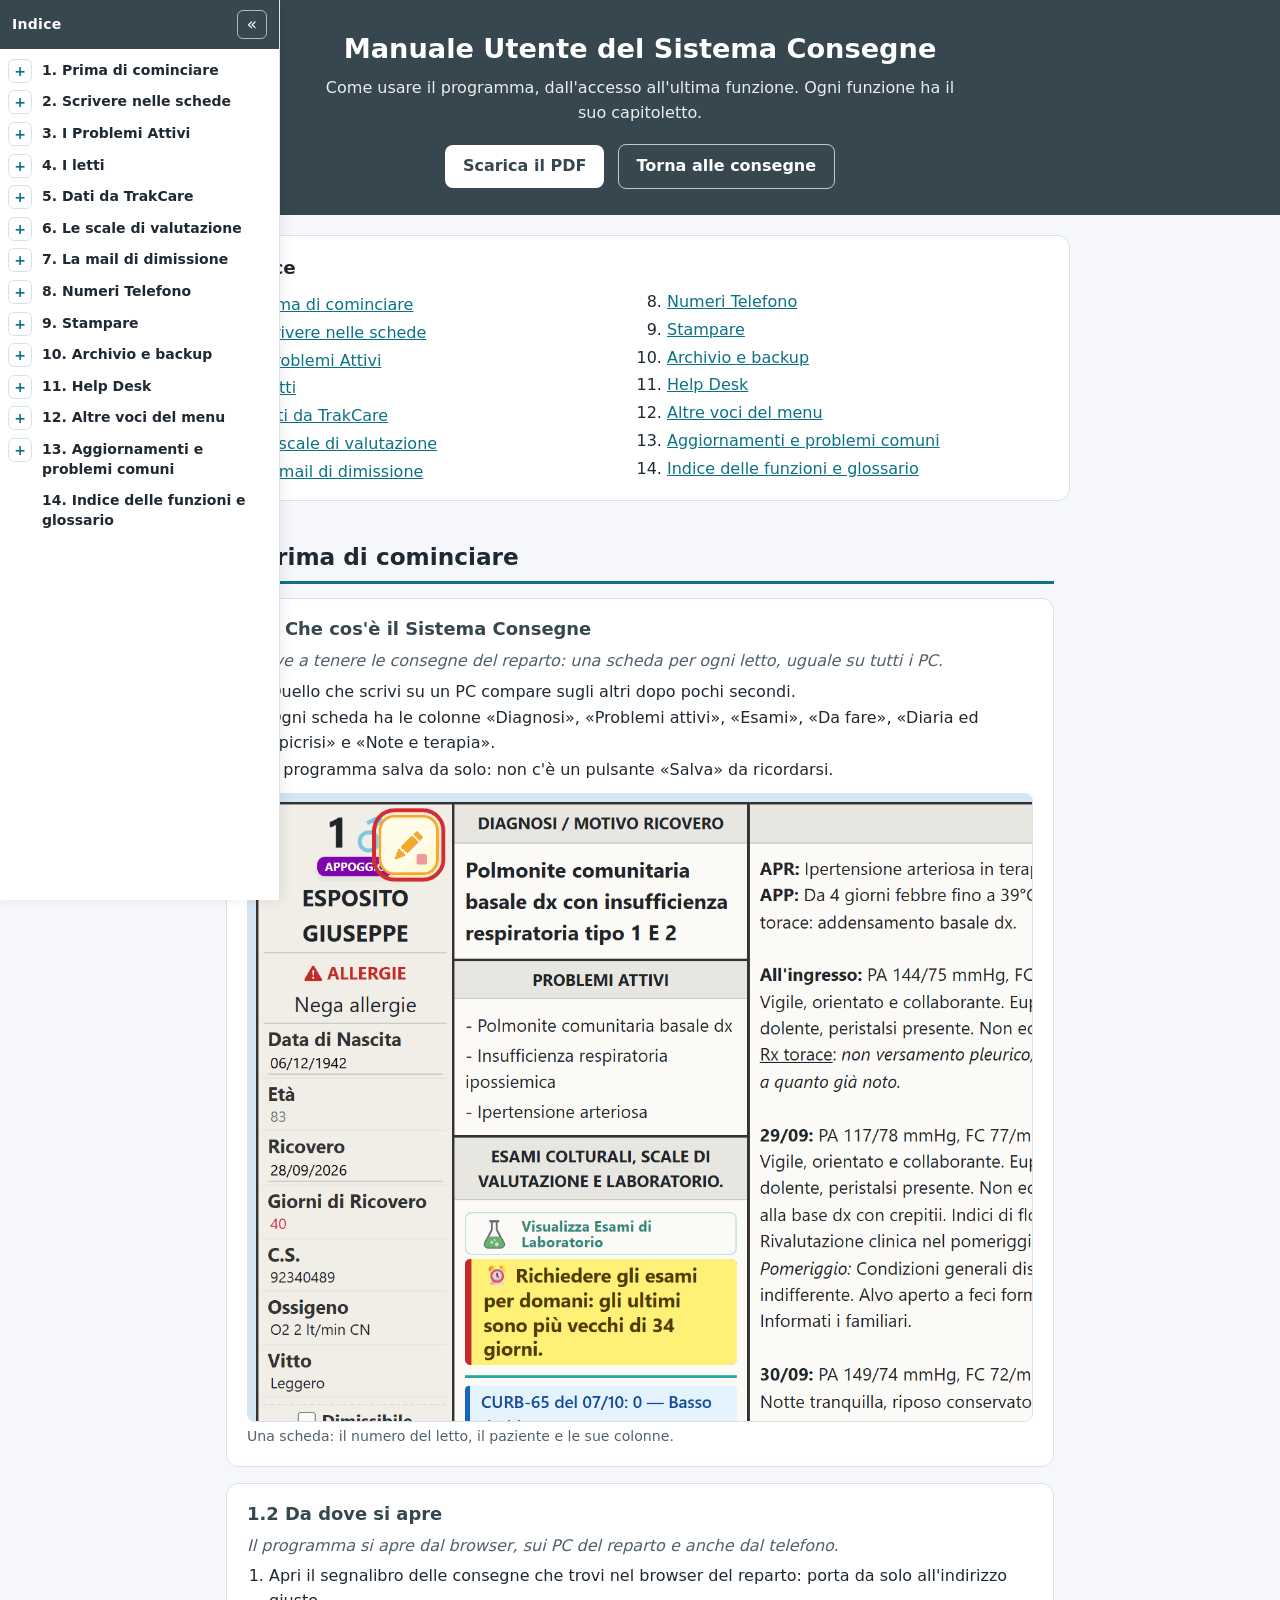
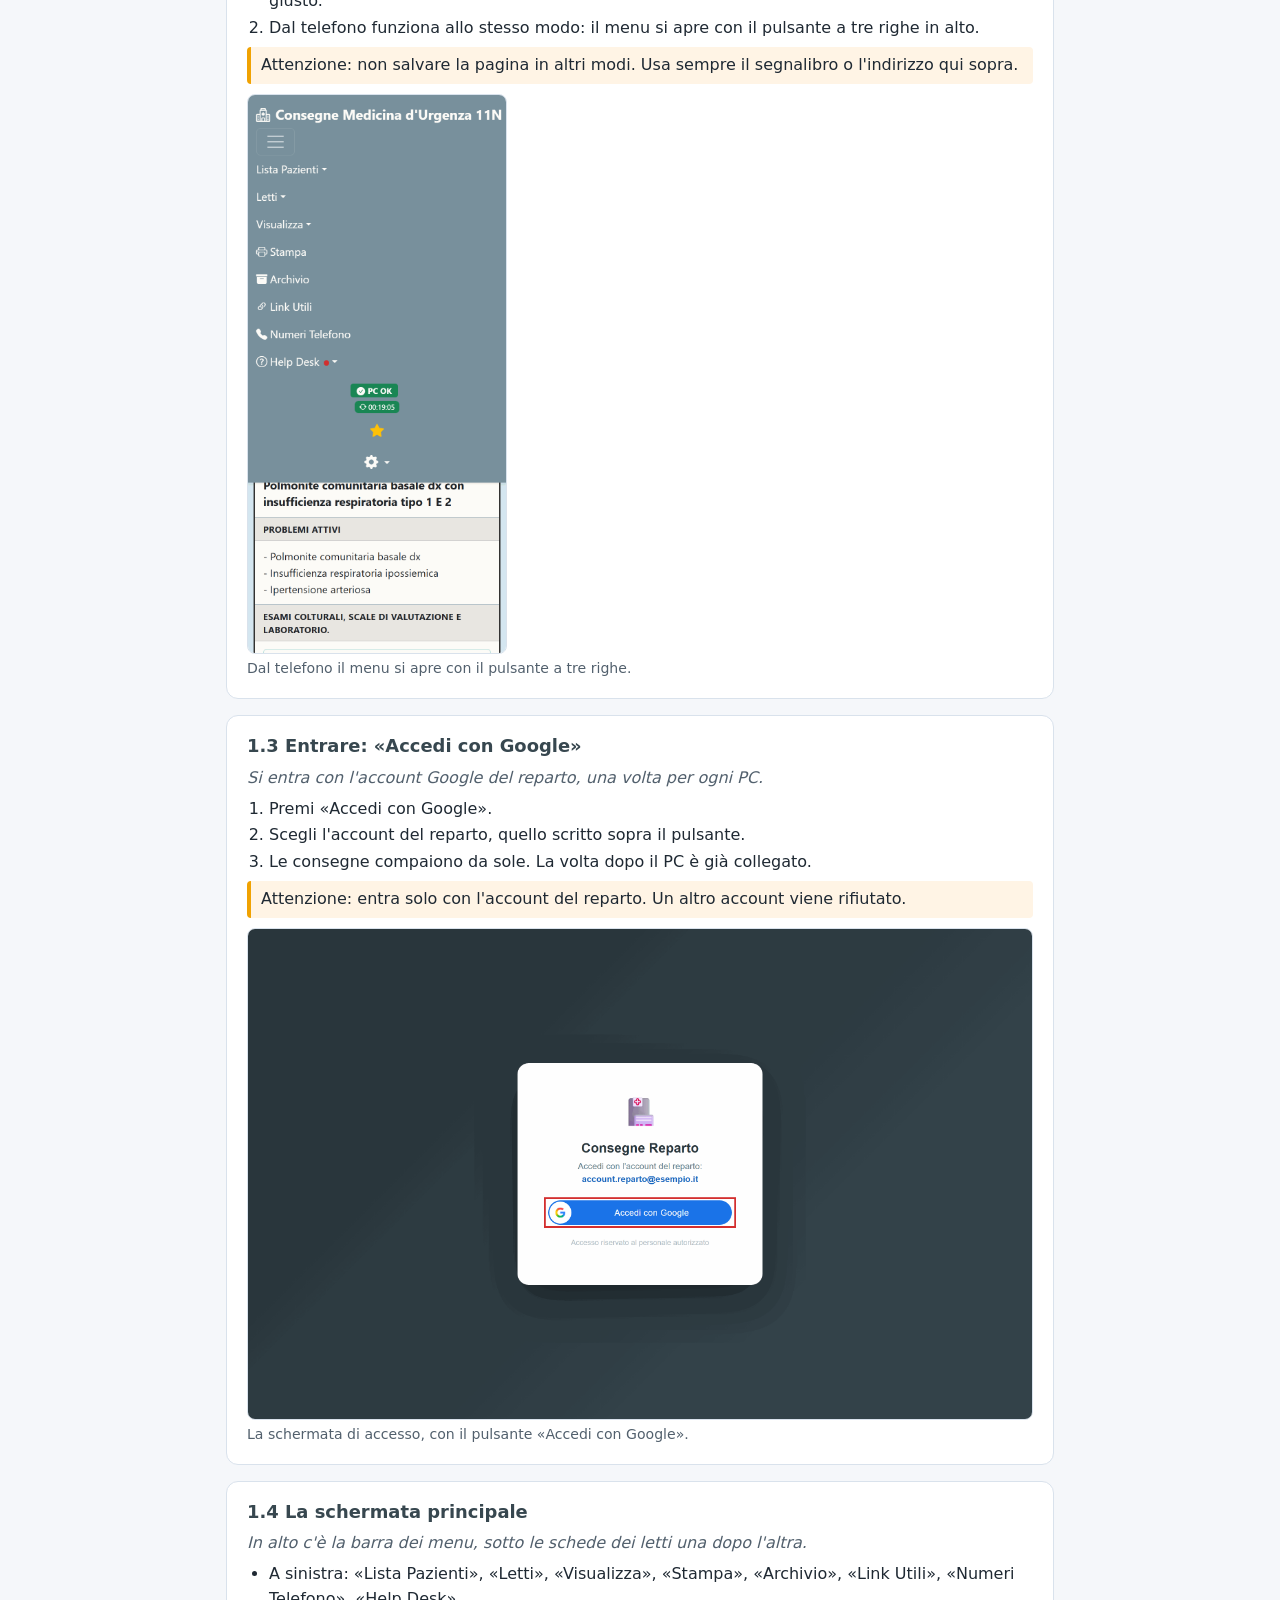
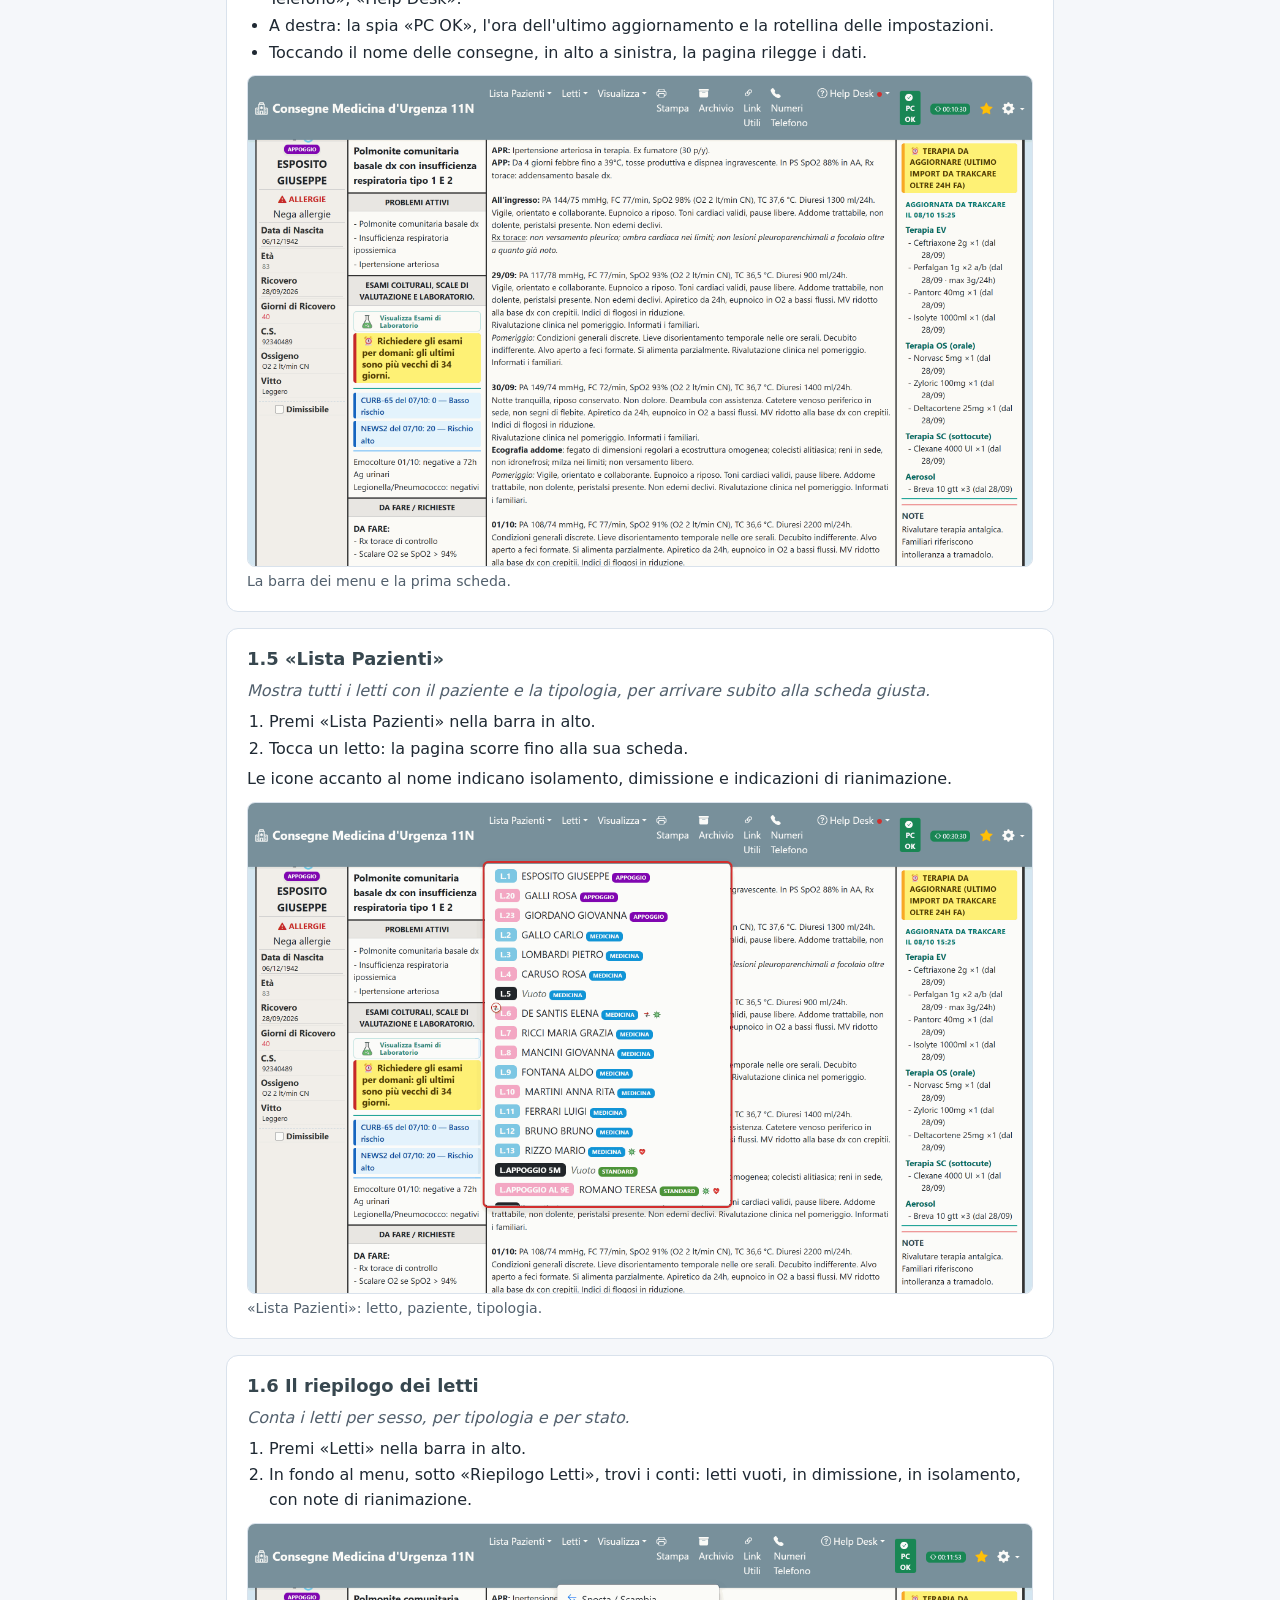
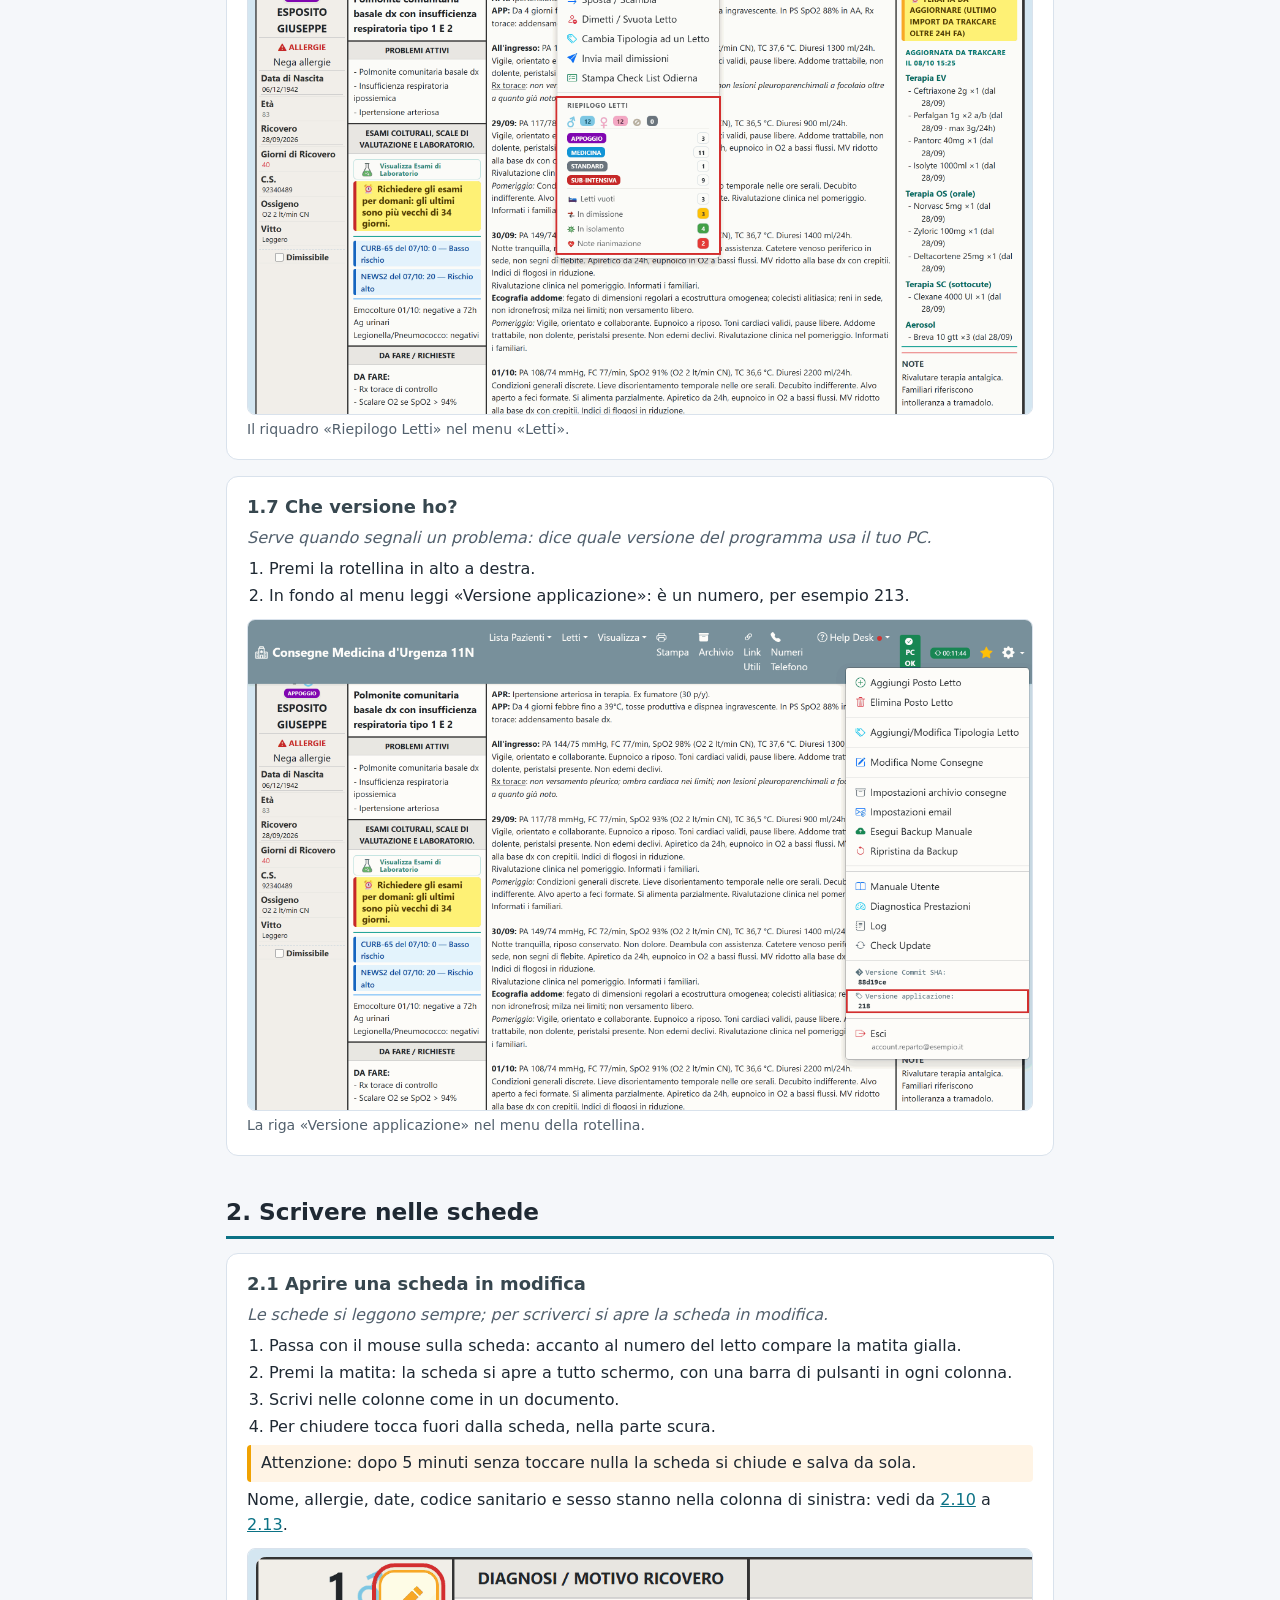
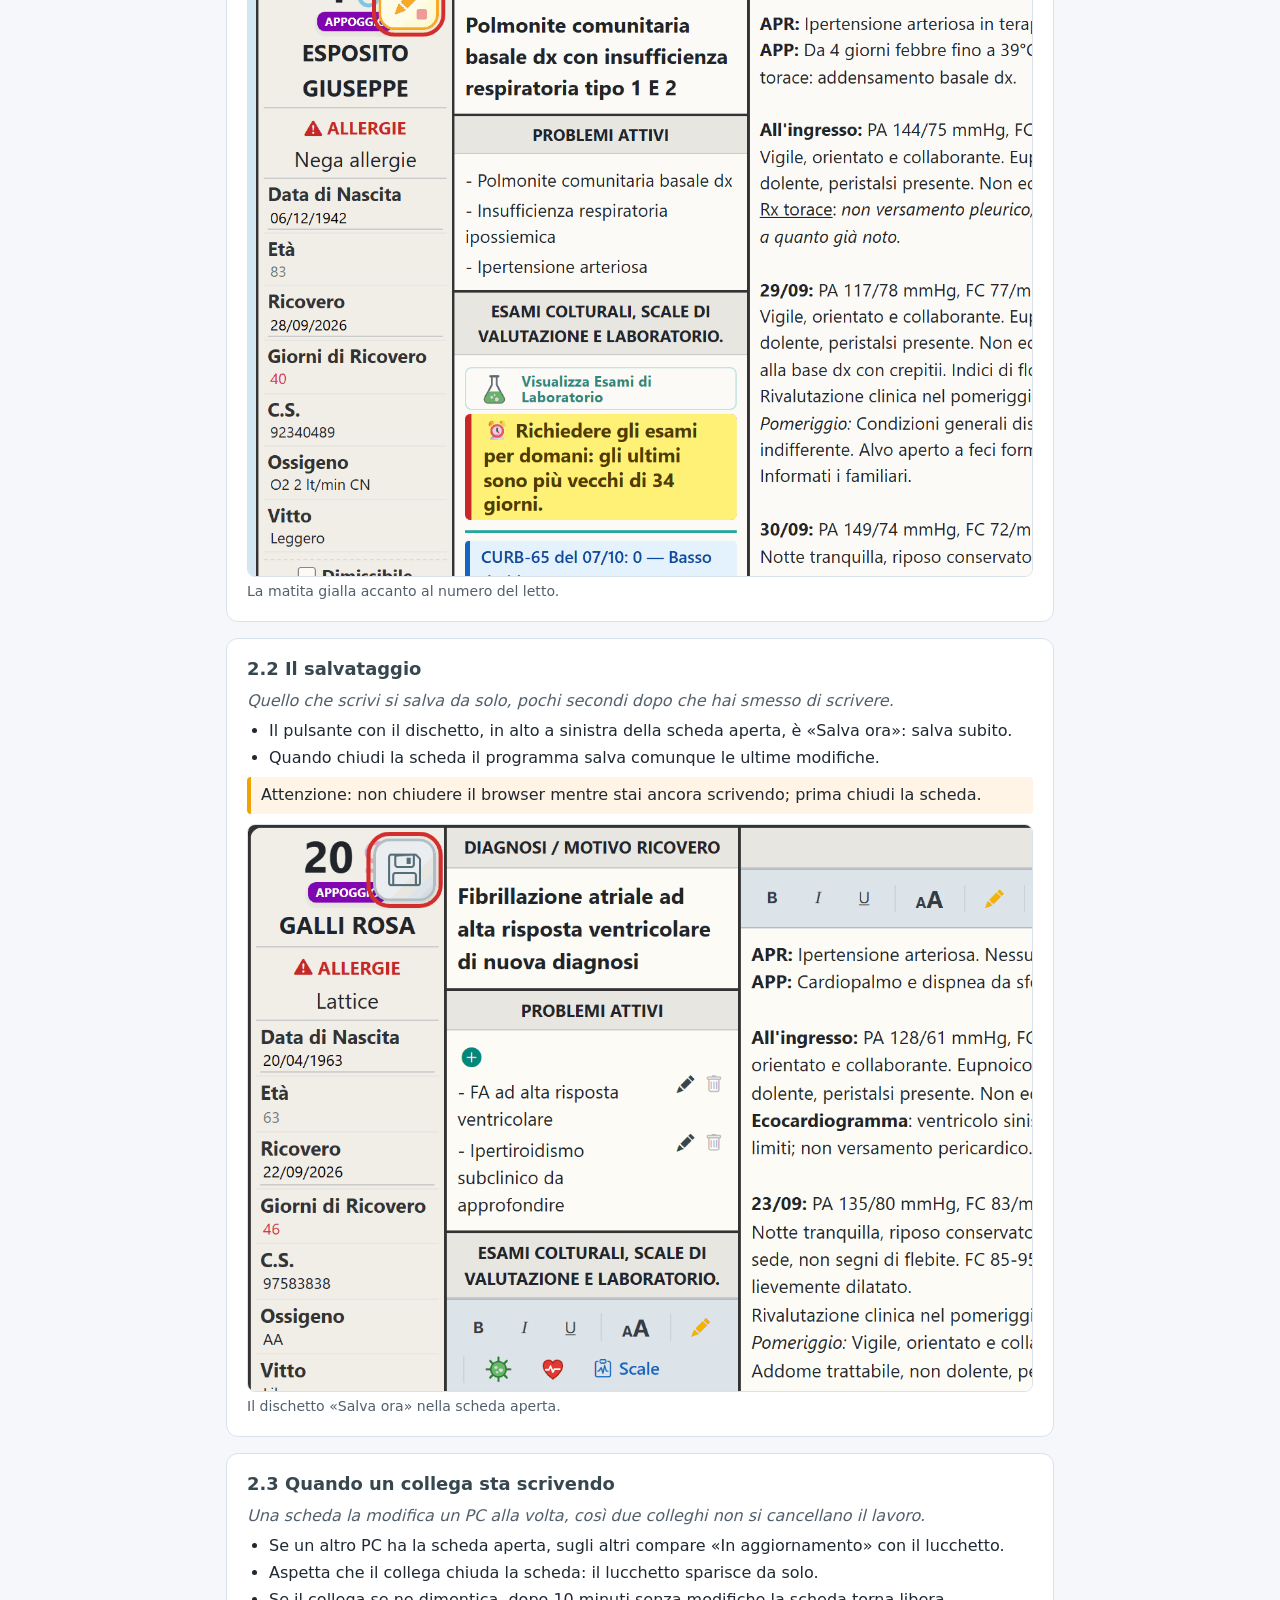
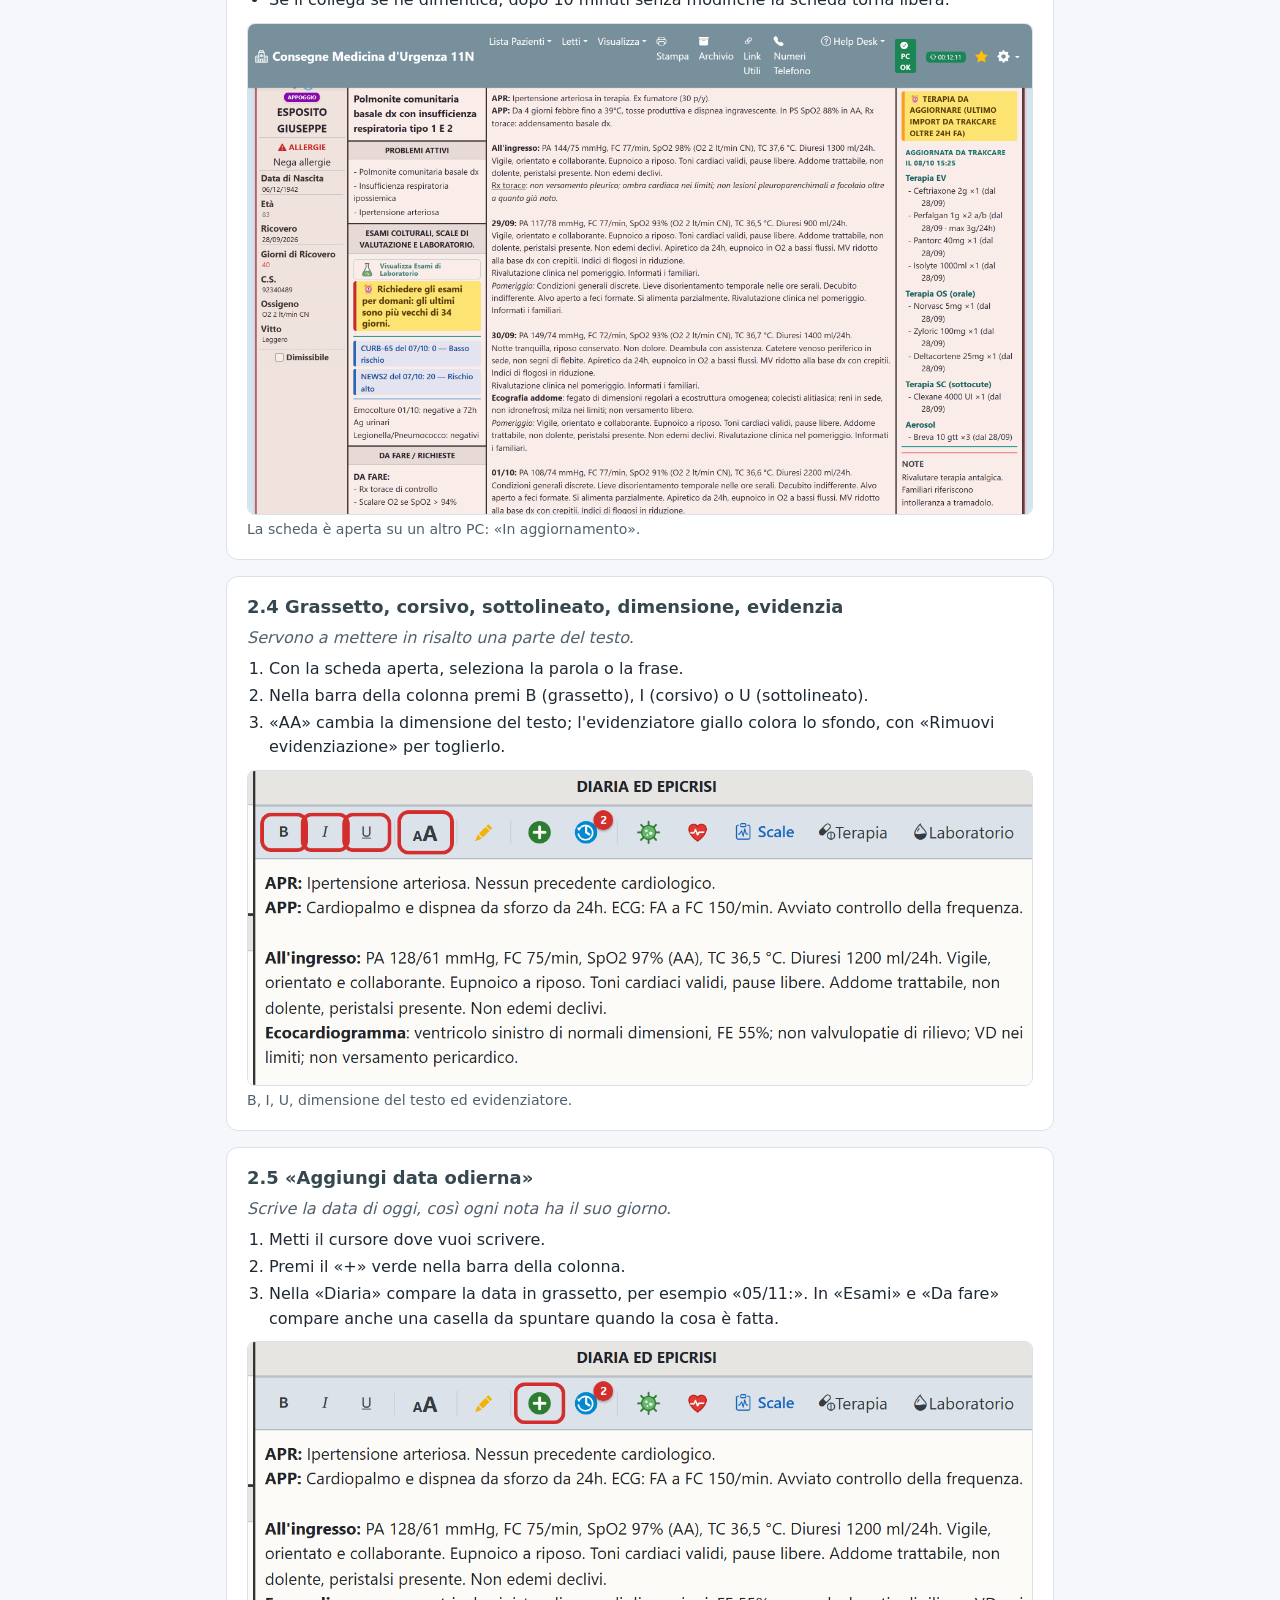
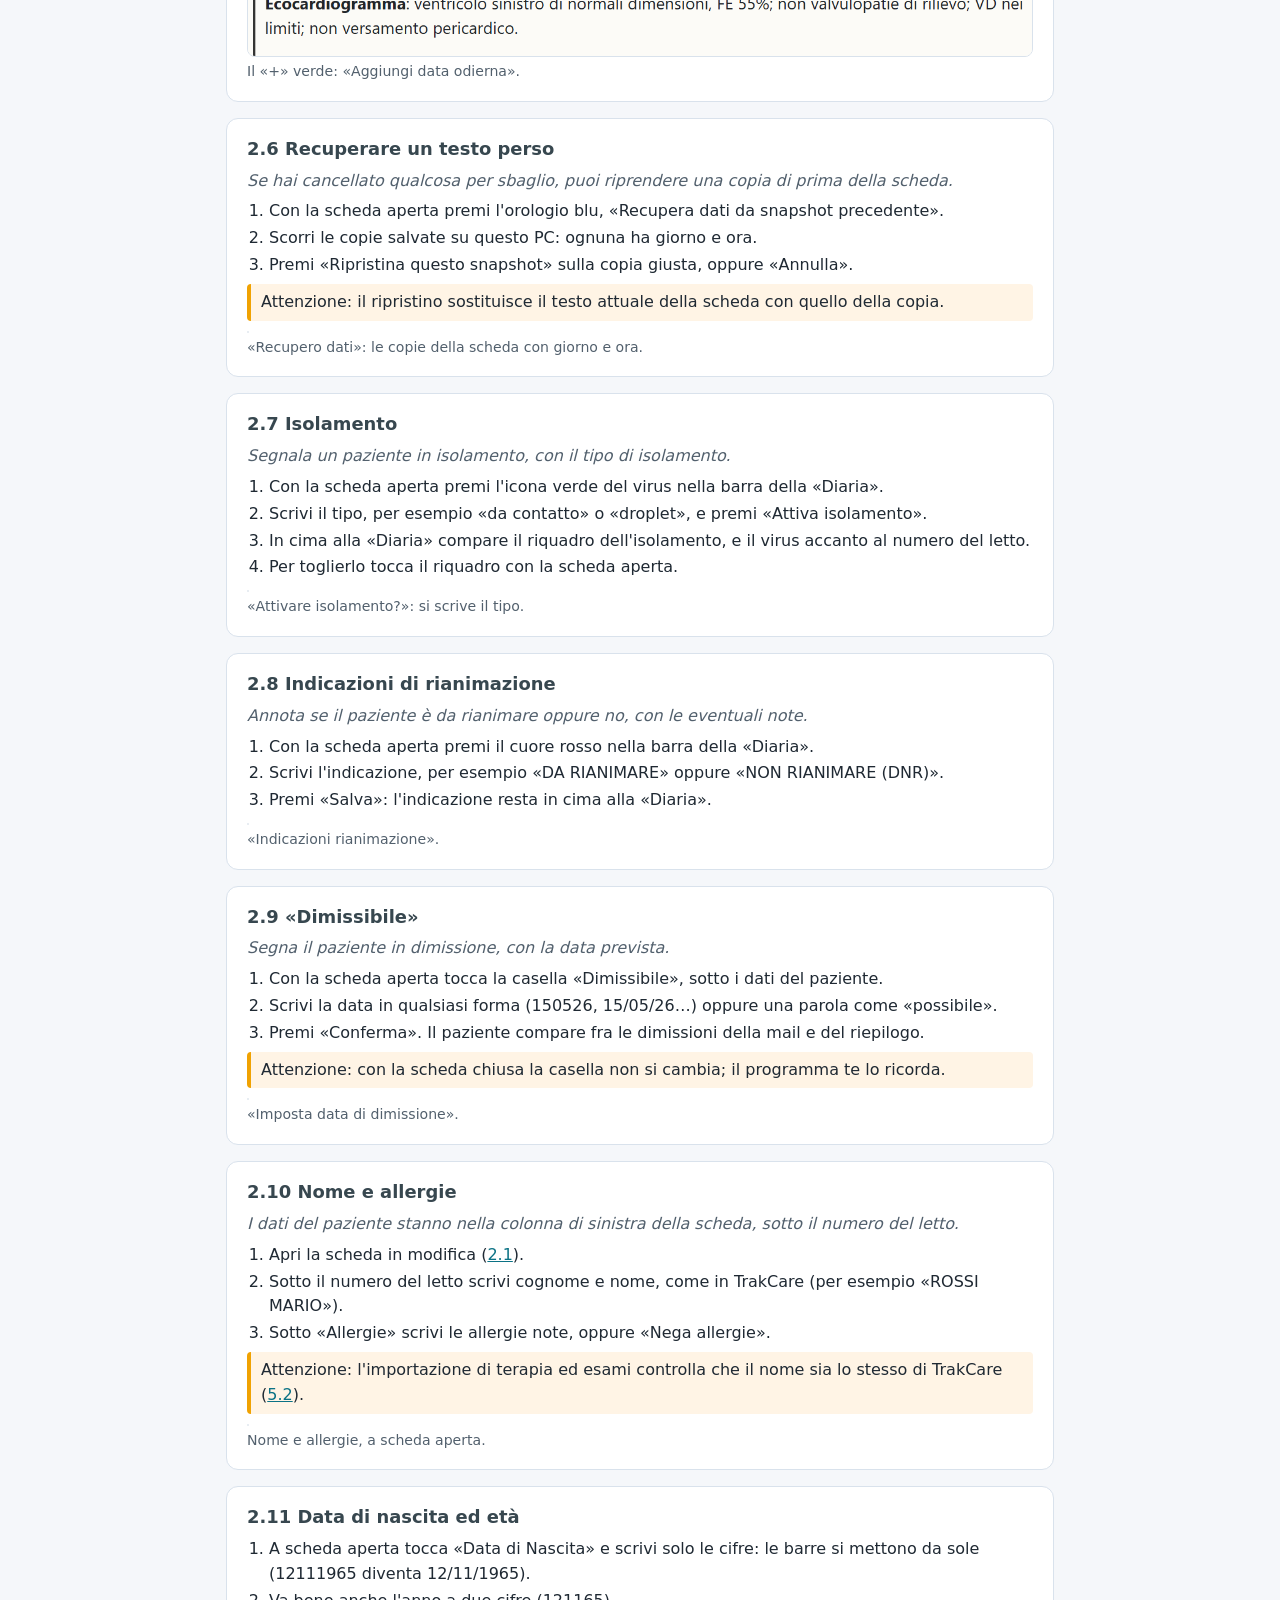
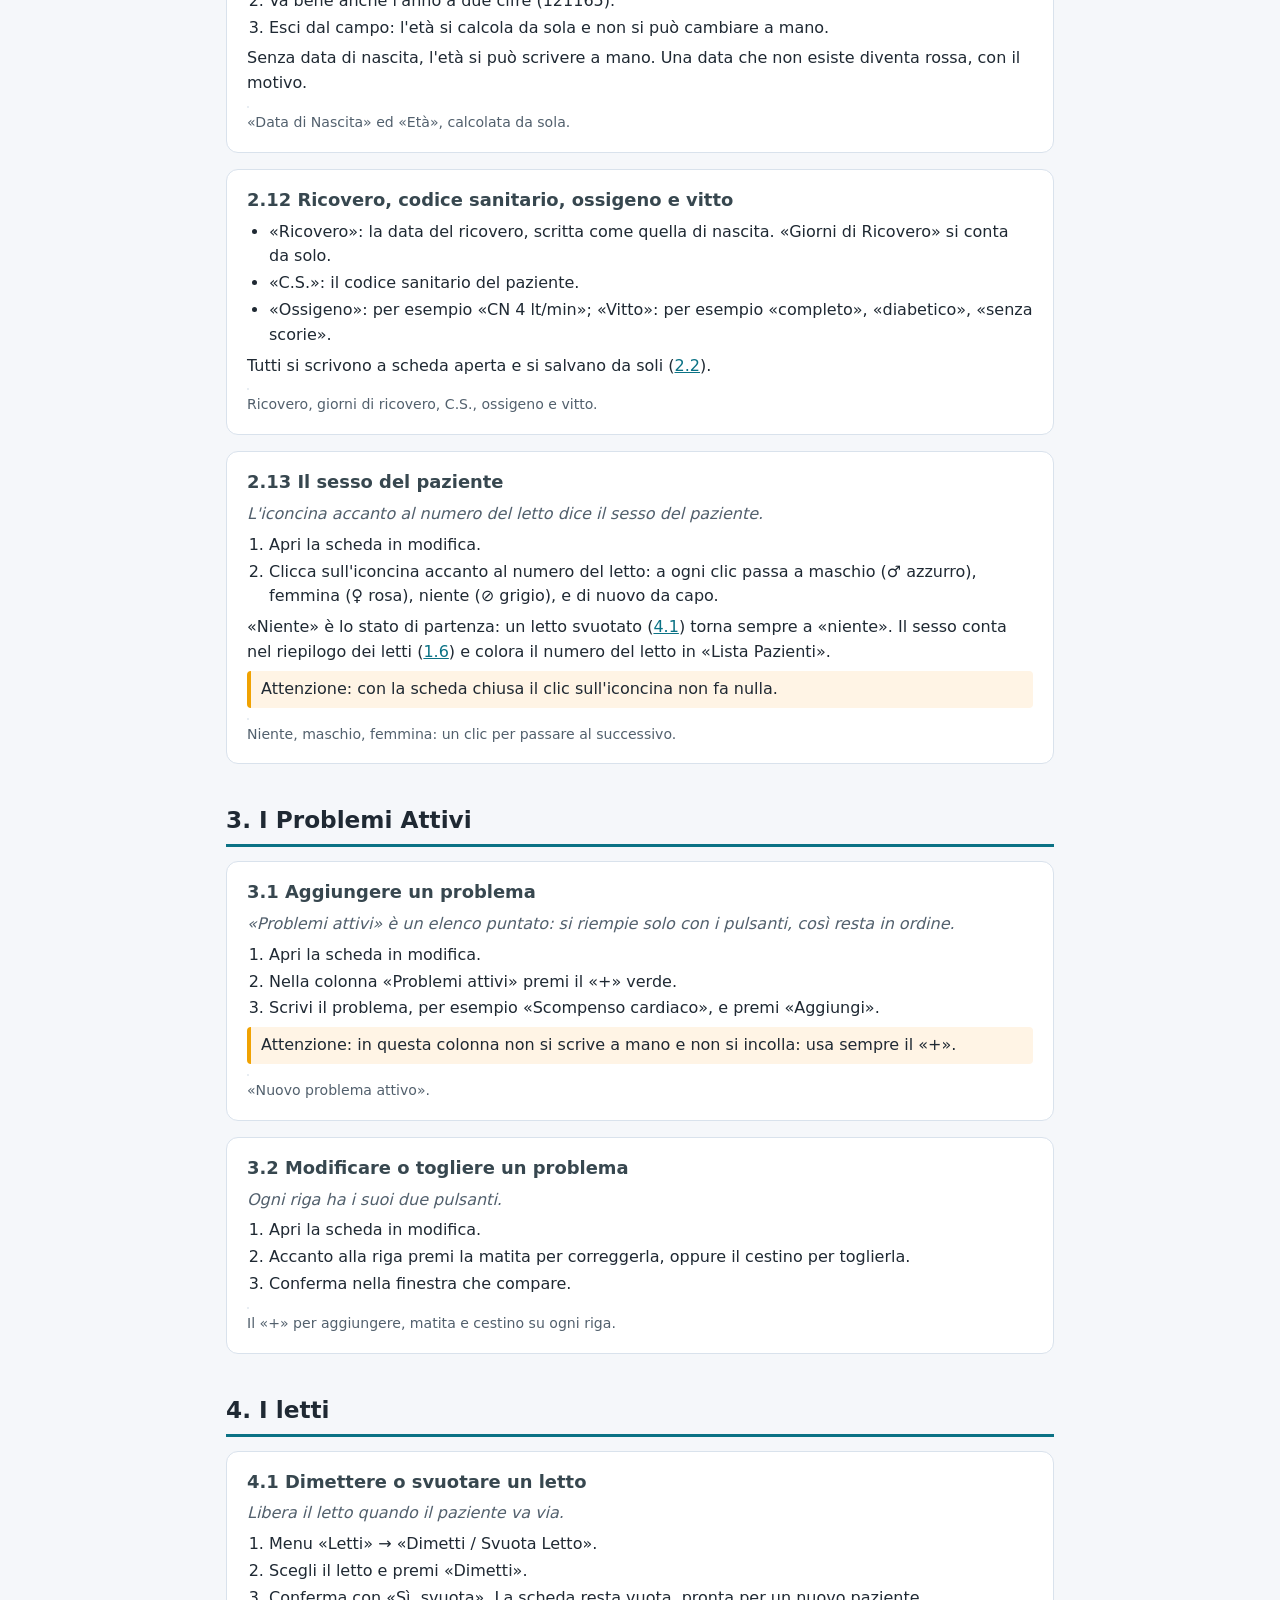
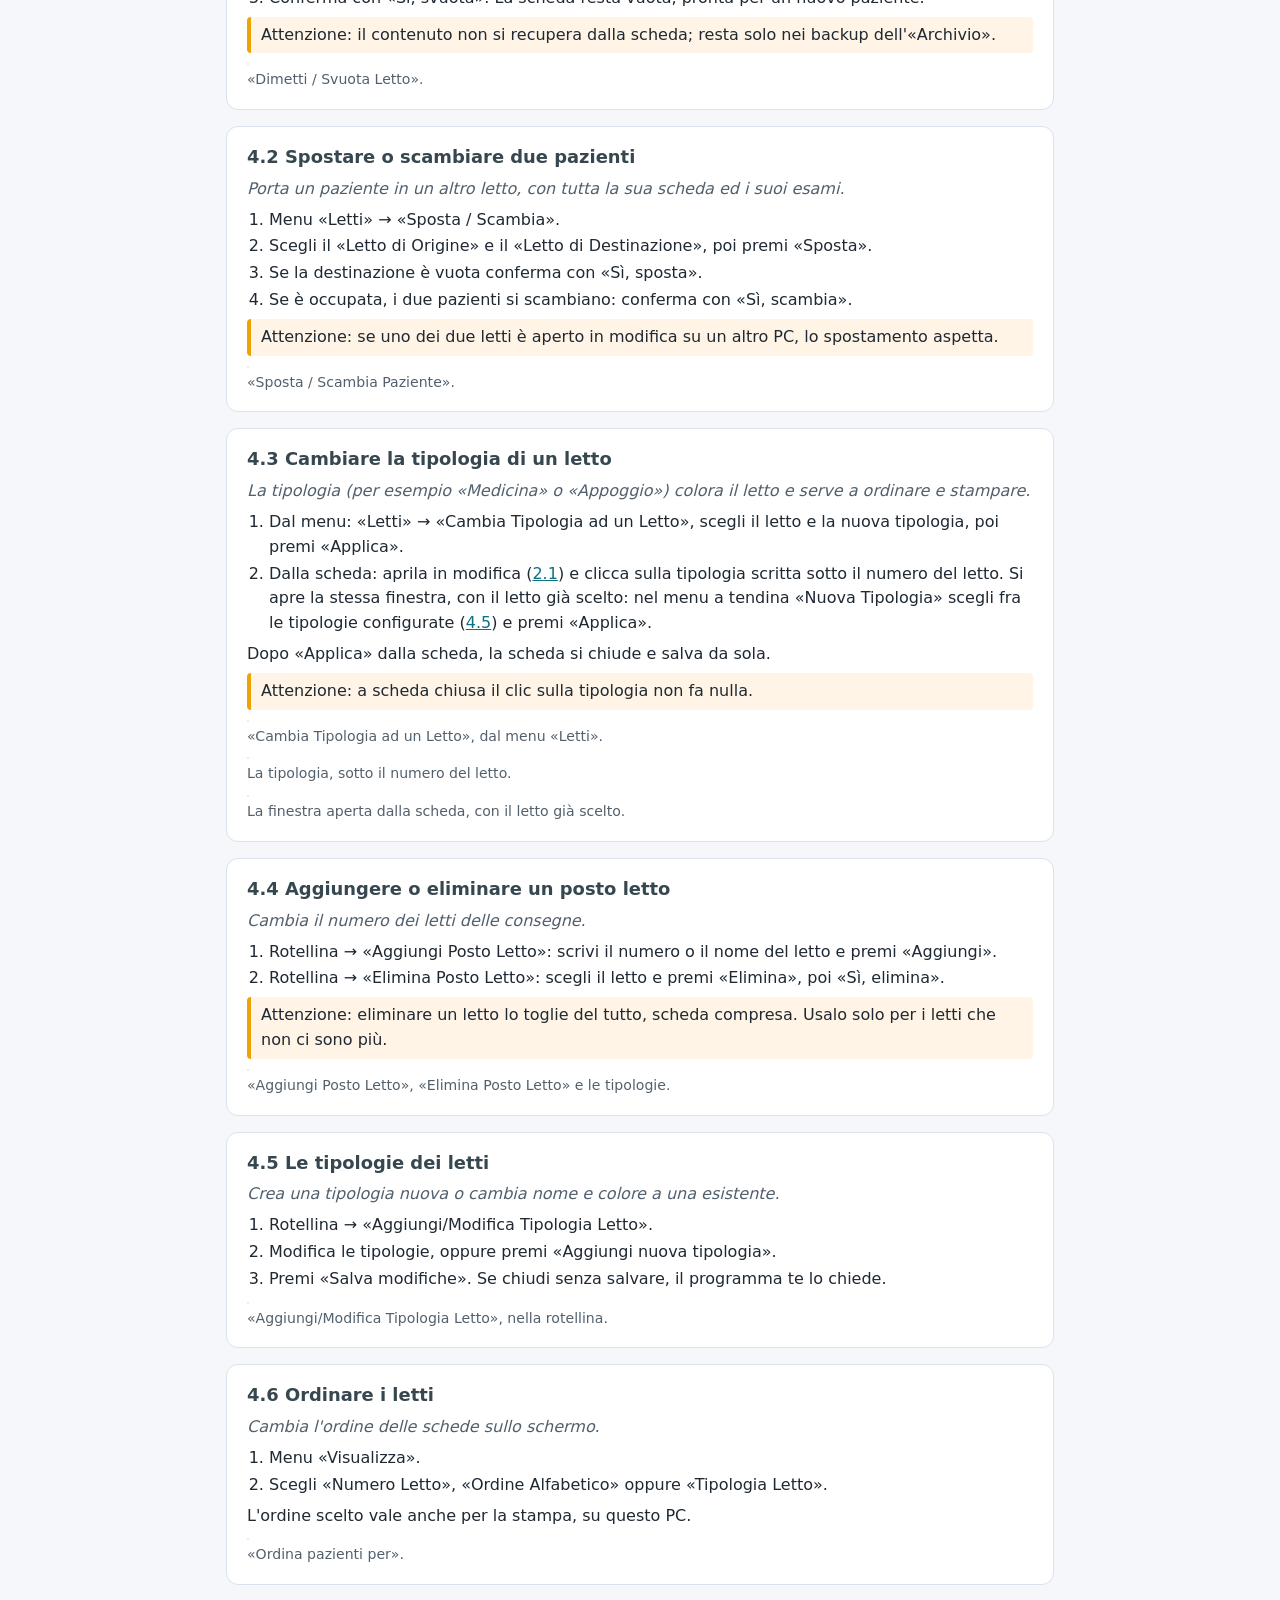
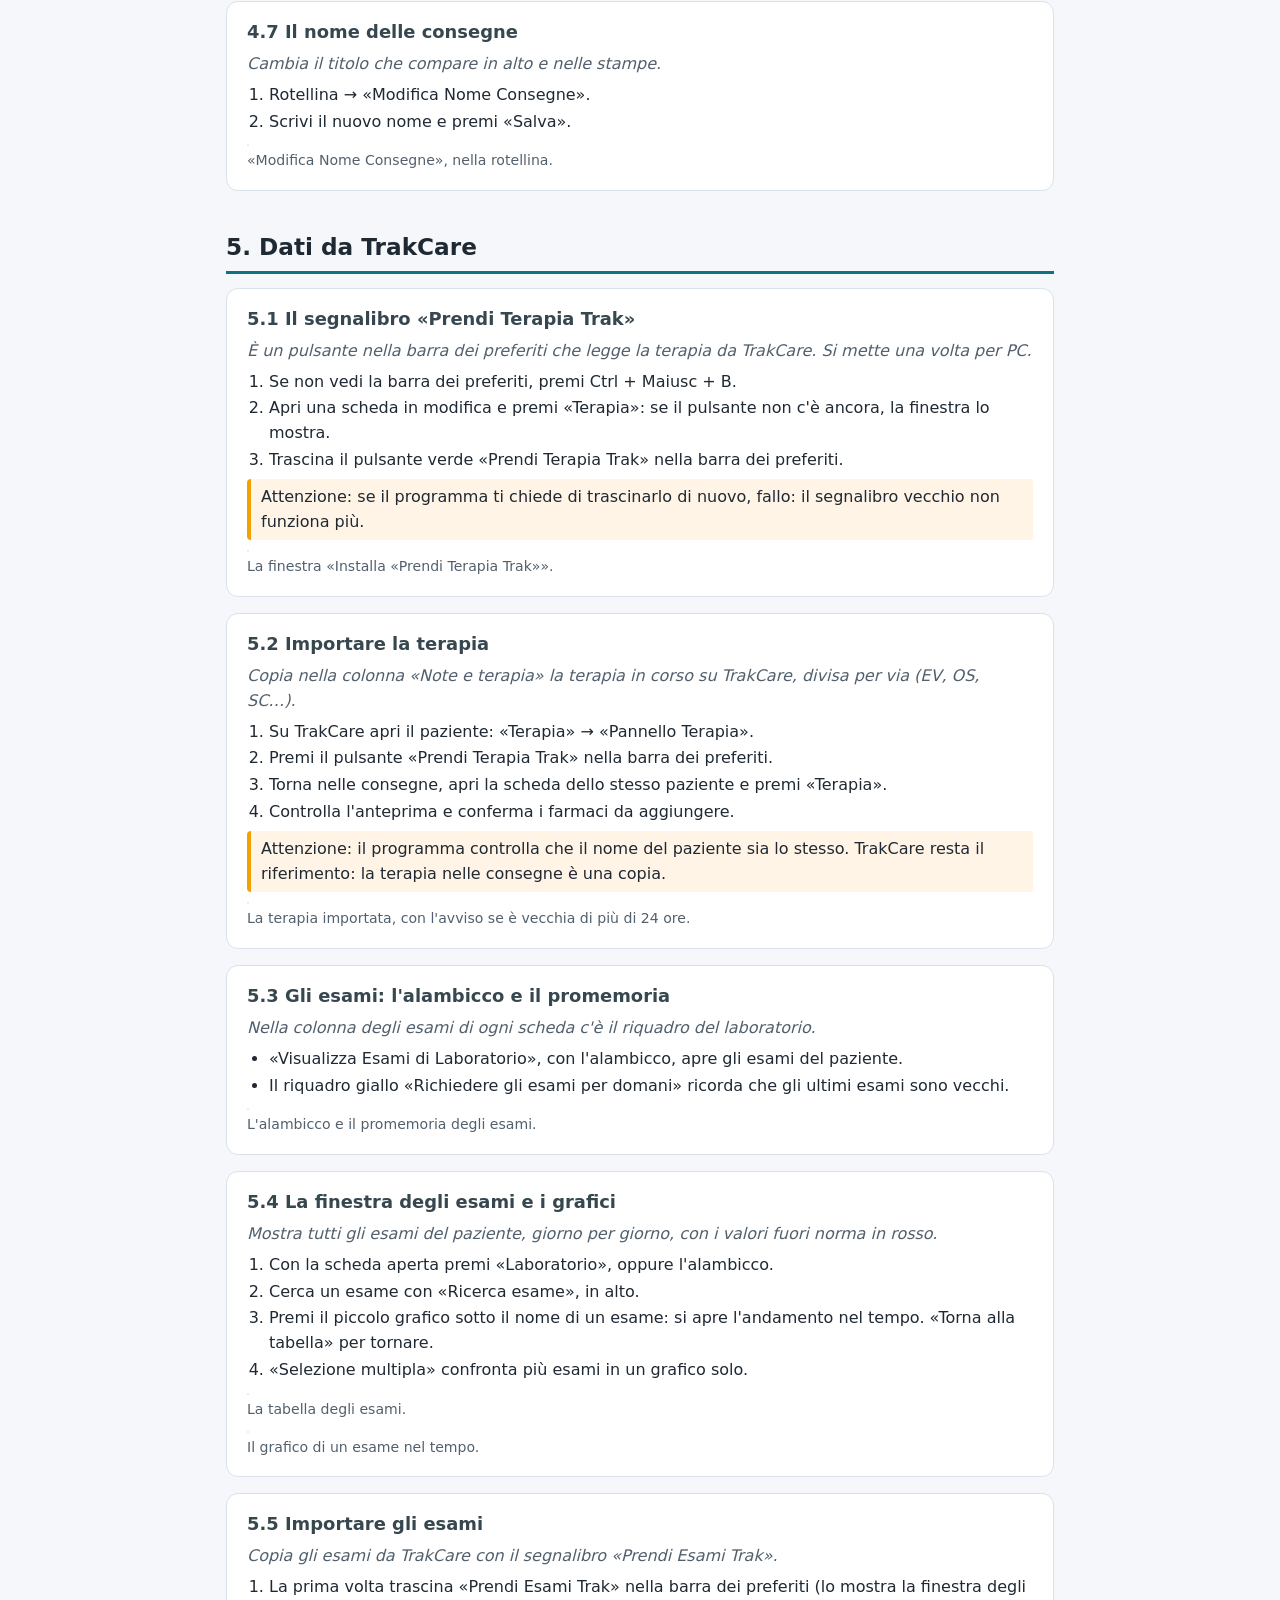
==== manuale/index.html @ 9f5b7590 "Sito del reparto collaudo, versione 220 (sorgente 709f1f8)" ====
<!DOCTYPE html>
<html lang="it">
<head>
<meta charset="UTF-8">
<meta name="viewport" content="width=device-width, initial-scale=1">
<meta name="robots" content="noindex">
<!---->
<meta http-equiv="Content-Security-Policy" content="default-src 'none'; script-src 'self'; style-src 'self'; img-src 'self'; base-uri 'none'; form-action 'none'">
<title>Manuale Utente delle Consegne</title>
<link rel="stylesheet" href="manuale.css">
<link rel="stylesheet" href="indice-laterale.css">
<script src="indice-laterale.js" defer></script>
<link rel="stylesheet" href="ingrandisci.css">
<script src="ingrandisci.js" defer></script>
</head>
<body>
<header class="testata">
  <h1>Manuale Utente del Sistema Consegne</h1>
  <p class="sotto">Come usare il programma, dall'accesso all'ultima funzione. Ogni funzione ha il suo capitoletto.</p>
  <p class="azioni"><a class="btn" href="manuale-consegne.pdf" download>Scarica il PDF</a> <a class="btn chiaro solo-fuori-cornice" href="../">Torna alle consegne</a></p>
</header>

<nav class="indice" aria-label="Indice">
  <h2>Indice</h2>
  <ol>
    <li><a href="#c1">Prima di cominciare</a></li>
    <li><a href="#c2">Scrivere nelle schede</a></li>
    <li><a href="#c3">I Problemi Attivi</a></li>
    <li><a href="#c4">I letti</a></li>
    <li><a href="#c5">Dati da TrakCare</a></li>
    <li><a href="#c6">Le scale di valutazione</a></li>
    <li><a href="#c7">La mail di dimissione</a></li>
    <li><a href="#c8">Numeri Telefono</a></li>
    <li><a href="#c9">Stampare</a></li>
    <li><a href="#c10">Archivio e backup</a></li>
    <li><a href="#c11">Help Desk</a></li>
    <li><a href="#c12">Altre voci del menu</a></li>
    <li><a href="#c13">Aggiornamenti e problemi comuni</a></li>
    <li><a href="#c14">Indice delle funzioni e glossario</a></li>
  </ol>
</nav>

<main>

<!---->
<h2 class="capitolo" id="c1">1. Prima di cominciare</h2>

<section class="cap" id="c1-1">
  <h3>1.1 Che cos'è il Sistema Consegne</h3>
  <p class="serve">Serve a tenere le consegne del reparto: una scheda per ogni letto, uguale su tutti i PC.</p>
  <ul>
    <li>Quello che scrivi su un PC compare sugli altri dopo pochi secondi.</li>
    <li>Ogni scheda ha le colonne «Diagnosi», «Problemi attivi», «Esami», «Da fare», «Diaria ed epicrisi» e «Note e terapia».</li>
    <li>Il programma salva da solo: non c'è un pulsante «Salva» da ricordarsi.</li>
  </ul>
  <figure><img src="img/06-matita.webp" alt="La scheda di un letto" loading="lazy"><figcaption>Una scheda: il numero del letto, il paziente e le sue colonne.</figcaption></figure>
</section>

<section class="cap" id="c1-2">
  <h3>1.2 Da dove si apre</h3>
  <p class="serve">Il programma si apre dal browser, sui PC del reparto e anche dal telefono.</p>
  <ol>
    <li>Apri il segnalibro delle consegne che trovi nel browser del reparto: porta da solo all'indirizzo giusto.</li>
    <li>Dal telefono funziona allo stesso modo: il menu si apre con il pulsante a tre righe in alto.</li>
  </ol>
  <p class="att">Attenzione: non salvare la pagina in altri modi. Usa sempre il segnalibro o l'indirizzo qui sopra.</p>
  <figure class="telefono"><img src="img/50-menu-telefono.webp" alt="Il menu dal telefono" loading="lazy"><figcaption>Dal telefono il menu si apre con il pulsante a tre righe.</figcaption></figure>
</section>

<section class="cap" id="c1-3">
  <h3>1.3 Entrare: «Accedi con Google»</h3>
  <p class="serve">Si entra con l'account Google del reparto, una volta per ogni PC.</p>
  <ol>
    <li>Premi «Accedi con Google».</li>
    <li>Scegli l'account del reparto, quello scritto sopra il pulsante.</li>
    <li>Le consegne compaiono da sole. La volta dopo il PC è già collegato.</li>
  </ol>
  <p class="att">Attenzione: entra solo con l'account del reparto. Un altro account viene rifiutato.</p>
  <figure><img src="img/01-accesso.webp" alt="La schermata di accesso" loading="lazy"><figcaption>La schermata di accesso, con il pulsante «Accedi con Google».</figcaption></figure>
</section>

<section class="cap" id="c1-4">
  <h3>1.4 La schermata principale</h3>
  <p class="serve">In alto c'è la barra dei menu, sotto le schede dei letti una dopo l'altra.</p>
  <ul>
    <li>A sinistra: «Lista Pazienti», «Letti», «Visualizza», «Stampa», «Archivio», «Link Utili», «Numeri Telefono», «Help Desk».</li>
    <li>A destra: la spia «PC OK», l'ora dell'ultimo aggiornamento e la rotellina delle impostazioni.</li>
    <li>Toccando il nome delle consegne, in alto a sinistra, la pagina rilegge i dati.</li>
  </ul>
  <figure><img src="img/02-schermata.webp" alt="La schermata principale" loading="lazy"><figcaption>La barra dei menu e la prima scheda.</figcaption></figure>
</section>

<section class="cap" id="c1-5">
  <h3>1.5 «Lista Pazienti»</h3>
  <p class="serve">Mostra tutti i letti con il paziente e la tipologia, per arrivare subito alla scheda giusta.</p>
  <ol>
    <li>Premi «Lista Pazienti» nella barra in alto.</li>
    <li>Tocca un letto: la pagina scorre fino alla sua scheda.</li>
  </ol>
  <p>Le icone accanto al nome indicano isolamento, dimissione e indicazioni di rianimazione.</p>
  <figure><img src="img/03-lista-pazienti.webp" alt="Il menu Lista Pazienti" loading="lazy"><figcaption>«Lista Pazienti»: letto, paziente, tipologia.</figcaption></figure>
</section>

<section class="cap" id="c1-6">
  <h3>1.6 Il riepilogo dei letti</h3>
  <p class="serve">Conta i letti per sesso, per tipologia e per stato.</p>
  <ol>
    <li>Premi «Letti» nella barra in alto.</li>
    <li>In fondo al menu, sotto «Riepilogo Letti», trovi i conti: letti vuoti, in dimissione, in isolamento, con note di rianimazione.</li>
  </ol>
  <figure><img src="img/05-riepilogo-letti.webp" alt="Il riepilogo dei letti" loading="lazy"><figcaption>Il riquadro «Riepilogo Letti» nel menu «Letti».</figcaption></figure>
</section>

<section class="cap" id="c1-7">
  <h3>1.7 Che versione ho?</h3>
  <p class="serve">Serve quando segnali un problema: dice quale versione del programma usa il tuo PC.</p>
  <ol>
    <li>Premi la rotellina in alto a destra.</li>
    <li>In fondo al menu leggi «Versione applicazione»: è un numero, per esempio 213.</li>
  </ol>
  <figure><img src="img/04-versione.webp" alt="La versione nel menu della rotellina" loading="lazy"><figcaption>La riga «Versione applicazione» nel menu della rotellina.</figcaption></figure>
</section>

<!---->
<h2 class="capitolo" id="c2">2. Scrivere nelle schede</h2>

<section class="cap" id="c2-1">
  <h3>2.1 Aprire una scheda in modifica</h3>
  <p class="serve">Le schede si leggono sempre; per scriverci si apre la scheda in modifica.</p>
  <ol>
    <li>Passa con il mouse sulla scheda: accanto al numero del letto compare la matita gialla.</li>
    <li>Premi la matita: la scheda si apre a tutto schermo, con una barra di pulsanti in ogni colonna.</li>
    <li>Scrivi nelle colonne come in un documento.</li>
    <li>Per chiudere tocca fuori dalla scheda, nella parte scura.</li>
  </ol>
  <p class="att">Attenzione: dopo 5 minuti senza toccare nulla la scheda si chiude e salva da sola.</p>
  <p>Nome, allergie, date, codice sanitario e sesso stanno nella colonna di sinistra: vedi da <a href="#c2-10">2.10</a> a <a href="#c2-13">2.13</a>.</p>
  <figure><img src="img/06-matita.webp" alt="La matita per aprire la scheda" loading="lazy"><figcaption>La matita gialla accanto al numero del letto.</figcaption></figure>
</section>

<section class="cap" id="c2-2">
  <h3>2.2 Il salvataggio</h3>
  <p class="serve">Quello che scrivi si salva da solo, pochi secondi dopo che hai smesso di scrivere.</p>
  <ul>
    <li>Il pulsante con il dischetto, in alto a sinistra della scheda aperta, è «Salva ora»: salva subito.</li>
    <li>Quando chiudi la scheda il programma salva comunque le ultime modifiche.</li>
  </ul>
  <p class="att">Attenzione: non chiudere il browser mentre stai ancora scrivendo; prima chiudi la scheda.</p>
  <figure><img src="img/07-salva.webp" alt="Il pulsante Salva ora" loading="lazy"><figcaption>Il dischetto «Salva ora» nella scheda aperta.</figcaption></figure>
</section>

<section class="cap" id="c2-3">
  <h3>2.3 Quando un collega sta scrivendo</h3>
  <p class="serve">Una scheda la modifica un PC alla volta, così due colleghi non si cancellano il lavoro.</p>
  <ul>
    <li>Se un altro PC ha la scheda aperta, sugli altri compare «In aggiornamento» con il lucchetto.</li>
    <li>Aspetta che il collega chiuda la scheda: il lucchetto sparisce da solo.</li>
    <li>Se il collega se ne dimentica, dopo 10 minuti senza modifiche la scheda torna libera.</li>
  </ul>
  <figure><img src="img/08-bloccata.webp" alt="Una scheda in aggiornamento su un altro PC" loading="lazy"><figcaption>La scheda è aperta su un altro PC: «In aggiornamento».</figcaption></figure>
</section>

<section class="cap" id="c2-4">
  <h3>2.4 Grassetto, corsivo, sottolineato, dimensione, evidenzia</h3>
  <p class="serve">Servono a mettere in risalto una parte del testo.</p>
  <ol>
    <li>Con la scheda aperta, seleziona la parola o la frase.</li>
    <li>Nella barra della colonna premi B (grassetto), I (corsivo) o U (sottolineato).</li>
    <li>«AA» cambia la dimensione del testo; l'evidenziatore giallo colora lo sfondo, con «Rimuovi evidenziazione» per toglierlo.</li>
  </ol>
  <figure><img src="img/09-formattazione.webp" alt="I pulsanti di formattazione" loading="lazy"><figcaption>B, I, U, dimensione del testo ed evidenziatore.</figcaption></figure>
</section>

<section class="cap" id="c2-5">
  <h3>2.5 «Aggiungi data odierna»</h3>
  <p class="serve">Scrive la data di oggi, così ogni nota ha il suo giorno.</p>
  <ol>
    <li>Metti il cursore dove vuoi scrivere.</li>
    <li>Premi il «+» verde nella barra della colonna.</li>
    <li>Nella «Diaria» compare la data in grassetto, per esempio «05/11:». In «Esami» e «Da fare» compare anche una casella da spuntare quando la cosa è fatta.</li>
  </ol>
  <figure><img src="img/10-data.webp" alt="Il pulsante Aggiungi data odierna" loading="lazy"><figcaption>Il «+» verde: «Aggiungi data odierna».</figcaption></figure>
</section>

<section class="cap" id="c2-6">
  <h3>2.6 Recuperare un testo perso</h3>
  <p class="serve">Se hai cancellato qualcosa per sbaglio, puoi riprendere una copia di prima della scheda.</p>
  <ol>
    <li>Con la scheda aperta premi l'orologio blu, «Recupera dati da snapshot precedente».</li>
    <li>Scorri le copie salvate su questo PC: ognuna ha giorno e ora.</li>
    <li>Premi «Ripristina questo snapshot» sulla copia giusta, oppure «Annulla».</li>
  </ol>
  <p class="att">Attenzione: il ripristino sostituisce il testo attuale della scheda con quello della copia.</p>
  <figure><img src="img/11-snapshot.webp" alt="La finestra Recupero dati" loading="lazy"><figcaption>«Recupero dati»: le copie della scheda con giorno e ora.</figcaption></figure>
</section>

<section class="cap" id="c2-7">
  <h3>2.7 Isolamento</h3>
  <p class="serve">Segnala un paziente in isolamento, con il tipo di isolamento.</p>
  <ol>
    <li>Con la scheda aperta premi l'icona verde del virus nella barra della «Diaria».</li>
    <li>Scrivi il tipo, per esempio «da contatto» o «droplet», e premi «Attiva isolamento».</li>
    <li>In cima alla «Diaria» compare il riquadro dell'isolamento, e il virus accanto al numero del letto.</li>
    <li>Per toglierlo tocca il riquadro con la scheda aperta.</li>
  </ol>
  <figure><img src="img/12-isolamento.webp" alt="Attivare l'isolamento" loading="lazy"><figcaption>«Attivare isolamento?»: si scrive il tipo.</figcaption></figure>
</section>

<section class="cap" id="c2-8">
  <h3>2.8 Indicazioni di rianimazione</h3>
  <p class="serve">Annota se il paziente è da rianimare oppure no, con le eventuali note.</p>
  <ol>
    <li>Con la scheda aperta premi il cuore rosso nella barra della «Diaria».</li>
    <li>Scrivi l'indicazione, per esempio «DA RIANIMARE» oppure «NON RIANIMARE (DNR)».</li>
    <li>Premi «Salva»: l'indicazione resta in cima alla «Diaria».</li>
  </ol>
  <figure><img src="img/13-rianimazione.webp" alt="Indicazioni rianimazione" loading="lazy"><figcaption>«Indicazioni rianimazione».</figcaption></figure>
</section>

<section class="cap" id="c2-9">
  <h3>2.9 «Dimissibile»</h3>
  <p class="serve">Segna il paziente in dimissione, con la data prevista.</p>
  <ol>
    <li>Con la scheda aperta tocca la casella «Dimissibile», sotto i dati del paziente.</li>
    <li>Scrivi la data in qualsiasi forma (150526, 15/05/26…) oppure una parola come «possibile».</li>
    <li>Premi «Conferma». Il paziente compare fra le dimissioni della mail e del riepilogo.</li>
  </ol>
  <p class="att">Attenzione: con la scheda chiusa la casella non si cambia; il programma te lo ricorda.</p>
  <figure><img src="img/14-dimissibile.webp" alt="Imposta data di dimissione" loading="lazy"><figcaption>«Imposta data di dimissione».</figcaption></figure>
</section>

<section class="cap" id="c2-10">
  <h3>2.10 Nome e allergie</h3>
  <p class="serve">I dati del paziente stanno nella colonna di sinistra della scheda, sotto il numero del letto.</p>
  <ol>
    <li>Apri la scheda in modifica (<a href="#c2-1">2.1</a>).</li>
    <li>Sotto il numero del letto scrivi cognome e nome, come in TrakCare (per esempio «ROSSI MARIO»).</li>
    <li>Sotto «Allergie» scrivi le allergie note, oppure «Nega allergie».</li>
  </ol>
  <p class="att">Attenzione: l'importazione di terapia ed esami controlla che il nome sia lo stesso di TrakCare (<a href="#c5-2">5.2</a>).</p>
  <figure><img src="img/06b-nome-allergie.webp" alt="Nome e allergie nella scheda aperta" loading="lazy"><figcaption>Nome e allergie, a scheda aperta.</figcaption></figure>
</section>

<section class="cap" id="c2-11">
  <h3>2.11 Data di nascita ed età</h3>
  <ol>
    <li>A scheda aperta tocca «Data di Nascita» e scrivi solo le cifre: le barre si mettono da sole (12111965 diventa 12/11/1965).</li>
    <li>Va bene anche l'anno a due cifre (121165).</li>
    <li>Esci dal campo: l'età si calcola da sola e non si può cambiare a mano.</li>
  </ol>
  <p>Senza data di nascita, l'età si può scrivere a mano. Una data che non esiste diventa rossa, con il motivo.</p>
  <figure class="telefono"><img src="img/06c-data-nascita.webp" alt="Data di nascita ed età" loading="lazy"><figcaption>«Data di Nascita» ed «Età», calcolata da sola.</figcaption></figure>
</section>

<section class="cap" id="c2-12">
  <h3>2.12 Ricovero, codice sanitario, ossigeno e vitto</h3>
  <ul>
    <li>«Ricovero»: la data del ricovero, scritta come quella di nascita. «Giorni di Ricovero» si conta da solo.</li>
    <li>«C.S.»: il codice sanitario del paziente.</li>
    <li>«Ossigeno»: per esempio «CN 4 lt/min»; «Vitto»: per esempio «completo», «diabetico», «senza scorie».</li>
  </ul>
  <p>Tutti si scrivono a scheda aperta e si salvano da soli (<a href="#c2-2">2.2</a>).</p>
  <figure class="telefono"><img src="img/06d-ricovero-cs.webp" alt="Ricovero, codice sanitario, ossigeno e vitto" loading="lazy"><figcaption>Ricovero, giorni di ricovero, C.S., ossigeno e vitto.</figcaption></figure>
</section>

<section class="cap" id="c2-13">
  <h3>2.13 Il sesso del paziente</h3>
  <p class="serve">L'iconcina accanto al numero del letto dice il sesso del paziente.</p>
  <ol>
    <li>Apri la scheda in modifica.</li>
    <li>Clicca sull'iconcina accanto al numero del letto: a ogni clic passa a maschio (♂ azzurro), femmina (♀ rosa), niente (⊘ grigio), e di nuovo da capo.</li>
  </ol>
  <p>«Niente» è lo stato di partenza: un letto svuotato (<a href="#c4-1">4.1</a>) torna sempre a «niente». Il sesso conta nel riepilogo dei letti (<a href="#c1-6">1.6</a>) e colora il numero del letto in «Lista Pazienti».</p>
  <p class="att">Attenzione: con la scheda chiusa il clic sull'iconcina non fa nulla.</p>
  <figure><img src="img/06f-sesso-stati.webp" alt="I tre stati dell'icona del sesso" loading="lazy"><figcaption>Niente, maschio, femmina: un clic per passare al successivo.</figcaption></figure>
</section>

<!---->
<h2 class="capitolo" id="c3">3. I Problemi Attivi</h2>

<section class="cap" id="c3-1">
  <h3>3.1 Aggiungere un problema</h3>
  <p class="serve">«Problemi attivi» è un elenco puntato: si riempie solo con i pulsanti, così resta in ordine.</p>
  <ol>
    <li>Apri la scheda in modifica.</li>
    <li>Nella colonna «Problemi attivi» premi il «+» verde.</li>
    <li>Scrivi il problema, per esempio «Scompenso cardiaco», e premi «Aggiungi».</li>
  </ol>
  <p class="att">Attenzione: in questa colonna non si scrive a mano e non si incolla: usa sempre il «+».</p>
  <figure><img src="img/16-problema-nuovo.webp" alt="Nuovo problema attivo" loading="lazy"><figcaption>«Nuovo problema attivo».</figcaption></figure>
</section>

<section class="cap" id="c3-2">
  <h3>3.2 Modificare o togliere un problema</h3>
  <p class="serve">Ogni riga ha i suoi due pulsanti.</p>
  <ol>
    <li>Apri la scheda in modifica.</li>
    <li>Accanto alla riga premi la matita per correggerla, oppure il cestino per toglierla.</li>
    <li>Conferma nella finestra che compare.</li>
  </ol>
  <figure><img src="img/15-problemi.webp" alt="I pulsanti dei Problemi Attivi" loading="lazy"><figcaption>Il «+» per aggiungere, matita e cestino su ogni riga.</figcaption></figure>
</section>

<!---->
<h2 class="capitolo" id="c4">4. I letti</h2>

<section class="cap" id="c4-1">
  <h3>4.1 Dimettere o svuotare un letto</h3>
  <p class="serve">Libera il letto quando il paziente va via.</p>
  <ol>
    <li>Menu «Letti» → «Dimetti / Svuota Letto».</li>
    <li>Scegli il letto e premi «Dimetti».</li>
    <li>Conferma con «Sì, svuota». La scheda resta vuota, pronta per un nuovo paziente.</li>
  </ol>
  <p class="att">Attenzione: il contenuto non si recupera dalla scheda; resta solo nei backup dell'«Archivio».</p>
  <figure><img src="img/17-dimetti.webp" alt="Dimetti o svuota letto" loading="lazy"><figcaption>«Dimetti / Svuota Letto».</figcaption></figure>
</section>

<section class="cap" id="c4-2">
  <h3>4.2 Spostare o scambiare due pazienti</h3>
  <p class="serve">Porta un paziente in un altro letto, con tutta la sua scheda ed i suoi esami.</p>
  <ol>
    <li>Menu «Letti» → «Sposta / Scambia».</li>
    <li>Scegli il «Letto di Origine» e il «Letto di Destinazione», poi premi «Sposta».</li>
    <li>Se la destinazione è vuota conferma con «Sì, sposta».</li>
    <li>Se è occupata, i due pazienti si scambiano: conferma con «Sì, scambia».</li>
  </ol>
  <p class="att">Attenzione: se uno dei due letti è aperto in modifica su un altro PC, lo spostamento aspetta.</p>
  <figure><img src="img/18-sposta.webp" alt="Sposta o scambia paziente" loading="lazy"><figcaption>«Sposta / Scambia Paziente».</figcaption></figure>
</section>

<section class="cap" id="c4-3">
  <h3>4.3 Cambiare la tipologia di un letto</h3>
  <p class="serve">La tipologia (per esempio «Medicina» o «Appoggio») colora il letto e serve a ordinare e stampare.</p>
  <ol>
    <li>Dal menu: «Letti» → «Cambia Tipologia ad un Letto», scegli il letto e la nuova tipologia, poi premi «Applica».</li>
    <li>Dalla scheda: aprila in modifica (<a href="#c2-1">2.1</a>) e clicca sulla tipologia scritta sotto il numero del letto. Si apre la stessa finestra, con il letto già scelto: nel menu a tendina «Nuova Tipologia» scegli fra le tipologie configurate (<a href="#c4-5">4.5</a>) e premi «Applica».</li>
  </ol>
  <p>Dopo «Applica» dalla scheda, la scheda si chiude e salva da sola.</p>
  <p class="att">Attenzione: a scheda chiusa il clic sulla tipologia non fa nulla.</p>
  <figure><img src="img/19-tipologia.webp" alt="Cambia tipologia" loading="lazy"><figcaption>«Cambia Tipologia ad un Letto», dal menu «Letti».</figcaption></figure>
  <figure class="telefono"><img src="img/19b-tipologia-etichetta.webp" alt="La tipologia sotto il numero del letto" loading="lazy"><figcaption>La tipologia, sotto il numero del letto.</figcaption></figure>
  <figure><img src="img/19c-tipologia-dalla-scheda.webp" alt="La finestra aperta dalla scheda" loading="lazy"><figcaption>La finestra aperta dalla scheda, con il letto già scelto.</figcaption></figure>
</section>

<section class="cap" id="c4-4">
  <h3>4.4 Aggiungere o eliminare un posto letto</h3>
  <p class="serve">Cambia il numero dei letti delle consegne.</p>
  <ol>
    <li>Rotellina → «Aggiungi Posto Letto»: scrivi il numero o il nome del letto e premi «Aggiungi».</li>
    <li>Rotellina → «Elimina Posto Letto»: scegli il letto e premi «Elimina», poi «Sì, elimina».</li>
  </ol>
  <p class="att">Attenzione: eliminare un letto lo toglie del tutto, scheda compresa. Usalo solo per i letti che non ci sono più.</p>
  <figure><img src="img/20-letti-rotellina.webp" alt="Le voci dei letti nella rotellina" loading="lazy"><figcaption>«Aggiungi Posto Letto», «Elimina Posto Letto» e le tipologie.</figcaption></figure>
</section>

<section class="cap" id="c4-5">
  <h3>4.5 Le tipologie dei letti</h3>
  <p class="serve">Crea una tipologia nuova o cambia nome e colore a una esistente.</p>
  <ol>
    <li>Rotellina → «Aggiungi/Modifica Tipologia Letto».</li>
    <li>Modifica le tipologie, oppure premi «Aggiungi nuova tipologia».</li>
    <li>Premi «Salva modifiche». Se chiudi senza salvare, il programma te lo chiede.</li>
  </ol>
  <figure><img src="img/20-letti-rotellina.webp" alt="La voce delle tipologie" loading="lazy"><figcaption>«Aggiungi/Modifica Tipologia Letto», nella rotellina.</figcaption></figure>
</section>

<section class="cap" id="c4-6">
  <h3>4.6 Ordinare i letti</h3>
  <p class="serve">Cambia l'ordine delle schede sullo schermo.</p>
  <ol>
    <li>Menu «Visualizza».</li>
    <li>Scegli «Numero Letto», «Ordine Alfabetico» oppure «Tipologia Letto».</li>
  </ol>
  <p>L'ordine scelto vale anche per la stampa, su questo PC.</p>
  <figure><img src="img/21-ordina.webp" alt="Il menu Visualizza" loading="lazy"><figcaption>«Ordina pazienti per».</figcaption></figure>
</section>

<section class="cap" id="c4-7">
  <h3>4.7 Il nome delle consegne</h3>
  <p class="serve">Cambia il titolo che compare in alto e nelle stampe.</p>
  <ol>
    <li>Rotellina → «Modifica Nome Consegne».</li>
    <li>Scrivi il nuovo nome e premi «Salva».</li>
  </ol>
  <figure><img src="img/22-nome-archivio-impostazioni.webp" alt="Modifica nome consegne" loading="lazy"><figcaption>«Modifica Nome Consegne», nella rotellina.</figcaption></figure>
</section>

<!---->
<h2 class="capitolo" id="c5">5. Dati da TrakCare</h2>

<section class="cap" id="c5-1">
  <h3>5.1 Il segnalibro «Prendi Terapia Trak»</h3>
  <p class="serve">È un pulsante nella barra dei preferiti che legge la terapia da TrakCare. Si mette una volta per PC.</p>
  <ol>
    <li>Se non vedi la barra dei preferiti, premi Ctrl + Maiusc + B.</li>
    <li>Apri una scheda in modifica e premi «Terapia»: se il pulsante non c'è ancora, la finestra lo mostra.</li>
    <li>Trascina il pulsante verde «Prendi Terapia Trak» nella barra dei preferiti.</li>
  </ol>
  <p class="att">Attenzione: se il programma ti chiede di trascinarlo di nuovo, fallo: il segnalibro vecchio non funziona più.</p>
  <figure><img src="img/25-terapia-segnalibro.webp" alt="Installa Prendi Terapia Trak" loading="lazy"><figcaption>La finestra «Installa «Prendi Terapia Trak»».</figcaption></figure>
</section>

<section class="cap" id="c5-2">
  <h3>5.2 Importare la terapia</h3>
  <p class="serve">Copia nella colonna «Note e terapia» la terapia in corso su TrakCare, divisa per via (EV, OS, SC…).</p>
  <ol>
    <li>Su TrakCare apri il paziente: «Terapia» → «Pannello Terapia».</li>
    <li>Premi il pulsante «Prendi Terapia Trak» nella barra dei preferiti.</li>
    <li>Torna nelle consegne, apri la scheda dello stesso paziente e premi «Terapia».</li>
    <li>Controlla l'anteprima e conferma i farmaci da aggiungere.</li>
  </ol>
  <p class="att">Attenzione: il programma controlla che il nome del paziente sia lo stesso. TrakCare resta il riferimento: la terapia nelle consegne è una copia.</p>
  <figure><img src="img/25b-terapia-colonna.webp" alt="La terapia nella colonna Note e terapia" loading="lazy"><figcaption>La terapia importata, con l'avviso se è vecchia di più di 24 ore.</figcaption></figure>
</section>

<section class="cap" id="c5-3">
  <h3>5.3 Gli esami: l'alambicco e il promemoria</h3>
  <p class="serve">Nella colonna degli esami di ogni scheda c'è il riquadro del laboratorio.</p>
  <ul>
    <li>«Visualizza Esami di Laboratorio», con l'alambicco, apre gli esami del paziente.</li>
    <li>Il riquadro giallo «Richiedere gli esami per domani» ricorda che gli ultimi esami sono vecchi.</li>
  </ul>
  <figure><img src="img/26b-lab-alambicco.webp" alt="Il riquadro del laboratorio" loading="lazy"><figcaption>L'alambicco e il promemoria degli esami.</figcaption></figure>
</section>

<section class="cap" id="c5-4">
  <h3>5.4 La finestra degli esami e i grafici</h3>
  <p class="serve">Mostra tutti gli esami del paziente, giorno per giorno, con i valori fuori norma in rosso.</p>
  <ol>
    <li>Con la scheda aperta premi «Laboratorio», oppure l'alambicco.</li>
    <li>Cerca un esame con «Ricerca esame», in alto.</li>
    <li>Premi il piccolo grafico sotto il nome di un esame: si apre l'andamento nel tempo. «Torna alla tabella» per tornare.</li>
    <li>«Selezione multipla» confronta più esami in un grafico solo.</li>
  </ol>
  <figure><img src="img/27-lab-tabella.webp" alt="La tabella degli esami" loading="lazy"><figcaption>La tabella degli esami.</figcaption></figure>
  <figure><img src="img/28-lab-grafico.webp" alt="Il grafico di un esame" loading="lazy"><figcaption>Il grafico di un esame nel tempo.</figcaption></figure>
</section>

<section class="cap" id="c5-5">
  <h3>5.5 Importare gli esami</h3>
  <p class="serve">Copia gli esami da TrakCare con il segnalibro «Prendi Esami Trak».</p>
  <ol>
    <li>La prima volta trascina «Prendi Esami Trak» nella barra dei preferiti (lo mostra la finestra degli esami).</li>
    <li>Su TrakCare apri il paziente e vai in «Laboratorio».</li>
    <li>Premi il pulsante nella barra dei preferiti e aspetta «Esami copiati».</li>
    <li>Torna nelle consegne e premi «Aggiorna Esami».</li>
  </ol>
  <figure><img src="img/26-lab-segnalibro.webp" alt="Come importare gli esami" loading="lazy"><figcaption>Le istruzioni nella finestra degli esami.</figcaption></figure>
</section>

<section class="cap" id="c5-6">
  <h3>5.6 «Imposta allarmi»</h3>
  <p class="serve">Decide dopo quanti giorni compare il promemoria per richiedere gli esami.</p>
  <ol>
    <li>Nella finestra degli esami premi «Imposta allarmi».</li>
    <li>Scegli i giorni (1, 2, 3, 5, 7 o un altro numero) e premi «Salva».</li>
    <li>«Usa predefinito» torna al valore della tipologia del letto.</li>
  </ol>
  <figure><img src="img/29-lab-allarmi.webp" alt="Imposta allarmi" loading="lazy"><figcaption>«Ogni quanto richiedere gli esami».</figcaption></figure>
</section>

<!---->
<h2 class="capitolo" id="c6">6. Le scale di valutazione</h2>

<section class="cap" id="c6-1">
  <h3>6.1 Aprire una scala</h3>
  <p class="serve">Una calcolatrice di scale cliniche (CHA₂DS₂-VASc, HAS-BLED, Wells, qSOFA…).</p>
  <ol>
    <li>Apri la scheda in modifica e premi «Scale».</li>
    <li>Cerca la scala per nome, oppure scorri l'elenco diviso per argomento.</li>
    <li>Tocca la scala che ti serve.</li>
  </ol>
  <figure><img src="img/23-scale.webp" alt="L'elenco delle scale" loading="lazy"><figcaption>«Scale di valutazione».</figcaption></figure>
</section>

<section class="cap" id="c6-2">
  <h3>6.2 Compilare e mettere il punteggio nella scheda</h3>
  <p class="serve">Il punteggio si calcola mentre scegli le risposte.</p>
  <ol>
    <li>Rispondi a ogni voce con i pulsanti («No», «Sì +1»…).</li>
    <li>Leggi il punteggio e il suo significato in fondo.</li>
    <li>Premi «Inserisci in consegna»: nella scheda compare un riquadro azzurro con scala, data e risultato.</li>
  </ol>
  <p>«Quando usare», «Perché usare» e «Insidie e note» spiegano la scala.</p>
  <figure><img src="img/24-scala-compila.webp" alt="Compilare una scala" loading="lazy"><figcaption>Una scala compilata, con «Inserisci in consegna».</figcaption></figure>
</section>

<!---->
<h2 class="capitolo" id="c7">7. La mail di dimissione</h2>

<section class="cap" id="c7-1">
  <h3>7.1 Inviare la mail delle dimissioni</h3>
  <p class="serve">Manda a chi organizza i letti l'elenco delle dimissioni previste per domani.</p>
  <ol>
    <li>Menu «Letti» → «Invia mail dimissioni».</li>
    <li>Controlla i destinatari e l'oggetto.</li>
    <li>Spunta i pazienti da includere: quelli con la data gialla sono segnati «Dimissibile».</li>
    <li>Rileggi l'anteprima: quello che vedi è quello che parte. Premi «Invia» e conferma.</li>
  </ol>
  <p class="att">Attenzione: la mail contiene nomi di pazienti. Controlla bene i destinatari prima di inviare.</p>
  <figure><img src="img/30-mail.webp" alt="Invia mail dimissioni" loading="lazy"><figcaption>«Invia mail dimissioni».</figcaption></figure>
</section>

<section class="cap" id="c7-2">
  <h3>7.2 «Impostazioni email» e «Autorizza Google»</h3>
  <p class="serve">Decide da quale casella parte la mail. Si fa una volta e vale per tutti i PC.</p>
  <ol>
    <li>Rotellina → «Impostazioni email».</li>
    <li>Scrivi l'indirizzo della casella Google del reparto e premi «Salva».</li>
    <li>Se in alto compare il pulsante giallo «Autorizza Google», premilo ed entra con quella casella: serve una volta sola.</li>
  </ol>
  <p class="att">Attenzione: usa solo una casella del reparto: una copia di ogni mail resta nella sua posta inviata.</p>
  <figure><img src="img/31-impostazioni-email.webp" alt="Impostazioni email" loading="lazy"><figcaption>«Impostazioni email».</figcaption></figure>
</section>

<!---->
<h2 class="capitolo" id="c8">8. Numeri Telefono</h2>

<section class="cap" id="c8-1">
  <h3>8.1 Cercare un numero e chiamare</h3>
  <p class="serve">La rubrica dei numeri dell'ospedale, dentro le consegne.</p>
  <ol>
    <li>Premi «Numeri Telefono» nella barra in alto: la rubrica si apre a destra.</li>
    <li>Scrivi nella ricerca un nome o un numero, oppure tocca una categoria.</li>
    <li>«A – Z» mostra le iniziali; «Mostra Tutti» torna all'elenco intero.</li>
    <li>Dal telefono tocca il numero per chiamare.</li>
  </ol>
  <figure><img src="img/45-rubrica.webp" alt="La rubrica Numeri Telefono" loading="lazy"><figcaption>La rubrica (i nomi e i numeri della figura sono di esempio).</figcaption></figure>
</section>

<section class="cap" id="c8-2">
  <h3>8.2 Aggiungere, modificare, eliminare un contatto</h3>
  <p class="serve">La rubrica è di tutto il reparto: un contatto aggiunto lo vedono tutti.</p>
  <ol>
    <li>Premi «Nuovo Contatto», oppure la matita accanto a un contatto.</li>
    <li>Scrivi nome, categoria e numeri; «+ Aggiungi numero» per averne più di uno, con una nota.</li>
    <li>Premi «Salva». Per eliminare apri il contatto e premi «Elimina».</li>
  </ol>
  <p class="att">Attenzione: se un collega ha cambiato lo stesso contatto nel frattempo, il programma te lo dice e non salva.</p>
  <figure><img src="img/46-rubrica-nuovo.webp" alt="Nuovo contatto" loading="lazy"><figcaption>«Nuovo Contatto».</figcaption></figure>
</section>

<section class="cap" id="c8-3">
  <h3>8.3 Le categorie e l'esportazione</h3>
  <p class="serve">Le categorie raggruppano i contatti; l'esportazione ne fa una copia in un file.</p>
  <ol>
    <li>Premi la rotellina della rubrica, «Gestione categorie».</li>
    <li>Cambia nome, trascina per riordinare, oppure aggiungine una in «Nuova categoria».</li>
    <li>Premi «Salva modifiche». «Esporta tutto in CSV» scarica l'elenco in un file per Excel.</li>
  </ol>
  <figure><img src="img/47-rubrica-categorie.webp" alt="Gestione categorie" loading="lazy"><figcaption>«Gestione Categorie».</figcaption></figure>
</section>

<section class="cap" id="c8-4">
  <h3>8.4 Il tema chiaro o scuro</h3>
  <p class="serve">Cambia i colori della rubrica, per esempio di notte sul telefono.</p>
  <ol>
    <li>Nella rubrica premi il sole (o la luna), in alto a destra.</li>
    <li>La scelta resta su quel dispositivo.</li>
  </ol>
  <figure class="telefono"><img src="img/48-rubrica-telefono.webp" alt="La rubrica dal telefono" loading="lazy"><figcaption>In alto: categorie, tema e uscita.</figcaption></figure>
</section>

<section class="cap" id="c8-5">
  <h3>8.5 La rubrica dal telefono</h3>
  <p class="serve">Dal telefono si può aprire solo la rubrica, senza le consegne.</p>
  <ol>
    <li>Apri l'icona «Numeri Telefono» sul telefono (vedi 8.6).</li>
    <li>La prima volta premi «Accedi con Google» con l'account del reparto.</li>
    <li>Per uscire premi l'icona con la freccia, in alto a destra.</li>
  </ol>
  <p class="att">Attenzione: uscendo dalla rubrica esci anche dalle consegne su quel telefono.</p>
  <figure class="telefono"><img src="img/49-accesso-telefono.webp" alt="Accesso alla rubrica dal telefono" loading="lazy"><figcaption>L'accesso alla rubrica dal telefono.</figcaption></figure>
</section>

<section class="cap" id="c8-6">
  <h3>8.6 Installare l'icona «Numeri Telefono»</h3>
  <p class="serve">Mette sul telefono un'icona che apre subito la rubrica.</p>
  <ol>
    <li>Apri con il telefono l'indirizzo delle consegne seguito da <b>?rubrica=1</b>, ed entra.</li>
    <li>iPhone (Safari): premi Condividi, poi «Aggiungi alla schermata Home».</li>
    <li>Android (Chrome): premi i tre puntini, poi «Installa app» o «Aggiungi a schermata Home».</li>
    <li>Sulla schermata del telefono compare l'icona «Numeri Telefono».</li>
  </ol>
  <figure class="telefono"><img src="img/48-rubrica-telefono.webp" alt="La rubrica aperta dall'icona" loading="lazy"><figcaption>La rubrica aperta dall'icona.</figcaption></figure>
</section>

<!---->
<h2 class="capitolo" id="c9">9. Stampare</h2>

<section class="cap" id="c9-1">
  <h3>9.1 «Stampa»: le consegne su carta</h3>
  <p class="serve">Stampa le schede di tutti i letti, o solo di alcune tipologie.</p>
  <ol>
    <li>Premi «Stampa» nella barra in alto.</li>
    <li>Scegli la dimensione (100%, 90%, 80%…) e le tipologie da stampare.</li>
    <li>Lascia spuntato «Non stampare letti vuoti»; «Includi scheda NOTE» aggiunge la colonna delle note.</li>
    <li>Premi «Stampa»: si apre una pagina nuova con l'anteprima.</li>
  </ol>
  <figure><img src="img/32-stampa.webp" alt="Le scelte della stampa" loading="lazy"><figcaption>«Stampa Consegne».</figcaption></figure>
</section>

<section class="cap" id="c9-2">
  <h3>9.2 L'anteprima e il PDF</h3>
  <p class="serve">Nell'anteprima vedi le schede come verranno sulla carta.</p>
  <ol>
    <li>Premi «Stampa / Salva PDF», in alto a destra.</li>
    <li>Scegli la stampante, oppure «Salva come PDF».</li>
    <li>«Torna all'app» chiude l'anteprima.</li>
  </ol>
  <p class="att">Attenzione: un foglio stampato contiene dati dei pazienti: non lasciarlo in giro.</p>
  <figure><img src="img/33-anteprima-stampa.webp" alt="L'anteprima di stampa" loading="lazy"><figcaption>L'anteprima, con «Stampa / Salva PDF».</figcaption></figure>
</section>

<section class="cap" id="c9-3">
  <h3>9.3 «Stampa Check List Odierna»</h3>
  <p class="serve">Stampa la lista delle cose da fare di oggi, letto per letto.</p>
  <ol>
    <li>Menu «Letti» → «Stampa Check List Odierna».</li>
    <li>Scegli «Verticale» o «Orizzontale».</li>
    <li>Scegli «Tutti», una tipologia, oppure i singoli letti, e premi «Stampa».</li>
  </ol>
  <p class="att">Attenzione: se compare «Popup bloccato», consenti le finestre a comparsa per questo sito nel browser e riprova.</p>
  <figure><img src="img/34b-checklist-scelte.webp" alt="Stampa check list odierna" loading="lazy"><figcaption>«Stampa Check List Odierna».</figcaption></figure>
</section>

<!---->
<h2 class="capitolo" id="c10">10. Archivio e backup</h2>

<section class="cap" id="c10-1">
  <h3>10.1 «Archivio»: le consegne dei giorni passati</h3>
  <p class="serve">Il programma copia da solo tutte le consegne una volta all'ora. Le copie si rileggono e si stampano.</p>
  <ol>
    <li>Premi «Archivio» nella barra in alto.</li>
    <li>Nel calendario i giorni verdi hanno delle copie: tocca il giorno.</li>
    <li>Scegli l'ora della copia: si apre la stampa delle consegne di quel momento.</li>
  </ol>
  <figure><img src="img/35-archivio.webp" alt="Il calendario dell'archivio" loading="lazy"><figcaption>«Archivio Storico Consegne».</figcaption></figure>
  <figure><img src="img/35b-archivio-orari.webp" alt="Le ore delle copie" loading="lazy"><figcaption>Le copie di un giorno, una per ora.</figcaption></figure>
</section>

<section class="cap" id="c10-2">
  <h3>10.2 «Esegui Backup Manuale»</h3>
  <p class="serve">Fa subito una copia in più, per esempio prima di un grosso cambiamento.</p>
  <ol>
    <li>Rotellina → «Esegui Backup Manuale».</li>
    <li>Premi «Esegui Backup». La copia compare nell'«Archivio» con l'ora di adesso.</li>
  </ol>
  <figure><img src="img/36-backup.webp" alt="Backup e ripristino nella rotellina" loading="lazy"><figcaption>«Esegui Backup Manuale» e «Ripristina da Backup».</figcaption></figure>
</section>

<section class="cap" id="c10-3">
  <h3>10.3 «Ripristina da Backup»</h3>
  <p class="serve">Rimette le schede com'erano in una copia passata: tutte, o solo alcuni letti.</p>
  <ol>
    <li>Rotellina → «Ripristina da Backup».</li>
    <li>Scegli il giorno, poi l'ora della copia.</li>
    <li>Spunta i letti da rimettere, oppure «Ripristina tutto».</li>
    <li>Premi «Ripristina selezionati» e conferma.</li>
  </ol>
  <p class="att">Attenzione: i letti ripristinati perdono quello che è stato scritto dopo quella copia. Fai prima un backup manuale.</p>
  <figure><img src="img/36c-ripristina-letti.webp" alt="Scegliere i letti da ripristinare" loading="lazy"><figcaption>La scelta dei letti da ripristinare.</figcaption></figure>
</section>

<section class="cap" id="c10-4">
  <h3>10.4 «Impostazioni archivio consegne»</h3>
  <p class="serve">Decide per quanti giorni si conservano le copie dell'archivio.</p>
  <ol>
    <li>Rotellina → «Impostazioni archivio consegne».</li>
    <li>Scrivi i giorni di conservazione e premi «Salva».</li>
  </ol>
  <p class="att">Attenzione: le copie più vecchie di quei giorni si cancellano da sole e non si recuperano.</p>
  <figure><img src="img/22b-impostazioni-archivio.webp" alt="Impostazioni archivio" loading="lazy"><figcaption>«Giorni di conservazione».</figcaption></figure>
</section>

<!---->
<h2 class="capitolo" id="c11">11. Help Desk</h2>

<section class="cap" id="c11-1">
  <h3>11.1 «Apri un ticket»</h3>
  <p class="serve">Serve a segnalare un problema, chiedere una funzione o fare una domanda a chi cura il programma.</p>
  <ol>
    <li>Premi «Help Desk» nella barra in alto, poi «Apri un ticket».</li>
    <li>Scegli «Segnala un problema», «Chiedi una funzione» oppure «Fai una domanda».</li>
  </ol>
  <p>Il pallino rosso su «Help Desk» vuol dire che l'assistenza ti ha risposto. «Leggi la guida», in fondo alla finestra, apre questo manuale (<a href="#c12-5">12.5</a>).</p>
  <figure><img src="img/37-helpdesk-menu.webp" alt="Il menu Help Desk" loading="lazy"><figcaption>«Help Desk»: «Apri un ticket», «Le mie segnalazioni» e «Manuale Utente».</figcaption></figure>
  <figure><img src="img/38-ticket-scelte.webp" alt="Le tre scelte" loading="lazy"><figcaption>Le tre scelte e, in fondo, «Leggi la guida».</figcaption></figure>
</section>

<section class="cap" id="c11-2">
  <h3>11.2 Descrivere la segnalazione</h3>
  <p class="avviso">Non scrivere nomi, cognomi, date di nascita, codici fiscali o altri dati di pazienti.</p>
  <ol>
    <li>In «In poche parole» scrivi il titolo.</li>
    <li>Rispondi alle domande, almeno a quella obbligatoria: per un problema «Che cosa è successo invece?», per una funzione «Che problema vuoi risolvere?», per una domanda la domanda stessa.</li>
    <li>Premi «Avanti».</li>
  </ol>
  <p>Se il testo somiglia a un dato personale il modulo te lo segnala. Se chiudi a metà, la bozza resta su questo PC per 24 ore.</p>
  <figure><img src="img/39-ticket-descrizione.webp" alt="Descrivere il problema" loading="lazy"><figcaption>«Segnala un problema», con l'avviso sui dati dei pazienti.</figcaption></figure>
</section>

<section class="cap" id="c11-3">
  <h3>11.3 Chi può vederla e l'invio</h3>
  <ol>
    <li>Scegli «Solo chi l'ha aperta» oppure «Tutti gli utenti di Consegne, …», con il nome del reparto.</li>
    <li>Se vuoi essere richiamato, lascia nome e telefono o mail (facoltativo). Premi «Avanti».</li>
    <li>In «Rivedi e invia» controlla tutto e premi «Invia».</li>
  </ol>
  <p class="att">Attenzione: l'account è del reparto, quindi «solo chi l'ha aperta» vuol dire chiunque entri con quell'account. Con la segnalazione partono anche alcuni dati tecnici (versione, browser, schermo, ultimi errori dell'app: solo tipo e riga): li vedi elencati prima di inviare.</p>
  <figure><img src="img/39b-ticket-visibilita.webp" alt="Chi può vederla" loading="lazy"><figcaption>«Chi può vederla».</figcaption></figure>
  <figure><img src="img/39c-ticket-rivedi.webp" alt="Rivedi e invia" loading="lazy"><figcaption>«Rivedi e invia».</figcaption></figure>
</section>

<section class="cap" id="c11-4">
  <h3>11.4 «Le mie segnalazioni»</h3>
  <p class="serve">Mostra le tue segnalazioni e quelle condivise dai colleghi, con il loro stato.</p>
  <ul>
    <li>Stati: «Ricevuta», «In lavorazione», «Serve una tua risposta», «Risolta: confermi?», «Chiusa».</li>
    <li>Apri una segnalazione per leggere e rispondere. «Serve una tua risposta»: rispondi entro 14 giorni, poi si chiude «senza risposta».</li>
    <li>Su una risolta premi «Sì, è risolta» o «No, non è risolta»; dopo 7 giorni si chiude da sola.</li>
    <li>«Ritira» c'è finché è «Ricevuta». Una chiusa si riapre scrivendo entro 30 giorni; se è chiusa come doppione o non valida, aprine una nuova.</li>
    <li>Su una tua condivisa: «Rendila privata». Su quelle dei colleghi: «Serve anche a me».</li>
  </ul>
  <figure><img src="img/39d-ticket-elenco.webp" alt="Le mie segnalazioni" loading="lazy"><figcaption>«Le mie segnalazioni» (titoli di esempio).</figcaption></figure>
</section>

<section class="cap" id="c11-5">
  <h3>11.5 Senza rete, o con il servizio spento</h3>
  <ul>
    <li>Senza rete la segnalazione resta in coda e «parte appena torna la rete»; «Riprova adesso» la manda subito.</li>
    <li>Una segnalazione in coda che non parte entro 24 ore si cancella.</li>
    <li>Dopo troppe segnalazioni in un giorno compare «riprova più tardi»: la coda riprova il giorno dopo.</li>
    <li>Se compare «Il servizio di assistenza non è attivo per questa installazione», per ora l'Help Desk è spento.</li>
    <li>«Esci» si ferma se c'è una segnalazione non inviata: inviala o eliminala da Help Desk.</li>
  </ul>
  <figure><img src="img/39e-ticket-spento.webp" alt="Servizio non attivo" loading="lazy"><figcaption>Il messaggio del servizio spento.</figcaption></figure>
  <figure class="telefono"><img src="img/51-helpdesk-telefono.webp" alt="Help Desk dal telefono" loading="lazy"><figcaption>L'Help Desk dal telefono.</figcaption></figure>
</section>

<!---->
<h2 class="capitolo" id="c12">12. Altre voci del menu</h2>

<section class="cap" id="c12-1">
  <h3>12.1 «Link Utili»</h3>
  <p class="serve">I collegamenti che il reparto usa spesso (TrakCare, turni, tabelle…).</p>
  <ol>
    <li>Premi «Link Utili» nella barra in alto e tocca un collegamento: si apre in una pagina nuova.</li>
    <li>Per aggiungerne uno scrivi nome e indirizzo in «Aggiungi link» e premi «Aggiungi».</li>
    <li>La matita accanto a un collegamento lo modifica.</li>
  </ol>
  <figure><img src="img/41-link-utili.webp" alt="Link Utili" loading="lazy"><figcaption>«Link Utili».</figcaption></figure>
</section>

<section class="cap" id="c12-2">
  <h3>12.2 «Check Update»</h3>
  <p class="serve">Chiede subito le impostazioni del reparto, invece di aspettare il prossimo aggiornamento.</p>
  <ol>
    <li>Rotellina → «Check Update».</li>
    <li>Il programma dice se è cambiato qualcosa, per esempio una funzione accesa o spenta.</li>
  </ol>
  <figure><img src="img/40-check-update.webp" alt="Check Update nella rotellina" loading="lazy"><figcaption>«Check Update».</figcaption></figure>
  <figure><img src="img/40b-check-update-esito.webp" alt="Esito di Check Update" loading="lazy"><figcaption>«Impostazioni aggiornate».</figcaption></figure>
</section>

<section class="cap" id="c12-3">
  <h3>12.3 «PC OK», l'ora e «Diagnostica Prestazioni»</h3>
  <ul>
    <li>«PC OK» verde: il PC lavora normalmente. L'ora accanto è l'ultimo aggiornamento ricevuto.</li>
    <li>Se il PC è lento, la spia diventa «PC LENTO» o «Polling ON»: vedi 13.4.</li>
    <li>Rotellina → «Diagnostica Prestazioni» fa un controllo del PC. Prima prova a riavviare il browser.</li>
    <li>Rotellina → «Log» mostra l'elenco degli eventi, utile all'assistenza.</li>
  </ul>
  <figure><img src="img/52-update.webp" alt="Le spie in alto a destra" loading="lazy"><figcaption>Le spie in alto a destra.</figcaption></figure>
  <figure><img src="img/42-log-diagnostica.webp" alt="Diagnostica e Log nella rotellina" loading="lazy"><figcaption>«Diagnostica Prestazioni» e «Log».</figcaption></figure>
</section>

<section class="cap" id="c12-4">
  <h3>12.4 «Esci»</h3>
  <p class="serve">Scollega il programma da questo dispositivo. Gli altri PC restano collegati.</p>
  <ol>
    <li>Chiudi le schede aperte in modifica.</li>
    <li>Rotellina → «Esci», poi conferma con «Esci».</li>
  </ol>
  <p class="att">Attenzione: per rientrare serve di nuovo «Accedi con Google». Sui PC del reparto, di solito, non si esce mai.</p>
  <figure><img src="img/43-esci.webp" alt="Esci" loading="lazy"><figcaption>«Esci», in fondo alla rotellina.</figcaption></figure>
</section>

<section class="cap" id="c12-5">
  <h3>12.5 «Manuale Utente»</h3>
  <p class="serve">Apre questo manuale senza lasciare le consegne.</p>
  <ol>
    <li>«Help Desk» → «Manuale Utente», oppure rotellina → «Manuale Utente» (o «Leggi la guida» dentro l'Help Desk).</li>
    <li>Dal computer si apre in una finestra: la sposti trascinando la barra in alto e la allarghi dall'angolo in basso a destra. Intanto la pagina sotto resta usabile; «×» la chiude.</li>
    <li>A sinistra c'è il menu dei capitoli: «+» mostra i capitoletti e un clic porta alla sezione. La freccia « in alto lo chiude, «☰ Indice» lo riapre.</li>
    <li>Ogni immagine si ingrandisce con un clic (sul telefono con un tocco, e lì si allarga con due dita); la chiudono Esc, la × o un clic fuori.</li>
  </ol>
  <p>Dal telefono il manuale si apre in una nuova scheda del browser. In alto, «Scarica il PDF» lo salva per leggerlo o stamparlo.</p>
  <figure><img src="img/43c-manuale-finestra.webp" alt="Il Manuale Utente nella sua finestra" loading="lazy"><figcaption>La finestra del manuale, con il menu dei capitoli a sinistra.</figcaption></figure>
  <figure><img src="img/43b-guida-rotellina.webp" alt="Manuale Utente nella rotellina" loading="lazy"><figcaption>«Manuale Utente», nella rotellina.</figcaption></figure>
  <figure class="telefono"><img src="img/43d-manuale-telefono.webp" alt="Il menu del manuale dal telefono" loading="lazy"><figcaption>Dal telefono: il menu dei capitoli, aperto con «☰ Indice».</figcaption></figure>
</section>

<!---->
<h2 class="capitolo" id="c13">13. Aggiornamenti e problemi comuni</h2>

<section class="cap" id="c13-1">
  <h3>13.1 Il pulsante «Update»</h3>
  <p class="serve">Compare in alto quando c'è una versione nuova del programma.</p>
  <ol>
    <li>Chiudi le schede aperte in modifica.</li>
    <li>Premi «Update»: la pagina si ricarica con la versione nuova.</li>
  </ol>
  <p>Ogni notte alle 04:00 i PC si ricaricano da soli. Se dopo un aggiornamento qualcosa sembra strano, premi F5.</p>
  <figure><img src="img/52-update.webp" alt="Il pulsante Update" loading="lazy"><figcaption>Il pulsante rosso «Update».</figcaption></figure>
</section>

<section class="cap" id="c13-2">
  <h3>13.2 «L'applicazione non ha ricevuto la sua configurazione»</h3>
  <ul>
    <li>Capita nei minuti di un aggiornamento: premi «Ricarica».</li>
    <li>Se ricompare, aspetta qualche minuto e riprova.</li>
    <li>«Indirizzo non riconosciuto» vuol dire che hai aperto un indirizzo sbagliato: usa il segnalibro delle consegne.</li>
    <li>Se il messaggio resta, apri un ticket (capitolo 11) o avvisa chi gestisce il programma.</li>
  </ul>
  <figure><img src="img/53-configurazione.webp" alt="Configurazione non ricevuta" loading="lazy"><figcaption>Il messaggio, con il pulsante «Ricarica».</figcaption></figure>
</section>

<section class="cap" id="c13-3">
  <h3>13.3 «Funzione non attiva per questo reparto»</h3>
  <p class="serve">Alcune funzioni si accendono o si spengono per reparto.</p>
  <ul>
    <li>Se una funzione è spenta, il suo pulsante sparisce; se ci arrivi lo stesso, compare questo avviso.</li>
    <li>Le schede e i dati non si toccano: tornano come prima quando la funzione si riaccende.</li>
    <li>Dopo un cambio, «Check Update» (12.2) aggiorna subito il PC.</li>
  </ul>
  <figure><img src="img/54-non-attiva.webp" alt="Funzione non attiva" loading="lazy"><figcaption>«Funzione non attiva».</figcaption></figure>
</section>

<section class="cap" id="c13-4">
  <h3>13.4 «PC LENTO» e la modalità emergenza</h3>
  <p class="serve">Se la rete del PC va a scatti, il programma passa da solo a un modo più prudente.</p>
  <ul>
    <li>Il tuo lavoro si salva normalmente e tutto funziona: stampa, archivio, letti, backup.</li>
    <li>Le modifiche degli altri PC possono arrivare con qualche secondo di ritardo (fino a 30).</li>
    <li>Quando la rete torna normale, la modalità si spegne da sola.</li>
    <li>Se dura a lungo, riavvia il browser e poi il PC.</li>
  </ul>
  <figure><img src="img/44-diagnostica.webp" alt="Problemi con questo PC" loading="lazy"><figcaption>«Problemi con questo PC?»: prima riavvia il browser.</figcaption></figure>
</section>

<section class="cap" id="c13-5">
  <h3>13.5 Di nuovo la schermata di accesso</h3>
  <ul>
    <li>Se compare «Accedi con Google» su un PC che era collegato, il collegamento è scaduto.</li>
    <li>Succede su ogni dispositivo non usato da 30 giorni (un telefono, un PC rimasto spento): per sicurezza il collegamento scade da solo. I PC del reparto sempre accesi restano collegati.</li>
    <li>Premi «Accedi con Google» con l'account del reparto: le consegne tornano come prima.</li>
    <li>Nulla di quello che era salvato si perde.</li>
  </ul>
  <figure><img src="img/01-accesso.webp" alt="Schermata di accesso" loading="lazy"><figcaption>La schermata di accesso.</figcaption></figure>
</section>

<section class="cap" id="c13-6">
  <h3>13.6 «Esci» non parte</h3>
  <ul>
    <li>«Salvataggio in corso»: c'è una scheda aperta o un salvataggio non finito. Chiudi la scheda, aspetta qualche secondo e riprova.</li>
    <li>«Rubrica: lavoro non salvato»: in «Numeri Telefono» c'è un contatto non salvato.</li>
    <li>«Segnalazione non inviata»: in Help Desk c'è una bozza o una segnalazione in coda.</li>
  </ul>
  <figure><img src="img/43-esci.webp" alt="Esci" loading="lazy"><figcaption>«Esci», nella rotellina.</figcaption></figure>
</section>

<!---->
<h2 class="capitolo" id="c14">14. Indice delle funzioni e glossario</h2>

<section class="cap indice-funzioni">
  <h3>Indice delle funzioni</h3>
  <ul class="colonne">
    <li><a href="#c1-3">Accedi con Google</a></li>
    <li><a href="#c4-4">Aggiungi Posto Letto</a></li>
    <li><a href="#c2-10">Allergie</a></li>
    <li><a href="#c2-5">Aggiungi data odierna</a></li>
    <li><a href="#c10-1">Archivio</a></li>
    <li><a href="#c7-2">Autorizza Google</a></li>
    <li><a href="#c10-2">Backup manuale</a></li>
    <li><a href="#c4-3">Cambia Tipologia</a></li>
    <li><a href="#c12-2">Check Update</a></li>
    <li><a href="#c9-3">Check List Odierna</a></li>
    <li><a href="#c2-12">Codice sanitario (C.S.)</a></li>
    <li><a href="#c2-11">Data di nascita ed età</a></li>
    <li><a href="#c2-12">Data di ricovero</a></li>
    <li><a href="#c12-3">Diagnostica Prestazioni</a></li>
    <li><a href="#c4-1">Dimetti / Svuota Letto</a></li>
    <li><a href="#c2-9">Dimissibile</a></li>
    <li><a href="#c4-4">Elimina Posto Letto</a></li>
    <li><a href="#c12-4">Esci</a></li>
    <li><a href="#c5-3">Esami di laboratorio</a></li>
    <li><a href="#c2-4">Formattazione del testo</a></li>
    <li><a href="#c11-1">Help Desk</a></li>
    <li><a href="#c5-6">Imposta allarmi</a></li>
    <li><a href="#c7-2">Impostazioni email</a></li>
    <li><a href="#c10-4">Impostazioni archivio</a></li>
    <li><a href="#c5-2">Importa terapia</a></li>
    <li><a href="#c2-7">Isolamento</a></li>
    <li><a href="#c12-1">Link Utili</a></li>
    <li><a href="#c1-5">Lista Pazienti</a></li>
    <li><a href="#c12-3">Log</a></li>
    <li><a href="#c7-1">Mail di dimissione</a></li>
    <li><a href="#c12-5">Manuale Utente</a></li>
    <li><a href="#c4-7">Modifica Nome Consegne</a></li>
    <li><a href="#c2-10">Nome del paziente</a></li>
    <li><a href="#c8-1">Numeri Telefono</a></li>
    <li><a href="#c4-6">Ordina i letti</a></li>
    <li><a href="#c2-12">Ossigeno</a></li>
    <li><a href="#c3-1">Problemi Attivi</a></li>
    <li><a href="#c2-6">Recupera dati</a></li>
    <li><a href="#c2-8">Rianimazione</a></li>
    <li><a href="#c10-3">Ripristina da Backup</a></li>
    <li><a href="#c2-2">Salva ora</a></li>
    <li><a href="#c6-1">Scale di valutazione</a></li>
    <li><a href="#c2-13">Sesso del paziente</a></li>
    <li><a href="#c4-2">Sposta / Scambia</a></li>
    <li><a href="#c9-1">Stampa</a></li>
    <li><a href="#c4-5">Tipologie dei letti</a></li>
    <li><a href="#c13-1">Update</a></li>
    <li><a href="#c1-7">Versione applicazione</a></li>
    <li><a href="#c2-12">Vitto</a></li>
  </ul>
</section>

<section class="cap">
  <h3>Glossario</h3>
  <dl>
    <dt>Scheda in modifica</dt><dd>La scheda aperta a tutto schermo con la matita, l'unico modo per scriverci.</dd>
    <dt>Tipologia</dt><dd>Il tipo di letto (per esempio Medicina, Appoggio, Sub-intensiva), con il suo colore.</dd>
    <dt>Segnalibro (TrakCare)</dt><dd>Il pulsante nella barra dei preferiti del browser che legge terapia o esami da TrakCare.</dd>
    <dt>Backup</dt><dd>Una copia di tutte le consegne in un certo momento; ne viene fatta una ogni ora.</dd>
    <dt>Ticket</dt><dd>Una segnalazione all'assistenza, aperta da Help Desk.</dd>
  </dl>
</section>

<section class="cap problema">
  <h3>Hai un problema?</h3>
  <p>Help Desk → «Apri un ticket» → «Segnala un problema». Scrivi che cosa stavi facendo e che cosa è successo, e indica la versione (1.7).</p>
</section>

</main>
<footer class="piede">Sistema Consegne — guida per gli utenti. Le schermate vengono dall'ambiente di prova, con pazienti e numeri inventati.</footer>
</body>
</html>
---- manuale/manuale.css ----
/**/
:root {
  --testo: #1f2933;
  --tenue: #52606d;
  --sfondo: #f5f7fa;
  --carta: #ffffff;
  --bordo: #d9e2ec;
  --primario: #37474f;
  --accento: #0b7285;
  --att-sfondo: #fff4e5;
  --att-bordo: #f0a202;
  --avviso-sfondo: #fdecea;
  --avviso-bordo: #c62828;
}
* { box-sizing: border-box; }
html { -webkit-text-size-adjust: 100%; }
body {
  margin: 0;
  background: var(--sfondo);
  color: var(--testo);
  font: 16px/1.55 system-ui, -apple-system, "Segoe UI", Roboto, Arial, sans-serif;
}
a { color: var(--accento); }
.testata {
  background: var(--primario);
  color: #fff;
  padding: 28px 16px 22px;
  text-align: center;
}
.testata h1 { margin: 0 0 6px; font-size: 1.7rem; }
.testata .sotto { margin: 0 auto 14px; max-width: 640px; opacity: .9; }
.azioni { margin: 0; }
.btn {
  display: inline-block;
  margin: 4px;
  padding: 9px 18px;
  border-radius: 8px;
  background: #fff;
  color: var(--primario);
  font-weight: 600;
  text-decoration: none;
}
.btn.chiaro { background: transparent; color: #fff; border: 1px solid rgba(255,255,255,.7); }
.indice, main, .piede { max-width: 860px; margin: 0 auto; padding: 0 16px; }
.indice {
  background: var(--carta);
  border: 1px solid var(--bordo);
  border-radius: 12px;
  margin-top: 20px;
  padding: 14px 22px;
}
.indice h2 { margin: 4px 0 8px; font-size: 1.15rem; }
.indice ol { margin: 0; padding-left: 22px; columns: 2; column-gap: 32px; }
.indice li { margin: 3px 0; break-inside: avoid; }
.capitolo {
  margin: 38px 0 14px;
  padding-bottom: 6px;
  border-bottom: 3px solid var(--accento);
  font-size: 1.45rem;
}
.cap {
  background: var(--carta);
  border: 1px solid var(--bordo);
  border-radius: 12px;
  padding: 16px 20px 14px;
  margin: 0 0 16px;
  break-inside: avoid;
  page-break-inside: avoid;
}
.cap h3 { margin: 0 0 6px; font-size: 1.12rem; color: var(--primario); }
.cap p, .cap ul, .cap ol, .cap dl { margin: 6px 0; }
.cap ol, .cap ul { padding-left: 22px; }
.cap li { margin: 2px 0; }
.serve { color: var(--tenue); font-style: italic; }
.att {
  background: var(--att-sfondo);
  border-left: 4px solid var(--att-bordo);
  padding: 6px 10px;
  border-radius: 4px;
}
.avviso {
  background: var(--avviso-sfondo);
  border-left: 4px solid var(--avviso-bordo);
  padding: 6px 10px;
  border-radius: 4px;
  font-weight: 600;
}
figure { margin: 10px 0 4px; }
figure img {
  display: block;
  max-width: 100%;
  height: auto;
  border: 1px solid var(--bordo);
  border-radius: 8px;
}
figure.telefono img { max-width: 260px; }
figcaption { color: var(--tenue); font-size: .88rem; margin-top: 4px; }
.colonne { columns: 3; column-gap: 24px; padding-left: 18px; }
.colonne li { break-inside: avoid; }
dt { font-weight: 700; margin-top: 6px; }
dd { margin: 0 0 4px 0; color: var(--tenue); }
.problema { border-color: var(--accento); border-width: 2px; }
.piede { color: var(--tenue); font-size: .85rem; text-align: center; padding: 18px 16px 40px; }

@media (max-width: 600px) {
  body { font-size: 15.5px; }
  .testata h1 { font-size: 1.4rem; }
  .indice ol { columns: 1; }
  .colonne { columns: 2; }
  .cap { padding: 14px 14px 12px; }
  figure.telefono img { max-width: 100%; }
}

@media print {
  @page { size: A4; margin: 14mm 12mm; }
  body { background: #fff; font-size: 10pt; line-height: 1.4; }
  .testata { background: #fff; color: var(--testo); padding: 0 0 8px; border-bottom: 2px solid var(--primario); }
  .testata .sotto { opacity: 1; }
  .azioni { display: none; }
  .indice { border: 0; padding: 0; margin-top: 10px; }
  .capitolo { break-before: page; page-break-before: always; margin-top: 0; }
  #c1 { break-before: auto; page-break-before: auto; }
  .cap { border: 1px solid #ccc; }
  a { color: inherit; text-decoration: none; }
  .cap { padding: 8px 12px; margin-bottom: 8px; }
  figure { margin: 6px 0 2px; }
  figure img { max-height: 62mm; width: auto; }
  figure.telefono img { max-height: 80mm; }
  figcaption { font-size: 8.5pt; }
}
---- manuale/indice-laterale.css ----
/**/
:root {
  --il-larghezza: 280px;
  --il-sfondo: #ffffff;
  --il-bordo: #d9e2ec;
  --il-testo: #1f2933;
  --il-tenue: #52606d;
  --il-accento: #0b7285;
  --il-testa: #37474f;
  --il-attiva: #e3f4f6;
}
.il-pannello {
  position: fixed;
  top: 0;
  left: 0;
  bottom: 0;
  z-index: 50;
  width: var(--il-larghezza);
  max-width: 86vw;
  display: flex;
  flex-direction: column;
  background: var(--il-sfondo);
  border-right: 1px solid var(--il-bordo);
  box-shadow: 2px 0 12px rgba(0, 0, 0, .08);
  transform: translateX(-102%);
  transition: transform .2s ease;
  font: 14px/1.4 system-ui, -apple-system, "Segoe UI", Roboto, Arial, sans-serif;
  color: var(--il-testo);
}
html.il-aperto .il-pannello { transform: none; }
.il-testa {
  display: flex;
  align-items: center;
  justify-content: space-between;
  padding: 10px 12px;
  background: var(--il-testa);
  color: #fff;
  flex-shrink: 0;
}
.il-titolo { font-weight: 700; letter-spacing: .3px; }
.il-chiudi, .il-apri, .il-piu {
  font: inherit;
  cursor: pointer;
  border-radius: 6px;
}
.il-chiudi {
  background: transparent;
  border: 1px solid rgba(255, 255, 255, .6);
  color: #fff;
  padding: 0 9px;
  font-size: 1.05rem;
  line-height: 1.6;
}
.il-elenco, .il-sotto { list-style: none; margin: 0; padding: 0; }
.il-elenco { overflow-y: auto; padding: 6px 0 24px; flex: 1; }
.il-riga { display: flex; align-items: flex-start; gap: 4px; padding: 2px 8px; }
.il-piu {
  flex-shrink: 0;
  width: 24px;
  height: 24px;
  margin-top: 2px;
  padding: 0;
  border: 1px solid var(--il-bordo);
  background: #fff;
  color: var(--il-accento);
  font-weight: 700;
  line-height: 20px;
}
.il-piu.il-vuoto { visibility: hidden; }
.il-voce {
  display: block;
  flex: 1;
  padding: 4px 6px;
  border-radius: 6px;
  color: var(--il-testo);
  text-decoration: none;
}
.il-voce:hover, .il-voce:focus-visible { background: #f0f4f8; }
.il-voce-capitolo { font-weight: 600; }
.il-sotto { padding: 0 8px 6px 36px; }
.il-sotto .il-voce { color: var(--il-tenue); font-size: .93em; }
.il-voce.il-attiva { background: var(--il-attiva); color: var(--il-accento); }
.il-apri {
  position: fixed;
  top: 10px;
  left: 10px;
  z-index: 49;
  padding: 6px 12px;
  border: 1px solid var(--il-bordo);
  background: #fff;
  color: var(--il-testa);
  font-weight: 600;
  box-shadow: 0 2px 8px rgba(0, 0, 0, .15);
}
html.il-aperto .il-apri { display: none; }
.il-velo { display: none; }
/**/
html.il-pronto:not(.il-aperto) body { padding-top: 52px; }

/**/
@media (min-width: 900px) {
  html.il-pronto body { transition: padding-left .2s ease; }
  html.il-aperto body { padding-left: var(--il-larghezza); }
}
/**/
@media (max-width: 899.98px) {
  html.il-pronto body { padding-top: 52px; }
  html.il-aperto .il-velo {
    display: block;
    position: fixed;
    inset: 0;
    z-index: 48;
    background: rgba(0, 0, 0, .3);
  }
}
/**/
html.in-cornice .solo-fuori-cornice { display: none !important; }

/**/
@media print {
  .il-pannello, .il-apri, .il-velo { display: none !important; }
  html.il-aperto body, html.il-pronto body { padding-left: 0 !important; padding-top: 0 !important; }
}
---- manuale/ingrandisci.css ----
/**/
.ing-cliccabile { cursor: zoom-in; }
.ing-cliccabile:focus-visible { outline: 3px solid #0b7285; outline-offset: 2px; }

.ing-velo {
  position: fixed;
  inset: 0;
  z-index: 1000;
  display: flex;
  align-items: center;
  justify-content: center;
  background: rgba(10, 14, 18, .82);
  cursor: zoom-out;
}
.ing-velo[hidden] { display: none; }
html.ing-aperto, html.ing-aperto body { overflow: hidden; }

.ing-cornice { margin: 0; display: flex; flex-direction: column; align-items: center; cursor: default; }
/**/
.ing-immagine {
  display: block;
  width: 80vw;
  height: 80vh;
  max-width: none;              /**/
  max-height: none;
  border: 0;
  border-radius: 0;
  object-fit: contain;          /**/
  filter: drop-shadow(0 10px 30px rgba(0, 0, 0, .55));
}
.ing-didascalia {
  max-width: 80vw;
  margin-top: 8px;
  color: #f0f4f8;
  font: 14px/1.4 system-ui, -apple-system, "Segoe UI", Roboto, Arial, sans-serif;
  text-align: center;
}
.ing-chiudi {
  position: fixed;
  top: 12px;
  right: 14px;
  width: 44px;
  height: 44px;
  border: 1px solid rgba(255, 255, 255, .6);
  border-radius: 50%;
  background: rgba(0, 0, 0, .35);
  color: #fff;
  font: 28px/40px system-ui, Arial, sans-serif;
  cursor: pointer;
}
.ing-chiudi:focus-visible { outline: 3px solid #fff; outline-offset: 2px; }

@media print {
  .ing-velo { display: none !important; }
  .ing-cliccabile { cursor: auto; }
}
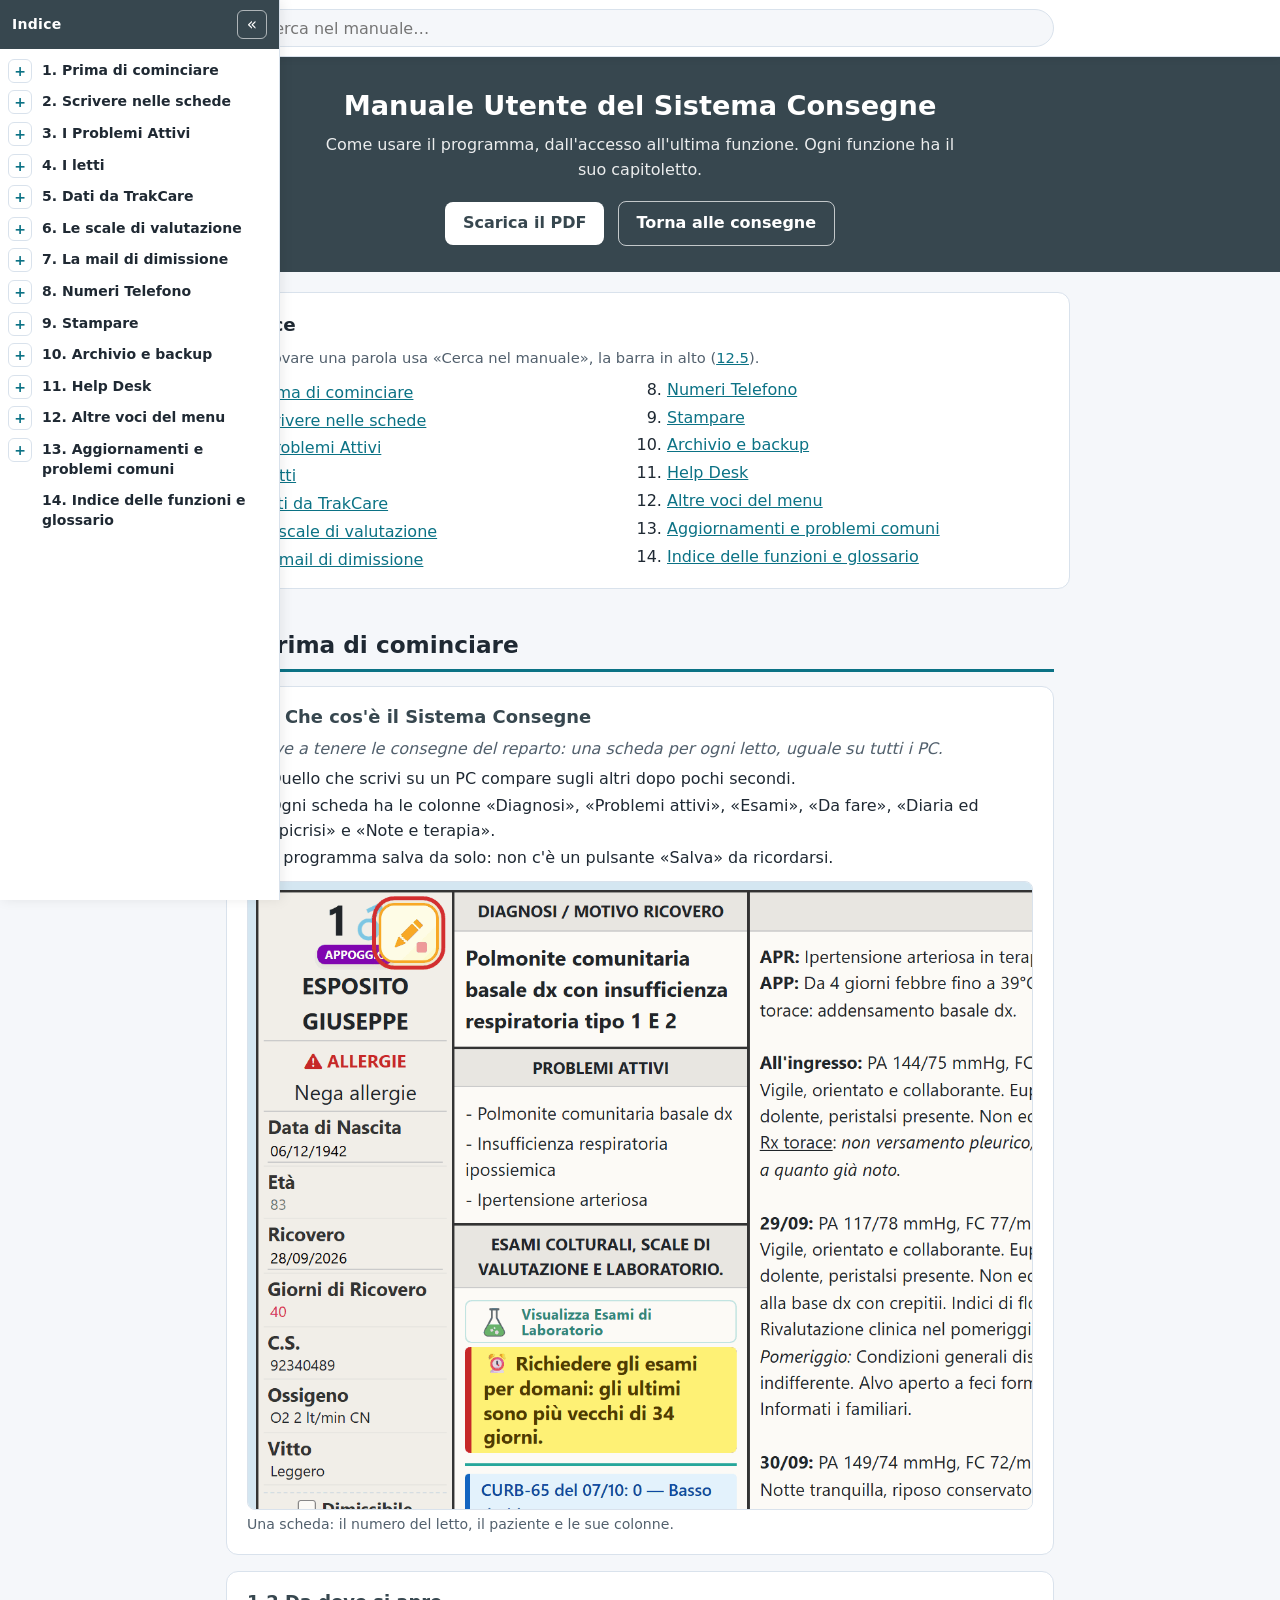
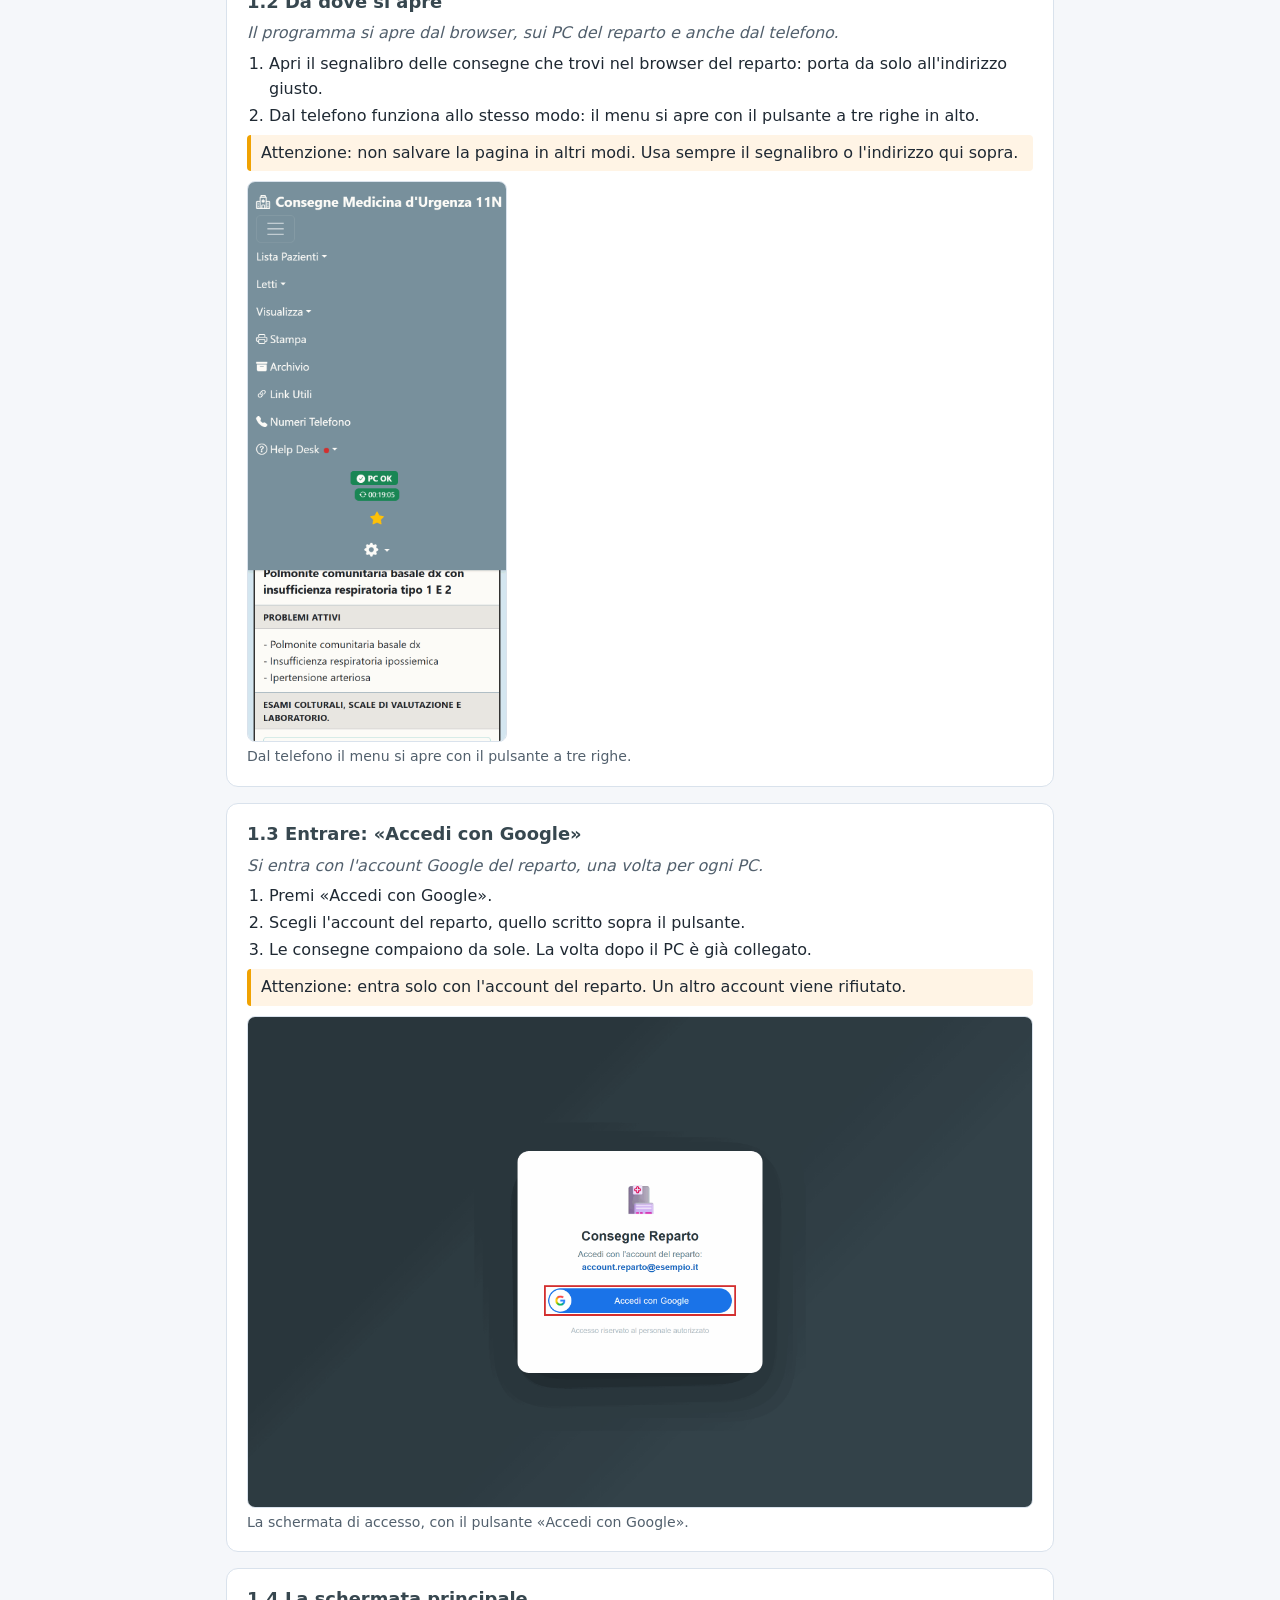
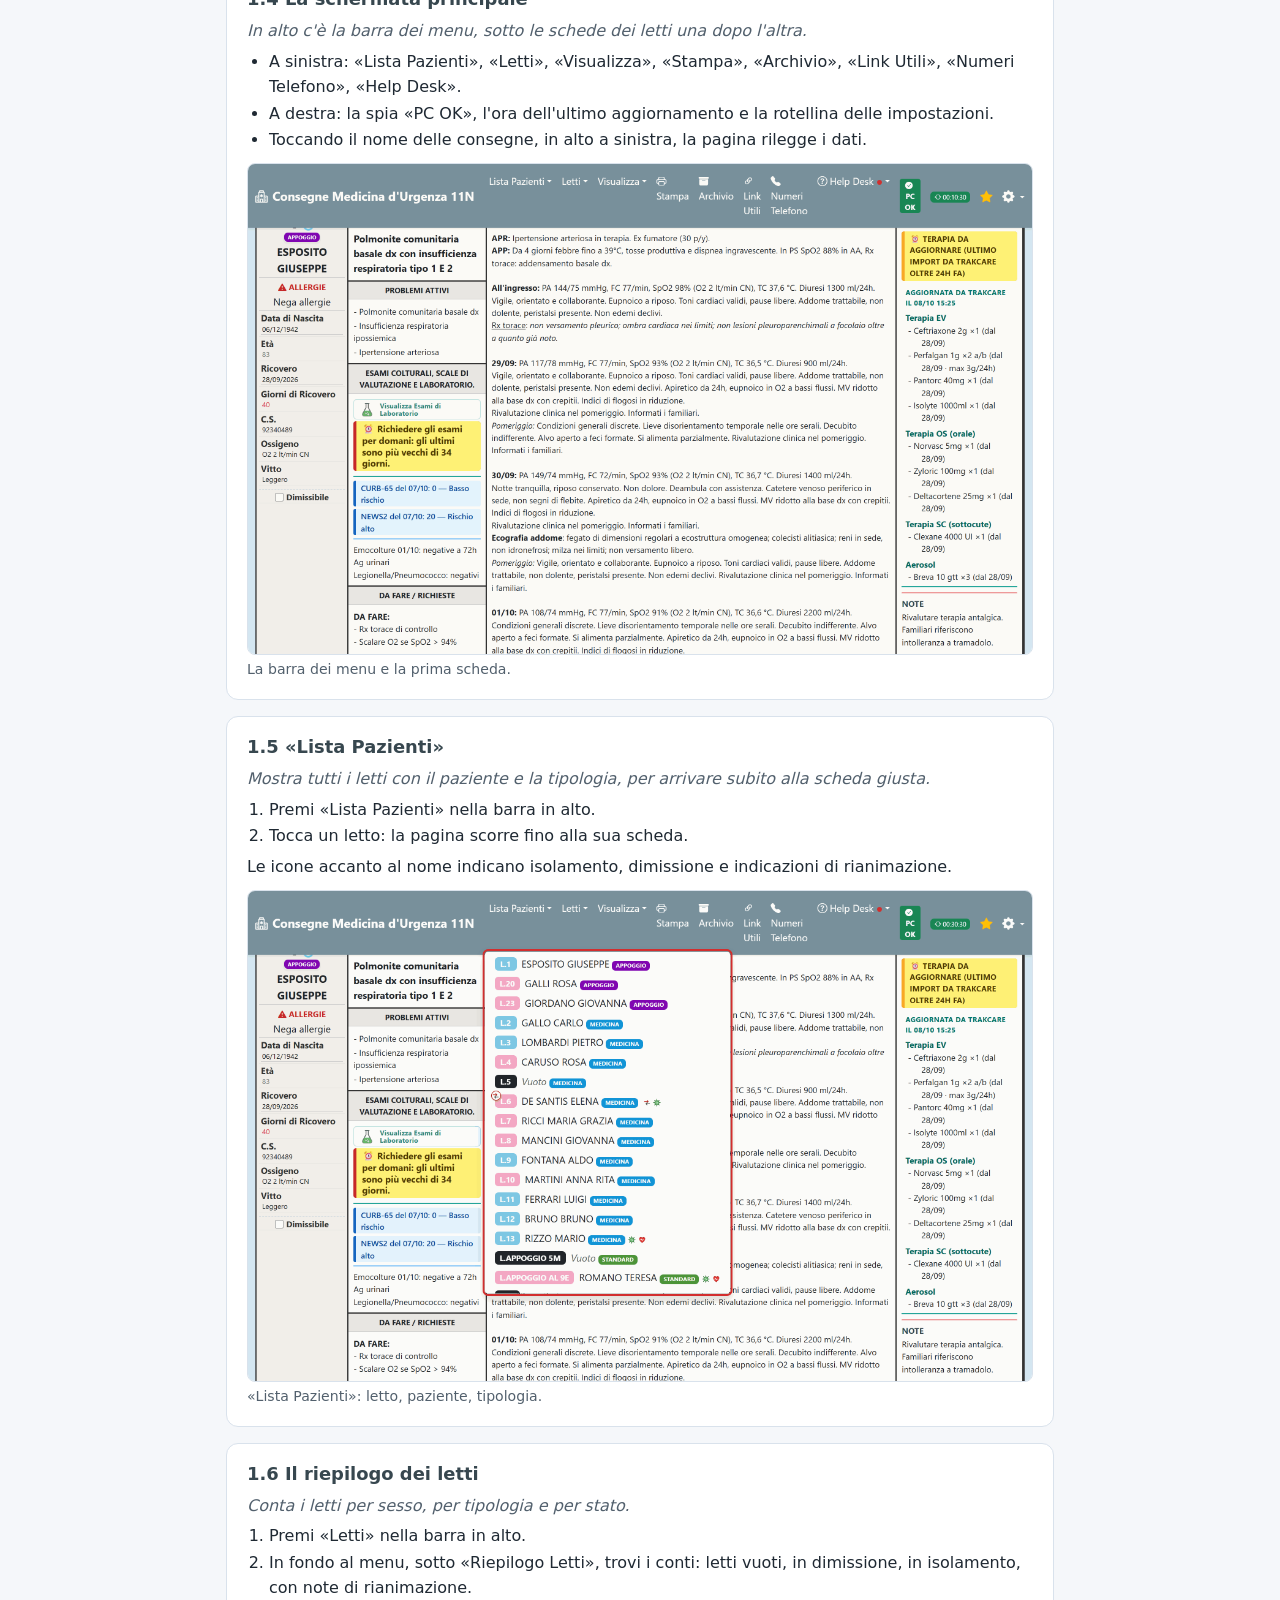
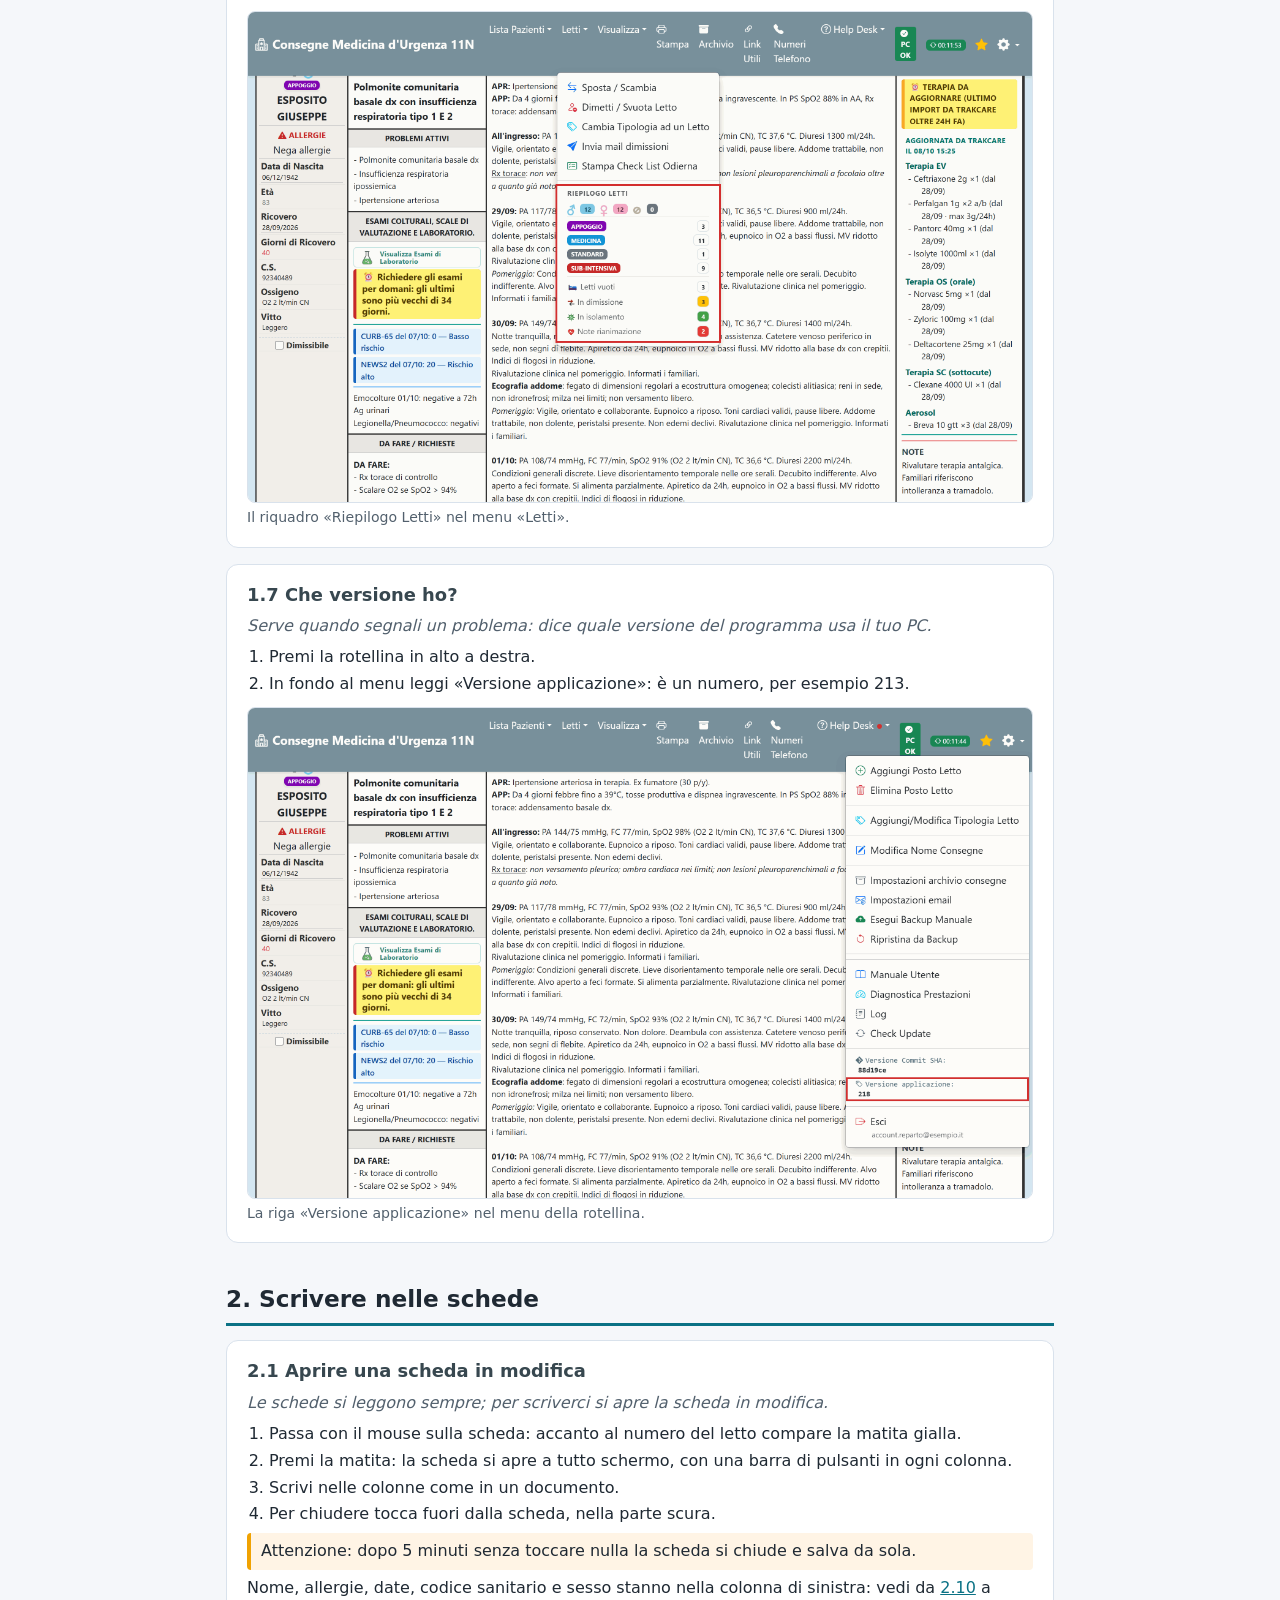
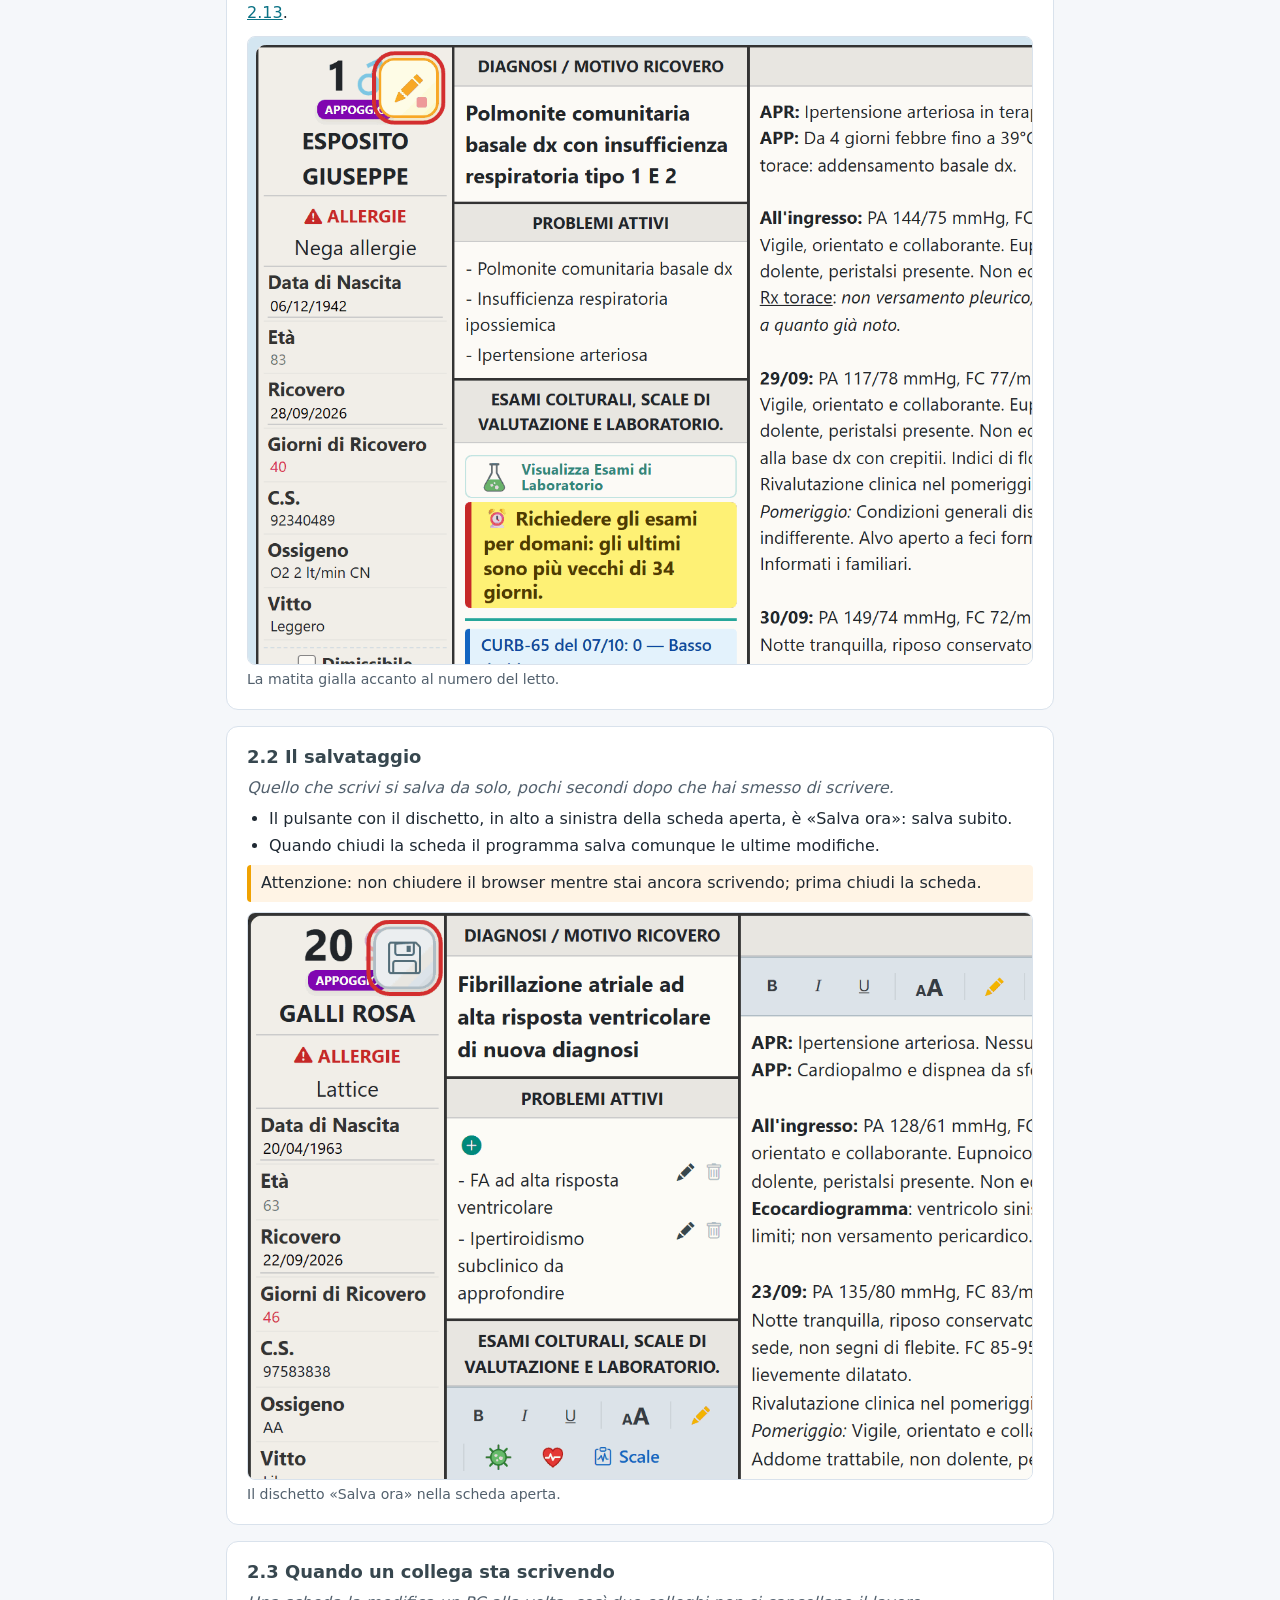
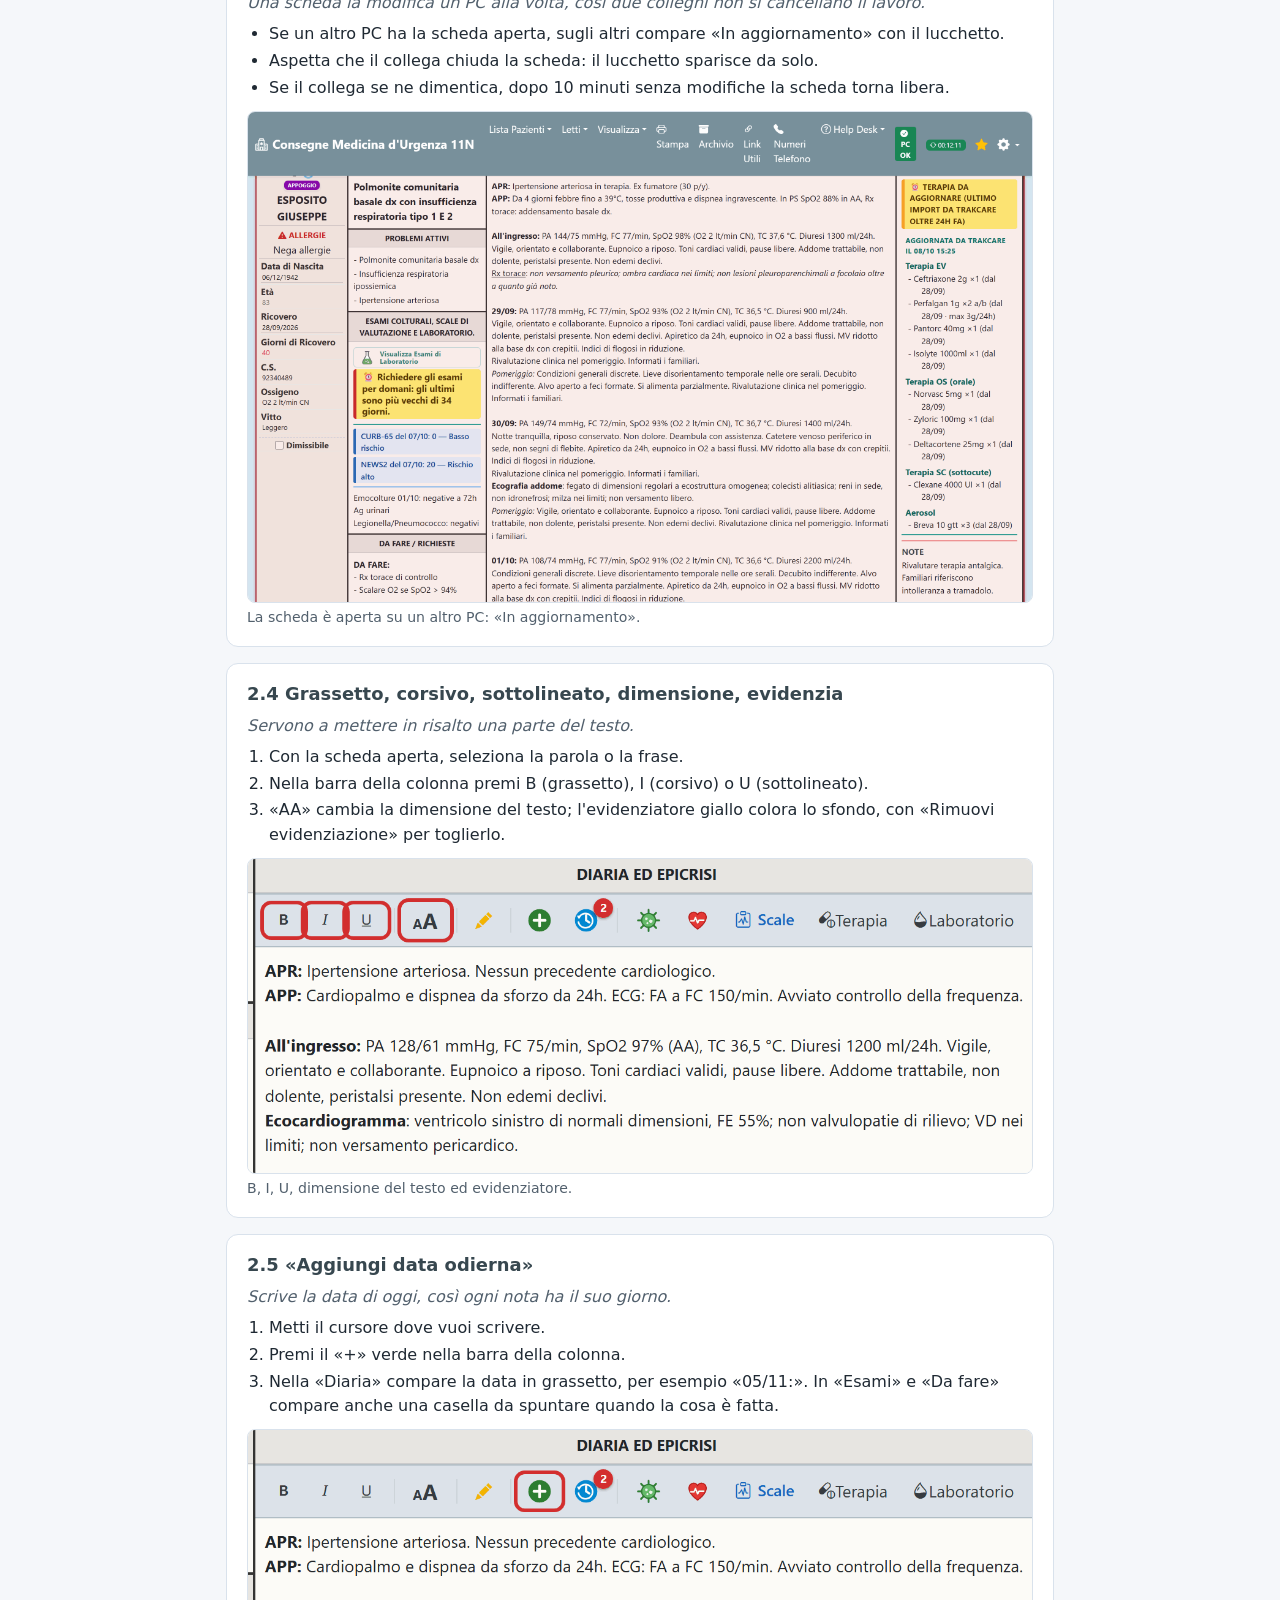
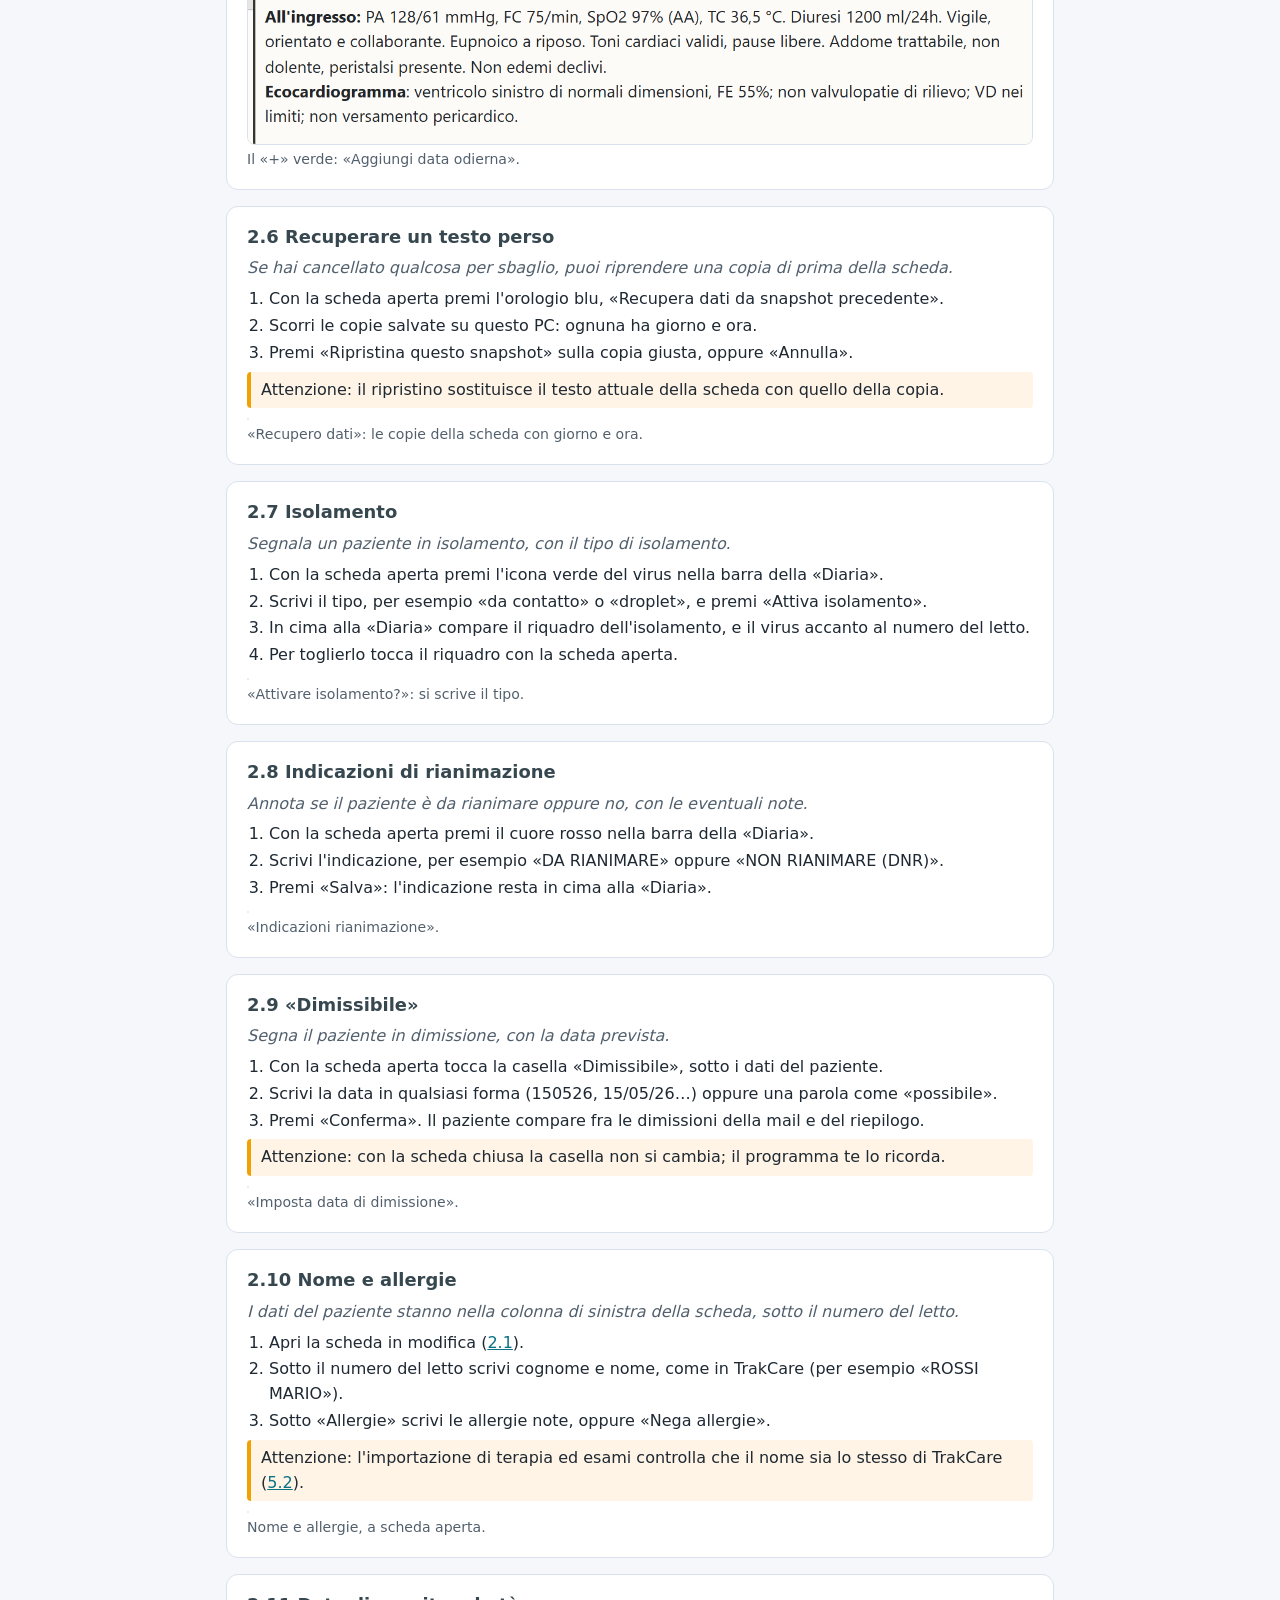
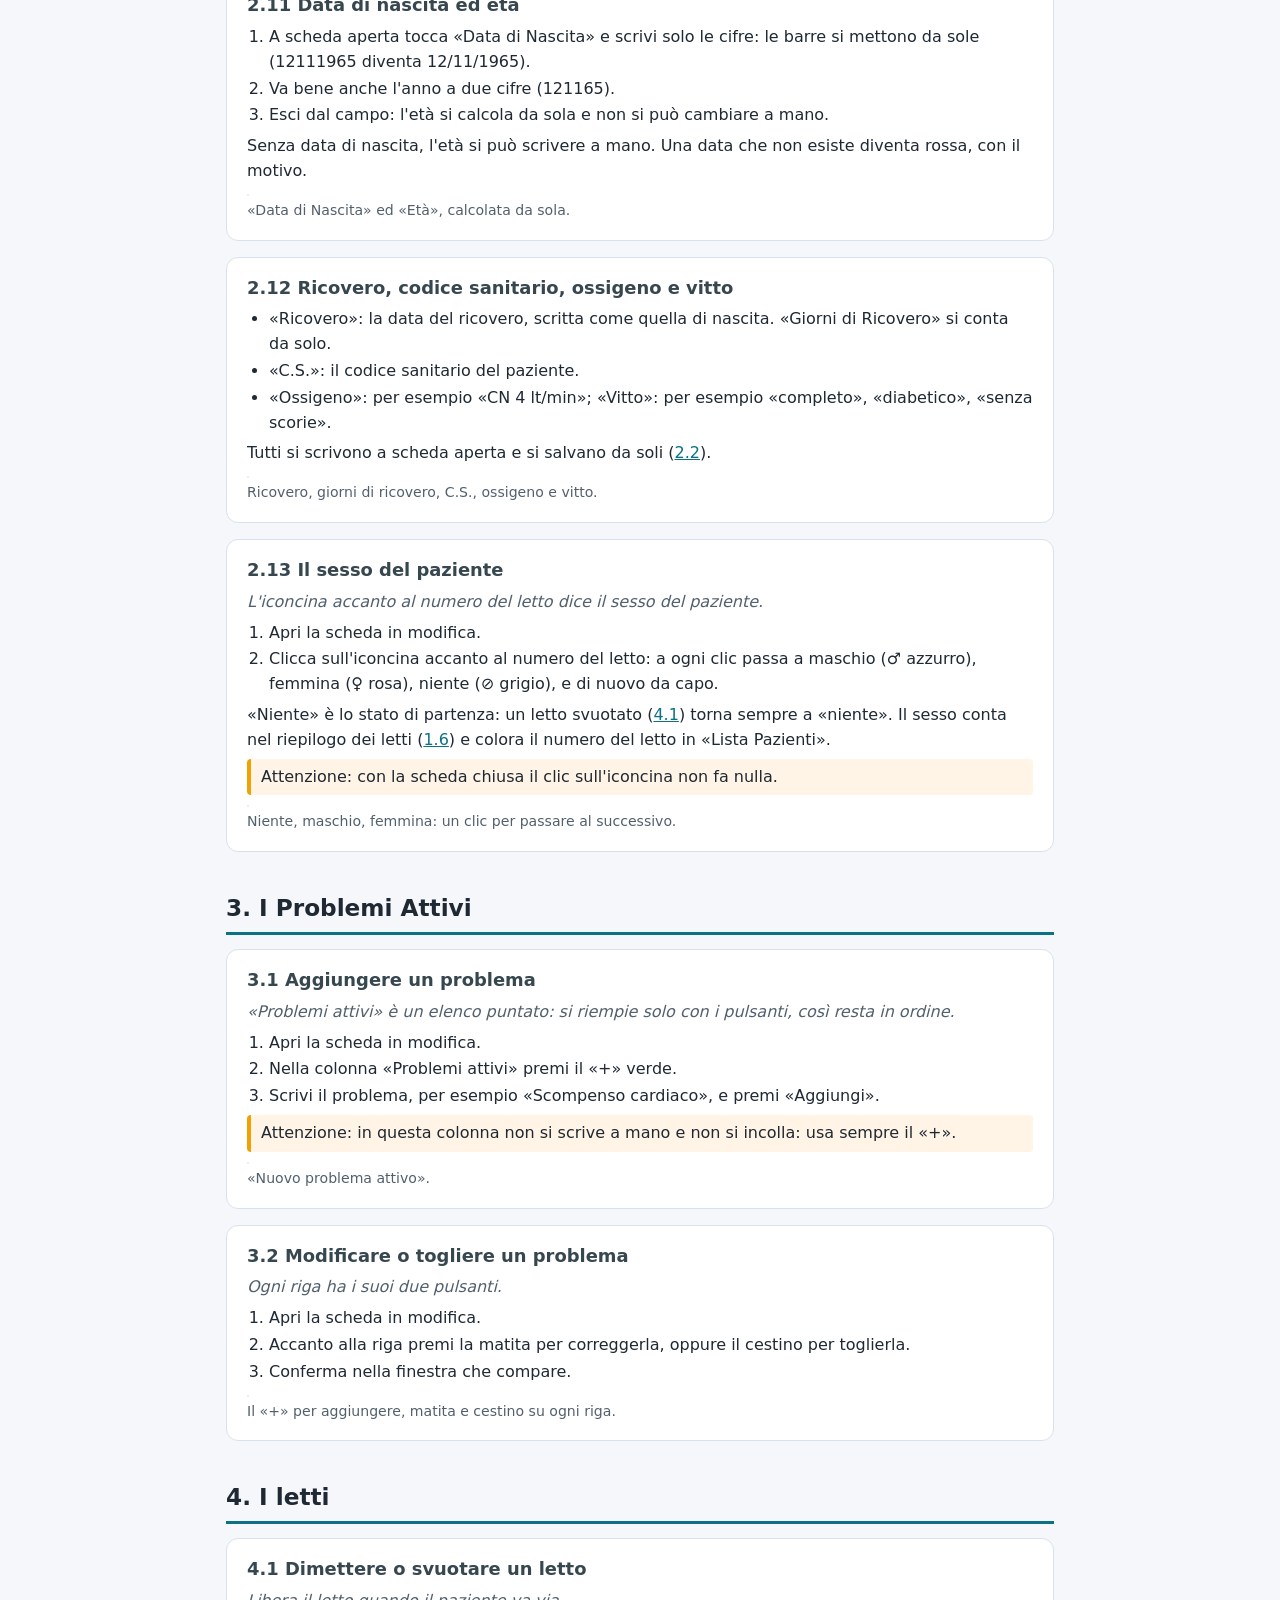
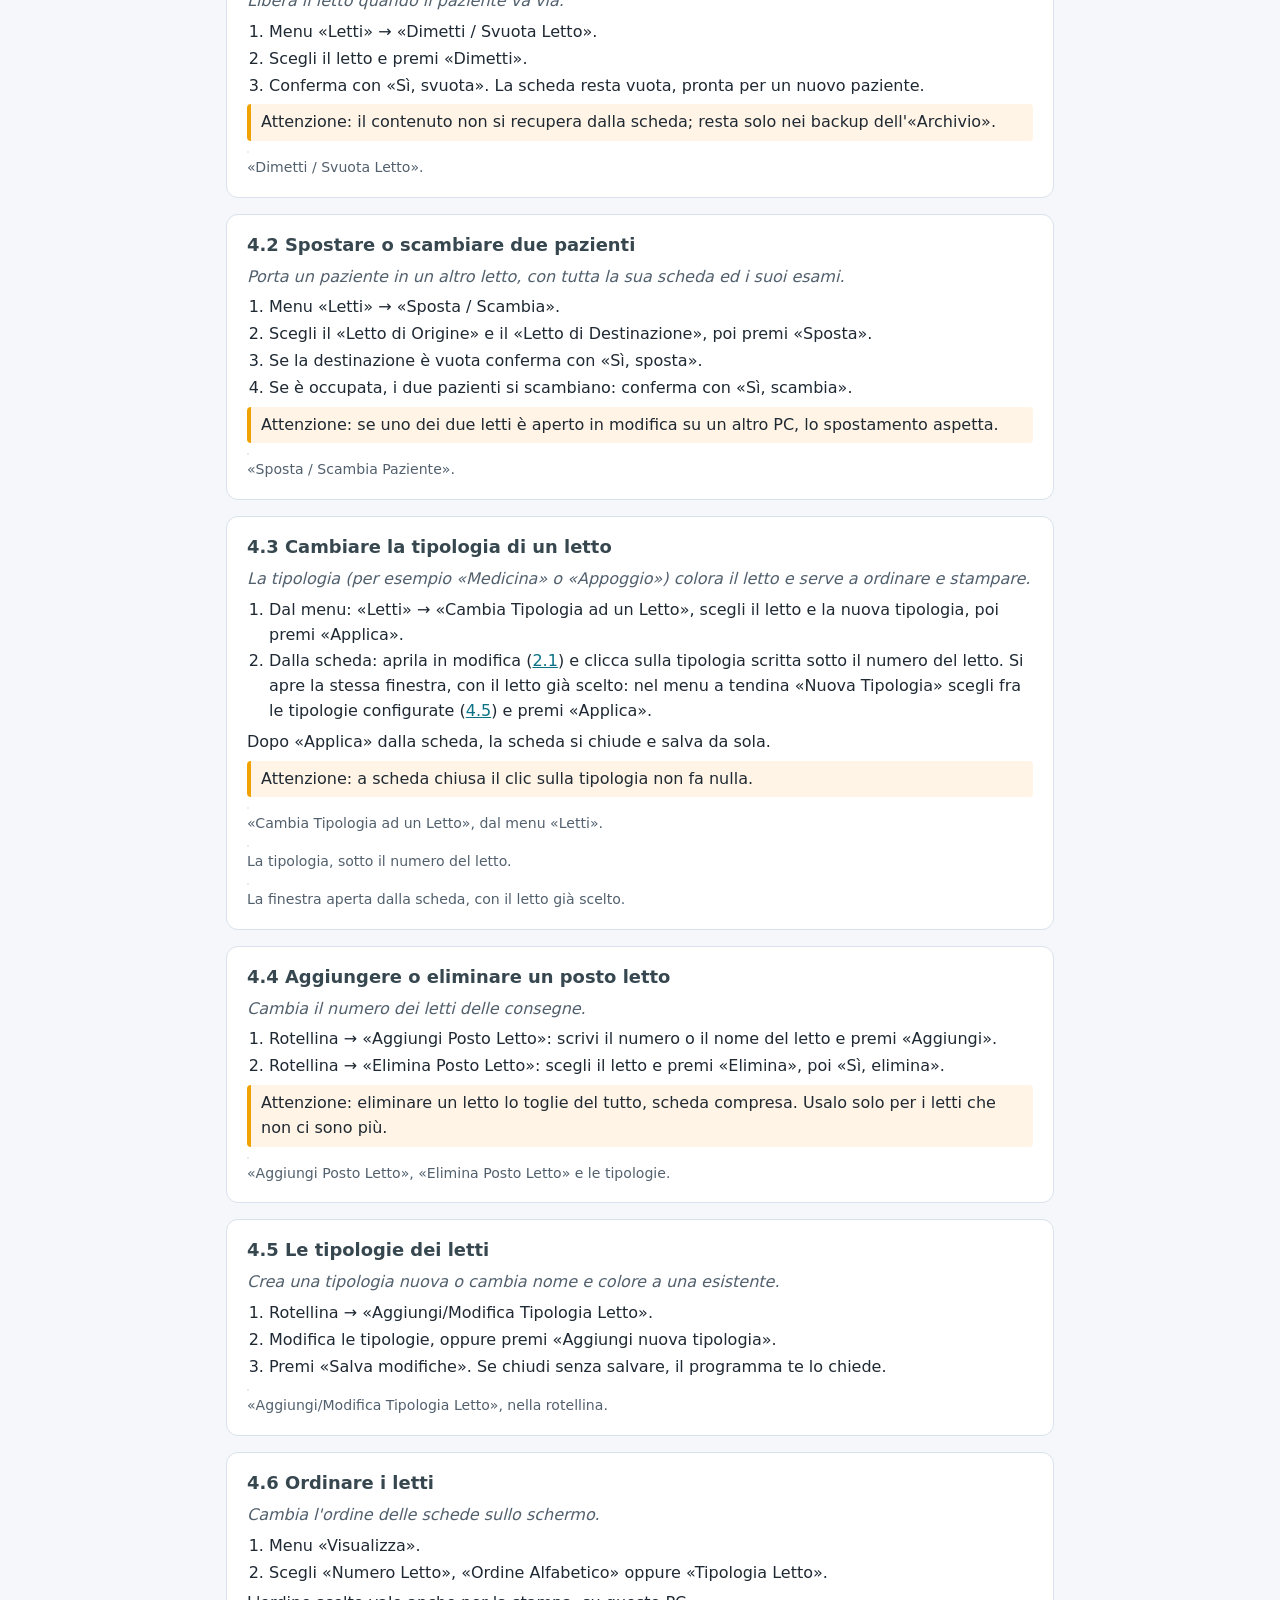
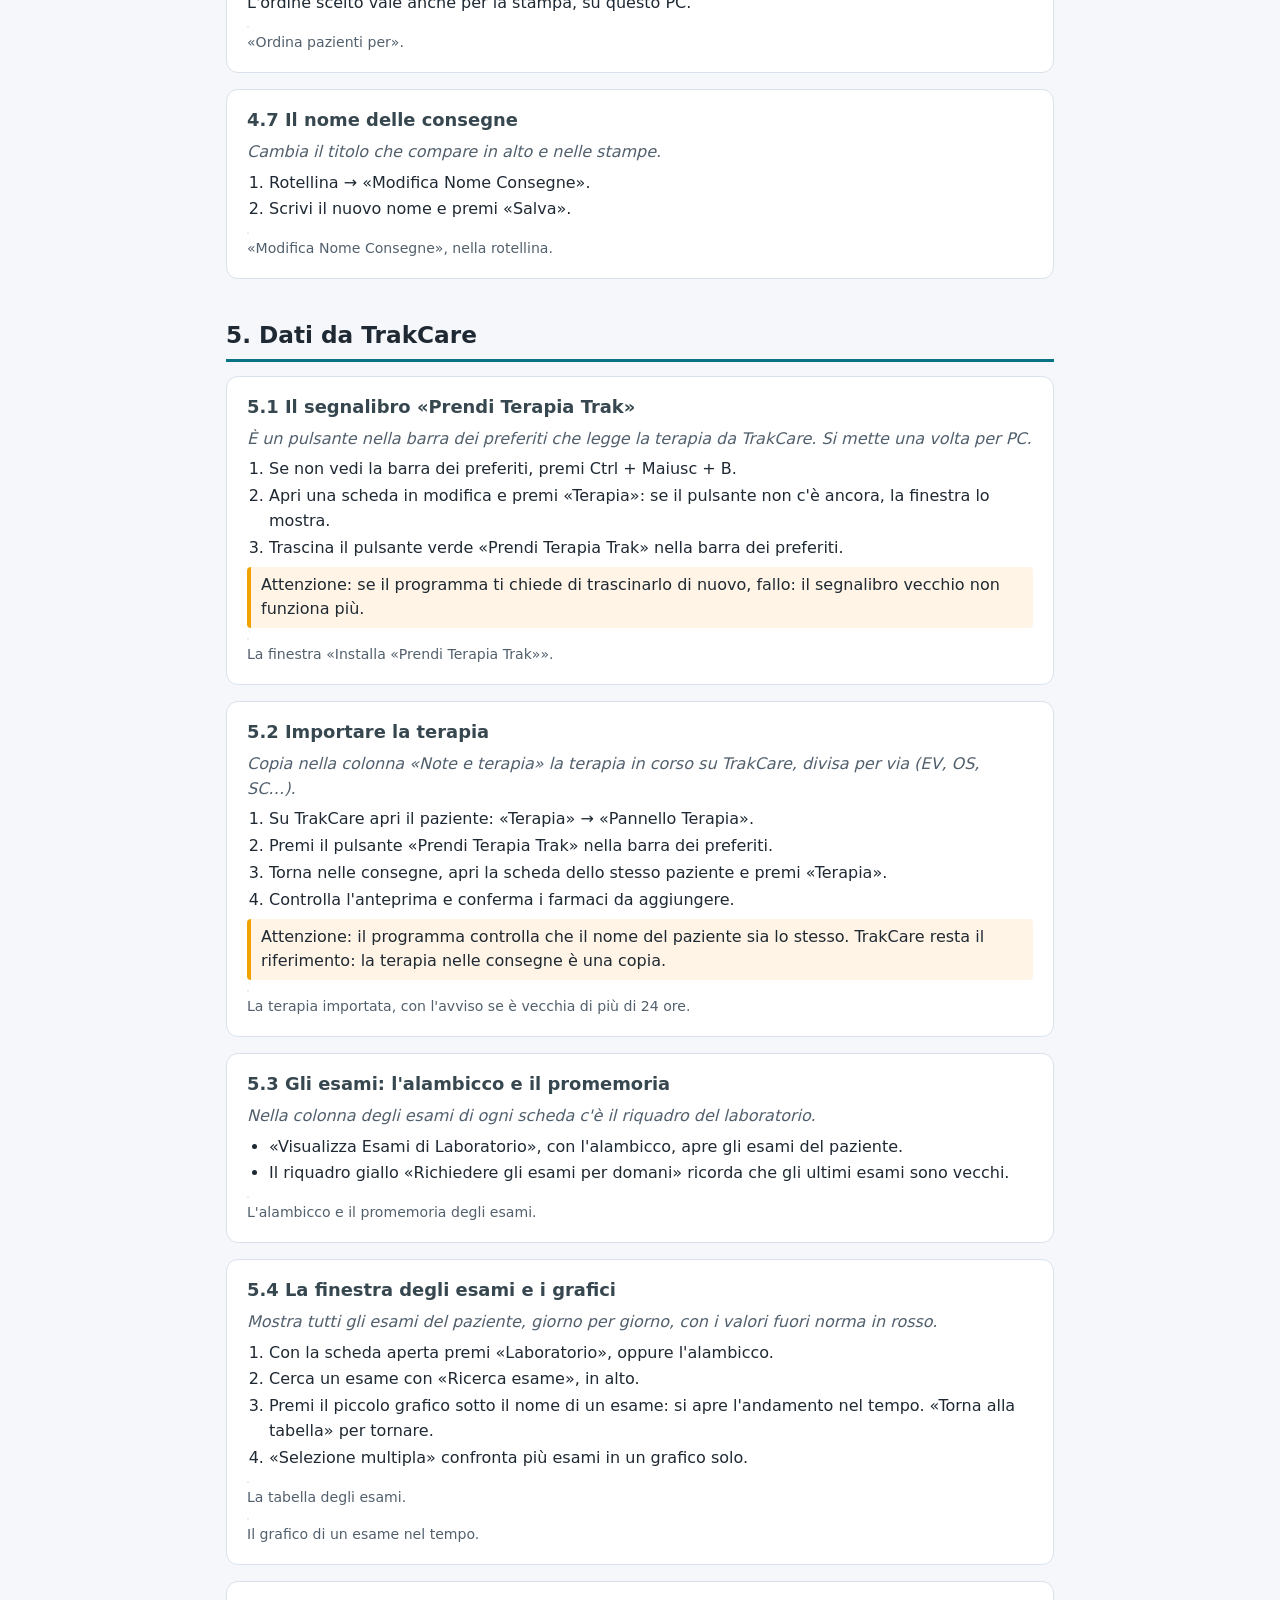
==== commit f49be196: "Sito del reparto collaudo, versione 224 (sorgente edb82a1)" ====
--- a/manuale/index.html
+++ b/manuale/index.html
@@ -12,6 +12,8 @@
 <script src="indice-laterale.js" defer></script>
 <link rel="stylesheet" href="ingrandisci.css">
 <script src="ingrandisci.js" defer></script>
+<link rel="stylesheet" href="cerca.css">
+<script src="cerca.js" defer></script>
 </head>
 <body>
 <header class="testata">
@@ -22,6 +24,7 @@
 
 <nav class="indice" aria-label="Indice">
   <h2>Indice</h2>
+  <p class="indice-cerca">Per trovare una parola usa «Cerca nel manuale», la barra in alto (<a href="#c12-5">12.5</a>).</p>
   <ol>
     <li><a href="#c1">Prima di cominciare</a></li>
     <li><a href="#c2">Scrivere nelle schede</a></li>
@@ -679,14 +682,14 @@
 
 <section class="cap" id="c11-1">
   <h3>11.1 «Apri un ticket»</h3>
-  <p class="serve">Serve a segnalare un problema, chiedere una funzione o fare una domanda a chi cura il programma.</p>
+  <p class="serve">Serve a segnalare un problema o a chiedere una funzione a chi cura il programma.</p>
   <ol>
     <li>Premi «Help Desk» nella barra in alto, poi «Apri un ticket».</li>
-    <li>Scegli «Segnala un problema», «Chiedi una funzione» oppure «Fai una domanda».</li>
-  </ol>
-  <p>Il pallino rosso su «Help Desk» vuol dire che l'assistenza ti ha risposto. «Leggi la guida», in fondo alla finestra, apre questo manuale (<a href="#c12-5">12.5</a>).</p>
+    <li>Scegli «Segnala un problema» oppure «Chiedi una funzione».</li>
+  </ol>
+  <p>Per una domanda su come si usa l'app c'è «Leggi la guida», che apre questo manuale (<a href="#c12-5">12.5</a>). Il pallino rosso su «Help Desk» vuol dire che l'assistenza ti ha risposto.</p>
   <figure><img src="img/37-helpdesk-menu.webp" alt="Il menu Help Desk" loading="lazy"><figcaption>«Help Desk»: «Apri un ticket», «Le mie segnalazioni» e «Manuale Utente».</figcaption></figure>
-  <figure><img src="img/38-ticket-scelte.webp" alt="Le tre scelte" loading="lazy"><figcaption>Le tre scelte e, in fondo, «Leggi la guida».</figcaption></figure>
+  <figure><img src="img/38-ticket-scelte.webp" alt="Le scelte di «Apri un ticket»" loading="lazy"><figcaption>«Segnala un problema», «Chiedi una funzione» e «Leggi la guida».</figcaption></figure>
 </section>
 
 <section class="cap" id="c11-2">
@@ -694,7 +697,7 @@
   <p class="avviso">Non scrivere nomi, cognomi, date di nascita, codici fiscali o altri dati di pazienti.</p>
   <ol>
     <li>In «In poche parole» scrivi il titolo.</li>
-    <li>Rispondi alle domande, almeno a quella obbligatoria: per un problema «Che cosa è successo invece?», per una funzione «Che problema vuoi risolvere?», per una domanda la domanda stessa.</li>
+    <li>Rispondi alle domande, almeno a quella obbligatoria: per un problema «Che cosa è successo invece?» e per una funzione «Che problema vuoi risolvere?».</li>
     <li>Premi «Avanti».</li>
   </ol>
   <p>Se il testo somiglia a un dato personale il modulo te lo segnala. Se chiudi a metà, la bozza resta su questo PC per 24 ore.</p>
@@ -794,6 +797,7 @@
     <li>«Help Desk» → «Manuale Utente», oppure rotellina → «Manuale Utente» (o «Leggi la guida» dentro l'Help Desk).</li>
     <li>Dal computer si apre in una finestra: la sposti trascinando la barra in alto e la allarghi dall'angolo in basso a destra. Intanto la pagina sotto resta usabile; «×» la chiude.</li>
     <li>A sinistra c'è il menu dei capitoli: «+» mostra i capitoletti e un clic porta alla sezione. La freccia « in alto lo chiude, «☰ Indice» lo riapre.</li>
+    <li>«Cerca nel manuale», la barra in alto: scrivi una o più parole (maiuscole e accenti non contano) e scegli il capitoletto dall'elenco, col mouse o con le frecce e Invio. «/» o Ctrl+F portano nella barra, Esc o la × la svuotano.</li>
     <li>Ogni immagine si ingrandisce con un clic (sul telefono con un tocco, e lì si allarga con due dita); la chiudono Esc, la × o un clic fuori.</li>
   </ol>
   <p>Dal telefono il manuale si apre in una nuova scheda del browser. In alto, «Scarica il PDF» lo salva per leggerlo o stamparlo.</p>
--- a/manuale/manuale.css
+++ b/manuale/manuale.css
@@ -13,7 +13,8 @@
   --avviso-bordo: #c62828;
 }
 * { box-sizing: border-box; }
-html { -webkit-text-size-adjust: 100%; }
+html { -webkit-text-size-adjust: 100%; overscroll-behavior: contain; }
+body { overscroll-behavior: contain; }
 body {
   margin: 0;
   background: var(--sfondo);
@@ -50,6 +51,7 @@
   padding: 14px 22px;
 }
 .indice h2 { margin: 4px 0 8px; font-size: 1.15rem; }
+.indice-cerca { margin: 0 0 8px; color: var(--tenue); font-size: .92em; }
 .indice ol { margin: 0; padding-left: 22px; columns: 2; column-gap: 32px; }
 .indice li { margin: 3px 0; break-inside: avoid; }
 .capitolo {
@@ -116,7 +118,7 @@
   body { background: #fff; font-size: 10pt; line-height: 1.4; }
   .testata { background: #fff; color: var(--testo); padding: 0 0 8px; border-bottom: 2px solid var(--primario); }
   .testata .sotto { opacity: 1; }
-  .azioni { display: none; }
+  .azioni, .indice-cerca { display: none; }
   .indice { border: 0; padding: 0; margin-top: 10px; }
   .capitolo { break-before: page; page-break-before: always; margin-top: 0; }
   #c1 { break-before: auto; page-break-before: auto; }
--- a/manuale/ingrandisci.css
+++ b/manuale/ingrandisci.css
@@ -5,11 +5,11 @@
 .ing-velo {
   position: fixed;
   inset: 0;
-  z-index: 1000;
+  z-index: 2000;               /**/
   display: flex;
   align-items: center;
   justify-content: center;
-  background: rgba(10, 14, 18, .82);
+  background: rgba(10, 14, 18, .9);   /**/
   cursor: zoom-out;
 }
 .ing-velo[hidden] { display: none; }
--- a/manuale/cerca.css
+++ b/manuale/cerca.css
@@ -0,0 +1,116 @@
+/**/
+:root {
+  --cerca-sfondo: #ffffff;
+  --cerca-bordo: #d9e2ec;
+  --cerca-testo: #1f2933;
+  --cerca-tenue: #52606d;
+  --cerca-accento: #0b7285;
+  --cerca-attiva: #e3f4f6;
+  --cerca-segno: #fff1a8;
+  --cerca-altezza: 56px;
+}
+@media screen {
+  /**/
+  .cerca-barra {
+    position: sticky;
+    top: 0;
+    z-index: 45;                     /**/
+    box-sizing: border-box;
+    min-height: var(--cerca-altezza);
+    padding: 9px 16px;
+    background: var(--cerca-sfondo);
+    border-bottom: 1px solid var(--cerca-bordo);
+    box-shadow: 0 2px 8px rgba(0, 0, 0, .06);
+    font: 15px/1.4 system-ui, -apple-system, "Segoe UI", Roboto, Arial, sans-serif;
+    color: var(--cerca-testo);
+  }
+  .cerca-dentro { position: relative; max-width: 828px; margin: 0 auto; }
+  .cerca-campo {
+    box-sizing: border-box;
+    width: 100%;
+    height: 38px;
+    padding: 6px 40px 6px 36px;
+    border: 1px solid var(--cerca-bordo);
+    border-radius: 19px;
+    background: #f5f7fa;
+    color: var(--cerca-testo);
+    font: 16px/1.3 system-ui, -apple-system, "Segoe UI", Roboto, Arial, sans-serif;   /**/
+    -webkit-appearance: none;
+    appearance: none;
+  }
+  /**/
+  .cerca-lente { position: absolute; top: 11px; left: 13px; width: 16px; height: 16px; pointer-events: none; }
+  .cerca-lente::before { content: ""; position: absolute; top: 0; left: 0; width: 9px; height: 9px; border: 2px solid var(--cerca-tenue); border-radius: 50%; }
+  .cerca-lente::after { content: ""; position: absolute; top: 11px; left: 9px; width: 6px; height: 2px; background: var(--cerca-tenue); border-radius: 1px; transform: rotate(45deg); transform-origin: 0 50%; }
+  .cerca-campo::-webkit-search-cancel-button { -webkit-appearance: none; display: none; }
+  .cerca-campo:focus { outline: none; border-color: var(--cerca-accento); background-color: #fff; box-shadow: 0 0 0 3px rgba(11, 114, 133, .18); }
+  .cerca-svuota {
+    position: absolute;
+    top: 4px;
+    right: 5px;
+    width: 30px;
+    height: 30px;
+    padding: 0;
+    border: 0;
+    border-radius: 50%;
+    background: transparent;
+    color: var(--cerca-tenue);
+    font: 22px/30px system-ui, Arial, sans-serif;
+    cursor: pointer;
+  }
+  .cerca-svuota:hover, .cerca-svuota:focus-visible { background: #e9eef3; outline: none; }
+  .cerca-svuota[hidden] { display: none; }
+
+  /**/
+  .cerca-pannello {
+    position: absolute;
+    top: calc(100% + 6px);
+    left: 0;
+    right: 0;
+    max-height: min(65vh, 520px);
+    overflow-y: auto;
+    overscroll-behavior: contain;
+    background: var(--cerca-sfondo);
+    border: 1px solid var(--cerca-bordo);
+    border-radius: 12px;
+    box-shadow: 0 10px 28px rgba(0, 0, 0, .16);
+  }
+  .cerca-pannello[hidden] { display: none; }
+  .cerca-stato { margin: 0; padding: 8px 14px 6px; color: var(--cerca-tenue); font-size: .86em; }
+  .cerca-stato:empty { display: none; }
+  .cerca-voce {
+    display: block;
+    padding: 8px 14px 9px;
+    border-top: 1px solid #edf1f5;
+    color: var(--cerca-testo);
+    text-decoration: none;
+  }
+  .cerca-voce.cerca-attiva { background: var(--cerca-attiva); }
+  .cerca-voce-titolo { display: block; font-weight: 650; color: var(--cerca-accento); }
+  .cerca-voce-capitolo { display: block; color: var(--cerca-tenue); font-size: .8em; }
+  .cerca-voce-testo { display: block; margin-top: 2px; color: var(--cerca-tenue); font-size: .9em; }
+  .cerca-segno { background: var(--cerca-segno); color: inherit; border-radius: 3px; padding: 0 1px; }
+
+  /**/
+  html.cerca-pronto main [id] { scroll-margin-top: calc(var(--cerca-altezza) + 12px); }
+  .cerca-arrivo { animation: cerca-arrivo 2s ease-out; }
+  @keyframes cerca-arrivo { 0%, 35% { box-shadow: 0 0 0 3px var(--cerca-accento); } 100% { box-shadow: 0 0 0 3px transparent; } }
+
+  /**/
+  html.cerca-pronto.il-pronto body,
+  html.cerca-pronto.il-pronto:not(.il-aperto) body { padding-top: 0; }
+  html.cerca-pronto.il-pronto:not(.il-aperto) .cerca-barra { padding-left: 132px; }
+}
+@media screen and (max-width: 899.98px) {
+  html.cerca-pronto.il-pronto .cerca-barra { padding-left: 132px; }
+}
+@media screen and (max-width: 420px) {
+  .cerca-barra { padding-right: 10px; }
+  html.cerca-pronto.il-pronto .cerca-barra, html.cerca-pronto.il-pronto:not(.il-aperto) .cerca-barra { padding-left: 122px; }
+  .cerca-pannello { left: -112px; right: -2px; max-height: 70vh; }
+}
+
+/**/
+@media print {
+  .cerca-barra { display: none !important; }
+}
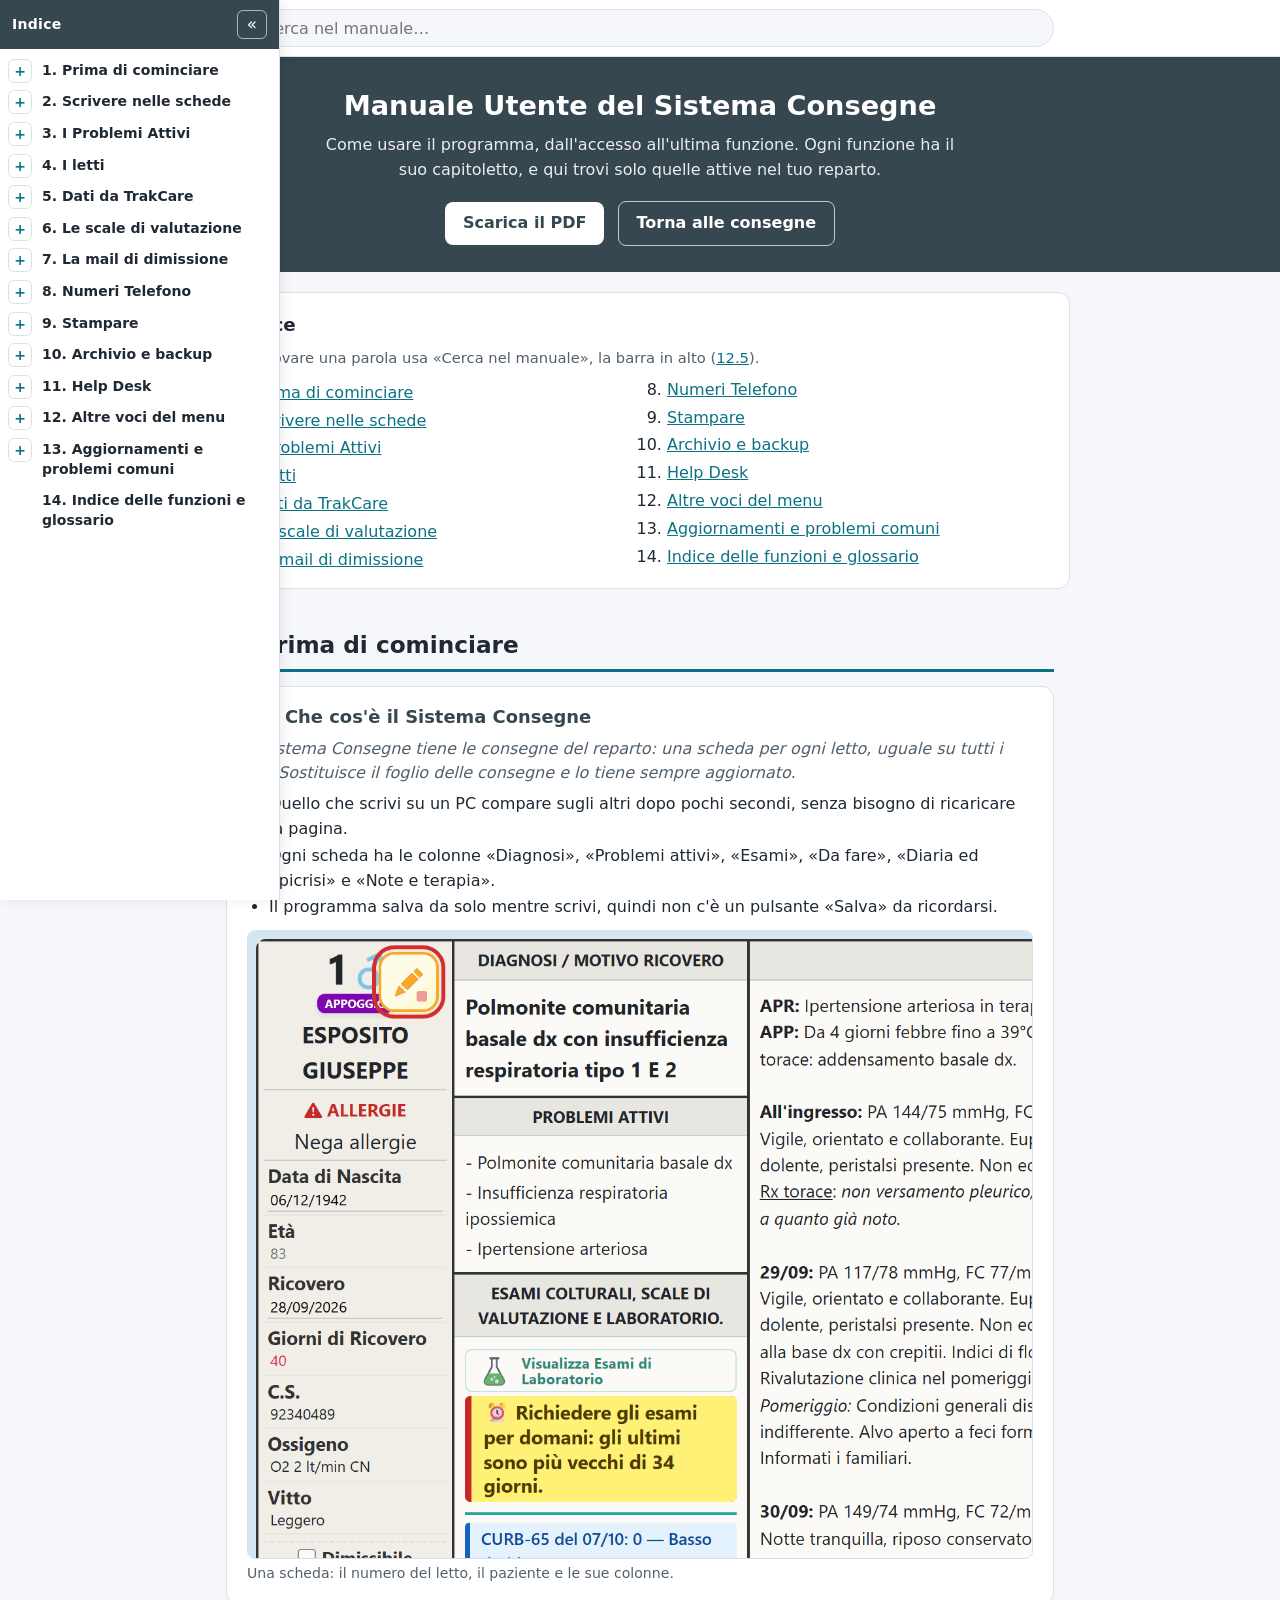
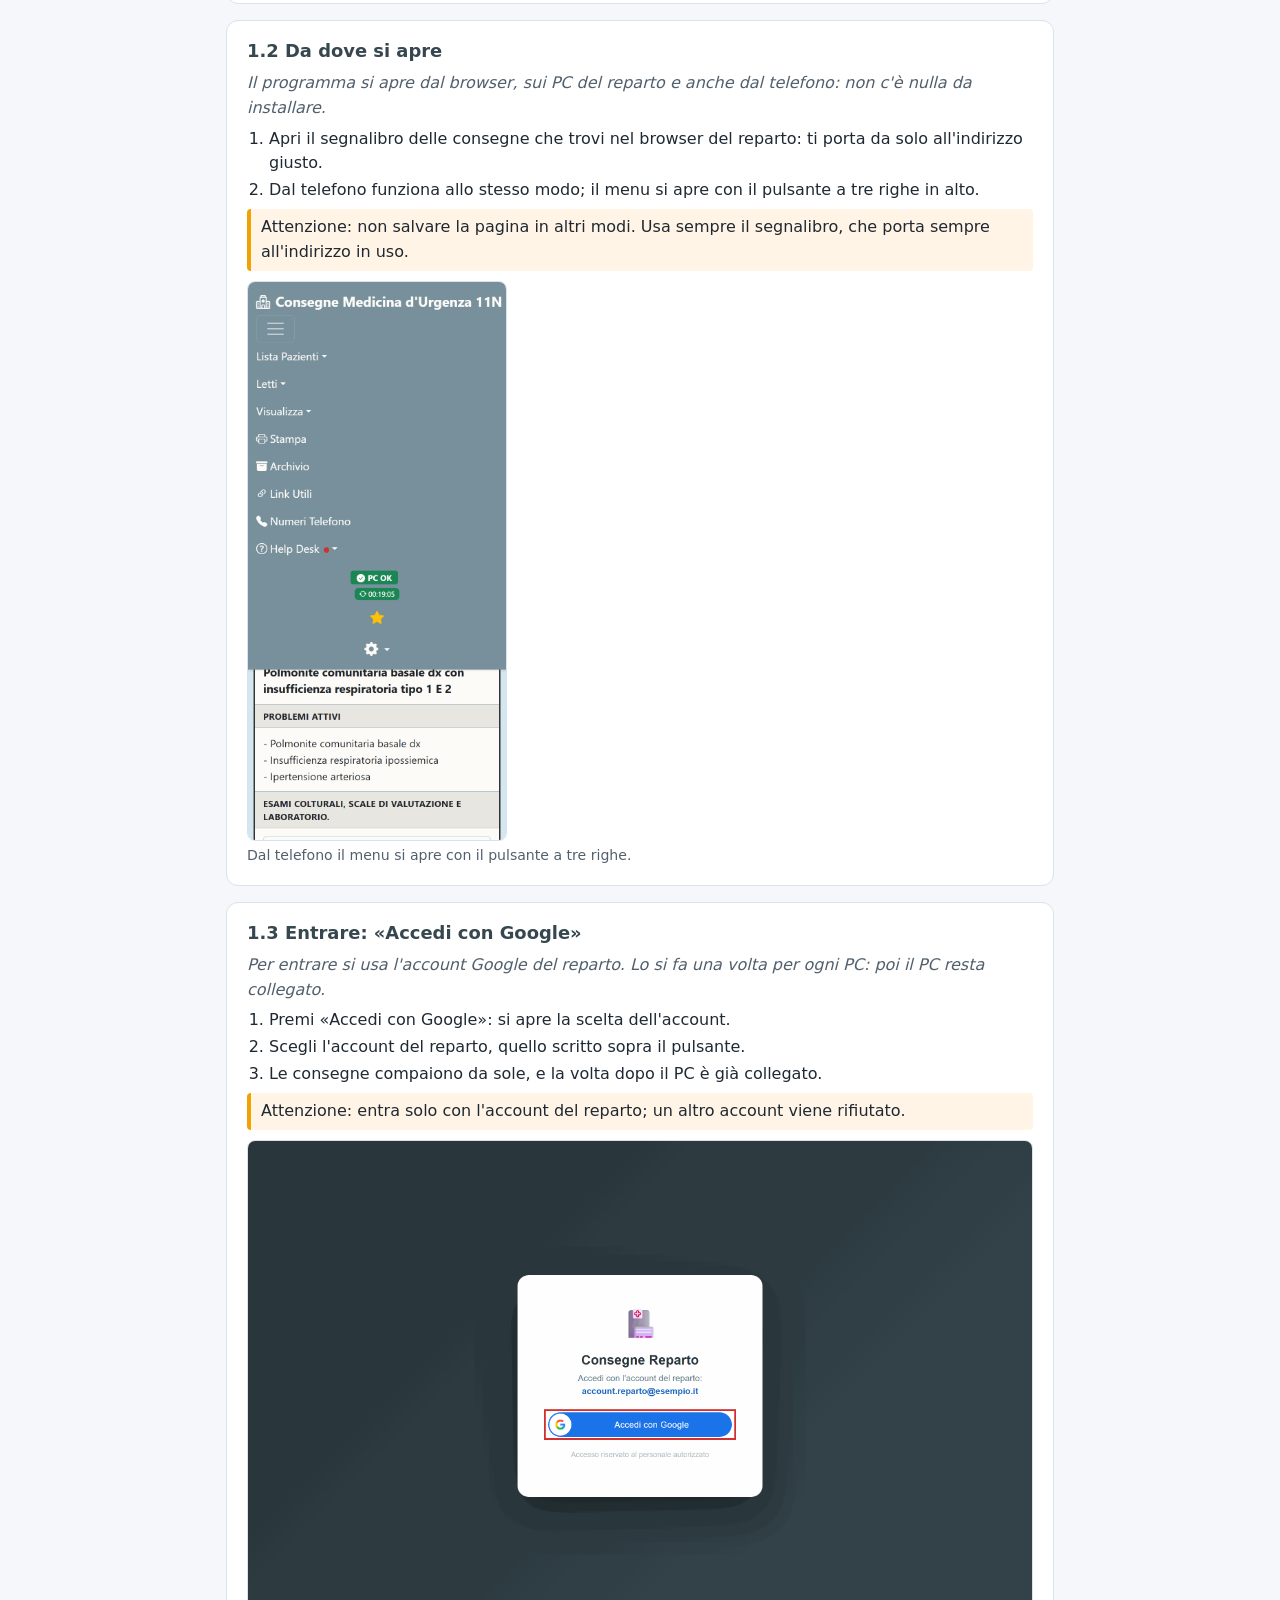
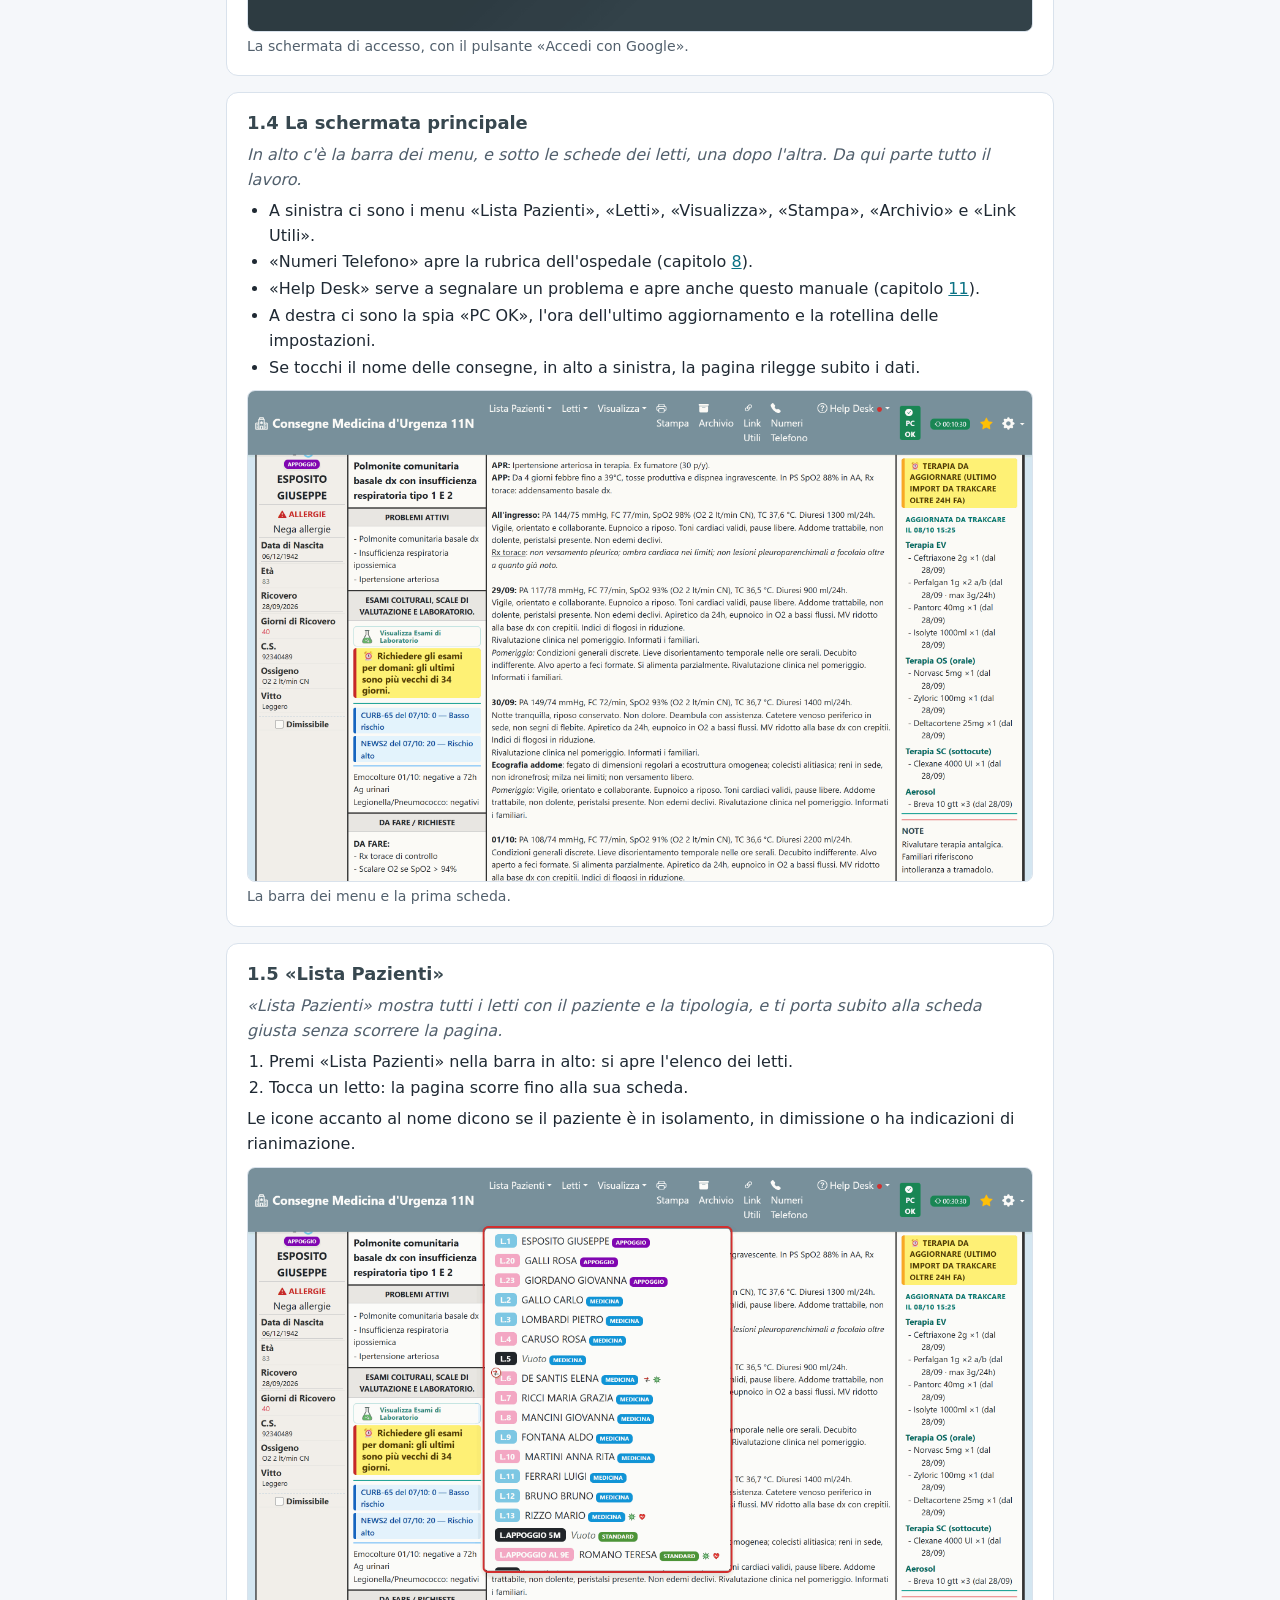
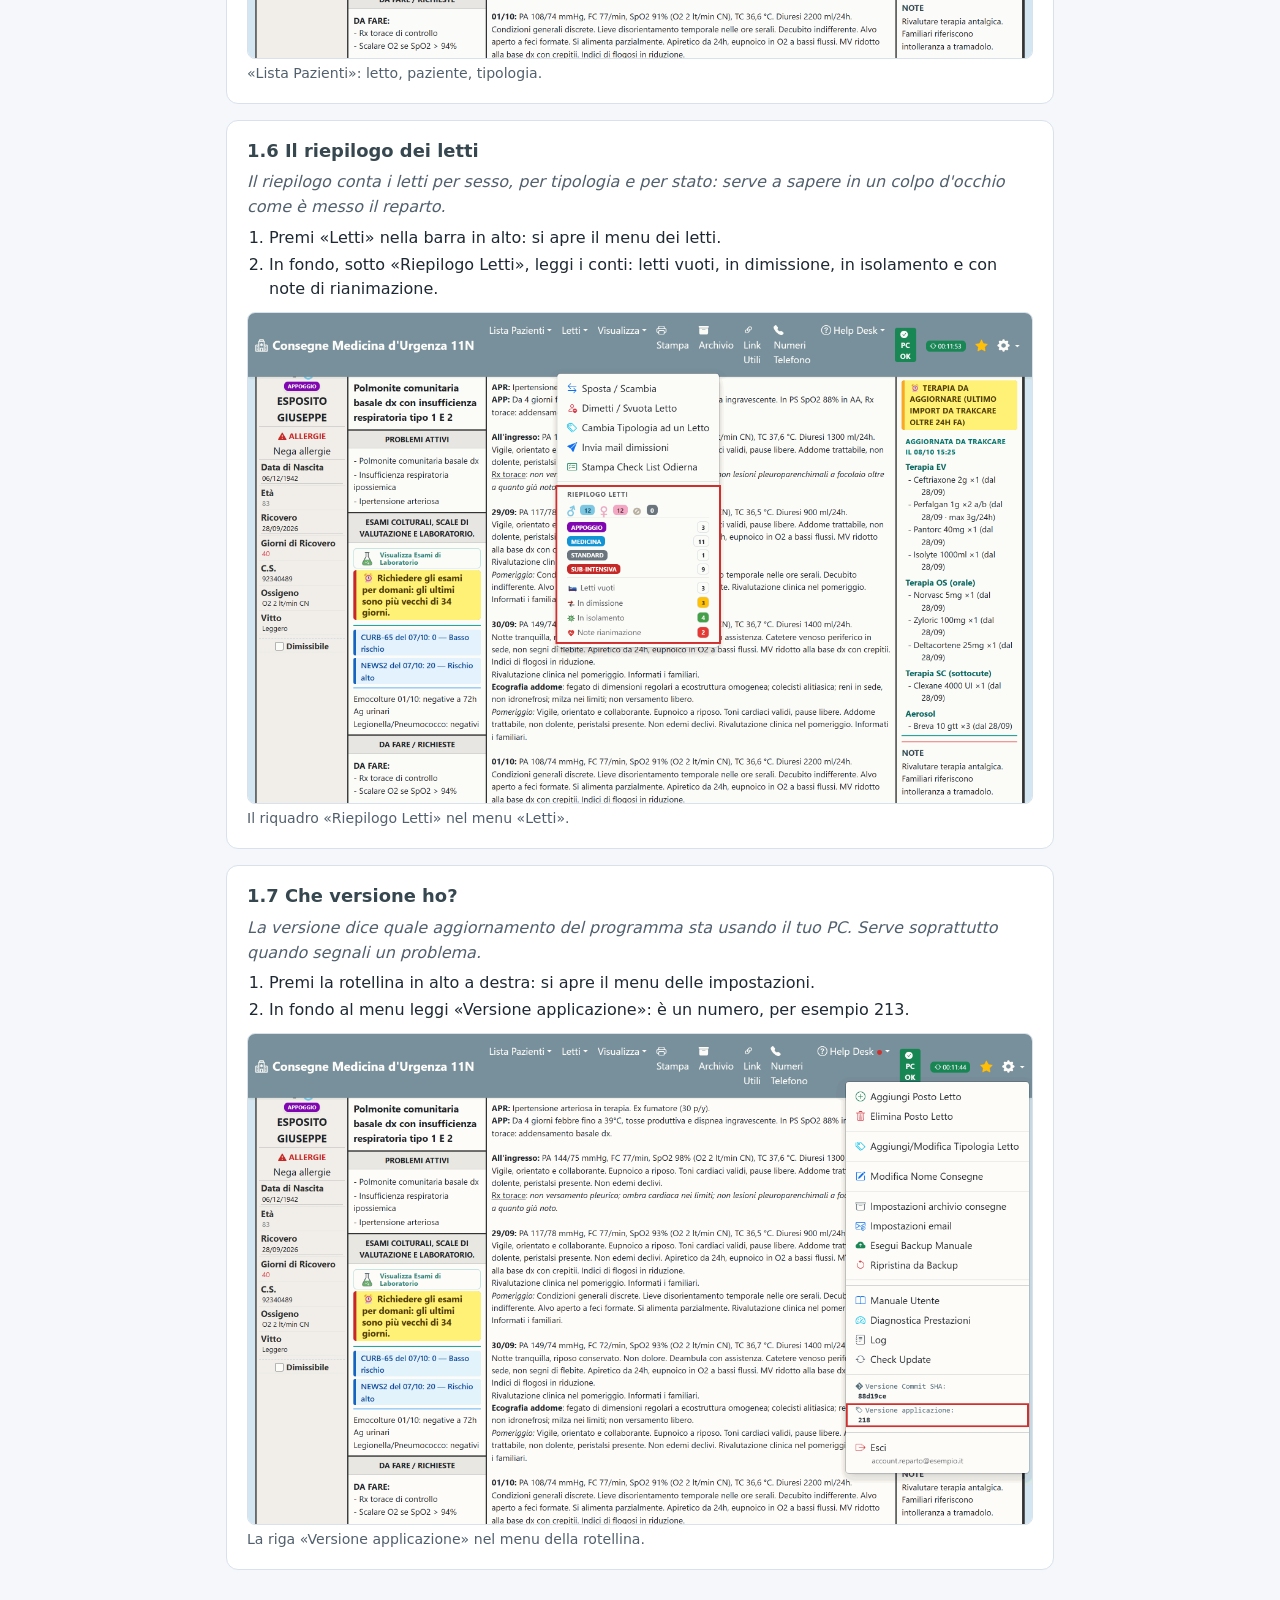
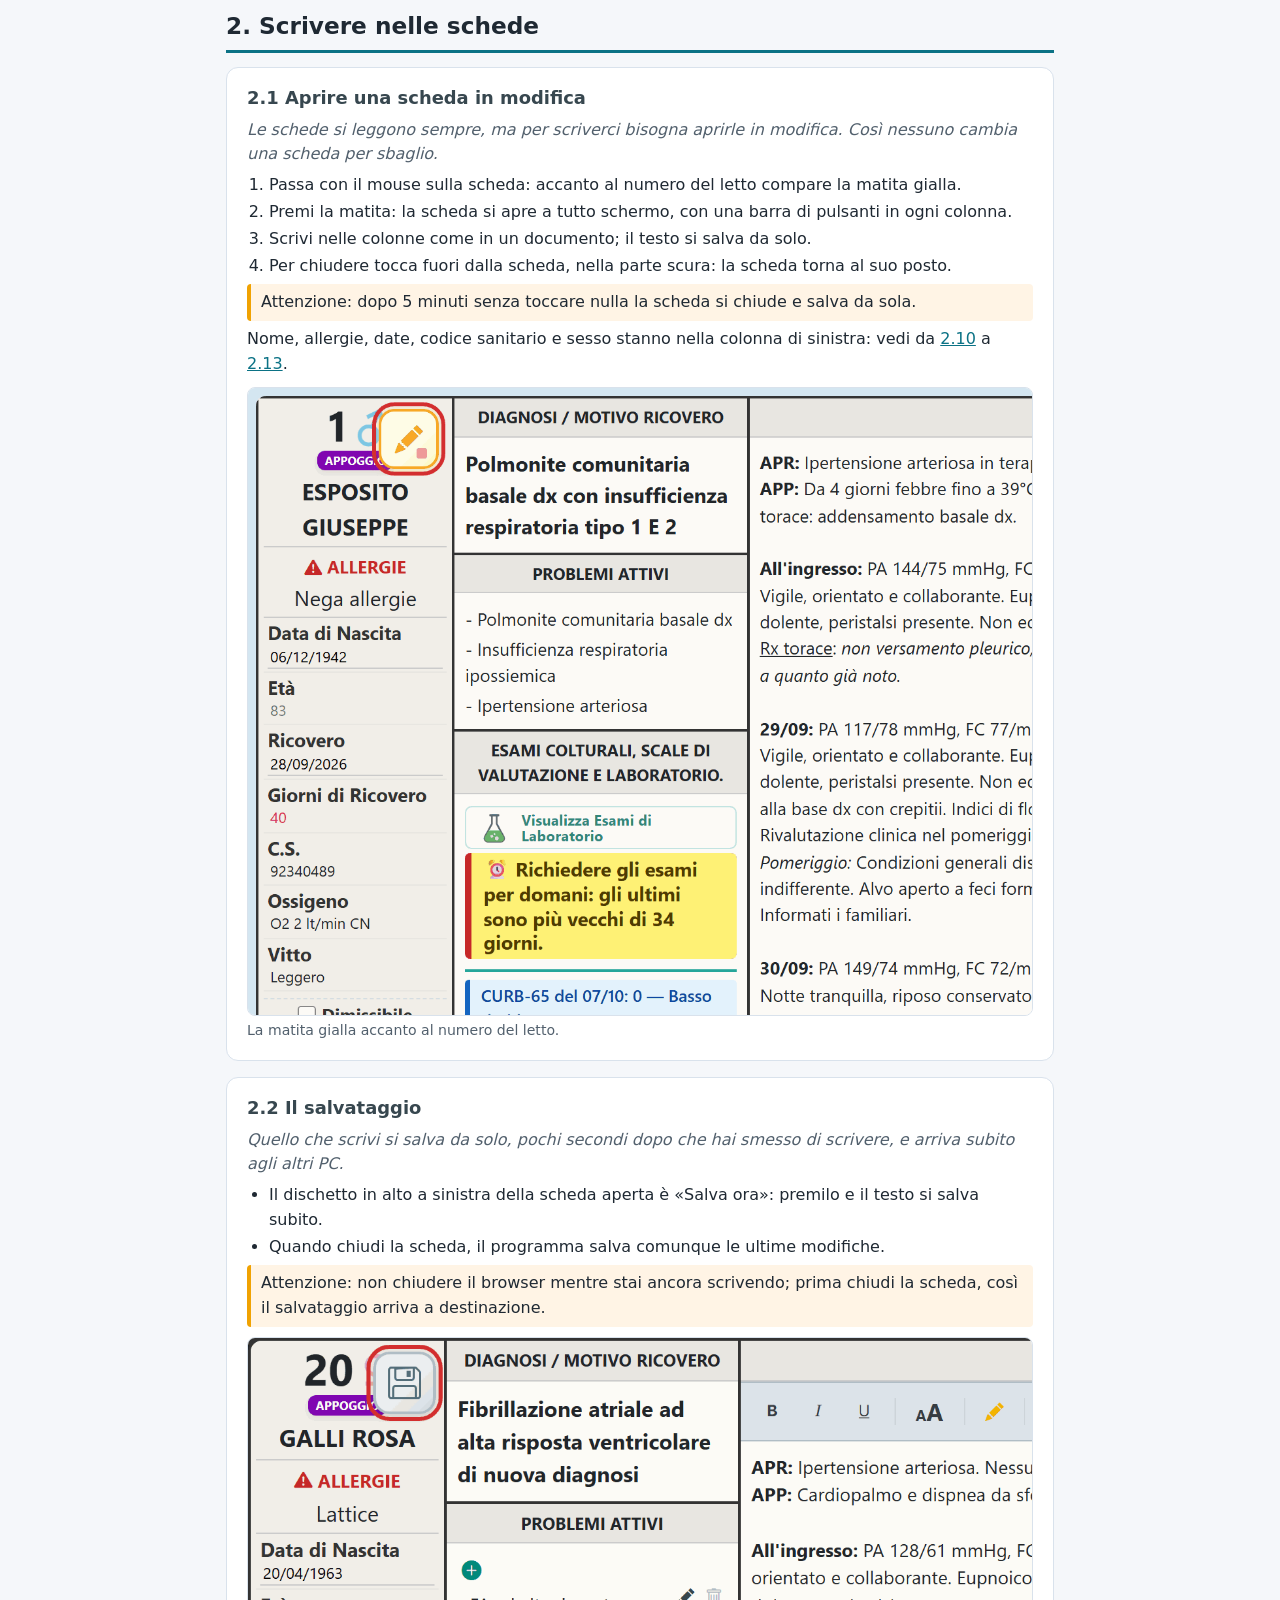
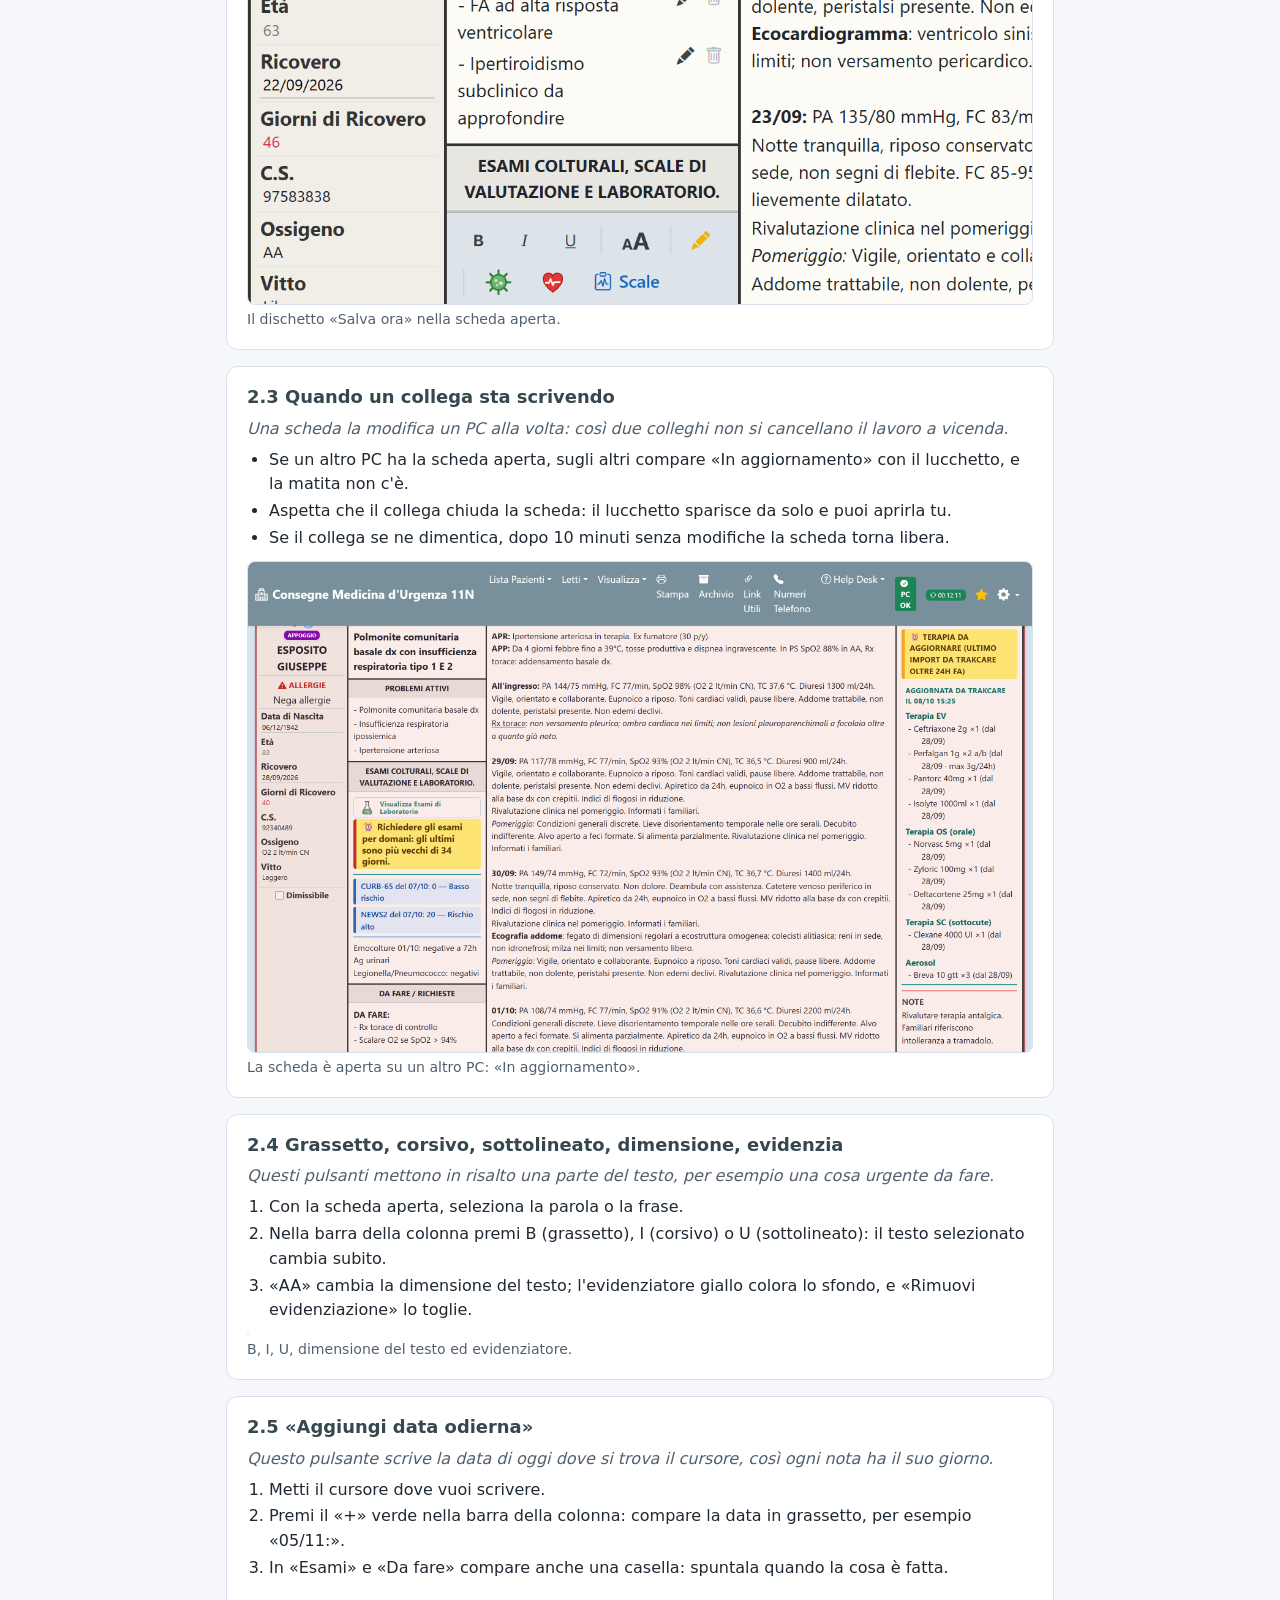
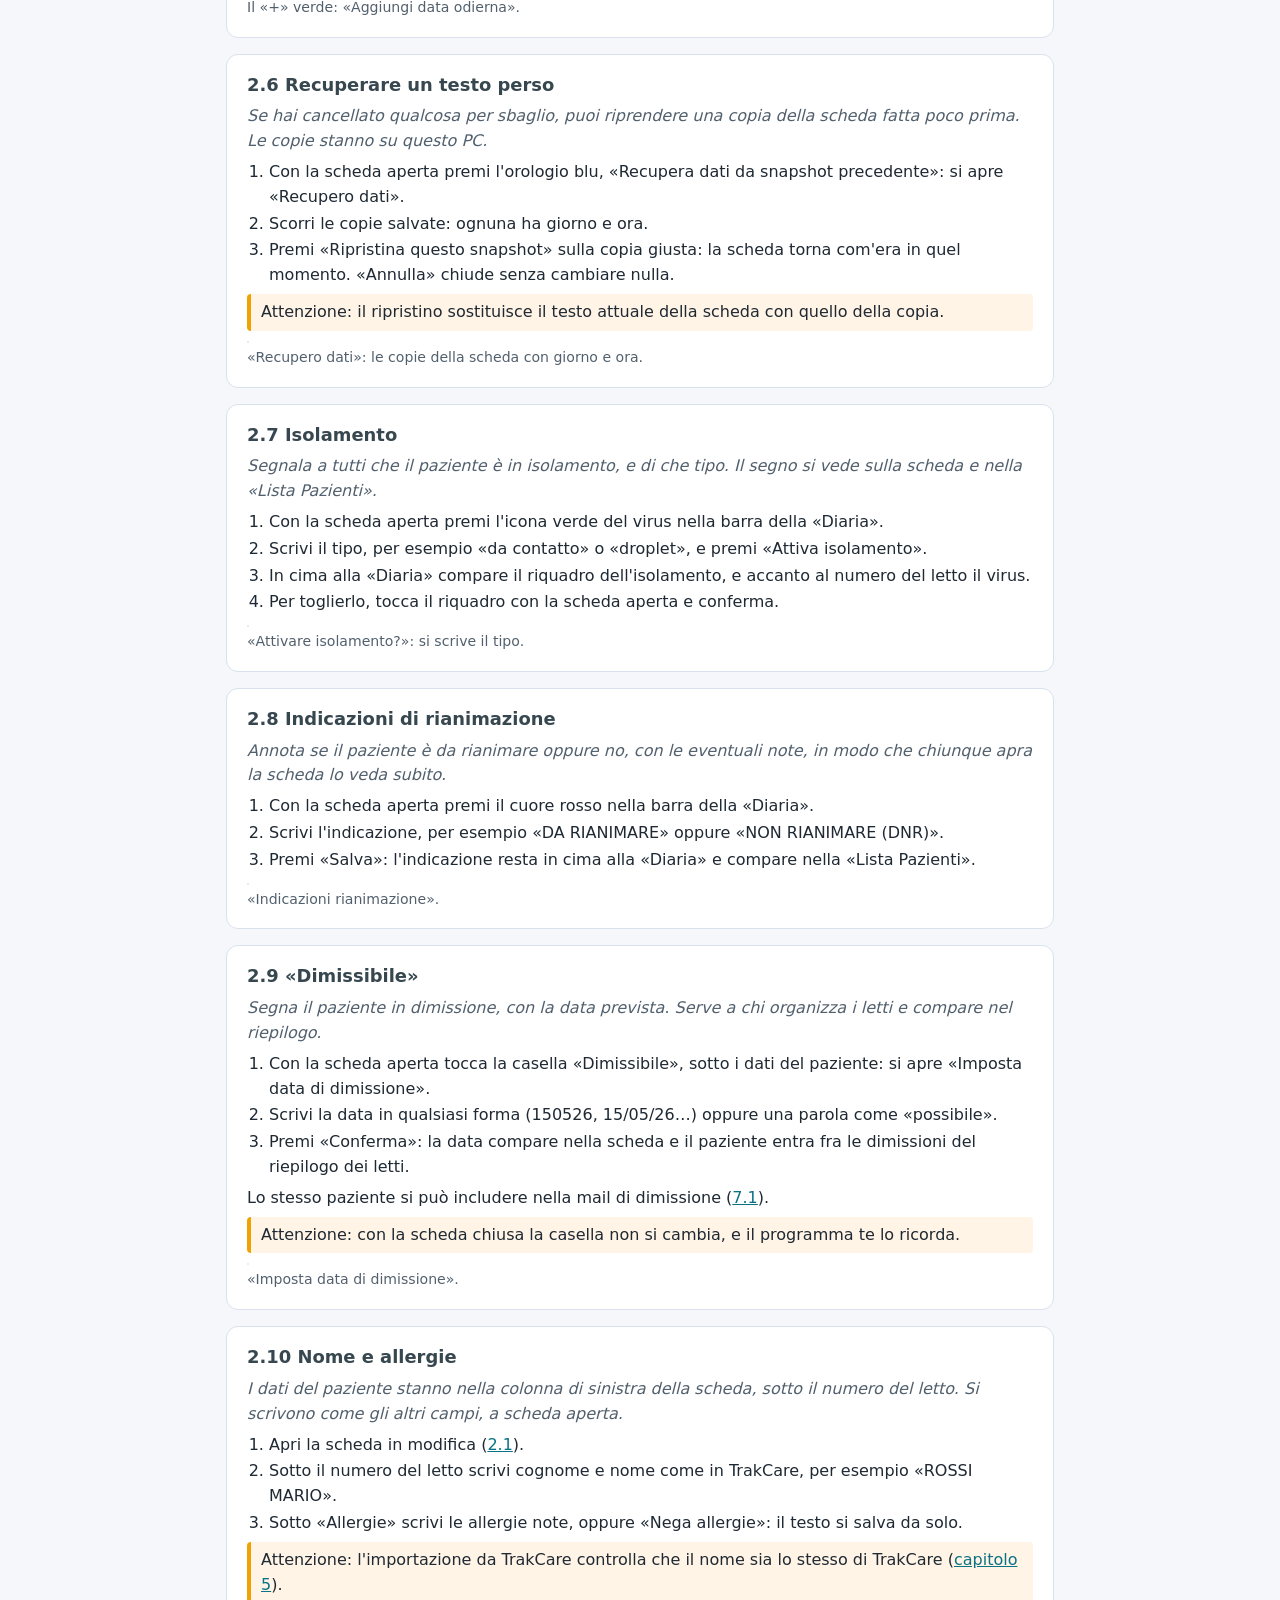
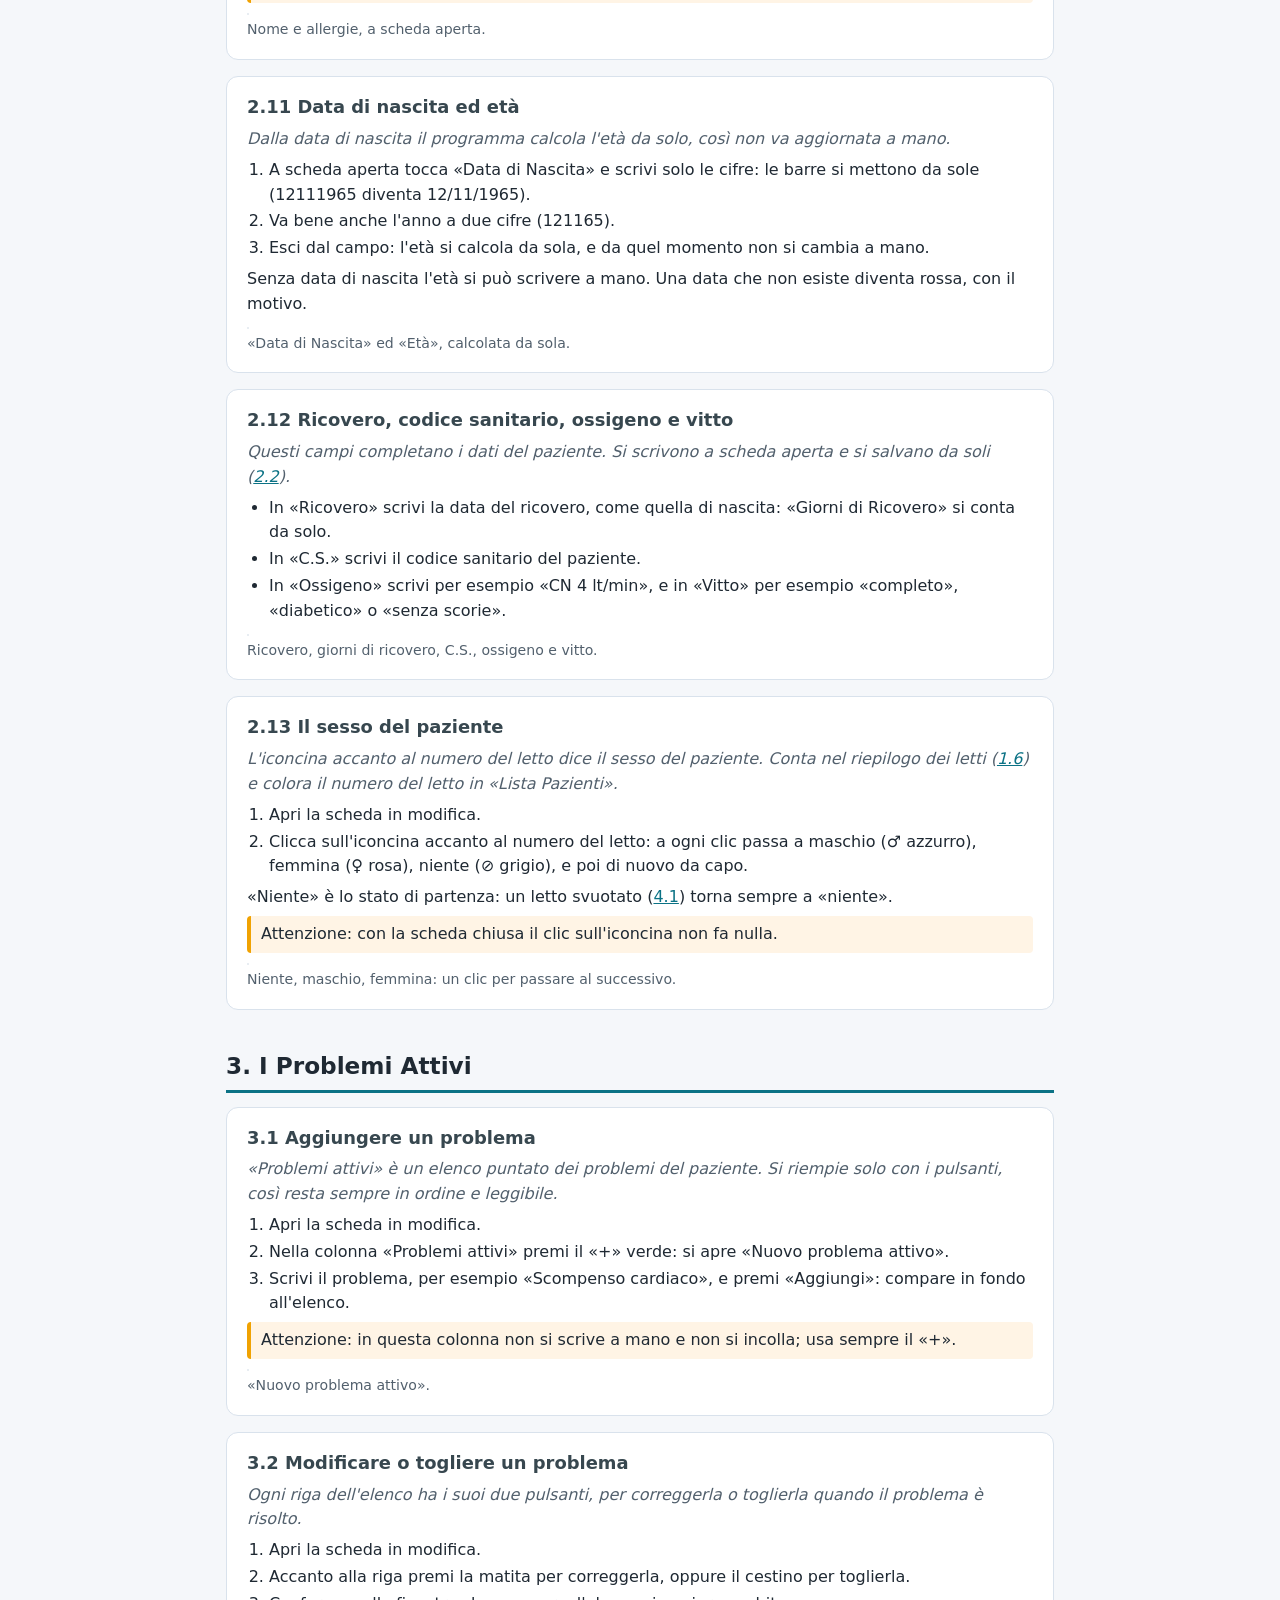
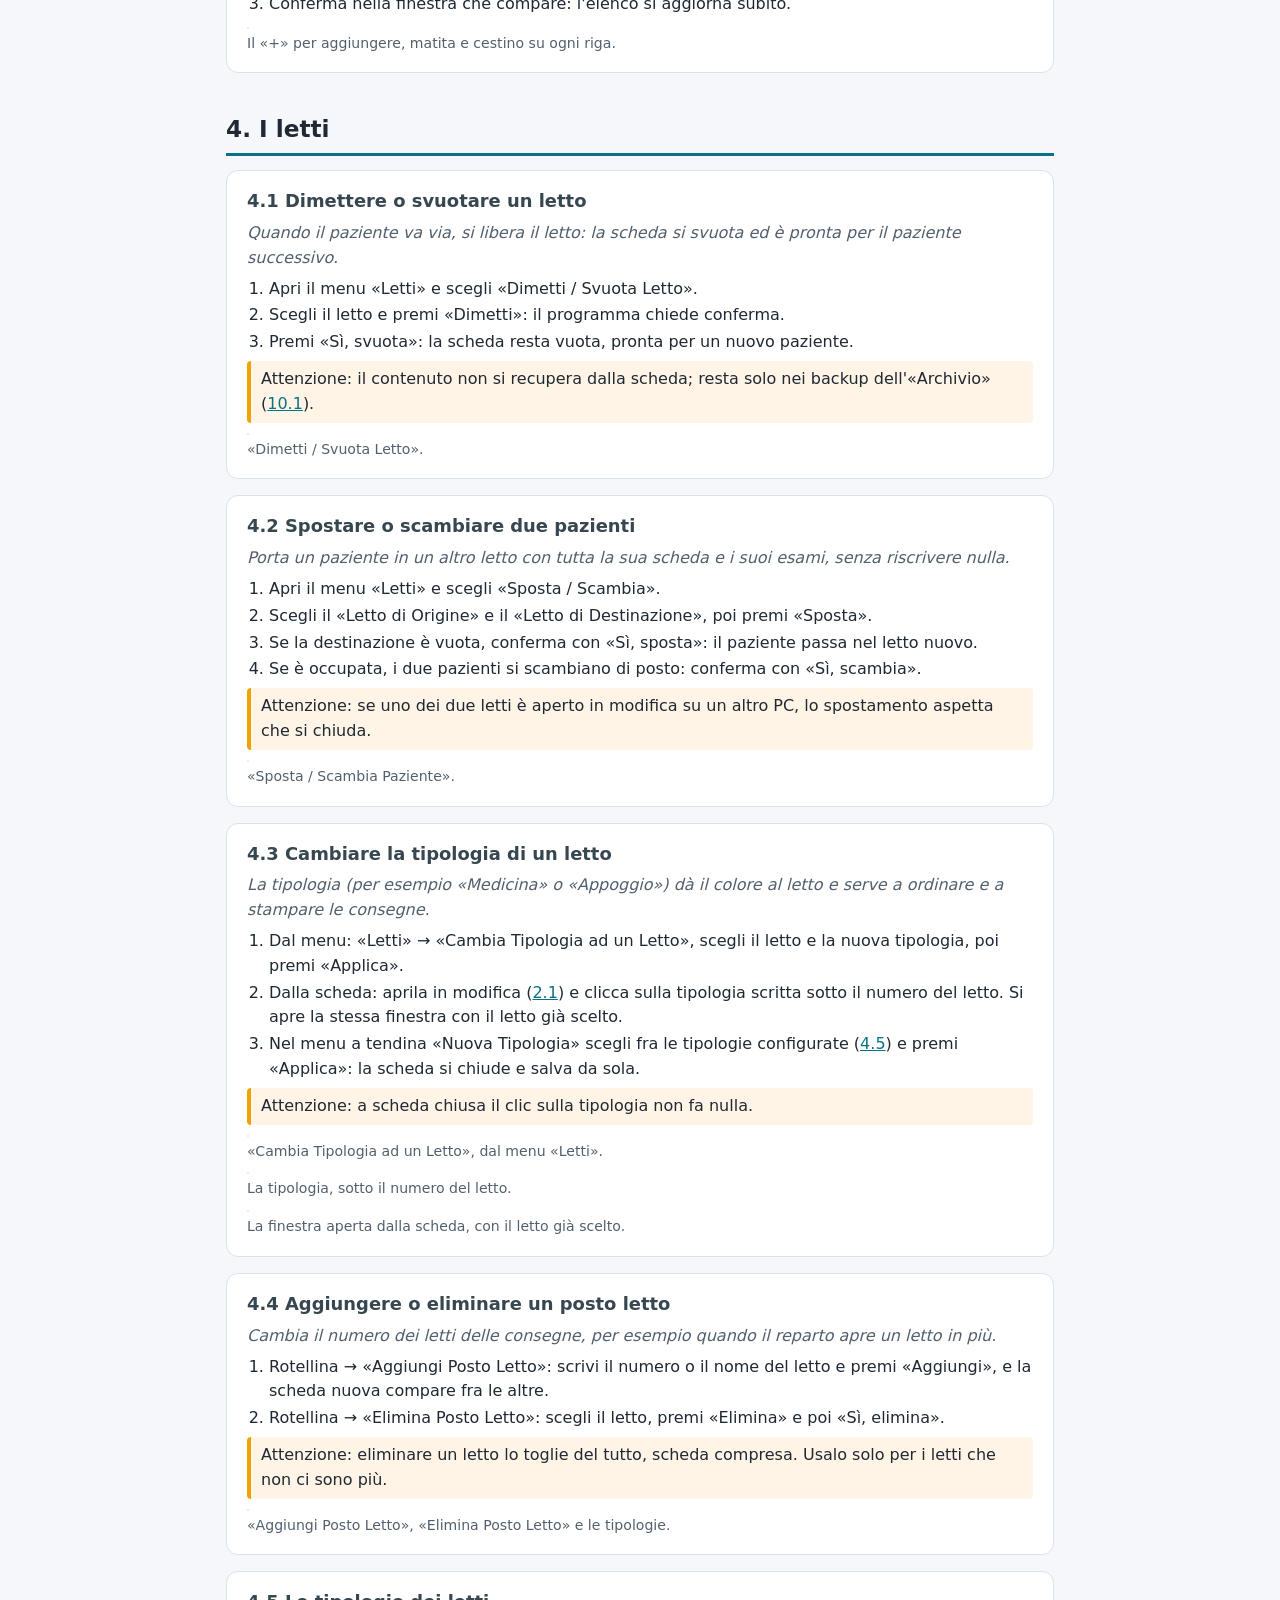
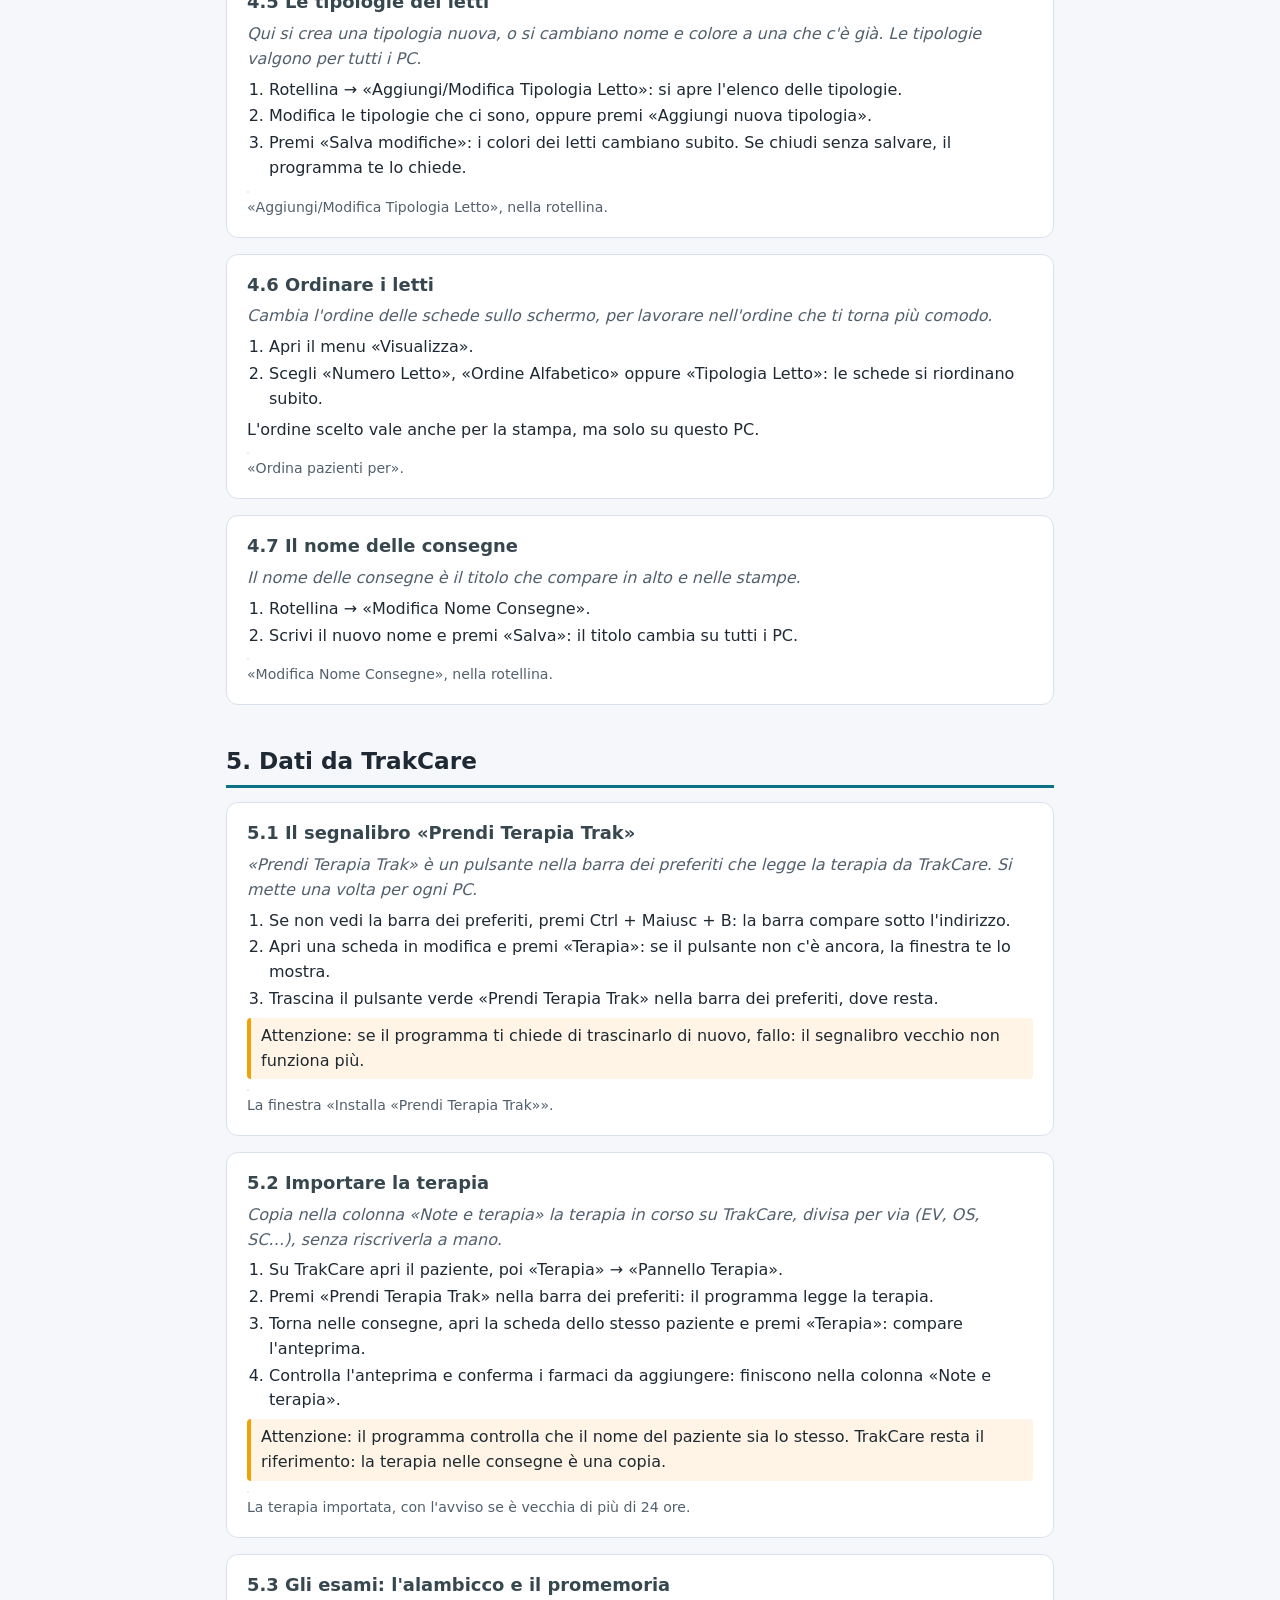
==== commit 47946271: "Sito del reparto collaudo, versione 226 (sorgente eaa3a7c)" ====
--- a/manuale/index.html
+++ b/manuale/index.html
@@ -8,6 +8,8 @@
 <meta http-equiv="Content-Security-Policy" content="default-src 'none'; script-src 'self'; style-src 'self'; img-src 'self'; base-uri 'none'; form-action 'none'">
 <title>Manuale Utente delle Consegne</title>
 <link rel="stylesheet" href="manuale.css">
+<!---->
+<script src="moduli.js" data-spenti-se-mancano="aiuto" defer></script>
 <link rel="stylesheet" href="indice-laterale.css">
 <script src="indice-laterale.js" defer></script>
 <link rel="stylesheet" href="ingrandisci.css">
@@ -18,8 +20,8 @@
 <body>
 <header class="testata">
   <h1>Manuale Utente del Sistema Consegne</h1>
-  <p class="sotto">Come usare il programma, dall'accesso all'ultima funzione. Ogni funzione ha il suo capitoletto.</p>
-  <p class="azioni"><a class="btn" href="manuale-consegne.pdf" download>Scarica il PDF</a> <a class="btn chiaro solo-fuori-cornice" href="../">Torna alle consegne</a></p>
+  <p class="sotto">Come usare il programma, dall'accesso all'ultima funzione. Ogni funzione ha il suo capitoletto, e qui trovi solo quelle attive nel tuo reparto.</p>
+  <p class="azioni"><a class="btn" href="manuale-consegne.pdf" download data-pdf-completo>Scarica il PDF</a> <a class="btn chiaro solo-fuori-cornice" href="../">Torna alle consegne</a></p>
 </header>
 
 <nav class="indice" aria-label="Indice">
@@ -30,16 +32,16 @@
     <li><a href="#c2">Scrivere nelle schede</a></li>
     <li><a href="#c3">I Problemi Attivi</a></li>
     <li><a href="#c4">I letti</a></li>
-    <li><a href="#c5">Dati da TrakCare</a></li>
-    <li><a href="#c6">Le scale di valutazione</a></li>
-    <li><a href="#c7">La mail di dimissione</a></li>
-    <li><a href="#c8">Numeri Telefono</a></li>
-    <li><a href="#c9">Stampare</a></li>
-    <li><a href="#c10">Archivio e backup</a></li>
-    <li><a href="#c11">Help Desk</a></li>
-    <li><a href="#c12">Altre voci del menu</a></li>
-    <li><a href="#c13">Aggiornamenti e problemi comuni</a></li>
-    <li><a href="#c14">Indice delle funzioni e glossario</a></li>
+    <li value="5" data-modulo="terapia laboratorio"><a href="#c5">Dati da TrakCare</a></li>
+    <li value="6" data-modulo="scale"><a href="#c6">Le scale di valutazione</a></li>
+    <li value="7" data-modulo="dimissioni"><a href="#c7">La mail di dimissione</a></li>
+    <li value="8" data-modulo="rubrica"><a href="#c8">Numeri Telefono</a></li>
+    <li value="9"><a href="#c9">Stampare</a></li>
+    <li value="10"><a href="#c10">Archivio e backup</a></li>
+    <li value="11" data-modulo="aiuto"><a href="#c11">Help Desk</a></li>
+    <li value="12"><a href="#c12">Altre voci del menu</a></li>
+    <li value="13"><a href="#c13">Aggiornamenti e problemi comuni</a></li>
+    <li value="14"><a href="#c14">Indice delle funzioni e glossario</a></li>
   </ol>
 </nav>
 
@@ -50,75 +52,77 @@
 
 <section class="cap" id="c1-1">
   <h3>1.1 Che cos'è il Sistema Consegne</h3>
-  <p class="serve">Serve a tenere le consegne del reparto: una scheda per ogni letto, uguale su tutti i PC.</p>
-  <ul>
-    <li>Quello che scrivi su un PC compare sugli altri dopo pochi secondi.</li>
+  <p class="serve">Il Sistema Consegne tiene le consegne del reparto: una scheda per ogni letto, uguale su tutti i PC. Sostituisce il foglio delle consegne e lo tiene sempre aggiornato.</p>
+  <ul>
+    <li>Quello che scrivi su un PC compare sugli altri dopo pochi secondi, senza bisogno di ricaricare la pagina.</li>
     <li>Ogni scheda ha le colonne «Diagnosi», «Problemi attivi», «Esami», «Da fare», «Diaria ed epicrisi» e «Note e terapia».</li>
-    <li>Il programma salva da solo: non c'è un pulsante «Salva» da ricordarsi.</li>
+    <li>Il programma salva da solo mentre scrivi, quindi non c'è un pulsante «Salva» da ricordarsi.</li>
   </ul>
   <figure><img src="img/06-matita.webp" alt="La scheda di un letto" loading="lazy"><figcaption>Una scheda: il numero del letto, il paziente e le sue colonne.</figcaption></figure>
 </section>
 
 <section class="cap" id="c1-2">
   <h3>1.2 Da dove si apre</h3>
-  <p class="serve">Il programma si apre dal browser, sui PC del reparto e anche dal telefono.</p>
-  <ol>
-    <li>Apri il segnalibro delle consegne che trovi nel browser del reparto: porta da solo all'indirizzo giusto.</li>
-    <li>Dal telefono funziona allo stesso modo: il menu si apre con il pulsante a tre righe in alto.</li>
-  </ol>
-  <p class="att">Attenzione: non salvare la pagina in altri modi. Usa sempre il segnalibro o l'indirizzo qui sopra.</p>
+  <p class="serve">Il programma si apre dal browser, sui PC del reparto e anche dal telefono: non c'è nulla da installare.</p>
+  <ol>
+    <li>Apri il segnalibro delle consegne che trovi nel browser del reparto: ti porta da solo all'indirizzo giusto.</li>
+    <li>Dal telefono funziona allo stesso modo; il menu si apre con il pulsante a tre righe in alto.</li>
+  </ol>
+  <p class="att">Attenzione: non salvare la pagina in altri modi. Usa sempre il segnalibro, che porta sempre all'indirizzo in uso.</p>
   <figure class="telefono"><img src="img/50-menu-telefono.webp" alt="Il menu dal telefono" loading="lazy"><figcaption>Dal telefono il menu si apre con il pulsante a tre righe.</figcaption></figure>
 </section>
 
 <section class="cap" id="c1-3">
   <h3>1.3 Entrare: «Accedi con Google»</h3>
-  <p class="serve">Si entra con l'account Google del reparto, una volta per ogni PC.</p>
-  <ol>
-    <li>Premi «Accedi con Google».</li>
+  <p class="serve">Per entrare si usa l'account Google del reparto. Lo si fa una volta per ogni PC: poi il PC resta collegato.</p>
+  <ol>
+    <li>Premi «Accedi con Google»: si apre la scelta dell'account.</li>
     <li>Scegli l'account del reparto, quello scritto sopra il pulsante.</li>
-    <li>Le consegne compaiono da sole. La volta dopo il PC è già collegato.</li>
-  </ol>
-  <p class="att">Attenzione: entra solo con l'account del reparto. Un altro account viene rifiutato.</p>
+    <li>Le consegne compaiono da sole, e la volta dopo il PC è già collegato.</li>
+  </ol>
+  <p class="att">Attenzione: entra solo con l'account del reparto; un altro account viene rifiutato.</p>
   <figure><img src="img/01-accesso.webp" alt="La schermata di accesso" loading="lazy"><figcaption>La schermata di accesso, con il pulsante «Accedi con Google».</figcaption></figure>
 </section>
 
 <section class="cap" id="c1-4">
   <h3>1.4 La schermata principale</h3>
-  <p class="serve">In alto c'è la barra dei menu, sotto le schede dei letti una dopo l'altra.</p>
-  <ul>
-    <li>A sinistra: «Lista Pazienti», «Letti», «Visualizza», «Stampa», «Archivio», «Link Utili», «Numeri Telefono», «Help Desk».</li>
-    <li>A destra: la spia «PC OK», l'ora dell'ultimo aggiornamento e la rotellina delle impostazioni.</li>
-    <li>Toccando il nome delle consegne, in alto a sinistra, la pagina rilegge i dati.</li>
+  <p class="serve">In alto c'è la barra dei menu, e sotto le schede dei letti, una dopo l'altra. Da qui parte tutto il lavoro.</p>
+  <ul>
+    <li>A sinistra ci sono i menu «Lista Pazienti», «Letti», «Visualizza», «Stampa», «Archivio» e «Link Utili».</li>
+    <li data-modulo="rubrica">«Numeri Telefono» apre la rubrica dell'ospedale (capitolo <a href="#c8">8</a>).</li>
+    <li data-modulo="aiuto">«Help Desk» serve a segnalare un problema e apre anche questo manuale (capitolo <a href="#c11">11</a>).</li>
+    <li>A destra ci sono la spia «PC OK», l'ora dell'ultimo aggiornamento e la rotellina delle impostazioni.</li>
+    <li>Se tocchi il nome delle consegne, in alto a sinistra, la pagina rilegge subito i dati.</li>
   </ul>
   <figure><img src="img/02-schermata.webp" alt="La schermata principale" loading="lazy"><figcaption>La barra dei menu e la prima scheda.</figcaption></figure>
 </section>
 
 <section class="cap" id="c1-5">
   <h3>1.5 «Lista Pazienti»</h3>
-  <p class="serve">Mostra tutti i letti con il paziente e la tipologia, per arrivare subito alla scheda giusta.</p>
-  <ol>
-    <li>Premi «Lista Pazienti» nella barra in alto.</li>
+  <p class="serve">«Lista Pazienti» mostra tutti i letti con il paziente e la tipologia, e ti porta subito alla scheda giusta senza scorrere la pagina.</p>
+  <ol>
+    <li>Premi «Lista Pazienti» nella barra in alto: si apre l'elenco dei letti.</li>
     <li>Tocca un letto: la pagina scorre fino alla sua scheda.</li>
   </ol>
-  <p>Le icone accanto al nome indicano isolamento, dimissione e indicazioni di rianimazione.</p>
+  <p>Le icone accanto al nome dicono se il paziente è in isolamento, in dimissione o ha indicazioni di rianimazione.</p>
   <figure><img src="img/03-lista-pazienti.webp" alt="Il menu Lista Pazienti" loading="lazy"><figcaption>«Lista Pazienti»: letto, paziente, tipologia.</figcaption></figure>
 </section>
 
 <section class="cap" id="c1-6">
   <h3>1.6 Il riepilogo dei letti</h3>
-  <p class="serve">Conta i letti per sesso, per tipologia e per stato.</p>
-  <ol>
-    <li>Premi «Letti» nella barra in alto.</li>
-    <li>In fondo al menu, sotto «Riepilogo Letti», trovi i conti: letti vuoti, in dimissione, in isolamento, con note di rianimazione.</li>
+  <p class="serve">Il riepilogo conta i letti per sesso, per tipologia e per stato: serve a sapere in un colpo d'occhio come è messo il reparto.</p>
+  <ol>
+    <li>Premi «Letti» nella barra in alto: si apre il menu dei letti.</li>
+    <li>In fondo, sotto «Riepilogo Letti», leggi i conti: letti vuoti, in dimissione, in isolamento e con note di rianimazione.</li>
   </ol>
   <figure><img src="img/05-riepilogo-letti.webp" alt="Il riepilogo dei letti" loading="lazy"><figcaption>Il riquadro «Riepilogo Letti» nel menu «Letti».</figcaption></figure>
 </section>
 
 <section class="cap" id="c1-7">
   <h3>1.7 Che versione ho?</h3>
-  <p class="serve">Serve quando segnali un problema: dice quale versione del programma usa il tuo PC.</p>
-  <ol>
-    <li>Premi la rotellina in alto a destra.</li>
+  <p class="serve">La versione dice quale aggiornamento del programma sta usando il tuo PC. Serve soprattutto quando segnali un problema.</p>
+  <ol>
+    <li>Premi la rotellina in alto a destra: si apre il menu delle impostazioni.</li>
     <li>In fondo al menu leggi «Versione applicazione»: è un numero, per esempio 213.</li>
   </ol>
   <figure><img src="img/04-versione.webp" alt="La versione nel menu della rotellina" loading="lazy"><figcaption>La riga «Versione applicazione» nel menu della rotellina.</figcaption></figure>
@@ -129,12 +133,12 @@
 
 <section class="cap" id="c2-1">
   <h3>2.1 Aprire una scheda in modifica</h3>
-  <p class="serve">Le schede si leggono sempre; per scriverci si apre la scheda in modifica.</p>
+  <p class="serve">Le schede si leggono sempre, ma per scriverci bisogna aprirle in modifica. Così nessuno cambia una scheda per sbaglio.</p>
   <ol>
     <li>Passa con il mouse sulla scheda: accanto al numero del letto compare la matita gialla.</li>
     <li>Premi la matita: la scheda si apre a tutto schermo, con una barra di pulsanti in ogni colonna.</li>
-    <li>Scrivi nelle colonne come in un documento.</li>
-    <li>Per chiudere tocca fuori dalla scheda, nella parte scura.</li>
+    <li>Scrivi nelle colonne come in un documento; il testo si salva da solo.</li>
+    <li>Per chiudere tocca fuori dalla scheda, nella parte scura: la scheda torna al suo posto.</li>
   </ol>
   <p class="att">Attenzione: dopo 5 minuti senza toccare nulla la scheda si chiude e salva da sola.</p>
   <p>Nome, allergie, date, codice sanitario e sesso stanno nella colonna di sinistra: vedi da <a href="#c2-10">2.10</a> a <a href="#c2-13">2.13</a>.</p>
@@ -143,21 +147,21 @@
 
 <section class="cap" id="c2-2">
   <h3>2.2 Il salvataggio</h3>
-  <p class="serve">Quello che scrivi si salva da solo, pochi secondi dopo che hai smesso di scrivere.</p>
-  <ul>
-    <li>Il pulsante con il dischetto, in alto a sinistra della scheda aperta, è «Salva ora»: salva subito.</li>
-    <li>Quando chiudi la scheda il programma salva comunque le ultime modifiche.</li>
-  </ul>
-  <p class="att">Attenzione: non chiudere il browser mentre stai ancora scrivendo; prima chiudi la scheda.</p>
+  <p class="serve">Quello che scrivi si salva da solo, pochi secondi dopo che hai smesso di scrivere, e arriva subito agli altri PC.</p>
+  <ul>
+    <li>Il dischetto in alto a sinistra della scheda aperta è «Salva ora»: premilo e il testo si salva subito.</li>
+    <li>Quando chiudi la scheda, il programma salva comunque le ultime modifiche.</li>
+  </ul>
+  <p class="att">Attenzione: non chiudere il browser mentre stai ancora scrivendo; prima chiudi la scheda, così il salvataggio arriva a destinazione.</p>
   <figure><img src="img/07-salva.webp" alt="Il pulsante Salva ora" loading="lazy"><figcaption>Il dischetto «Salva ora» nella scheda aperta.</figcaption></figure>
 </section>
 
 <section class="cap" id="c2-3">
   <h3>2.3 Quando un collega sta scrivendo</h3>
-  <p class="serve">Una scheda la modifica un PC alla volta, così due colleghi non si cancellano il lavoro.</p>
-  <ul>
-    <li>Se un altro PC ha la scheda aperta, sugli altri compare «In aggiornamento» con il lucchetto.</li>
-    <li>Aspetta che il collega chiuda la scheda: il lucchetto sparisce da solo.</li>
+  <p class="serve">Una scheda la modifica un PC alla volta: così due colleghi non si cancellano il lavoro a vicenda.</p>
+  <ul>
+    <li>Se un altro PC ha la scheda aperta, sugli altri compare «In aggiornamento» con il lucchetto, e la matita non c'è.</li>
+    <li>Aspetta che il collega chiuda la scheda: il lucchetto sparisce da solo e puoi aprirla tu.</li>
     <li>Se il collega se ne dimentica, dopo 10 minuti senza modifiche la scheda torna libera.</li>
   </ul>
   <figure><img src="img/08-bloccata.webp" alt="Una scheda in aggiornamento su un altro PC" loading="lazy"><figcaption>La scheda è aperta su un altro PC: «In aggiornamento».</figcaption></figure>
@@ -165,33 +169,33 @@
 
 <section class="cap" id="c2-4">
   <h3>2.4 Grassetto, corsivo, sottolineato, dimensione, evidenzia</h3>
-  <p class="serve">Servono a mettere in risalto una parte del testo.</p>
+  <p class="serve">Questi pulsanti mettono in risalto una parte del testo, per esempio una cosa urgente da fare.</p>
   <ol>
     <li>Con la scheda aperta, seleziona la parola o la frase.</li>
-    <li>Nella barra della colonna premi B (grassetto), I (corsivo) o U (sottolineato).</li>
-    <li>«AA» cambia la dimensione del testo; l'evidenziatore giallo colora lo sfondo, con «Rimuovi evidenziazione» per toglierlo.</li>
+    <li>Nella barra della colonna premi B (grassetto), I (corsivo) o U (sottolineato): il testo selezionato cambia subito.</li>
+    <li>«AA» cambia la dimensione del testo; l'evidenziatore giallo colora lo sfondo, e «Rimuovi evidenziazione» lo toglie.</li>
   </ol>
   <figure><img src="img/09-formattazione.webp" alt="I pulsanti di formattazione" loading="lazy"><figcaption>B, I, U, dimensione del testo ed evidenziatore.</figcaption></figure>
 </section>
 
 <section class="cap" id="c2-5">
   <h3>2.5 «Aggiungi data odierna»</h3>
-  <p class="serve">Scrive la data di oggi, così ogni nota ha il suo giorno.</p>
+  <p class="serve">Questo pulsante scrive la data di oggi dove si trova il cursore, così ogni nota ha il suo giorno.</p>
   <ol>
     <li>Metti il cursore dove vuoi scrivere.</li>
-    <li>Premi il «+» verde nella barra della colonna.</li>
-    <li>Nella «Diaria» compare la data in grassetto, per esempio «05/11:». In «Esami» e «Da fare» compare anche una casella da spuntare quando la cosa è fatta.</li>
+    <li>Premi il «+» verde nella barra della colonna: compare la data in grassetto, per esempio «05/11:».</li>
+    <li>In «Esami» e «Da fare» compare anche una casella: spuntala quando la cosa è fatta.</li>
   </ol>
   <figure><img src="img/10-data.webp" alt="Il pulsante Aggiungi data odierna" loading="lazy"><figcaption>Il «+» verde: «Aggiungi data odierna».</figcaption></figure>
 </section>
 
 <section class="cap" id="c2-6">
   <h3>2.6 Recuperare un testo perso</h3>
-  <p class="serve">Se hai cancellato qualcosa per sbaglio, puoi riprendere una copia di prima della scheda.</p>
-  <ol>
-    <li>Con la scheda aperta premi l'orologio blu, «Recupera dati da snapshot precedente».</li>
-    <li>Scorri le copie salvate su questo PC: ognuna ha giorno e ora.</li>
-    <li>Premi «Ripristina questo snapshot» sulla copia giusta, oppure «Annulla».</li>
+  <p class="serve">Se hai cancellato qualcosa per sbaglio, puoi riprendere una copia della scheda fatta poco prima. Le copie stanno su questo PC.</p>
+  <ol>
+    <li>Con la scheda aperta premi l'orologio blu, «Recupera dati da snapshot precedente»: si apre «Recupero dati».</li>
+    <li>Scorri le copie salvate: ognuna ha giorno e ora.</li>
+    <li>Premi «Ripristina questo snapshot» sulla copia giusta: la scheda torna com'era in quel momento. «Annulla» chiude senza cambiare nulla.</li>
   </ol>
   <p class="att">Attenzione: il ripristino sostituisce il testo attuale della scheda con quello della copia.</p>
   <figure><img src="img/11-snapshot.webp" alt="La finestra Recupero dati" loading="lazy"><figcaption>«Recupero dati»: le copie della scheda con giorno e ora.</figcaption></figure>
@@ -199,81 +203,83 @@
 
 <section class="cap" id="c2-7">
   <h3>2.7 Isolamento</h3>
-  <p class="serve">Segnala un paziente in isolamento, con il tipo di isolamento.</p>
+  <p class="serve">Segnala a tutti che il paziente è in isolamento, e di che tipo. Il segno si vede sulla scheda e nella «Lista Pazienti».</p>
   <ol>
     <li>Con la scheda aperta premi l'icona verde del virus nella barra della «Diaria».</li>
     <li>Scrivi il tipo, per esempio «da contatto» o «droplet», e premi «Attiva isolamento».</li>
-    <li>In cima alla «Diaria» compare il riquadro dell'isolamento, e il virus accanto al numero del letto.</li>
-    <li>Per toglierlo tocca il riquadro con la scheda aperta.</li>
+    <li>In cima alla «Diaria» compare il riquadro dell'isolamento, e accanto al numero del letto il virus.</li>
+    <li>Per toglierlo, tocca il riquadro con la scheda aperta e conferma.</li>
   </ol>
   <figure><img src="img/12-isolamento.webp" alt="Attivare l'isolamento" loading="lazy"><figcaption>«Attivare isolamento?»: si scrive il tipo.</figcaption></figure>
 </section>
 
 <section class="cap" id="c2-8">
   <h3>2.8 Indicazioni di rianimazione</h3>
-  <p class="serve">Annota se il paziente è da rianimare oppure no, con le eventuali note.</p>
+  <p class="serve">Annota se il paziente è da rianimare oppure no, con le eventuali note, in modo che chiunque apra la scheda lo veda subito.</p>
   <ol>
     <li>Con la scheda aperta premi il cuore rosso nella barra della «Diaria».</li>
     <li>Scrivi l'indicazione, per esempio «DA RIANIMARE» oppure «NON RIANIMARE (DNR)».</li>
-    <li>Premi «Salva»: l'indicazione resta in cima alla «Diaria».</li>
+    <li>Premi «Salva»: l'indicazione resta in cima alla «Diaria» e compare nella «Lista Pazienti».</li>
   </ol>
   <figure><img src="img/13-rianimazione.webp" alt="Indicazioni rianimazione" loading="lazy"><figcaption>«Indicazioni rianimazione».</figcaption></figure>
 </section>
 
 <section class="cap" id="c2-9">
   <h3>2.9 «Dimissibile»</h3>
-  <p class="serve">Segna il paziente in dimissione, con la data prevista.</p>
-  <ol>
-    <li>Con la scheda aperta tocca la casella «Dimissibile», sotto i dati del paziente.</li>
+  <p class="serve">Segna il paziente in dimissione, con la data prevista. Serve a chi organizza i letti e compare nel riepilogo.</p>
+  <ol>
+    <li>Con la scheda aperta tocca la casella «Dimissibile», sotto i dati del paziente: si apre «Imposta data di dimissione».</li>
     <li>Scrivi la data in qualsiasi forma (150526, 15/05/26…) oppure una parola come «possibile».</li>
-    <li>Premi «Conferma». Il paziente compare fra le dimissioni della mail e del riepilogo.</li>
-  </ol>
-  <p class="att">Attenzione: con la scheda chiusa la casella non si cambia; il programma te lo ricorda.</p>
+    <li>Premi «Conferma»: la data compare nella scheda e il paziente entra fra le dimissioni del riepilogo dei letti.</li>
+  </ol>
+  <p data-modulo="dimissioni">Lo stesso paziente si può includere nella mail di dimissione (<a href="#c7-1">7.1</a>).</p>
+  <p class="att">Attenzione: con la scheda chiusa la casella non si cambia, e il programma te lo ricorda.</p>
   <figure><img src="img/14-dimissibile.webp" alt="Imposta data di dimissione" loading="lazy"><figcaption>«Imposta data di dimissione».</figcaption></figure>
 </section>
 
 <section class="cap" id="c2-10">
   <h3>2.10 Nome e allergie</h3>
-  <p class="serve">I dati del paziente stanno nella colonna di sinistra della scheda, sotto il numero del letto.</p>
+  <p class="serve">I dati del paziente stanno nella colonna di sinistra della scheda, sotto il numero del letto. Si scrivono come gli altri campi, a scheda aperta.</p>
   <ol>
     <li>Apri la scheda in modifica (<a href="#c2-1">2.1</a>).</li>
-    <li>Sotto il numero del letto scrivi cognome e nome, come in TrakCare (per esempio «ROSSI MARIO»).</li>
-    <li>Sotto «Allergie» scrivi le allergie note, oppure «Nega allergie».</li>
-  </ol>
-  <p class="att">Attenzione: l'importazione di terapia ed esami controlla che il nome sia lo stesso di TrakCare (<a href="#c5-2">5.2</a>).</p>
+    <li>Sotto il numero del letto scrivi cognome e nome come in TrakCare, per esempio «ROSSI MARIO».</li>
+    <li>Sotto «Allergie» scrivi le allergie note, oppure «Nega allergie»: il testo si salva da solo.</li>
+  </ol>
+  <p class="att" data-modulo="terapia laboratorio">Attenzione: l'importazione da TrakCare controlla che il nome sia lo stesso di TrakCare (<a href="#c5">capitolo 5</a>).</p>
   <figure><img src="img/06b-nome-allergie.webp" alt="Nome e allergie nella scheda aperta" loading="lazy"><figcaption>Nome e allergie, a scheda aperta.</figcaption></figure>
 </section>
 
 <section class="cap" id="c2-11">
   <h3>2.11 Data di nascita ed età</h3>
+  <p class="serve">Dalla data di nascita il programma calcola l'età da solo, così non va aggiornata a mano.</p>
   <ol>
     <li>A scheda aperta tocca «Data di Nascita» e scrivi solo le cifre: le barre si mettono da sole (12111965 diventa 12/11/1965).</li>
     <li>Va bene anche l'anno a due cifre (121165).</li>
-    <li>Esci dal campo: l'età si calcola da sola e non si può cambiare a mano.</li>
-  </ol>
-  <p>Senza data di nascita, l'età si può scrivere a mano. Una data che non esiste diventa rossa, con il motivo.</p>
+    <li>Esci dal campo: l'età si calcola da sola, e da quel momento non si cambia a mano.</li>
+  </ol>
+  <p>Senza data di nascita l'età si può scrivere a mano. Una data che non esiste diventa rossa, con il motivo.</p>
   <figure class="telefono"><img src="img/06c-data-nascita.webp" alt="Data di nascita ed età" loading="lazy"><figcaption>«Data di Nascita» ed «Età», calcolata da sola.</figcaption></figure>
 </section>
 
 <section class="cap" id="c2-12">
   <h3>2.12 Ricovero, codice sanitario, ossigeno e vitto</h3>
-  <ul>
-    <li>«Ricovero»: la data del ricovero, scritta come quella di nascita. «Giorni di Ricovero» si conta da solo.</li>
-    <li>«C.S.»: il codice sanitario del paziente.</li>
-    <li>«Ossigeno»: per esempio «CN 4 lt/min»; «Vitto»: per esempio «completo», «diabetico», «senza scorie».</li>
-  </ul>
-  <p>Tutti si scrivono a scheda aperta e si salvano da soli (<a href="#c2-2">2.2</a>).</p>
+  <p class="serve">Questi campi completano i dati del paziente. Si scrivono a scheda aperta e si salvano da soli (<a href="#c2-2">2.2</a>).</p>
+  <ul>
+    <li>In «Ricovero» scrivi la data del ricovero, come quella di nascita: «Giorni di Ricovero» si conta da solo.</li>
+    <li>In «C.S.» scrivi il codice sanitario del paziente.</li>
+    <li>In «Ossigeno» scrivi per esempio «CN 4 lt/min», e in «Vitto» per esempio «completo», «diabetico» o «senza scorie».</li>
+  </ul>
   <figure class="telefono"><img src="img/06d-ricovero-cs.webp" alt="Ricovero, codice sanitario, ossigeno e vitto" loading="lazy"><figcaption>Ricovero, giorni di ricovero, C.S., ossigeno e vitto.</figcaption></figure>
 </section>
 
 <section class="cap" id="c2-13">
   <h3>2.13 Il sesso del paziente</h3>
-  <p class="serve">L'iconcina accanto al numero del letto dice il sesso del paziente.</p>
+  <p class="serve">L'iconcina accanto al numero del letto dice il sesso del paziente. Conta nel riepilogo dei letti (<a href="#c1-6">1.6</a>) e colora il numero del letto in «Lista Pazienti».</p>
   <ol>
     <li>Apri la scheda in modifica.</li>
-    <li>Clicca sull'iconcina accanto al numero del letto: a ogni clic passa a maschio (♂ azzurro), femmina (♀ rosa), niente (⊘ grigio), e di nuovo da capo.</li>
-  </ol>
-  <p>«Niente» è lo stato di partenza: un letto svuotato (<a href="#c4-1">4.1</a>) torna sempre a «niente». Il sesso conta nel riepilogo dei letti (<a href="#c1-6">1.6</a>) e colora il numero del letto in «Lista Pazienti».</p>
+    <li>Clicca sull'iconcina accanto al numero del letto: a ogni clic passa a maschio (♂ azzurro), femmina (♀ rosa), niente (⊘ grigio), e poi di nuovo da capo.</li>
+  </ol>
+  <p>«Niente» è lo stato di partenza: un letto svuotato (<a href="#c4-1">4.1</a>) torna sempre a «niente».</p>
   <p class="att">Attenzione: con la scheda chiusa il clic sull'iconcina non fa nulla.</p>
   <figure><img src="img/06f-sesso-stati.webp" alt="I tre stati dell'icona del sesso" loading="lazy"><figcaption>Niente, maschio, femmina: un clic per passare al successivo.</figcaption></figure>
 </section>
@@ -283,23 +289,23 @@
 
 <section class="cap" id="c3-1">
   <h3>3.1 Aggiungere un problema</h3>
-  <p class="serve">«Problemi attivi» è un elenco puntato: si riempie solo con i pulsanti, così resta in ordine.</p>
+  <p class="serve">«Problemi attivi» è un elenco puntato dei problemi del paziente. Si riempie solo con i pulsanti, così resta sempre in ordine e leggibile.</p>
   <ol>
     <li>Apri la scheda in modifica.</li>
-    <li>Nella colonna «Problemi attivi» premi il «+» verde.</li>
-    <li>Scrivi il problema, per esempio «Scompenso cardiaco», e premi «Aggiungi».</li>
-  </ol>
-  <p class="att">Attenzione: in questa colonna non si scrive a mano e non si incolla: usa sempre il «+».</p>
+    <li>Nella colonna «Problemi attivi» premi il «+» verde: si apre «Nuovo problema attivo».</li>
+    <li>Scrivi il problema, per esempio «Scompenso cardiaco», e premi «Aggiungi»: compare in fondo all'elenco.</li>
+  </ol>
+  <p class="att">Attenzione: in questa colonna non si scrive a mano e non si incolla; usa sempre il «+».</p>
   <figure><img src="img/16-problema-nuovo.webp" alt="Nuovo problema attivo" loading="lazy"><figcaption>«Nuovo problema attivo».</figcaption></figure>
 </section>
 
 <section class="cap" id="c3-2">
   <h3>3.2 Modificare o togliere un problema</h3>
-  <p class="serve">Ogni riga ha i suoi due pulsanti.</p>
+  <p class="serve">Ogni riga dell'elenco ha i suoi due pulsanti, per correggerla o toglierla quando il problema è risolto.</p>
   <ol>
     <li>Apri la scheda in modifica.</li>
     <li>Accanto alla riga premi la matita per correggerla, oppure il cestino per toglierla.</li>
-    <li>Conferma nella finestra che compare.</li>
+    <li>Conferma nella finestra che compare: l'elenco si aggiorna subito.</li>
   </ol>
   <figure><img src="img/15-problemi.webp" alt="I pulsanti dei Problemi Attivi" loading="lazy"><figcaption>Il «+» per aggiungere, matita e cestino su ogni riga.</figcaption></figure>
 </section>
@@ -309,37 +315,37 @@
 
 <section class="cap" id="c4-1">
   <h3>4.1 Dimettere o svuotare un letto</h3>
-  <p class="serve">Libera il letto quando il paziente va via.</p>
-  <ol>
-    <li>Menu «Letti» → «Dimetti / Svuota Letto».</li>
-    <li>Scegli il letto e premi «Dimetti».</li>
-    <li>Conferma con «Sì, svuota». La scheda resta vuota, pronta per un nuovo paziente.</li>
-  </ol>
-  <p class="att">Attenzione: il contenuto non si recupera dalla scheda; resta solo nei backup dell'«Archivio».</p>
+  <p class="serve">Quando il paziente va via, si libera il letto: la scheda si svuota ed è pronta per il paziente successivo.</p>
+  <ol>
+    <li>Apri il menu «Letti» e scegli «Dimetti / Svuota Letto».</li>
+    <li>Scegli il letto e premi «Dimetti»: il programma chiede conferma.</li>
+    <li>Premi «Sì, svuota»: la scheda resta vuota, pronta per un nuovo paziente.</li>
+  </ol>
+  <p class="att">Attenzione: il contenuto non si recupera dalla scheda; resta solo nei backup dell'«Archivio» (<a href="#c10-1">10.1</a>).</p>
   <figure><img src="img/17-dimetti.webp" alt="Dimetti o svuota letto" loading="lazy"><figcaption>«Dimetti / Svuota Letto».</figcaption></figure>
 </section>
 
 <section class="cap" id="c4-2">
   <h3>4.2 Spostare o scambiare due pazienti</h3>
-  <p class="serve">Porta un paziente in un altro letto, con tutta la sua scheda ed i suoi esami.</p>
-  <ol>
-    <li>Menu «Letti» → «Sposta / Scambia».</li>
+  <p class="serve">Porta un paziente in un altro letto con tutta la sua scheda<span data-modulo="laboratorio"> e i suoi esami</span>, senza riscrivere nulla.</p>
+  <ol>
+    <li>Apri il menu «Letti» e scegli «Sposta / Scambia».</li>
     <li>Scegli il «Letto di Origine» e il «Letto di Destinazione», poi premi «Sposta».</li>
-    <li>Se la destinazione è vuota conferma con «Sì, sposta».</li>
-    <li>Se è occupata, i due pazienti si scambiano: conferma con «Sì, scambia».</li>
-  </ol>
-  <p class="att">Attenzione: se uno dei due letti è aperto in modifica su un altro PC, lo spostamento aspetta.</p>
+    <li>Se la destinazione è vuota, conferma con «Sì, sposta»: il paziente passa nel letto nuovo.</li>
+    <li>Se è occupata, i due pazienti si scambiano di posto: conferma con «Sì, scambia».</li>
+  </ol>
+  <p class="att">Attenzione: se uno dei due letti è aperto in modifica su un altro PC, lo spostamento aspetta che si chiuda.</p>
   <figure><img src="img/18-sposta.webp" alt="Sposta o scambia paziente" loading="lazy"><figcaption>«Sposta / Scambia Paziente».</figcaption></figure>
 </section>
 
 <section class="cap" id="c4-3">
   <h3>4.3 Cambiare la tipologia di un letto</h3>
-  <p class="serve">La tipologia (per esempio «Medicina» o «Appoggio») colora il letto e serve a ordinare e stampare.</p>
+  <p class="serve">La tipologia (per esempio «Medicina» o «Appoggio») dà il colore al letto e serve a ordinare e a stampare le consegne.</p>
   <ol>
     <li>Dal menu: «Letti» → «Cambia Tipologia ad un Letto», scegli il letto e la nuova tipologia, poi premi «Applica».</li>
-    <li>Dalla scheda: aprila in modifica (<a href="#c2-1">2.1</a>) e clicca sulla tipologia scritta sotto il numero del letto. Si apre la stessa finestra, con il letto già scelto: nel menu a tendina «Nuova Tipologia» scegli fra le tipologie configurate (<a href="#c4-5">4.5</a>) e premi «Applica».</li>
-  </ol>
-  <p>Dopo «Applica» dalla scheda, la scheda si chiude e salva da sola.</p>
+    <li>Dalla scheda: aprila in modifica (<a href="#c2-1">2.1</a>) e clicca sulla tipologia scritta sotto il numero del letto. Si apre la stessa finestra con il letto già scelto.</li>
+    <li>Nel menu a tendina «Nuova Tipologia» scegli fra le tipologie configurate (<a href="#c4-5">4.5</a>) e premi «Applica»: la scheda si chiude e salva da sola.</li>
+  </ol>
   <p class="att">Attenzione: a scheda chiusa il clic sulla tipologia non fa nulla.</p>
   <figure><img src="img/19-tipologia.webp" alt="Cambia tipologia" loading="lazy"><figcaption>«Cambia Tipologia ad un Letto», dal menu «Letti».</figcaption></figure>
   <figure class="telefono"><img src="img/19b-tipologia-etichetta.webp" alt="La tipologia sotto il numero del letto" loading="lazy"><figcaption>La tipologia, sotto il numero del letto.</figcaption></figure>
@@ -348,10 +354,10 @@
 
 <section class="cap" id="c4-4">
   <h3>4.4 Aggiungere o eliminare un posto letto</h3>
-  <p class="serve">Cambia il numero dei letti delle consegne.</p>
-  <ol>
-    <li>Rotellina → «Aggiungi Posto Letto»: scrivi il numero o il nome del letto e premi «Aggiungi».</li>
-    <li>Rotellina → «Elimina Posto Letto»: scegli il letto e premi «Elimina», poi «Sì, elimina».</li>
+  <p class="serve">Cambia il numero dei letti delle consegne, per esempio quando il reparto apre un letto in più.</p>
+  <ol>
+    <li>Rotellina → «Aggiungi Posto Letto»: scrivi il numero o il nome del letto e premi «Aggiungi», e la scheda nuova compare fra le altre.</li>
+    <li>Rotellina → «Elimina Posto Letto»: scegli il letto, premi «Elimina» e poi «Sì, elimina».</li>
   </ol>
   <p class="att">Attenzione: eliminare un letto lo toglie del tutto, scheda compresa. Usalo solo per i letti che non ci sono più.</p>
   <figure><img src="img/20-letti-rotellina.webp" alt="Le voci dei letti nella rotellina" loading="lazy"><figcaption>«Aggiungi Posto Letto», «Elimina Posto Letto» e le tipologie.</figcaption></figure>
@@ -359,232 +365,233 @@
 
 <section class="cap" id="c4-5">
   <h3>4.5 Le tipologie dei letti</h3>
-  <p class="serve">Crea una tipologia nuova o cambia nome e colore a una esistente.</p>
-  <ol>
-    <li>Rotellina → «Aggiungi/Modifica Tipologia Letto».</li>
-    <li>Modifica le tipologie, oppure premi «Aggiungi nuova tipologia».</li>
-    <li>Premi «Salva modifiche». Se chiudi senza salvare, il programma te lo chiede.</li>
+  <p class="serve">Qui si crea una tipologia nuova, o si cambiano nome e colore a una che c'è già. Le tipologie valgono per tutti i PC.</p>
+  <ol>
+    <li>Rotellina → «Aggiungi/Modifica Tipologia Letto»: si apre l'elenco delle tipologie.</li>
+    <li>Modifica le tipologie che ci sono, oppure premi «Aggiungi nuova tipologia».</li>
+    <li>Premi «Salva modifiche»: i colori dei letti cambiano subito. Se chiudi senza salvare, il programma te lo chiede.</li>
   </ol>
   <figure><img src="img/20-letti-rotellina.webp" alt="La voce delle tipologie" loading="lazy"><figcaption>«Aggiungi/Modifica Tipologia Letto», nella rotellina.</figcaption></figure>
 </section>
 
 <section class="cap" id="c4-6">
   <h3>4.6 Ordinare i letti</h3>
-  <p class="serve">Cambia l'ordine delle schede sullo schermo.</p>
-  <ol>
-    <li>Menu «Visualizza».</li>
-    <li>Scegli «Numero Letto», «Ordine Alfabetico» oppure «Tipologia Letto».</li>
-  </ol>
-  <p>L'ordine scelto vale anche per la stampa, su questo PC.</p>
+  <p class="serve">Cambia l'ordine delle schede sullo schermo, per lavorare nell'ordine che ti torna più comodo.</p>
+  <ol>
+    <li>Apri il menu «Visualizza».</li>
+    <li>Scegli «Numero Letto», «Ordine Alfabetico» oppure «Tipologia Letto»: le schede si riordinano subito.</li>
+  </ol>
+  <p>L'ordine scelto vale anche per la stampa, ma solo su questo PC.</p>
   <figure><img src="img/21-ordina.webp" alt="Il menu Visualizza" loading="lazy"><figcaption>«Ordina pazienti per».</figcaption></figure>
 </section>
 
 <section class="cap" id="c4-7">
   <h3>4.7 Il nome delle consegne</h3>
-  <p class="serve">Cambia il titolo che compare in alto e nelle stampe.</p>
+  <p class="serve">Il nome delle consegne è il titolo che compare in alto e nelle stampe.</p>
   <ol>
     <li>Rotellina → «Modifica Nome Consegne».</li>
-    <li>Scrivi il nuovo nome e premi «Salva».</li>
+    <li>Scrivi il nuovo nome e premi «Salva»: il titolo cambia su tutti i PC.</li>
   </ol>
   <figure><img src="img/22-nome-archivio-impostazioni.webp" alt="Modifica nome consegne" loading="lazy"><figcaption>«Modifica Nome Consegne», nella rotellina.</figcaption></figure>
 </section>
 
 <!---->
-<h2 class="capitolo" id="c5">5. Dati da TrakCare</h2>
-
-<section class="cap" id="c5-1">
+<h2 class="capitolo" id="c5" data-modulo="terapia laboratorio">5. Dati da TrakCare</h2>
+
+<section class="cap" id="c5-1" data-modulo="terapia">
   <h3>5.1 Il segnalibro «Prendi Terapia Trak»</h3>
-  <p class="serve">È un pulsante nella barra dei preferiti che legge la terapia da TrakCare. Si mette una volta per PC.</p>
-  <ol>
-    <li>Se non vedi la barra dei preferiti, premi Ctrl + Maiusc + B.</li>
-    <li>Apri una scheda in modifica e premi «Terapia»: se il pulsante non c'è ancora, la finestra lo mostra.</li>
-    <li>Trascina il pulsante verde «Prendi Terapia Trak» nella barra dei preferiti.</li>
+  <p class="serve">«Prendi Terapia Trak» è un pulsante nella barra dei preferiti che legge la terapia da TrakCare. Si mette una volta per ogni PC.</p>
+  <ol>
+    <li>Se non vedi la barra dei preferiti, premi Ctrl + Maiusc + B: la barra compare sotto l'indirizzo.</li>
+    <li>Apri una scheda in modifica e premi «Terapia»: se il pulsante non c'è ancora, la finestra te lo mostra.</li>
+    <li>Trascina il pulsante verde «Prendi Terapia Trak» nella barra dei preferiti, dove resta.</li>
   </ol>
   <p class="att">Attenzione: se il programma ti chiede di trascinarlo di nuovo, fallo: il segnalibro vecchio non funziona più.</p>
   <figure><img src="img/25-terapia-segnalibro.webp" alt="Installa Prendi Terapia Trak" loading="lazy"><figcaption>La finestra «Installa «Prendi Terapia Trak»».</figcaption></figure>
 </section>
 
-<section class="cap" id="c5-2">
+<section class="cap" id="c5-2" data-modulo="terapia">
   <h3>5.2 Importare la terapia</h3>
-  <p class="serve">Copia nella colonna «Note e terapia» la terapia in corso su TrakCare, divisa per via (EV, OS, SC…).</p>
-  <ol>
-    <li>Su TrakCare apri il paziente: «Terapia» → «Pannello Terapia».</li>
-    <li>Premi il pulsante «Prendi Terapia Trak» nella barra dei preferiti.</li>
-    <li>Torna nelle consegne, apri la scheda dello stesso paziente e premi «Terapia».</li>
-    <li>Controlla l'anteprima e conferma i farmaci da aggiungere.</li>
+  <p class="serve">Copia nella colonna «Note e terapia» la terapia in corso su TrakCare, divisa per via (EV, OS, SC…), senza riscriverla a mano.</p>
+  <ol>
+    <li>Su TrakCare apri il paziente, poi «Terapia» → «Pannello Terapia».</li>
+    <li>Premi «Prendi Terapia Trak» nella barra dei preferiti: il programma legge la terapia.</li>
+    <li>Torna nelle consegne, apri la scheda dello stesso paziente e premi «Terapia»: compare l'anteprima.</li>
+    <li>Controlla l'anteprima e conferma i farmaci da aggiungere: finiscono nella colonna «Note e terapia».</li>
   </ol>
   <p class="att">Attenzione: il programma controlla che il nome del paziente sia lo stesso. TrakCare resta il riferimento: la terapia nelle consegne è una copia.</p>
   <figure><img src="img/25b-terapia-colonna.webp" alt="La terapia nella colonna Note e terapia" loading="lazy"><figcaption>La terapia importata, con l'avviso se è vecchia di più di 24 ore.</figcaption></figure>
 </section>
 
-<section class="cap" id="c5-3">
+<section class="cap" id="c5-3" data-modulo="laboratorio">
   <h3>5.3 Gli esami: l'alambicco e il promemoria</h3>
-  <p class="serve">Nella colonna degli esami di ogni scheda c'è il riquadro del laboratorio.</p>
-  <ul>
-    <li>«Visualizza Esami di Laboratorio», con l'alambicco, apre gli esami del paziente.</li>
-    <li>Il riquadro giallo «Richiedere gli esami per domani» ricorda che gli ultimi esami sono vecchi.</li>
+  <p class="serve">Nella colonna degli esami di ogni scheda c'è il riquadro del laboratorio, che porta agli esami del paziente e ricorda quando richiederli.</p>
+  <ul>
+    <li>«Visualizza Esami di Laboratorio», con l'alambicco, apre la finestra degli esami del paziente.</li>
+    <li>Il riquadro giallo «Richiedere gli esami per domani» compare quando gli ultimi esami sono vecchi: ricorda di richiederli.</li>
   </ul>
   <figure><img src="img/26b-lab-alambicco.webp" alt="Il riquadro del laboratorio" loading="lazy"><figcaption>L'alambicco e il promemoria degli esami.</figcaption></figure>
 </section>
 
-<section class="cap" id="c5-4">
+<section class="cap" id="c5-4" data-modulo="laboratorio">
   <h3>5.4 La finestra degli esami e i grafici</h3>
-  <p class="serve">Mostra tutti gli esami del paziente, giorno per giorno, con i valori fuori norma in rosso.</p>
-  <ol>
-    <li>Con la scheda aperta premi «Laboratorio», oppure l'alambicco.</li>
-    <li>Cerca un esame con «Ricerca esame», in alto.</li>
-    <li>Premi il piccolo grafico sotto il nome di un esame: si apre l'andamento nel tempo. «Torna alla tabella» per tornare.</li>
-    <li>«Selezione multipla» confronta più esami in un grafico solo.</li>
+  <p class="serve">La finestra mostra tutti gli esami del paziente, giorno per giorno, con i valori fuori norma in rosso.</p>
+  <ol>
+    <li>Con la scheda aperta premi «Laboratorio», oppure l'alambicco: si apre la tabella degli esami.</li>
+    <li>Cerca un esame con «Ricerca esame», in alto: la tabella mostra solo quello.</li>
+    <li>Premi il piccolo grafico sotto il nome di un esame: si apre l'andamento nel tempo, e «Torna alla tabella» ti riporta indietro.</li>
+    <li>«Selezione multipla» mette più esami a confronto in un grafico solo.</li>
   </ol>
   <figure><img src="img/27-lab-tabella.webp" alt="La tabella degli esami" loading="lazy"><figcaption>La tabella degli esami.</figcaption></figure>
   <figure><img src="img/28-lab-grafico.webp" alt="Il grafico di un esame" loading="lazy"><figcaption>Il grafico di un esame nel tempo.</figcaption></figure>
 </section>
 
-<section class="cap" id="c5-5">
+<section class="cap" id="c5-5" data-modulo="laboratorio">
   <h3>5.5 Importare gli esami</h3>
-  <p class="serve">Copia gli esami da TrakCare con il segnalibro «Prendi Esami Trak».</p>
-  <ol>
-    <li>La prima volta trascina «Prendi Esami Trak» nella barra dei preferiti (lo mostra la finestra degli esami).</li>
+  <p class="serve">Copia gli esami da TrakCare con il segnalibro «Prendi Esami Trak», così la tabella è completa senza ricopiare i valori.</p>
+  <ol>
+    <li>La prima volta trascina «Prendi Esami Trak» nella barra dei preferiti: lo mostra la finestra degli esami.</li>
     <li>Su TrakCare apri il paziente e vai in «Laboratorio».</li>
-    <li>Premi il pulsante nella barra dei preferiti e aspetta «Esami copiati».</li>
-    <li>Torna nelle consegne e premi «Aggiorna Esami».</li>
+    <li>Premi il pulsante nella barra dei preferiti e aspetta il messaggio «Esami copiati».</li>
+    <li>Torna nelle consegne e premi «Aggiorna Esami»: gli esami nuovi entrano nella tabella.</li>
   </ol>
   <figure><img src="img/26-lab-segnalibro.webp" alt="Come importare gli esami" loading="lazy"><figcaption>Le istruzioni nella finestra degli esami.</figcaption></figure>
 </section>
 
-<section class="cap" id="c5-6">
+<section class="cap" id="c5-6" data-modulo="laboratorio">
   <h3>5.6 «Imposta allarmi»</h3>
-  <p class="serve">Decide dopo quanti giorni compare il promemoria per richiedere gli esami.</p>
+  <p class="serve">Decide dopo quanti giorni senza esami compare il promemoria per richiederli, letto per letto.</p>
   <ol>
     <li>Nella finestra degli esami premi «Imposta allarmi».</li>
-    <li>Scegli i giorni (1, 2, 3, 5, 7 o un altro numero) e premi «Salva».</li>
+    <li>Scegli i giorni (1, 2, 3, 5, 7 o un altro numero) e premi «Salva»: il promemoria segue la scelta nuova.</li>
     <li>«Usa predefinito» torna al valore della tipologia del letto.</li>
   </ol>
   <figure><img src="img/29-lab-allarmi.webp" alt="Imposta allarmi" loading="lazy"><figcaption>«Ogni quanto richiedere gli esami».</figcaption></figure>
 </section>
 
 <!---->
-<h2 class="capitolo" id="c6">6. Le scale di valutazione</h2>
-
-<section class="cap" id="c6-1">
+<h2 class="capitolo" id="c6" data-modulo="scale">6. Le scale di valutazione</h2>
+
+<section class="cap" id="c6-1" data-modulo="scale">
   <h3>6.1 Aprire una scala</h3>
-  <p class="serve">Una calcolatrice di scale cliniche (CHA₂DS₂-VASc, HAS-BLED, Wells, qSOFA…).</p>
-  <ol>
-    <li>Apri la scheda in modifica e premi «Scale».</li>
+  <p class="serve">Le scale sono una calcolatrice di punteggi clinici (CHA₂DS₂-VASc, HAS-BLED, Wells, qSOFA…), con il risultato che si può mettere nella scheda.</p>
+  <ol>
+    <li>Apri la scheda in modifica e premi «Scale»: si apre l'elenco delle scale.</li>
     <li>Cerca la scala per nome, oppure scorri l'elenco diviso per argomento.</li>
-    <li>Tocca la scala che ti serve.</li>
+    <li>Tocca la scala che ti serve: si apre con le sue domande.</li>
   </ol>
   <figure><img src="img/23-scale.webp" alt="L'elenco delle scale" loading="lazy"><figcaption>«Scale di valutazione».</figcaption></figure>
 </section>
 
-<section class="cap" id="c6-2">
+<section class="cap" id="c6-2" data-modulo="scale">
   <h3>6.2 Compilare e mettere il punteggio nella scheda</h3>
-  <p class="serve">Il punteggio si calcola mentre scegli le risposte.</p>
-  <ol>
-    <li>Rispondi a ogni voce con i pulsanti («No», «Sì +1»…).</li>
-    <li>Leggi il punteggio e il suo significato in fondo.</li>
+  <p class="serve">Il punteggio si calcola mentre scegli le risposte, e con un pulsante finisce nella scheda del paziente.</p>
+  <ol>
+    <li>Rispondi a ogni voce con i pulsanti («No», «Sì +1»…): il punteggio cambia a ogni risposta.</li>
+    <li>Leggi in fondo il punteggio e il suo significato.</li>
     <li>Premi «Inserisci in consegna»: nella scheda compare un riquadro azzurro con scala, data e risultato.</li>
   </ol>
-  <p>«Quando usare», «Perché usare» e «Insidie e note» spiegano la scala.</p>
+  <p>«Quando usare», «Perché usare» e «Insidie e note» spiegano a cosa serve la scala e dove può sbagliare.</p>
   <figure><img src="img/24-scala-compila.webp" alt="Compilare una scala" loading="lazy"><figcaption>Una scala compilata, con «Inserisci in consegna».</figcaption></figure>
 </section>
 
 <!---->
-<h2 class="capitolo" id="c7">7. La mail di dimissione</h2>
-
-<section class="cap" id="c7-1">
+<h2 class="capitolo" id="c7" data-modulo="dimissioni">7. La mail di dimissione</h2>
+
+<section class="cap" id="c7-1" data-modulo="dimissioni">
   <h3>7.1 Inviare la mail delle dimissioni</h3>
-  <p class="serve">Manda a chi organizza i letti l'elenco delle dimissioni previste per domani.</p>
-  <ol>
-    <li>Menu «Letti» → «Invia mail dimissioni».</li>
+  <p class="serve">La mail manda a chi organizza i letti l'elenco delle dimissioni previste per domani, preparato dalle schede.</p>
+  <ol>
+    <li>Apri il menu «Letti» e scegli «Invia mail dimissioni».</li>
     <li>Controlla i destinatari e l'oggetto.</li>
-    <li>Spunta i pazienti da includere: quelli con la data gialla sono segnati «Dimissibile».</li>
-    <li>Rileggi l'anteprima: quello che vedi è quello che parte. Premi «Invia» e conferma.</li>
+    <li>Spunta i pazienti da includere: quelli con la data gialla sono segnati «Dimissibile» (<a href="#c2-9">2.9</a>).</li>
+    <li>Rileggi l'anteprima, perché quello che vedi è quello che parte. Premi «Invia» e conferma: la mail parte.</li>
   </ol>
   <p class="att">Attenzione: la mail contiene nomi di pazienti. Controlla bene i destinatari prima di inviare.</p>
   <figure><img src="img/30-mail.webp" alt="Invia mail dimissioni" loading="lazy"><figcaption>«Invia mail dimissioni».</figcaption></figure>
 </section>
 
-<section class="cap" id="c7-2">
+<section class="cap" id="c7-2" data-modulo="dimissioni">
   <h3>7.2 «Impostazioni email» e «Autorizza Google»</h3>
-  <p class="serve">Decide da quale casella parte la mail. Si fa una volta e vale per tutti i PC.</p>
+  <p class="serve">Qui si decide da quale casella parte la mail. Si fa una volta sola e vale per tutti i PC.</p>
   <ol>
     <li>Rotellina → «Impostazioni email».</li>
     <li>Scrivi l'indirizzo della casella Google del reparto e premi «Salva».</li>
-    <li>Se in alto compare il pulsante giallo «Autorizza Google», premilo ed entra con quella casella: serve una volta sola.</li>
-  </ol>
-  <p class="att">Attenzione: usa solo una casella del reparto: una copia di ogni mail resta nella sua posta inviata.</p>
+    <li>Se in alto compare il pulsante giallo «Autorizza Google», premilo ed entra con quella casella: da allora la mail parte da lì.</li>
+  </ol>
+  <p class="att">Attenzione: usa solo una casella del reparto, perché una copia di ogni mail resta nella sua posta inviata.</p>
   <figure><img src="img/31-impostazioni-email.webp" alt="Impostazioni email" loading="lazy"><figcaption>«Impostazioni email».</figcaption></figure>
 </section>
 
 <!---->
-<h2 class="capitolo" id="c8">8. Numeri Telefono</h2>
-
-<section class="cap" id="c8-1">
+<h2 class="capitolo" id="c8" data-modulo="rubrica">8. Numeri Telefono</h2>
+
+<section class="cap" id="c8-1" data-modulo="rubrica">
   <h3>8.1 Cercare un numero e chiamare</h3>
-  <p class="serve">La rubrica dei numeri dell'ospedale, dentro le consegne.</p>
+  <p class="serve">«Numeri Telefono» è la rubrica dei numeri dell'ospedale, dentro le consegne. È la stessa per tutto il reparto.</p>
   <ol>
     <li>Premi «Numeri Telefono» nella barra in alto: la rubrica si apre a destra.</li>
-    <li>Scrivi nella ricerca un nome o un numero, oppure tocca una categoria.</li>
-    <li>«A – Z» mostra le iniziali; «Mostra Tutti» torna all'elenco intero.</li>
-    <li>Dal telefono tocca il numero per chiamare.</li>
+    <li>Scrivi nella ricerca un nome o un numero, oppure tocca una categoria: l'elenco si restringe subito.</li>
+    <li>«A – Z» mostra le iniziali, e «Mostra Tutti» torna all'elenco intero.</li>
+    <li>Dal telefono tocca il numero: parte la chiamata.</li>
   </ol>
   <figure><img src="img/45-rubrica.webp" alt="La rubrica Numeri Telefono" loading="lazy"><figcaption>La rubrica (i nomi e i numeri della figura sono di esempio).</figcaption></figure>
 </section>
 
-<section class="cap" id="c8-2">
+<section class="cap" id="c8-2" data-modulo="rubrica">
   <h3>8.2 Aggiungere, modificare, eliminare un contatto</h3>
-  <p class="serve">La rubrica è di tutto il reparto: un contatto aggiunto lo vedono tutti.</p>
-  <ol>
-    <li>Premi «Nuovo Contatto», oppure la matita accanto a un contatto.</li>
-    <li>Scrivi nome, categoria e numeri; «+ Aggiungi numero» per averne più di uno, con una nota.</li>
-    <li>Premi «Salva». Per eliminare apri il contatto e premi «Elimina».</li>
+  <p class="serve">La rubrica è di tutto il reparto: un contatto che aggiungi o correggi lo vedono subito tutti.</p>
+  <ol>
+    <li>Premi «Nuovo Contatto», oppure la matita accanto a un contatto: si apre la sua scheda.</li>
+    <li>Scrivi nome, categoria e numeri; con «+ Aggiungi numero» ne metti più di uno, ognuno con una nota.</li>
+    <li>Premi «Salva»: il contatto entra nell'elenco. Per eliminarlo apri il contatto e premi «Elimina».</li>
   </ol>
   <p class="att">Attenzione: se un collega ha cambiato lo stesso contatto nel frattempo, il programma te lo dice e non salva.</p>
   <figure><img src="img/46-rubrica-nuovo.webp" alt="Nuovo contatto" loading="lazy"><figcaption>«Nuovo Contatto».</figcaption></figure>
 </section>
 
-<section class="cap" id="c8-3">
+<section class="cap" id="c8-3" data-modulo="rubrica">
   <h3>8.3 Le categorie e l'esportazione</h3>
-  <p class="serve">Le categorie raggruppano i contatti; l'esportazione ne fa una copia in un file.</p>
-  <ol>
-    <li>Premi la rotellina della rubrica, «Gestione categorie».</li>
-    <li>Cambia nome, trascina per riordinare, oppure aggiungine una in «Nuova categoria».</li>
-    <li>Premi «Salva modifiche». «Esporta tutto in CSV» scarica l'elenco in un file per Excel.</li>
+  <p class="serve">Le categorie raggruppano i contatti (reparti, servizi…); l'esportazione fa una copia dell'elenco in un file.</p>
+  <ol>
+    <li>Premi la rotellina della rubrica e scegli «Gestione categorie».</li>
+    <li>Cambia un nome, trascina per riordinare, oppure aggiungine una in «Nuova categoria».</li>
+    <li>Premi «Salva modifiche»: le categorie cambiano per tutti.</li>
+    <li>«Esporta tutto in CSV» scarica l'elenco in un file che si apre con Excel.</li>
   </ol>
   <figure><img src="img/47-rubrica-categorie.webp" alt="Gestione categorie" loading="lazy"><figcaption>«Gestione Categorie».</figcaption></figure>
 </section>
 
-<section class="cap" id="c8-4">
+<section class="cap" id="c8-4" data-modulo="rubrica">
   <h3>8.4 Il tema chiaro o scuro</h3>
-  <p class="serve">Cambia i colori della rubrica, per esempio di notte sul telefono.</p>
-  <ol>
-    <li>Nella rubrica premi il sole (o la luna), in alto a destra.</li>
-    <li>La scelta resta su quel dispositivo.</li>
+  <p class="serve">Cambia i colori della rubrica, per esempio per leggerla di notte sul telefono senza abbagliare.</p>
+  <ol>
+    <li>Nella rubrica premi il sole (o la luna), in alto a destra: i colori cambiano subito.</li>
+    <li>La scelta resta su quel dispositivo, e gli altri non cambiano.</li>
   </ol>
   <figure class="telefono"><img src="img/48-rubrica-telefono.webp" alt="La rubrica dal telefono" loading="lazy"><figcaption>In alto: categorie, tema e uscita.</figcaption></figure>
 </section>
 
-<section class="cap" id="c8-5">
+<section class="cap" id="c8-5" data-modulo="rubrica">
   <h3>8.5 La rubrica dal telefono</h3>
-  <p class="serve">Dal telefono si può aprire solo la rubrica, senza le consegne.</p>
-  <ol>
-    <li>Apri l'icona «Numeri Telefono» sul telefono (vedi 8.6).</li>
-    <li>La prima volta premi «Accedi con Google» con l'account del reparto.</li>
+  <p class="serve">Dal telefono si può aprire solo la rubrica, senza le consegne: è comoda per chiamare in giro per l'ospedale.</p>
+  <ol>
+    <li>Apri l'icona «Numeri Telefono» sul telefono (<a href="#c8-6">8.6</a>).</li>
+    <li>La prima volta premi «Accedi con Google» con l'account del reparto: la rubrica si apre a tutto schermo.</li>
     <li>Per uscire premi l'icona con la freccia, in alto a destra.</li>
   </ol>
   <p class="att">Attenzione: uscendo dalla rubrica esci anche dalle consegne su quel telefono.</p>
   <figure class="telefono"><img src="img/49-accesso-telefono.webp" alt="Accesso alla rubrica dal telefono" loading="lazy"><figcaption>L'accesso alla rubrica dal telefono.</figcaption></figure>
 </section>
 
-<section class="cap" id="c8-6">
+<section class="cap" id="c8-6" data-modulo="rubrica">
   <h3>8.6 Installare l'icona «Numeri Telefono»</h3>
-  <p class="serve">Mette sul telefono un'icona che apre subito la rubrica.</p>
+  <p class="serve">Mette sul telefono un'icona che apre subito la rubrica, come un'app.</p>
   <ol>
     <li>Apri con il telefono l'indirizzo delle consegne seguito da <b>?rubrica=1</b>, ed entra.</li>
-    <li>iPhone (Safari): premi Condividi, poi «Aggiungi alla schermata Home».</li>
-    <li>Android (Chrome): premi i tre puntini, poi «Installa app» o «Aggiungi a schermata Home».</li>
-    <li>Sulla schermata del telefono compare l'icona «Numeri Telefono».</li>
+    <li>Su iPhone (Safari) premi Condividi, poi «Aggiungi alla schermata Home».</li>
+    <li>Su Android (Chrome) premi i tre puntini, poi «Installa app» o «Aggiungi a schermata Home».</li>
+    <li>Sulla schermata del telefono compare l'icona «Numeri Telefono»: toccala per aprire la rubrica.</li>
   </ol>
   <figure class="telefono"><img src="img/48-rubrica-telefono.webp" alt="La rubrica aperta dall'icona" loading="lazy"><figcaption>La rubrica aperta dall'icona.</figcaption></figure>
 </section>
@@ -594,23 +601,23 @@
 
 <section class="cap" id="c9-1">
   <h3>9.1 «Stampa»: le consegne su carta</h3>
-  <p class="serve">Stampa le schede di tutti i letti, o solo di alcune tipologie.</p>
-  <ol>
-    <li>Premi «Stampa» nella barra in alto.</li>
+  <p class="serve">«Stampa» mette su carta le schede di tutti i letti, o solo di alcune tipologie, per esempio per il giro visita.</p>
+  <ol>
+    <li>Premi «Stampa» nella barra in alto: si aprono le scelte della stampa.</li>
     <li>Scegli la dimensione (100%, 90%, 80%…) e le tipologie da stampare.</li>
     <li>Lascia spuntato «Non stampare letti vuoti»; «Includi scheda NOTE» aggiunge la colonna delle note.</li>
-    <li>Premi «Stampa»: si apre una pagina nuova con l'anteprima.</li>
+    <li>Premi «Stampa»: si apre una pagina nuova con l'anteprima (<a href="#c9-2">9.2</a>).</li>
   </ol>
   <figure><img src="img/32-stampa.webp" alt="Le scelte della stampa" loading="lazy"><figcaption>«Stampa Consegne».</figcaption></figure>
 </section>
 
 <section class="cap" id="c9-2">
   <h3>9.2 L'anteprima e il PDF</h3>
-  <p class="serve">Nell'anteprima vedi le schede come verranno sulla carta.</p>
-  <ol>
-    <li>Premi «Stampa / Salva PDF», in alto a destra.</li>
-    <li>Scegli la stampante, oppure «Salva come PDF».</li>
-    <li>«Torna all'app» chiude l'anteprima.</li>
+  <p class="serve">Nell'anteprima vedi le schede come verranno sulla carta, prima di stampare o di salvare un PDF.</p>
+  <ol>
+    <li>Premi «Stampa / Salva PDF», in alto a destra: si apre la finestra di stampa del browser.</li>
+    <li>Scegli la stampante, oppure «Salva come PDF» per avere un file.</li>
+    <li>«Torna all'app» chiude l'anteprima e ti riporta alle consegne.</li>
   </ol>
   <p class="att">Attenzione: un foglio stampato contiene dati dei pazienti: non lasciarlo in giro.</p>
   <figure><img src="img/33-anteprima-stampa.webp" alt="L'anteprima di stampa" loading="lazy"><figcaption>L'anteprima, con «Stampa / Salva PDF».</figcaption></figure>
@@ -618,11 +625,11 @@
 
 <section class="cap" id="c9-3">
   <h3>9.3 «Stampa Check List Odierna»</h3>
-  <p class="serve">Stampa la lista delle cose da fare di oggi, letto per letto.</p>
-  <ol>
-    <li>Menu «Letti» → «Stampa Check List Odierna».</li>
+  <p class="serve">La check list è l'elenco delle cose da fare oggi, letto per letto, da tenere in tasca durante il turno.</p>
+  <ol>
+    <li>Apri il menu «Letti» e scegli «Stampa Check List Odierna».</li>
     <li>Scegli «Verticale» o «Orizzontale».</li>
-    <li>Scegli «Tutti», una tipologia, oppure i singoli letti, e premi «Stampa».</li>
+    <li>Scegli «Tutti», una tipologia oppure i singoli letti, e premi «Stampa»: si apre la pagina da stampare.</li>
   </ol>
   <p class="att">Attenzione: se compare «Popup bloccato», consenti le finestre a comparsa per questo sito nel browser e riprova.</p>
   <figure><img src="img/34b-checklist-scelte.webp" alt="Stampa check list odierna" loading="lazy"><figcaption>«Stampa Check List Odierna».</figcaption></figure>
@@ -633,10 +640,10 @@
 
 <section class="cap" id="c10-1">
   <h3>10.1 «Archivio»: le consegne dei giorni passati</h3>
-  <p class="serve">Il programma copia da solo tutte le consegne una volta all'ora. Le copie si rileggono e si stampano.</p>
-  <ol>
-    <li>Premi «Archivio» nella barra in alto.</li>
-    <li>Nel calendario i giorni verdi hanno delle copie: tocca il giorno.</li>
+  <p class="serve">Il programma copia da solo tutte le consegne una volta all'ora. Le copie si rileggono e si stampano dall'«Archivio».</p>
+  <ol>
+    <li>Premi «Archivio» nella barra in alto: si apre il calendario.</li>
+    <li>I giorni verdi hanno delle copie: tocca il giorno che ti serve.</li>
     <li>Scegli l'ora della copia: si apre la stampa delle consegne di quel momento.</li>
   </ol>
   <figure><img src="img/35-archivio.webp" alt="Il calendario dell'archivio" loading="lazy"><figcaption>«Archivio Storico Consegne».</figcaption></figure>
@@ -645,24 +652,24 @@
 
 <section class="cap" id="c10-2">
   <h3>10.2 «Esegui Backup Manuale»</h3>
-  <p class="serve">Fa subito una copia in più, per esempio prima di un grosso cambiamento.</p>
+  <p class="serve">Fa subito una copia in più di tutte le consegne, per esempio prima di un grosso cambiamento.</p>
   <ol>
     <li>Rotellina → «Esegui Backup Manuale».</li>
-    <li>Premi «Esegui Backup». La copia compare nell'«Archivio» con l'ora di adesso.</li>
+    <li>Premi «Esegui Backup»: la copia compare nell'«Archivio» con l'ora di adesso.</li>
   </ol>
   <figure><img src="img/36-backup.webp" alt="Backup e ripristino nella rotellina" loading="lazy"><figcaption>«Esegui Backup Manuale» e «Ripristina da Backup».</figcaption></figure>
 </section>
 
 <section class="cap" id="c10-3">
   <h3>10.3 «Ripristina da Backup»</h3>
-  <p class="serve">Rimette le schede com'erano in una copia passata: tutte, o solo alcuni letti.</p>
+  <p class="serve">Rimette le schede com'erano in una copia passata, tutte oppure solo alcuni letti. Serve dopo un errore grosso.</p>
   <ol>
     <li>Rotellina → «Ripristina da Backup».</li>
-    <li>Scegli il giorno, poi l'ora della copia.</li>
+    <li>Scegli il giorno, poi l'ora della copia: compare l'elenco dei letti.</li>
     <li>Spunta i letti da rimettere, oppure «Ripristina tutto».</li>
-    <li>Premi «Ripristina selezionati» e conferma.</li>
-  </ol>
-  <p class="att">Attenzione: i letti ripristinati perdono quello che è stato scritto dopo quella copia. Fai prima un backup manuale.</p>
+    <li>Premi «Ripristina selezionati» e conferma: le schede tornano com'erano nella copia.</li>
+  </ol>
+  <p class="att">Attenzione: i letti ripristinati perdono quello che è stato scritto dopo quella copia. Fai prima un backup manuale (<a href="#c10-2">10.2</a>).</p>
   <figure><img src="img/36c-ripristina-letti.webp" alt="Scegliere i letti da ripristinare" loading="lazy"><figcaption>La scelta dei letti da ripristinare.</figcaption></figure>
 </section>
 
@@ -671,72 +678,74 @@
   <p class="serve">Decide per quanti giorni si conservano le copie dell'archivio.</p>
   <ol>
     <li>Rotellina → «Impostazioni archivio consegne».</li>
-    <li>Scrivi i giorni di conservazione e premi «Salva».</li>
+    <li>Scrivi i giorni di conservazione e premi «Salva»: la regola vale da subito.</li>
   </ol>
   <p class="att">Attenzione: le copie più vecchie di quei giorni si cancellano da sole e non si recuperano.</p>
   <figure><img src="img/22b-impostazioni-archivio.webp" alt="Impostazioni archivio" loading="lazy"><figcaption>«Giorni di conservazione».</figcaption></figure>
 </section>
 
 <!---->
-<h2 class="capitolo" id="c11">11. Help Desk</h2>
-
-<section class="cap" id="c11-1">
+<h2 class="capitolo" id="c11" data-modulo="aiuto">11. Help Desk</h2>
+
+<section class="cap" id="c11-1" data-modulo="aiuto">
   <h3>11.1 «Apri un ticket»</h3>
-  <p class="serve">Serve a segnalare un problema o a chiedere una funzione a chi cura il programma.</p>
+  <p class="serve">L'Help Desk serve a segnalare un problema o a chiedere una funzione nuova a chi cura il programma. Le risposte arrivano qui.</p>
   <ol>
     <li>Premi «Help Desk» nella barra in alto, poi «Apri un ticket».</li>
-    <li>Scegli «Segnala un problema» oppure «Chiedi una funzione».</li>
+    <li>Scegli «Segnala un problema» oppure «Chiedi una funzione»: si apre il modulo da compilare (<a href="#c11-2">11.2</a>).</li>
   </ol>
   <p>Per una domanda su come si usa l'app c'è «Leggi la guida», che apre questo manuale (<a href="#c12-5">12.5</a>). Il pallino rosso su «Help Desk» vuol dire che l'assistenza ti ha risposto.</p>
   <figure><img src="img/37-helpdesk-menu.webp" alt="Il menu Help Desk" loading="lazy"><figcaption>«Help Desk»: «Apri un ticket», «Le mie segnalazioni» e «Manuale Utente».</figcaption></figure>
   <figure><img src="img/38-ticket-scelte.webp" alt="Le scelte di «Apri un ticket»" loading="lazy"><figcaption>«Segnala un problema», «Chiedi una funzione» e «Leggi la guida».</figcaption></figure>
 </section>
 
-<section class="cap" id="c11-2">
+<section class="cap" id="c11-2" data-modulo="aiuto">
   <h3>11.2 Descrivere la segnalazione</h3>
+  <p class="serve">Una descrizione chiara fa risolvere prima il problema: che cosa stavi facendo e che cosa è successo.</p>
   <p class="avviso">Non scrivere nomi, cognomi, date di nascita, codici fiscali o altri dati di pazienti.</p>
   <ol>
     <li>In «In poche parole» scrivi il titolo.</li>
-    <li>Rispondi alle domande, almeno a quella obbligatoria: per un problema «Che cosa è successo invece?» e per una funzione «Che problema vuoi risolvere?».</li>
-    <li>Premi «Avanti».</li>
+    <li>Rispondi alle domande, almeno a quella obbligatoria: per un problema «Che cosa è successo invece?», per una funzione «Che problema vuoi risolvere?».</li>
+    <li>Premi «Avanti»: si passa a chi può vederla (<a href="#c11-3">11.3</a>).</li>
   </ol>
   <p>Se il testo somiglia a un dato personale il modulo te lo segnala. Se chiudi a metà, la bozza resta su questo PC per 24 ore.</p>
   <figure><img src="img/39-ticket-descrizione.webp" alt="Descrivere il problema" loading="lazy"><figcaption>«Segnala un problema», con l'avviso sui dati dei pazienti.</figcaption></figure>
 </section>
 
-<section class="cap" id="c11-3">
+<section class="cap" id="c11-3" data-modulo="aiuto">
   <h3>11.3 Chi può vederla e l'invio</h3>
+  <p class="serve">Prima di inviare scegli chi vede la segnalazione e la rileggi tutta.</p>
   <ol>
     <li>Scegli «Solo chi l'ha aperta» oppure «Tutti gli utenti di Consegne, …», con il nome del reparto.</li>
-    <li>Se vuoi essere richiamato, lascia nome e telefono o mail (facoltativo). Premi «Avanti».</li>
-    <li>In «Rivedi e invia» controlla tutto e premi «Invia».</li>
-  </ol>
-  <p class="att">Attenzione: l'account è del reparto, quindi «solo chi l'ha aperta» vuol dire chiunque entri con quell'account. Con la segnalazione partono anche alcuni dati tecnici (versione, browser, schermo, ultimi errori dell'app: solo tipo e riga): li vedi elencati prima di inviare.</p>
+    <li>Se vuoi essere richiamato lascia nome e telefono o mail (facoltativo), poi premi «Avanti».</li>
+    <li>In «Rivedi e invia» controlla tutto e premi «Invia»: la segnalazione parte e la ritrovi in «Le mie segnalazioni».</li>
+  </ol>
+  <p class="att">Attenzione: l'account è del reparto, quindi «solo chi l'ha aperta» vuol dire chiunque entri con quell'account. Con la segnalazione partono anche alcuni dati tecnici (versione, browser, schermo, ultimi errori dell'app: solo tipo e riga), elencati prima dell'invio.</p>
   <figure><img src="img/39b-ticket-visibilita.webp" alt="Chi può vederla" loading="lazy"><figcaption>«Chi può vederla».</figcaption></figure>
   <figure><img src="img/39c-ticket-rivedi.webp" alt="Rivedi e invia" loading="lazy"><figcaption>«Rivedi e invia».</figcaption></figure>
 </section>
 
-<section class="cap" id="c11-4">
+<section class="cap" id="c11-4" data-modulo="aiuto">
   <h3>11.4 «Le mie segnalazioni»</h3>
-  <p class="serve">Mostra le tue segnalazioni e quelle condivise dai colleghi, con il loro stato.</p>
-  <ul>
-    <li>Stati: «Ricevuta», «In lavorazione», «Serve una tua risposta», «Risolta: confermi?», «Chiusa».</li>
-    <li>Apri una segnalazione per leggere e rispondere. «Serve una tua risposta»: rispondi entro 14 giorni, poi si chiude «senza risposta».</li>
-    <li>Su una risolta premi «Sì, è risolta» o «No, non è risolta»; dopo 7 giorni si chiude da sola.</li>
+  <p class="serve">Qui segui le tue segnalazioni e quelle condivise dai colleghi, con il loro stato: «Ricevuta», «In lavorazione», «Serve una tua risposta», «Risolta: confermi?», «Chiusa».</p>
+  <ul>
+    <li>Apri una segnalazione per leggerla e rispondere. Se è «Serve una tua risposta», rispondi entro 14 giorni, altrimenti si chiude «senza risposta».</li>
+    <li>Su una risolta premi «Sì, è risolta» o «No, non è risolta»; senza risposta, dopo 7 giorni si chiude da sola.</li>
     <li>«Ritira» c'è finché è «Ricevuta». Una chiusa si riapre scrivendo entro 30 giorni; se è chiusa come doppione o non valida, aprine una nuova.</li>
-    <li>Su una tua condivisa: «Rendila privata». Su quelle dei colleghi: «Serve anche a me».</li>
+    <li>Su una tua condivisa c'è «Rendila privata»; su quelle dei colleghi «Serve anche a me», che dice all'assistenza che il problema tocca anche te.</li>
   </ul>
   <figure><img src="img/39d-ticket-elenco.webp" alt="Le mie segnalazioni" loading="lazy"><figcaption>«Le mie segnalazioni» (titoli di esempio).</figcaption></figure>
 </section>
 
-<section class="cap" id="c11-5">
+<section class="cap" id="c11-5" data-modulo="aiuto">
   <h3>11.5 Senza rete, o con il servizio spento</h3>
+  <p class="serve">Una segnalazione non si perde se la rete manca: aspetta in coda e parte da sola.</p>
   <ul>
     <li>Senza rete la segnalazione resta in coda e «parte appena torna la rete»; «Riprova adesso» la manda subito.</li>
     <li>Una segnalazione in coda che non parte entro 24 ore si cancella.</li>
-    <li>Dopo troppe segnalazioni in un giorno compare «riprova più tardi»: la coda riprova il giorno dopo.</li>
+    <li>Dopo troppe segnalazioni in un giorno compare «riprova più tardi», e la coda riprova il giorno dopo.</li>
     <li>Se compare «Il servizio di assistenza non è attivo per questa installazione», per ora l'Help Desk è spento.</li>
-    <li>«Esci» si ferma se c'è una segnalazione non inviata: inviala o eliminala da Help Desk.</li>
+    <li>«Esci» si ferma se c'è una segnalazione non inviata: inviala o eliminala da Help Desk, poi esci.</li>
   </ul>
   <figure><img src="img/39e-ticket-spento.webp" alt="Servizio non attivo" loading="lazy"><figcaption>Il messaggio del servizio spento.</figcaption></figure>
   <figure class="telefono"><img src="img/51-helpdesk-telefono.webp" alt="Help Desk dal telefono" loading="lazy"><figcaption>L'Help Desk dal telefono.</figcaption></figure>
@@ -747,10 +756,10 @@
 
 <section class="cap" id="c12-1">
   <h3>12.1 «Link Utili»</h3>
-  <p class="serve">I collegamenti che il reparto usa spesso (TrakCare, turni, tabelle…).</p>
+  <p class="serve">«Link Utili» raccoglie i collegamenti che il reparto usa spesso (TrakCare, turni, tabelle…), uguali su tutti i PC.</p>
   <ol>
     <li>Premi «Link Utili» nella barra in alto e tocca un collegamento: si apre in una pagina nuova.</li>
-    <li>Per aggiungerne uno scrivi nome e indirizzo in «Aggiungi link» e premi «Aggiungi».</li>
+    <li>Per aggiungerne uno scrivi nome e indirizzo in «Aggiungi link» e premi «Aggiungi»: compare nell'elenco.</li>
     <li>La matita accanto a un collegamento lo modifica.</li>
   </ol>
   <figure><img src="img/41-link-utili.webp" alt="Link Utili" loading="lazy"><figcaption>«Link Utili».</figcaption></figure>
@@ -758,10 +767,10 @@
 
 <section class="cap" id="c12-2">
   <h3>12.2 «Check Update»</h3>
-  <p class="serve">Chiede subito le impostazioni del reparto, invece di aspettare il prossimo aggiornamento.</p>
+  <p class="serve">«Check Update» chiede subito le impostazioni del reparto, invece di aspettare il prossimo aggiornamento, che arriva entro un'ora.</p>
   <ol>
     <li>Rotellina → «Check Update».</li>
-    <li>Il programma dice se è cambiato qualcosa, per esempio una funzione accesa o spenta.</li>
+    <li>Il programma dice se è cambiato qualcosa, per esempio una funzione accesa o spenta, e la applica subito.</li>
   </ol>
   <figure><img src="img/40-check-update.webp" alt="Check Update nella rotellina" loading="lazy"><figcaption>«Check Update».</figcaption></figure>
   <figure><img src="img/40b-check-update-esito.webp" alt="Esito di Check Update" loading="lazy"><figcaption>«Impostazioni aggiornate».</figcaption></figure>
@@ -769,10 +778,11 @@
 
 <section class="cap" id="c12-3">
   <h3>12.3 «PC OK», l'ora e «Diagnostica Prestazioni»</h3>
-  <ul>
-    <li>«PC OK» verde: il PC lavora normalmente. L'ora accanto è l'ultimo aggiornamento ricevuto.</li>
-    <li>Se il PC è lento, la spia diventa «PC LENTO» o «Polling ON»: vedi 13.4.</li>
-    <li>Rotellina → «Diagnostica Prestazioni» fa un controllo del PC. Prima prova a riavviare il browser.</li>
+  <p class="serve">In alto a destra due spie dicono se il PC lavora bene e quando ha ricevuto l'ultimo aggiornamento.</p>
+  <ul>
+    <li>«PC OK» verde vuol dire che il PC lavora normalmente; l'ora accanto è l'ultimo aggiornamento ricevuto.</li>
+    <li>Se il PC è lento la spia diventa «PC LENTO» o «Polling ON» (<a href="#c13-4">13.4</a>).</li>
+    <li>Rotellina → «Diagnostica Prestazioni» fa un controllo del PC e dice che cosa fare; prima prova a riavviare il browser.</li>
     <li>Rotellina → «Log» mostra l'elenco degli eventi, utile all'assistenza.</li>
   </ul>
   <figure><img src="img/52-update.webp" alt="Le spie in alto a destra" loading="lazy"><figcaption>Le spie in alto a destra.</figcaption></figure>
@@ -781,10 +791,10 @@
 
 <section class="cap" id="c12-4">
   <h3>12.4 «Esci»</h3>
-  <p class="serve">Scollega il programma da questo dispositivo. Gli altri PC restano collegati.</p>
+  <p class="serve">«Esci» scollega il programma da questo dispositivo; gli altri PC restano collegati. Serve per esempio su un telefono personale.</p>
   <ol>
     <li>Chiudi le schede aperte in modifica.</li>
-    <li>Rotellina → «Esci», poi conferma con «Esci».</li>
+    <li>Rotellina → «Esci», poi conferma con «Esci»: compare la schermata di accesso.</li>
   </ol>
   <p class="att">Attenzione: per rientrare serve di nuovo «Accedi con Google». Sui PC del reparto, di solito, non si esce mai.</p>
   <figure><img src="img/43-esci.webp" alt="Esci" loading="lazy"><figcaption>«Esci», in fondo alla rotellina.</figcaption></figure>
@@ -792,15 +802,15 @@
 
 <section class="cap" id="c12-5">
   <h3>12.5 «Manuale Utente»</h3>
-  <p class="serve">Apre questo manuale senza lasciare le consegne.</p>
-  <ol>
-    <li>«Help Desk» → «Manuale Utente», oppure rotellina → «Manuale Utente» (o «Leggi la guida» dentro l'Help Desk).</li>
-    <li>Dal computer si apre in una finestra: la sposti trascinando la barra in alto e la allarghi dall'angolo in basso a destra. Intanto la pagina sotto resta usabile; «×» la chiude.</li>
+  <p class="serve">Apre questo manuale senza lasciare le consegne. Mostra solo le funzioni attive nel tuo reparto.</p>
+  <ol>
+    <li>Rotellina → «Manuale Utente»<span data-modulo="aiuto">, oppure «Help Desk» → «Manuale Utente» o «Leggi la guida»</span>: dal computer si apre in una finestra.</li>
+    <li>La finestra si sposta dalla barra in alto e si allarga dall'angolo in basso a destra; la pagina sotto resta usabile, e «×» la chiude.</li>
     <li>A sinistra c'è il menu dei capitoli: «+» mostra i capitoletti e un clic porta alla sezione. La freccia « in alto lo chiude, «☰ Indice» lo riapre.</li>
-    <li>«Cerca nel manuale», la barra in alto: scrivi una o più parole (maiuscole e accenti non contano) e scegli il capitoletto dall'elenco, col mouse o con le frecce e Invio. «/» o Ctrl+F portano nella barra, Esc o la × la svuotano.</li>
+    <li>In «Cerca nel manuale», la barra in alto, scrivi una o più parole (maiuscole e accenti non contano) e scegli il capitoletto dall'elenco. «/» o Ctrl+F portano nella barra, Esc la svuota.</li>
     <li>Ogni immagine si ingrandisce con un clic (sul telefono con un tocco, e lì si allarga con due dita); la chiudono Esc, la × o un clic fuori.</li>
   </ol>
-  <p>Dal telefono il manuale si apre in una nuova scheda del browser. In alto, «Scarica il PDF» lo salva per leggerlo o stamparlo.</p>
+  <p>Dal telefono si apre in una nuova scheda. In alto, «Scarica il PDF» lo salva; se nel reparto qualche funzione è spenta c'è invece «Stampa o salva in PDF», con le sole funzioni attive.</p>
   <figure><img src="img/43c-manuale-finestra.webp" alt="Il Manuale Utente nella sua finestra" loading="lazy"><figcaption>La finestra del manuale, con il menu dei capitoli a sinistra.</figcaption></figure>
   <figure><img src="img/43b-guida-rotellina.webp" alt="Manuale Utente nella rotellina" loading="lazy"><figcaption>«Manuale Utente», nella rotellina.</figcaption></figure>
   <figure class="telefono"><img src="img/43d-manuale-telefono.webp" alt="Il menu del manuale dal telefono" loading="lazy"><figcaption>Dal telefono: il menu dei capitoli, aperto con «☰ Indice».</figcaption></figure>
@@ -811,7 +821,7 @@
 
 <section class="cap" id="c13-1">
   <h3>13.1 Il pulsante «Update»</h3>
-  <p class="serve">Compare in alto quando c'è una versione nuova del programma.</p>
+  <p class="serve">Il pulsante rosso «Update» compare in alto quando c'è una versione nuova del programma.</p>
   <ol>
     <li>Chiudi le schede aperte in modifica.</li>
     <li>Premi «Update»: la pagina si ricarica con la versione nuova.</li>
@@ -822,29 +832,30 @@
 
 <section class="cap" id="c13-2">
   <h3>13.2 «L'applicazione non ha ricevuto la sua configurazione»</h3>
-  <ul>
-    <li>Capita nei minuti di un aggiornamento: premi «Ricarica».</li>
+  <p class="serve">Questo messaggio vuol dire che la pagina si è caricata a metà, di solito nei minuti di un aggiornamento.</p>
+  <ul>
+    <li>Premi «Ricarica»: la pagina riparte e di solito il messaggio sparisce.</li>
     <li>Se ricompare, aspetta qualche minuto e riprova.</li>
     <li>«Indirizzo non riconosciuto» vuol dire che hai aperto un indirizzo sbagliato: usa il segnalibro delle consegne.</li>
-    <li>Se il messaggio resta, apri un ticket (capitolo 11) o avvisa chi gestisce il programma.</li>
+    <li>Se il messaggio resta, <span data-modulo="aiuto">apri un ticket (capitolo <a href="#c11">11</a>) o </span>avvisa chi gestisce il programma.</li>
   </ul>
   <figure><img src="img/53-configurazione.webp" alt="Configurazione non ricevuta" loading="lazy"><figcaption>Il messaggio, con il pulsante «Ricarica».</figcaption></figure>
 </section>
 
 <section class="cap" id="c13-3">
   <h3>13.3 «Funzione non attiva per questo reparto»</h3>
-  <p class="serve">Alcune funzioni si accendono o si spengono per reparto.</p>
-  <ul>
-    <li>Se una funzione è spenta, il suo pulsante sparisce; se ci arrivi lo stesso, compare questo avviso.</li>
+  <p class="serve">Alcune funzioni si accendono o si spengono per reparto, e questo manuale mostra solo quelle accese.</p>
+  <ul>
+    <li>Se una funzione è spenta il suo pulsante sparisce; se ci arrivi lo stesso, compare questo avviso.</li>
     <li>Le schede e i dati non si toccano: tornano come prima quando la funzione si riaccende.</li>
-    <li>Dopo un cambio, «Check Update» (12.2) aggiorna subito il PC.</li>
+    <li>Dopo un cambio, «Check Update» (<a href="#c12-2">12.2</a>) aggiorna subito il PC.</li>
   </ul>
   <figure><img src="img/54-non-attiva.webp" alt="Funzione non attiva" loading="lazy"><figcaption>«Funzione non attiva».</figcaption></figure>
 </section>
 
 <section class="cap" id="c13-4">
   <h3>13.4 «PC LENTO» e la modalità emergenza</h3>
-  <p class="serve">Se la rete del PC va a scatti, il programma passa da solo a un modo più prudente.</p>
+  <p class="serve">Se la rete del PC va a scatti, il programma passa da solo a un modo più prudente, e lo dice con la spia in alto.</p>
   <ul>
     <li>Il tuo lavoro si salva normalmente e tutto funziona: stampa, archivio, letti, backup.</li>
     <li>Le modifiche degli altri PC possono arrivare con qualche secondo di ritardo (fino a 30).</li>
@@ -856,8 +867,8 @@
 
 <section class="cap" id="c13-5">
   <h3>13.5 Di nuovo la schermata di accesso</h3>
-  <ul>
-    <li>Se compare «Accedi con Google» su un PC che era collegato, il collegamento è scaduto.</li>
+  <p class="serve">Se compare «Accedi con Google» su un PC che era collegato, il collegamento è scaduto: basta rientrare.</p>
+  <ul>
     <li>Succede su ogni dispositivo non usato da 30 giorni (un telefono, un PC rimasto spento): per sicurezza il collegamento scade da solo. I PC del reparto sempre accesi restano collegati.</li>
     <li>Premi «Accedi con Google» con l'account del reparto: le consegne tornano come prima.</li>
     <li>Nulla di quello che era salvato si perde.</li>
@@ -867,10 +878,11 @@
 
 <section class="cap" id="c13-6">
   <h3>13.6 «Esci» non parte</h3>
+  <p class="serve">«Esci» si ferma quando uscendo si perderebbe del lavoro, e dice perché.</p>
   <ul>
     <li>«Salvataggio in corso»: c'è una scheda aperta o un salvataggio non finito. Chiudi la scheda, aspetta qualche secondo e riprova.</li>
-    <li>«Rubrica: lavoro non salvato»: in «Numeri Telefono» c'è un contatto non salvato.</li>
-    <li>«Segnalazione non inviata»: in Help Desk c'è una bozza o una segnalazione in coda.</li>
+    <li data-modulo="rubrica">«Rubrica: lavoro non salvato»: in «Numeri Telefono» c'è un contatto non salvato; salvalo o annullalo, poi esci.</li>
+    <li data-modulo="aiuto">«Segnalazione non inviata»: in Help Desk c'è una bozza o una segnalazione in coda; inviala o eliminala, poi esci.</li>
   </ul>
   <figure><img src="img/43-esci.webp" alt="Esci" loading="lazy"><figcaption>«Esci», nella rotellina.</figcaption></figure>
 </section>
@@ -886,7 +898,7 @@
     <li><a href="#c2-10">Allergie</a></li>
     <li><a href="#c2-5">Aggiungi data odierna</a></li>
     <li><a href="#c10-1">Archivio</a></li>
-    <li><a href="#c7-2">Autorizza Google</a></li>
+    <li data-modulo="dimissioni"><a href="#c7-2">Autorizza Google</a></li>
     <li><a href="#c10-2">Backup manuale</a></li>
     <li><a href="#c4-3">Cambia Tipologia</a></li>
     <li><a href="#c12-2">Check Update</a></li>
@@ -899,22 +911,22 @@
     <li><a href="#c2-9">Dimissibile</a></li>
     <li><a href="#c4-4">Elimina Posto Letto</a></li>
     <li><a href="#c12-4">Esci</a></li>
-    <li><a href="#c5-3">Esami di laboratorio</a></li>
+    <li data-modulo="laboratorio"><a href="#c5-3">Esami di laboratorio</a></li>
     <li><a href="#c2-4">Formattazione del testo</a></li>
-    <li><a href="#c11-1">Help Desk</a></li>
-    <li><a href="#c5-6">Imposta allarmi</a></li>
-    <li><a href="#c7-2">Impostazioni email</a></li>
+    <li data-modulo="aiuto"><a href="#c11-1">Help Desk</a></li>
+    <li data-modulo="laboratorio"><a href="#c5-6">Imposta allarmi</a></li>
+    <li data-modulo="dimissioni"><a href="#c7-2">Impostazioni email</a></li>
     <li><a href="#c10-4">Impostazioni archivio</a></li>
-    <li><a href="#c5-2">Importa terapia</a></li>
+    <li data-modulo="terapia"><a href="#c5-2">Importa terapia</a></li>
     <li><a href="#c2-7">Isolamento</a></li>
     <li><a href="#c12-1">Link Utili</a></li>
     <li><a href="#c1-5">Lista Pazienti</a></li>
     <li><a href="#c12-3">Log</a></li>
-    <li><a href="#c7-1">Mail di dimissione</a></li>
+    <li data-modulo="dimissioni"><a href="#c7-1">Mail di dimissione</a></li>
     <li><a href="#c12-5">Manuale Utente</a></li>
     <li><a href="#c4-7">Modifica Nome Consegne</a></li>
     <li><a href="#c2-10">Nome del paziente</a></li>
-    <li><a href="#c8-1">Numeri Telefono</a></li>
+    <li data-modulo="rubrica"><a href="#c8-1">Numeri Telefono</a></li>
     <li><a href="#c4-6">Ordina i letti</a></li>
     <li><a href="#c2-12">Ossigeno</a></li>
     <li><a href="#c3-1">Problemi Attivi</a></li>
@@ -922,7 +934,7 @@
     <li><a href="#c2-8">Rianimazione</a></li>
     <li><a href="#c10-3">Ripristina da Backup</a></li>
     <li><a href="#c2-2">Salva ora</a></li>
-    <li><a href="#c6-1">Scale di valutazione</a></li>
+    <li data-modulo="scale"><a href="#c6-1">Scale di valutazione</a></li>
     <li><a href="#c2-13">Sesso del paziente</a></li>
     <li><a href="#c4-2">Sposta / Scambia</a></li>
     <li><a href="#c9-1">Stampa</a></li>
@@ -938,15 +950,20 @@
   <dl>
     <dt>Scheda in modifica</dt><dd>La scheda aperta a tutto schermo con la matita, l'unico modo per scriverci.</dd>
     <dt>Tipologia</dt><dd>Il tipo di letto (per esempio Medicina, Appoggio, Sub-intensiva), con il suo colore.</dd>
-    <dt>Segnalibro (TrakCare)</dt><dd>Il pulsante nella barra dei preferiti del browser che legge terapia o esami da TrakCare.</dd>
+    <dt data-modulo="terapia laboratorio">Segnalibro (TrakCare)</dt><dd data-modulo="terapia laboratorio">Il pulsante nella barra dei preferiti del browser che legge terapia o esami da TrakCare.</dd>
     <dt>Backup</dt><dd>Una copia di tutte le consegne in un certo momento; ne viene fatta una ogni ora.</dd>
-    <dt>Ticket</dt><dd>Una segnalazione all'assistenza, aperta da Help Desk.</dd>
+    <dt data-modulo="aiuto">Ticket</dt><dd data-modulo="aiuto">Una segnalazione all'assistenza, aperta da Help Desk.</dd>
   </dl>
 </section>
 
-<section class="cap problema">
+<section class="cap problema" data-modulo="aiuto">
   <h3>Hai un problema?</h3>
-  <p>Help Desk → «Apri un ticket» → «Segnala un problema». Scrivi che cosa stavi facendo e che cosa è successo, e indica la versione (1.7).</p>
+  <p>Help Desk → «Apri un ticket» → «Segnala un problema». Scrivi che cosa stavi facendo e che cosa è successo, e indica la versione (<a href="#c1-7">1.7</a>).</p>
+</section>
+
+<section class="cap problema" data-senza-modulo="aiuto" hidden>
+  <h3>Hai un problema?</h3>
+  <p>Avvisa chi gestisce il programma nel reparto: digli che cosa stavi facendo, che cosa è successo e la versione (<a href="#c1-7">1.7</a>).</p>
 </section>
 
 </main>
--- a/manuale/manuale.css
+++ b/manuale/manuale.css
@@ -1,4 +1,6 @@
 /**/
+/**/
+[hidden] { display: none !important; }
 :root {
   --testo: #1f2933;
   --tenue: #52606d;
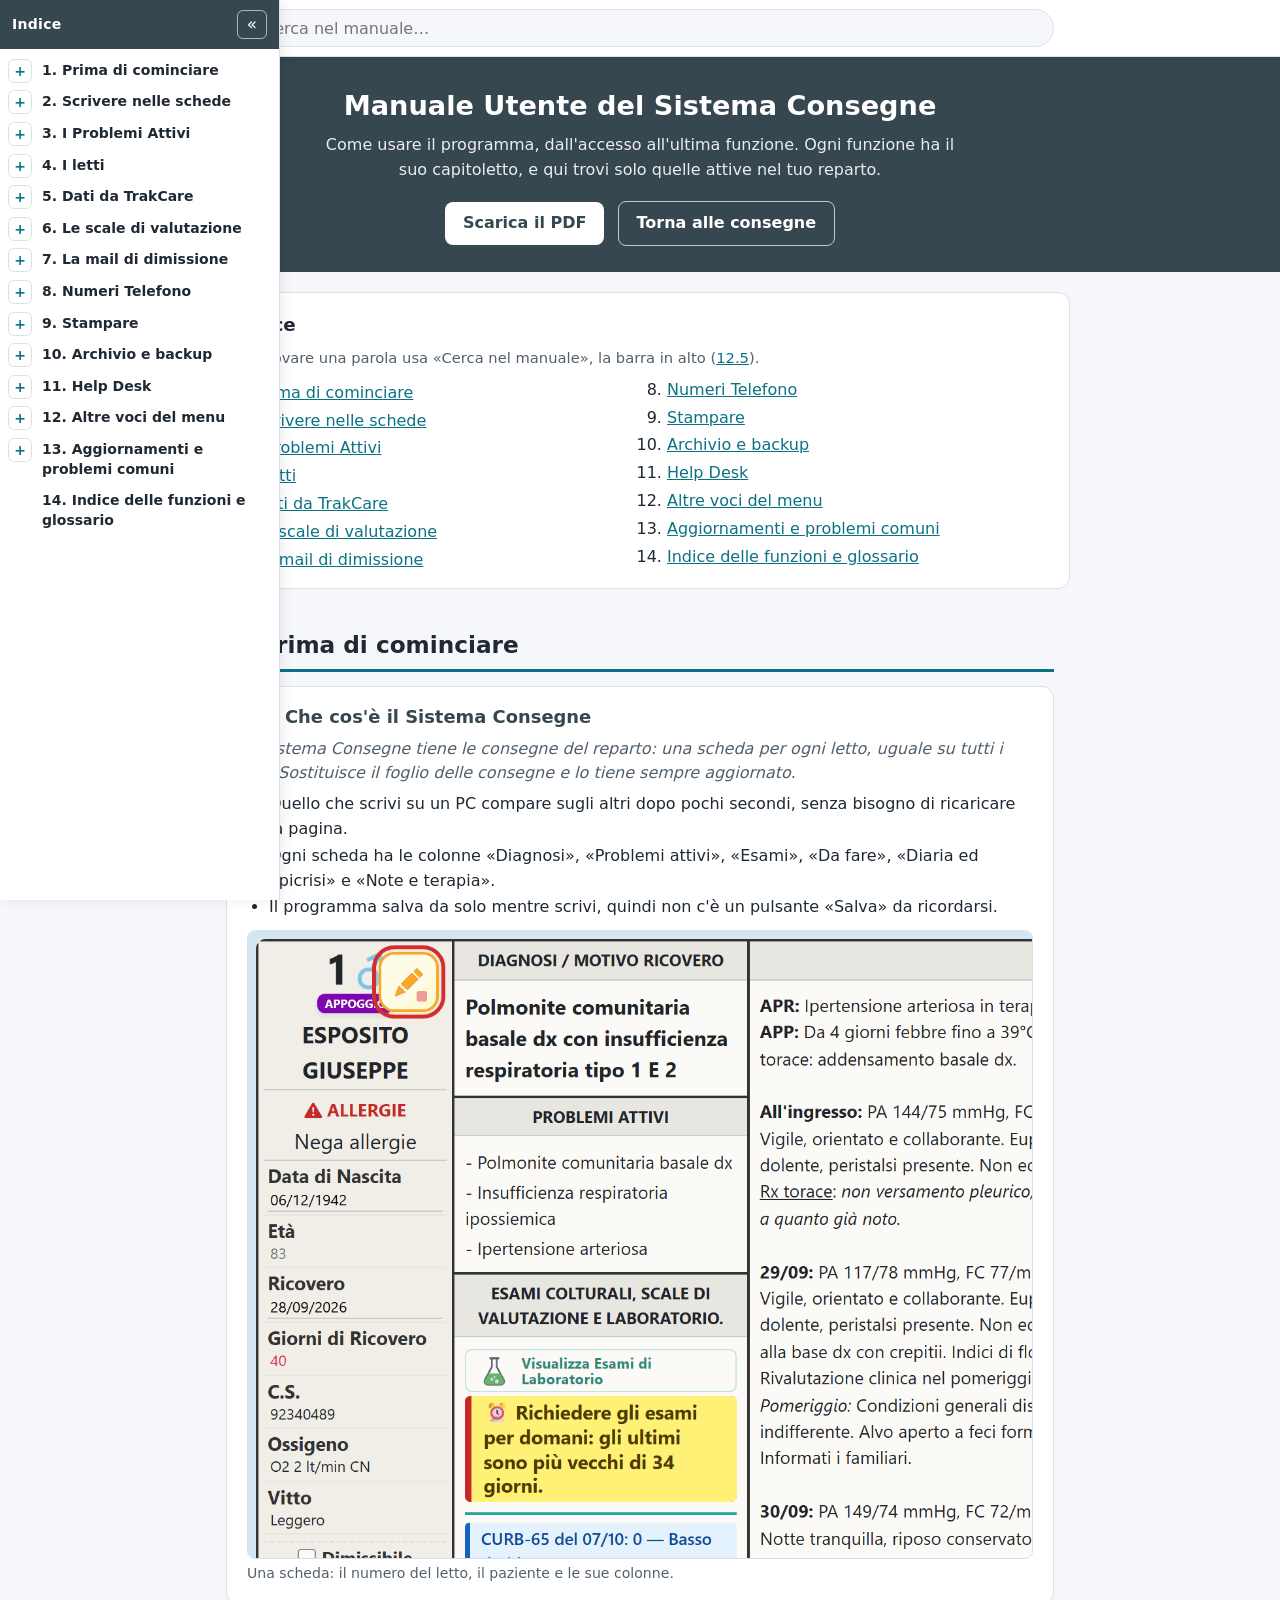
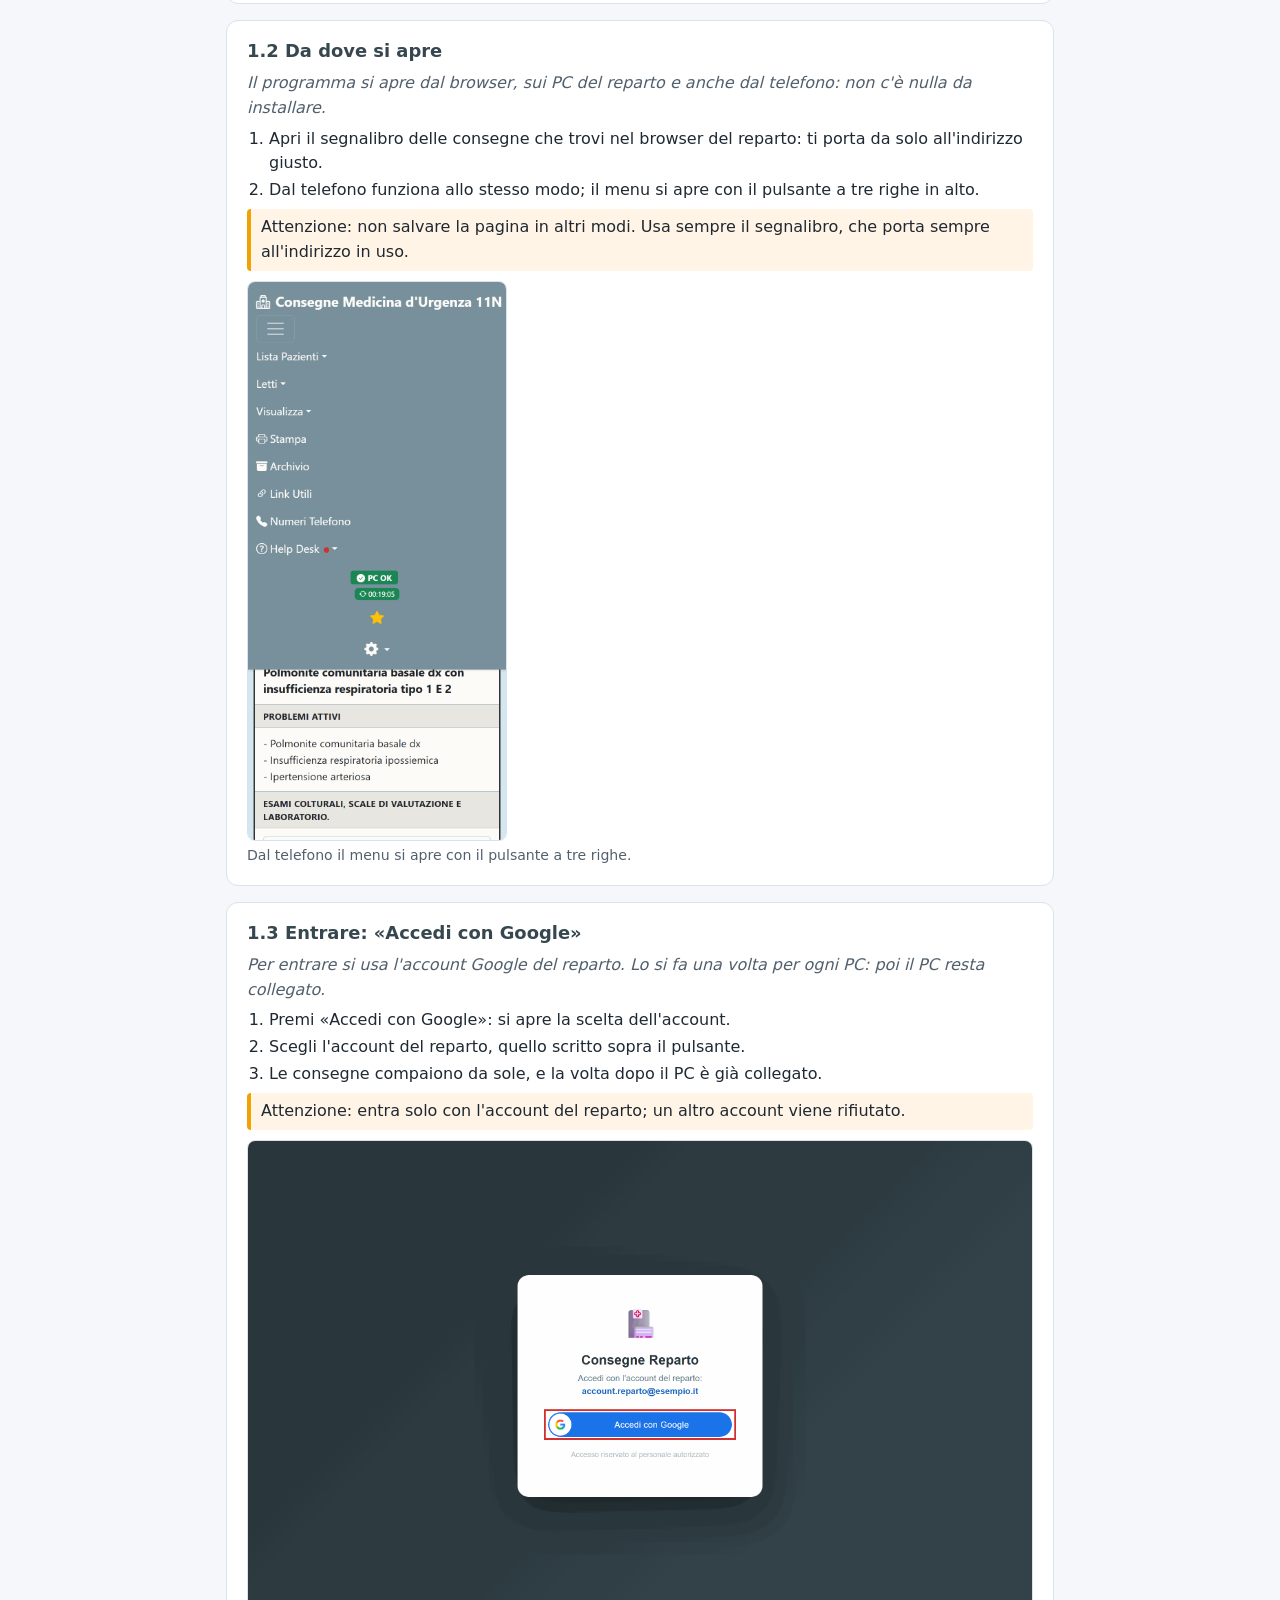
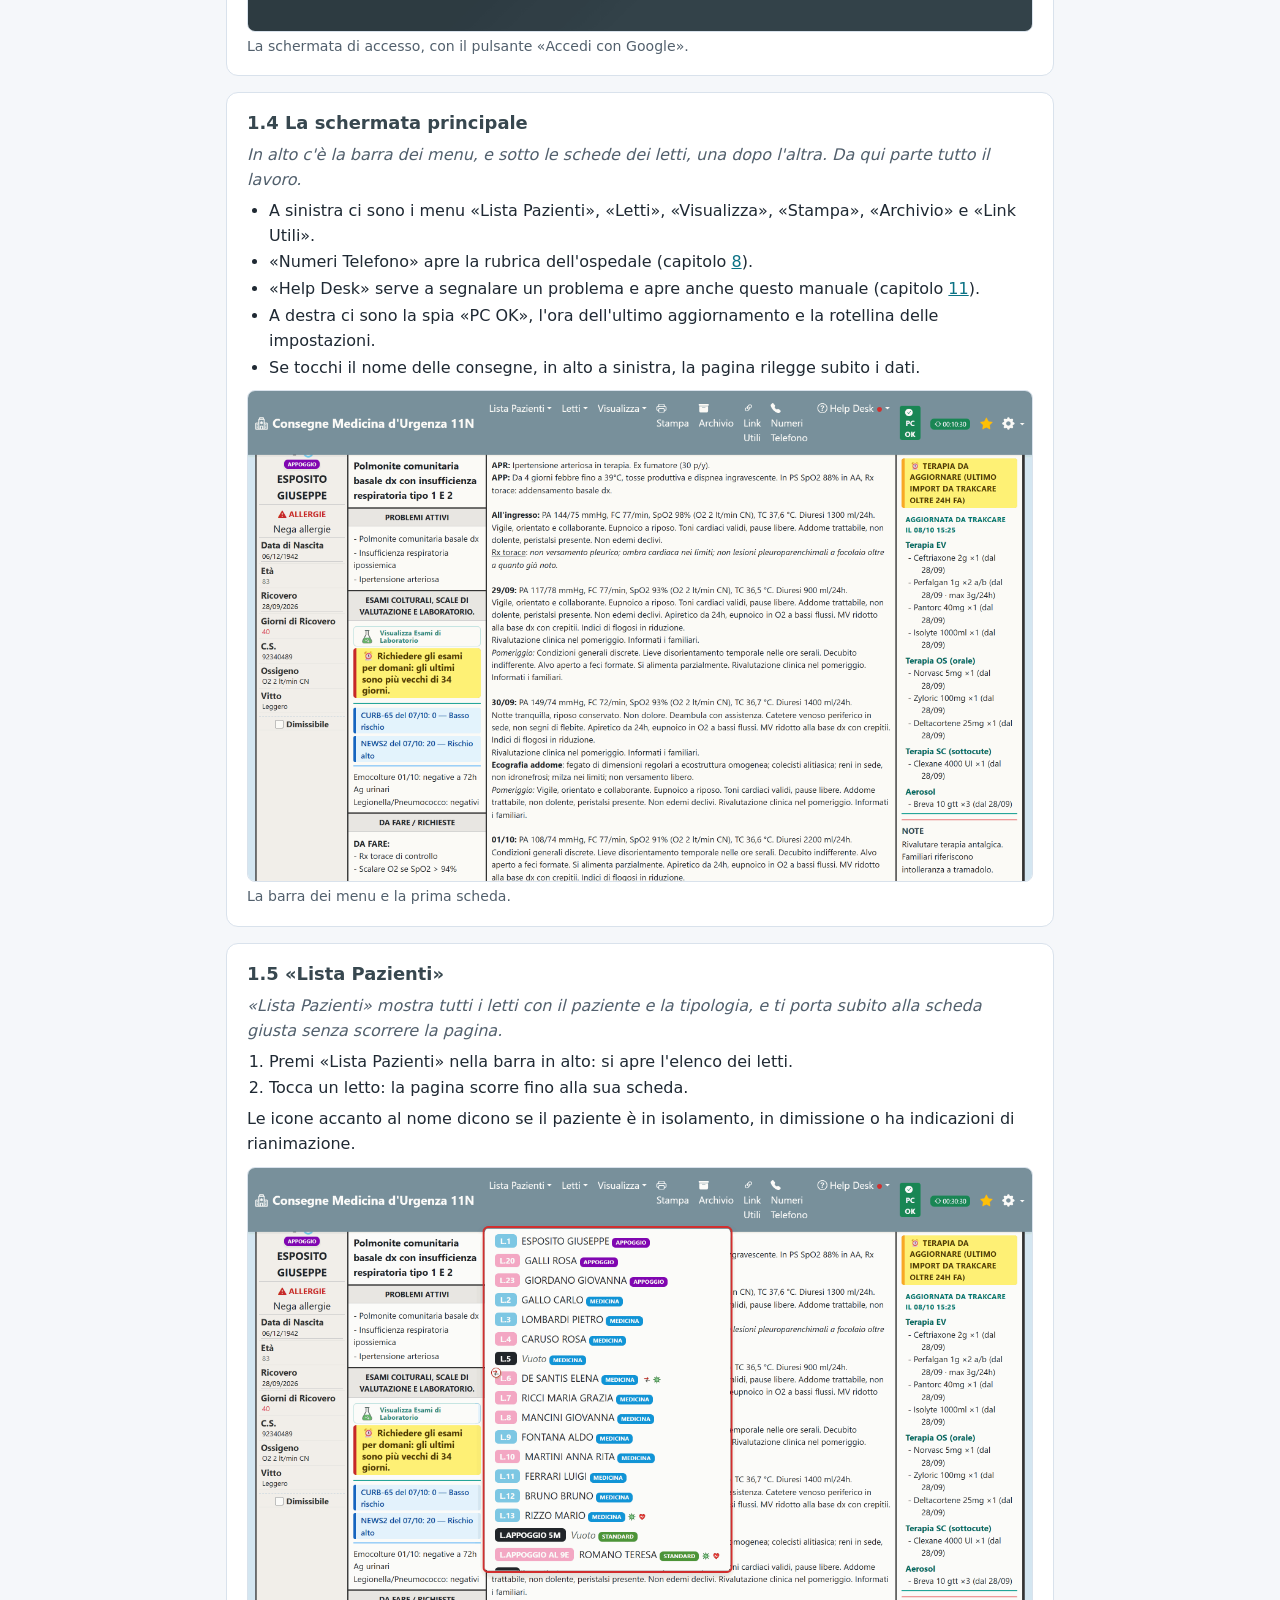
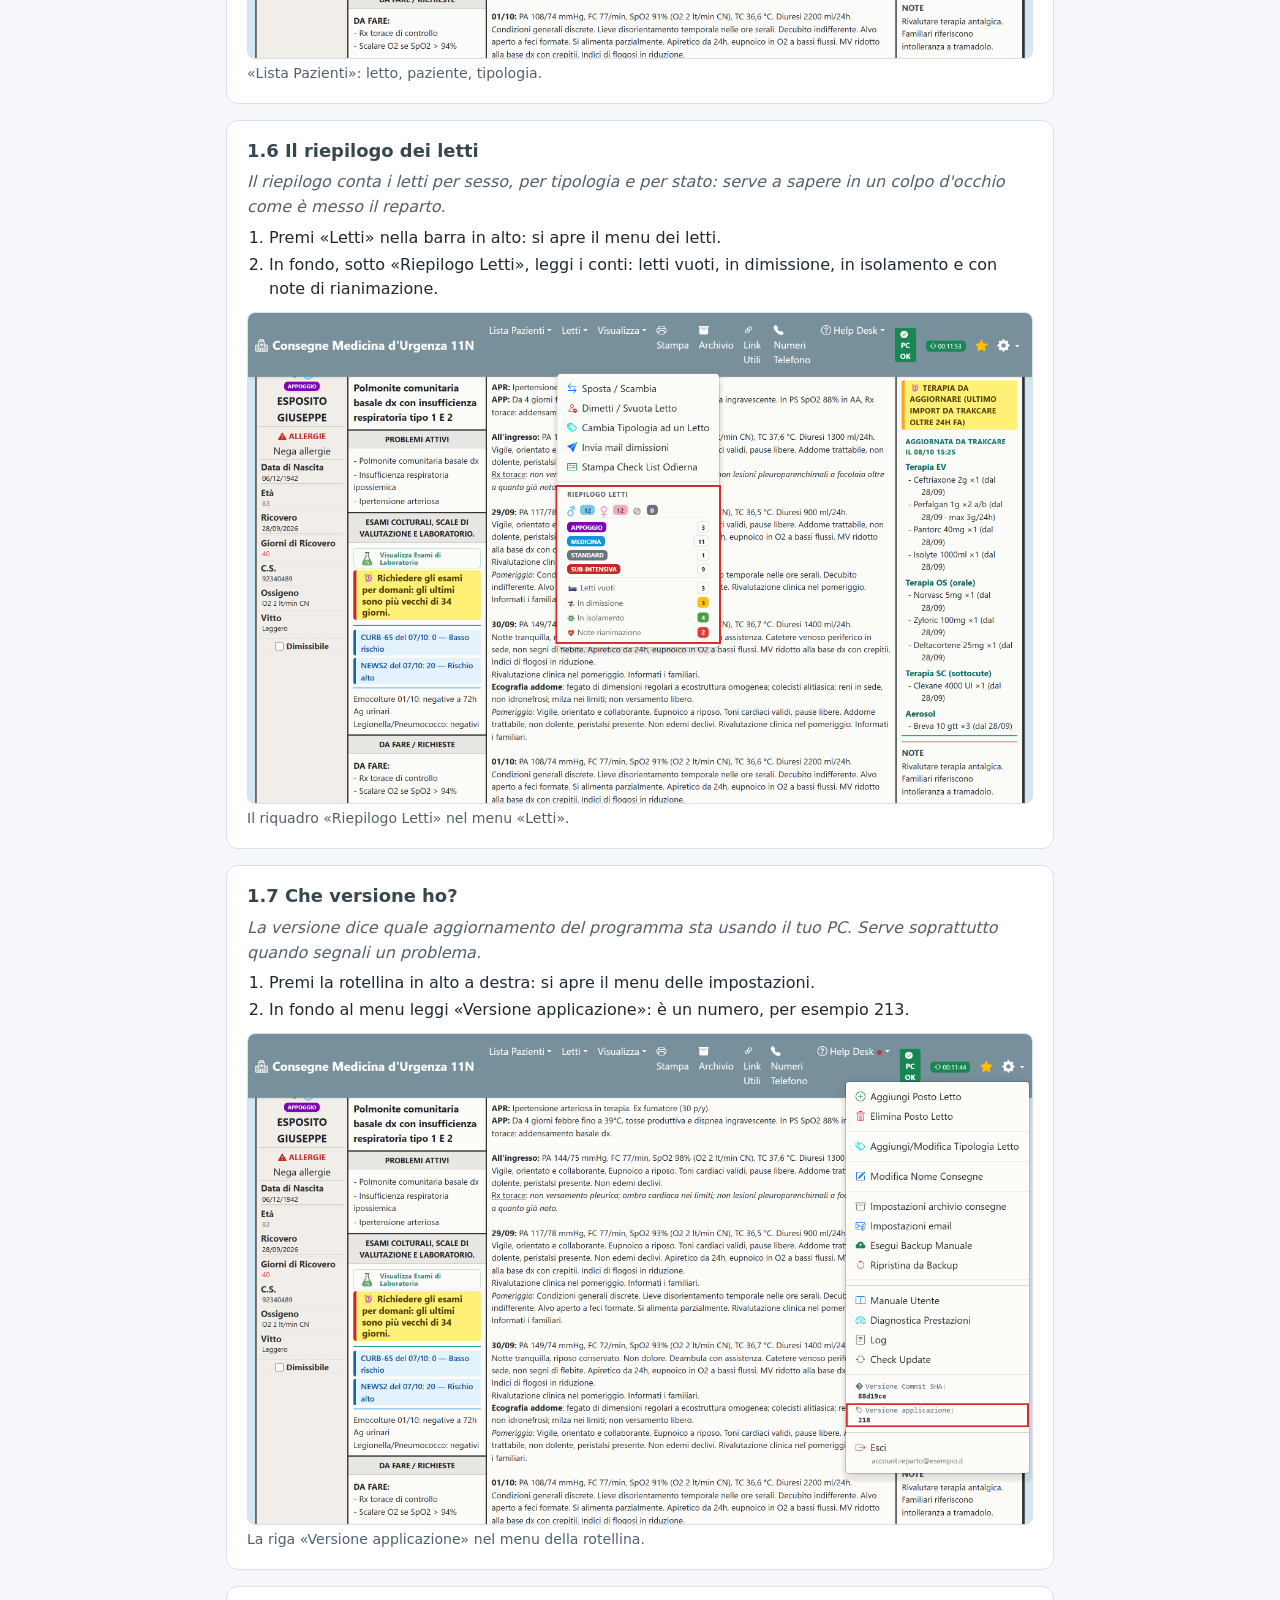
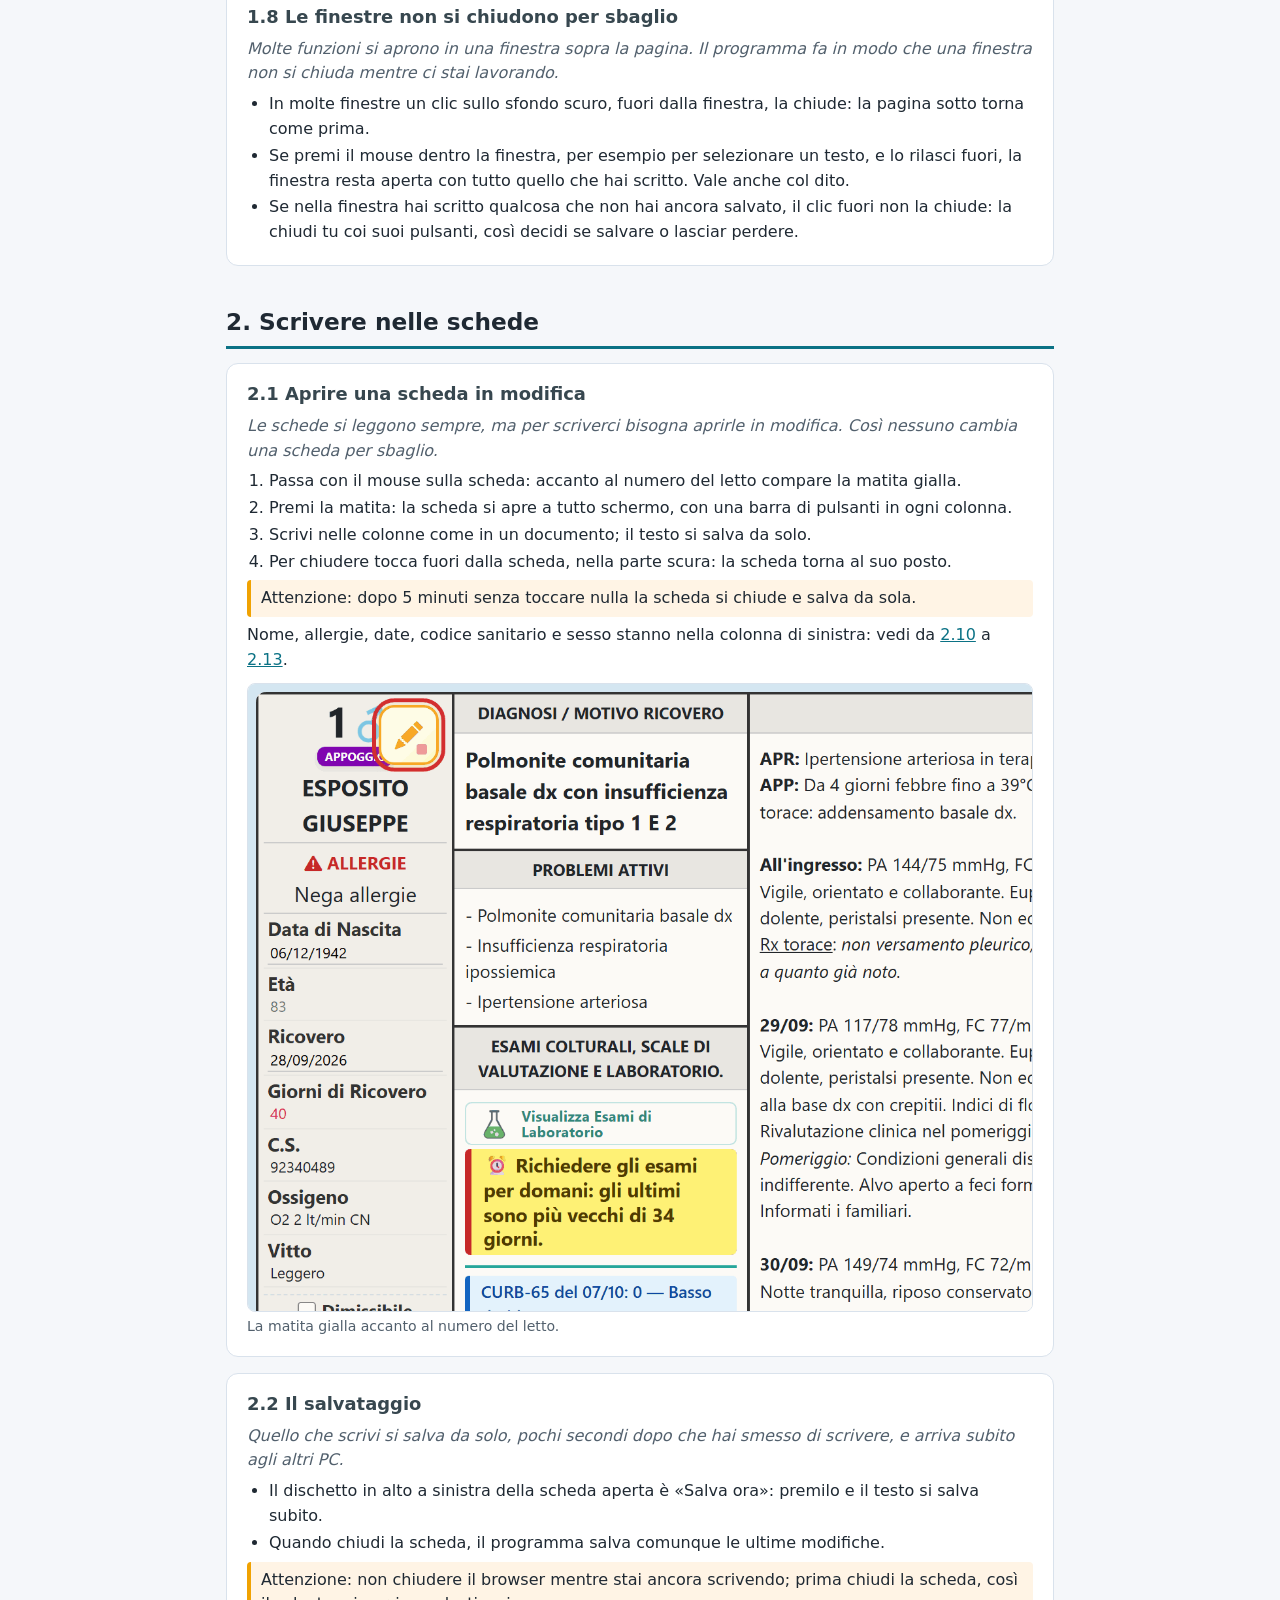
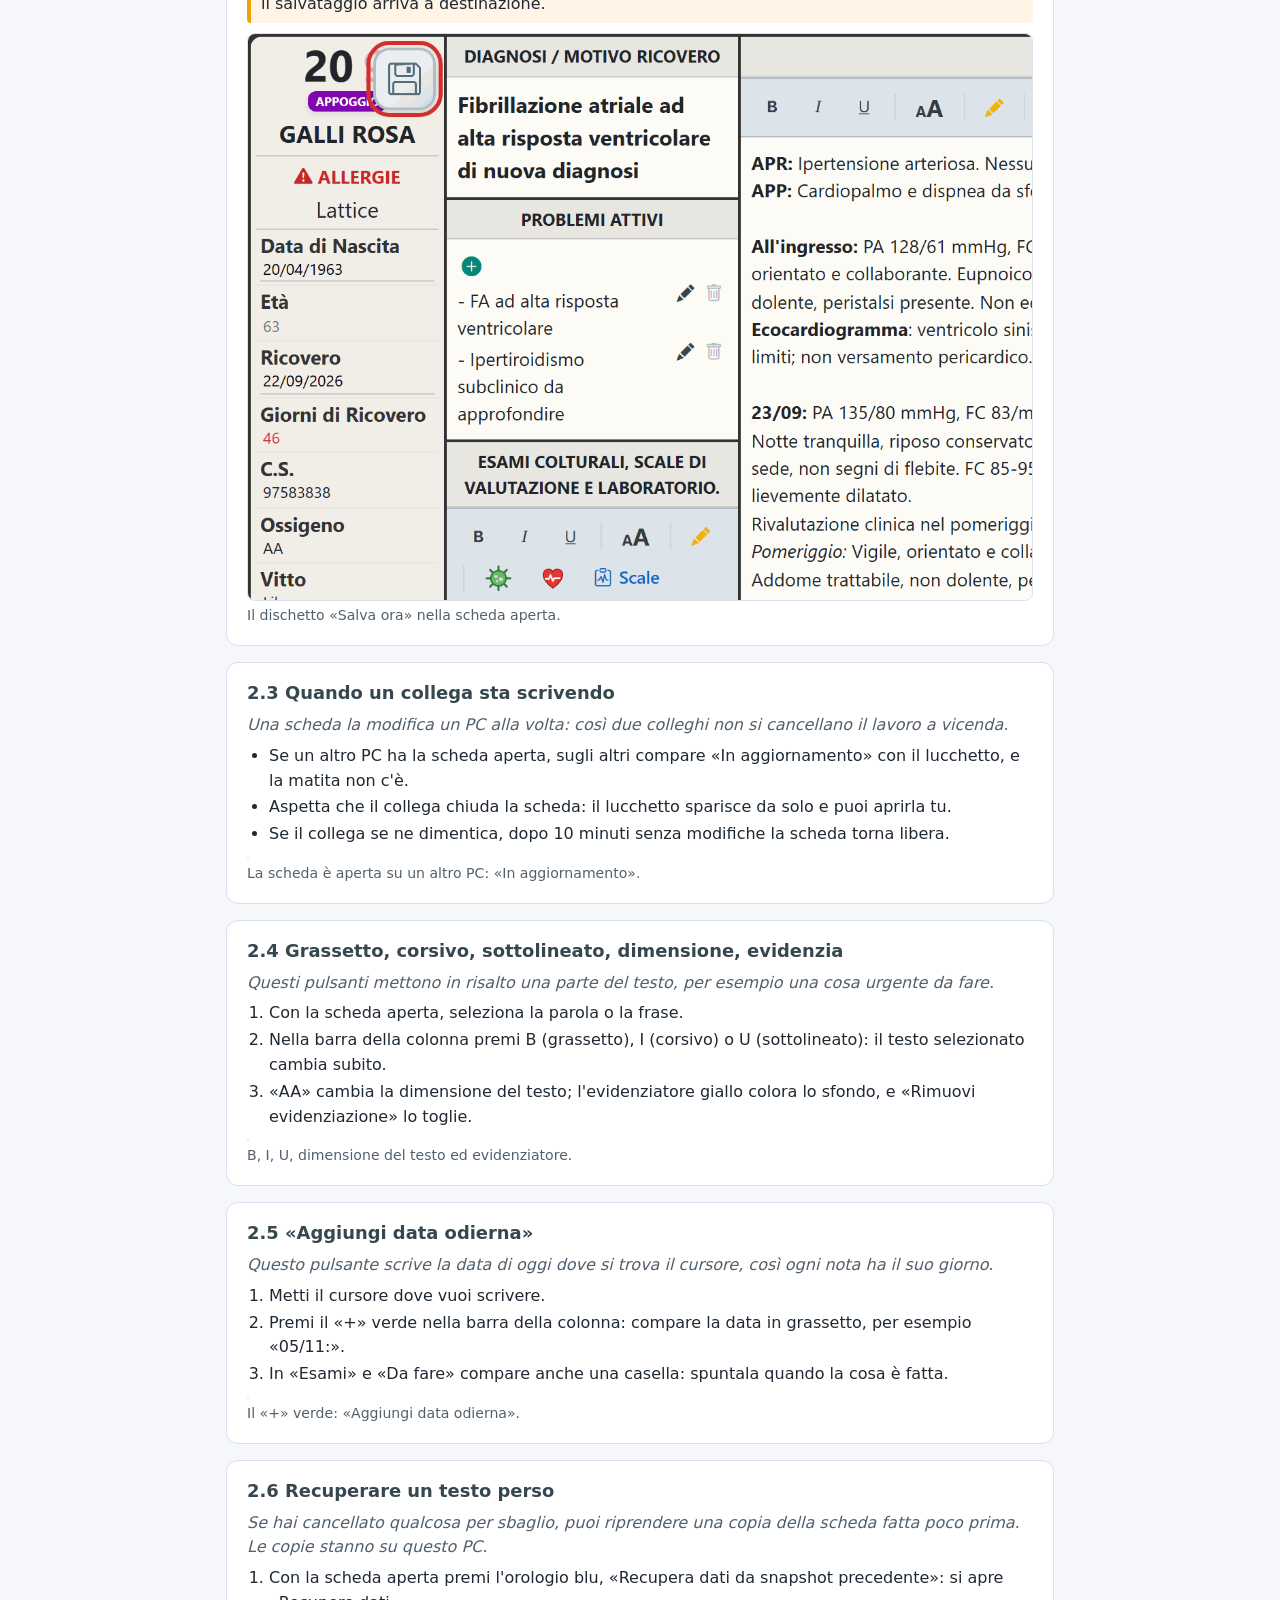
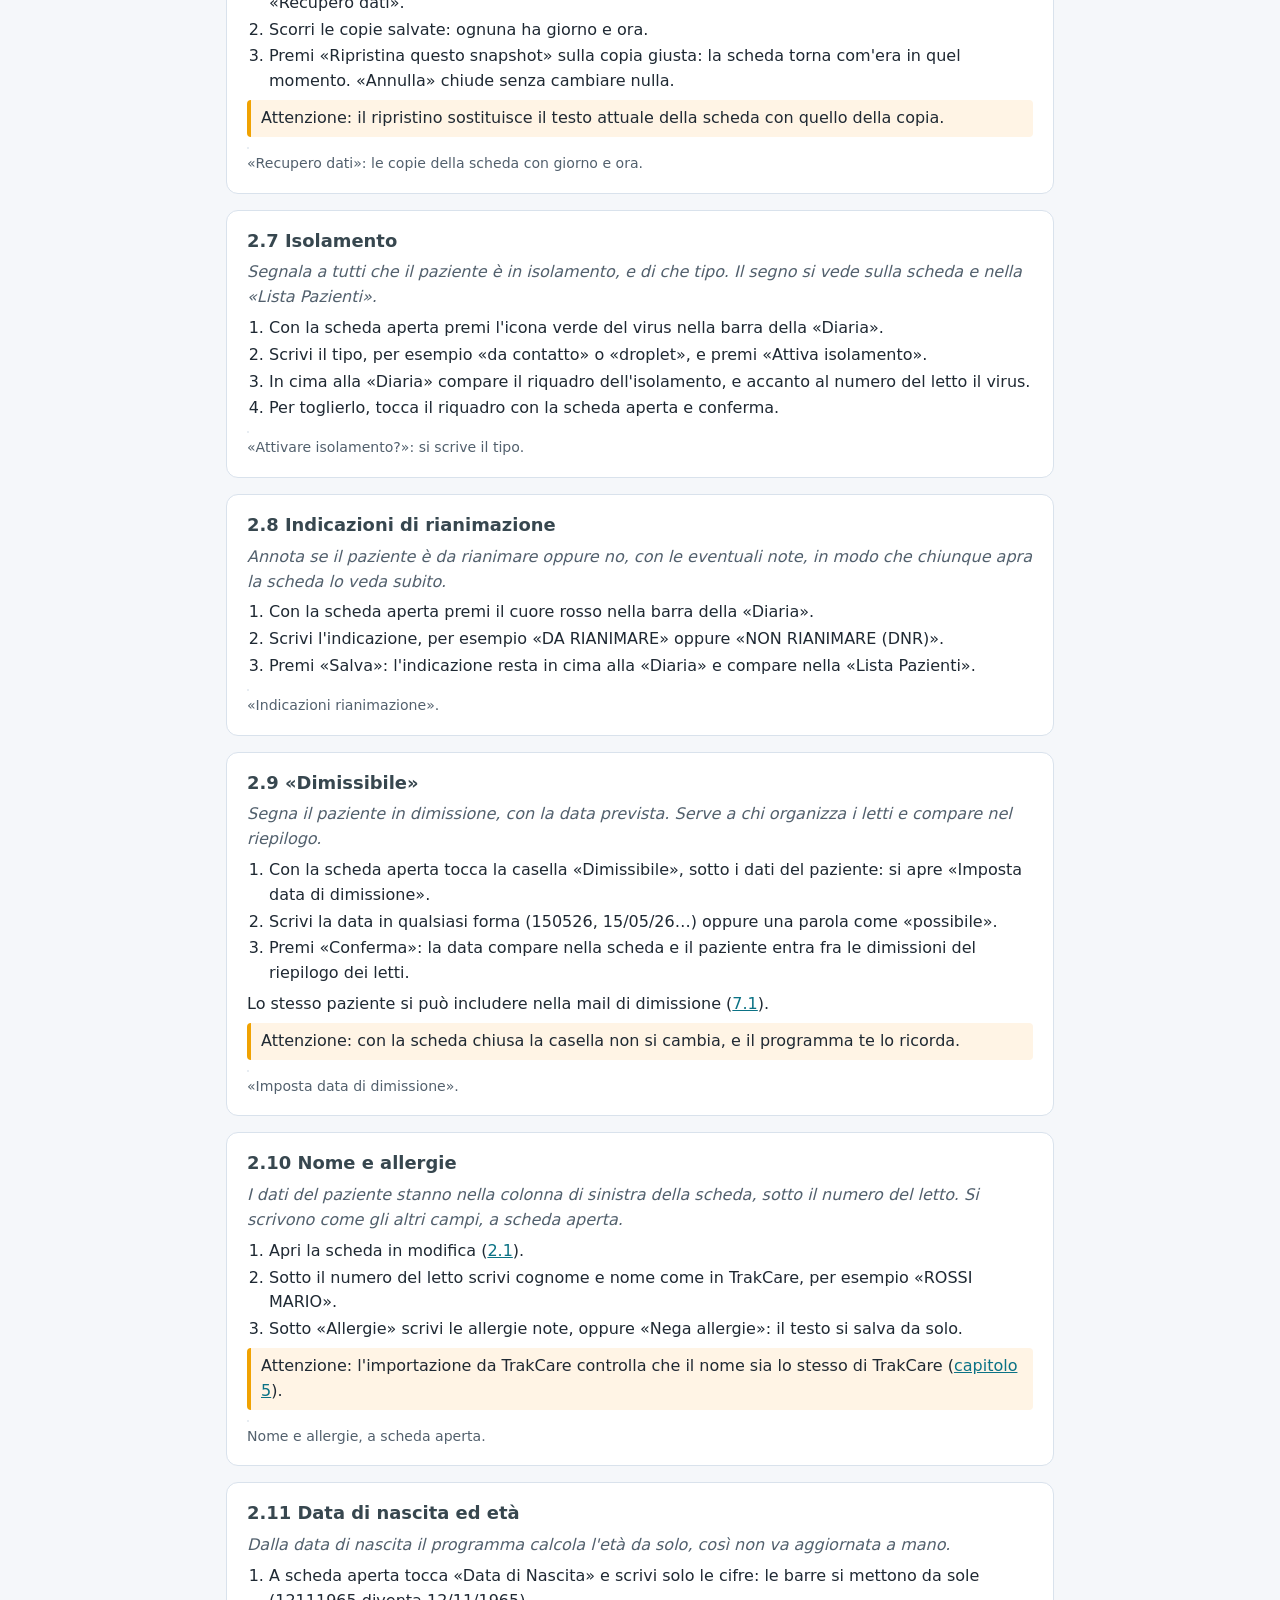
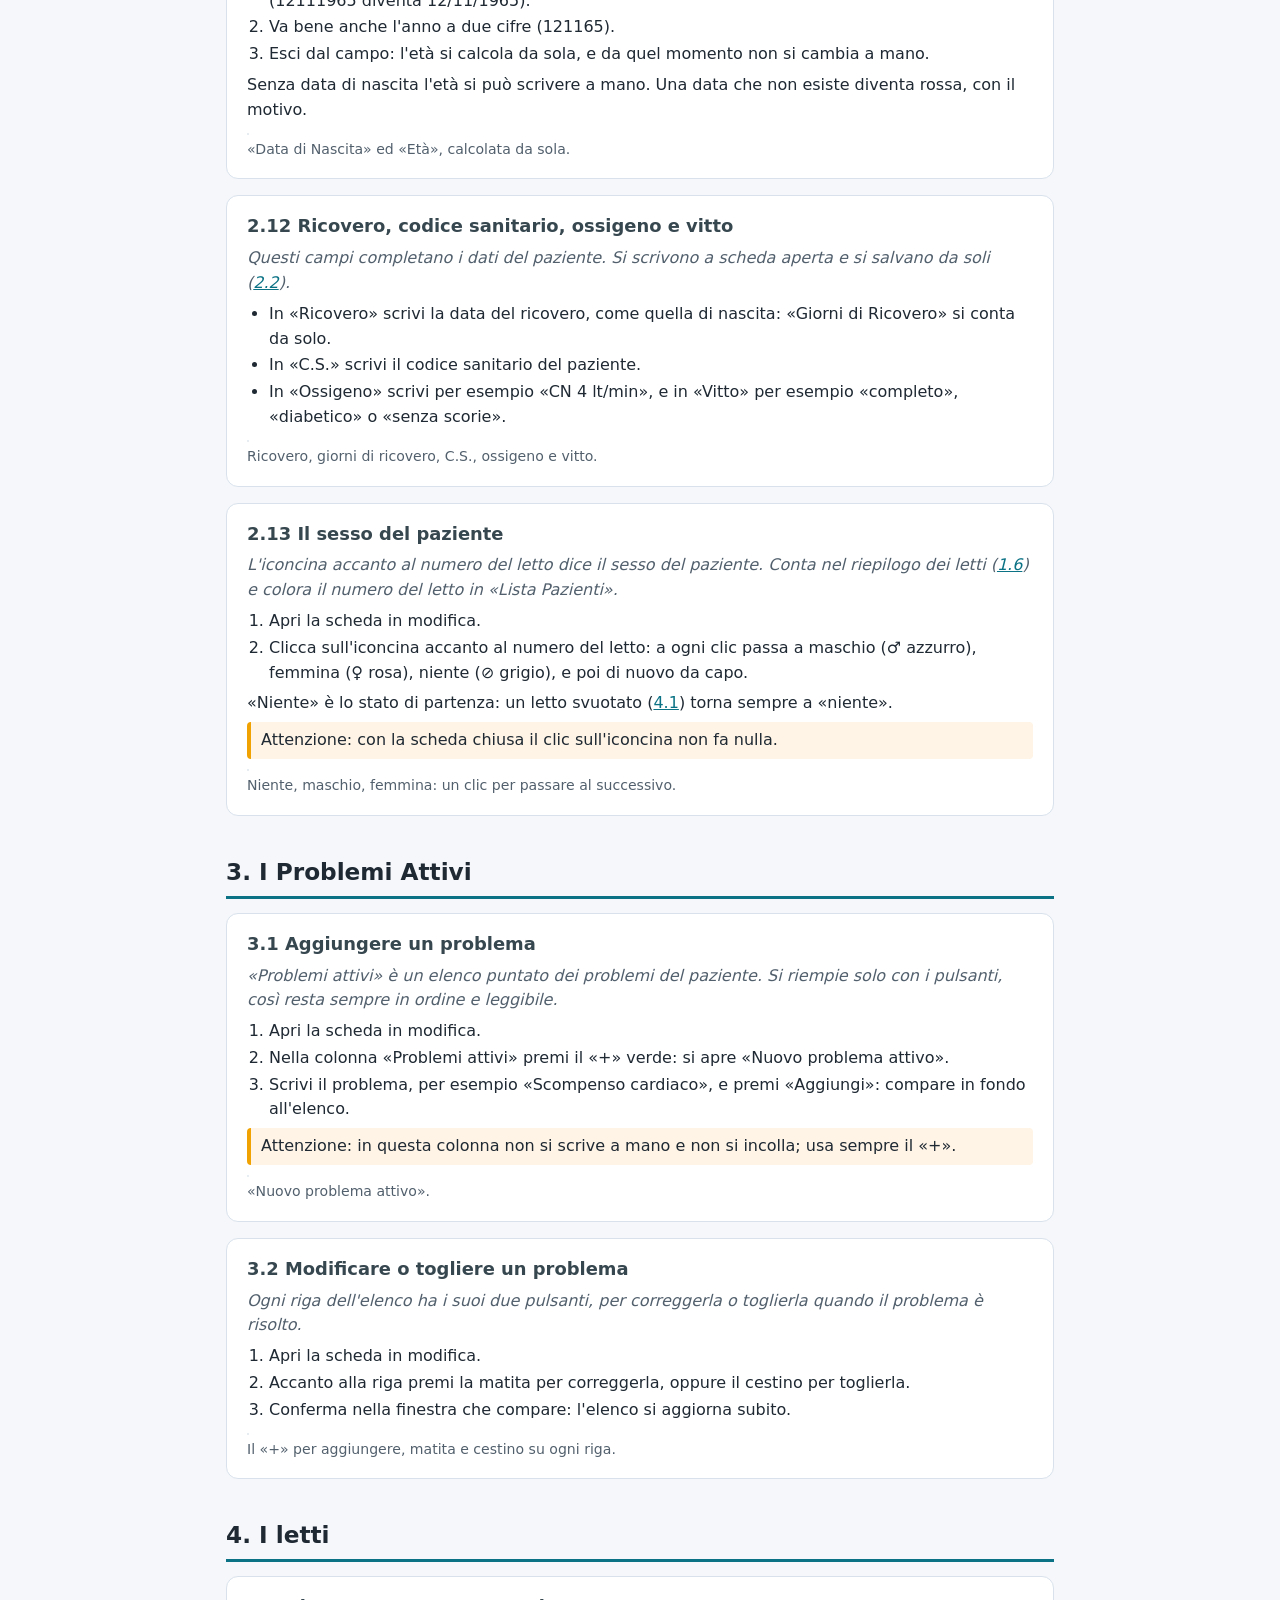
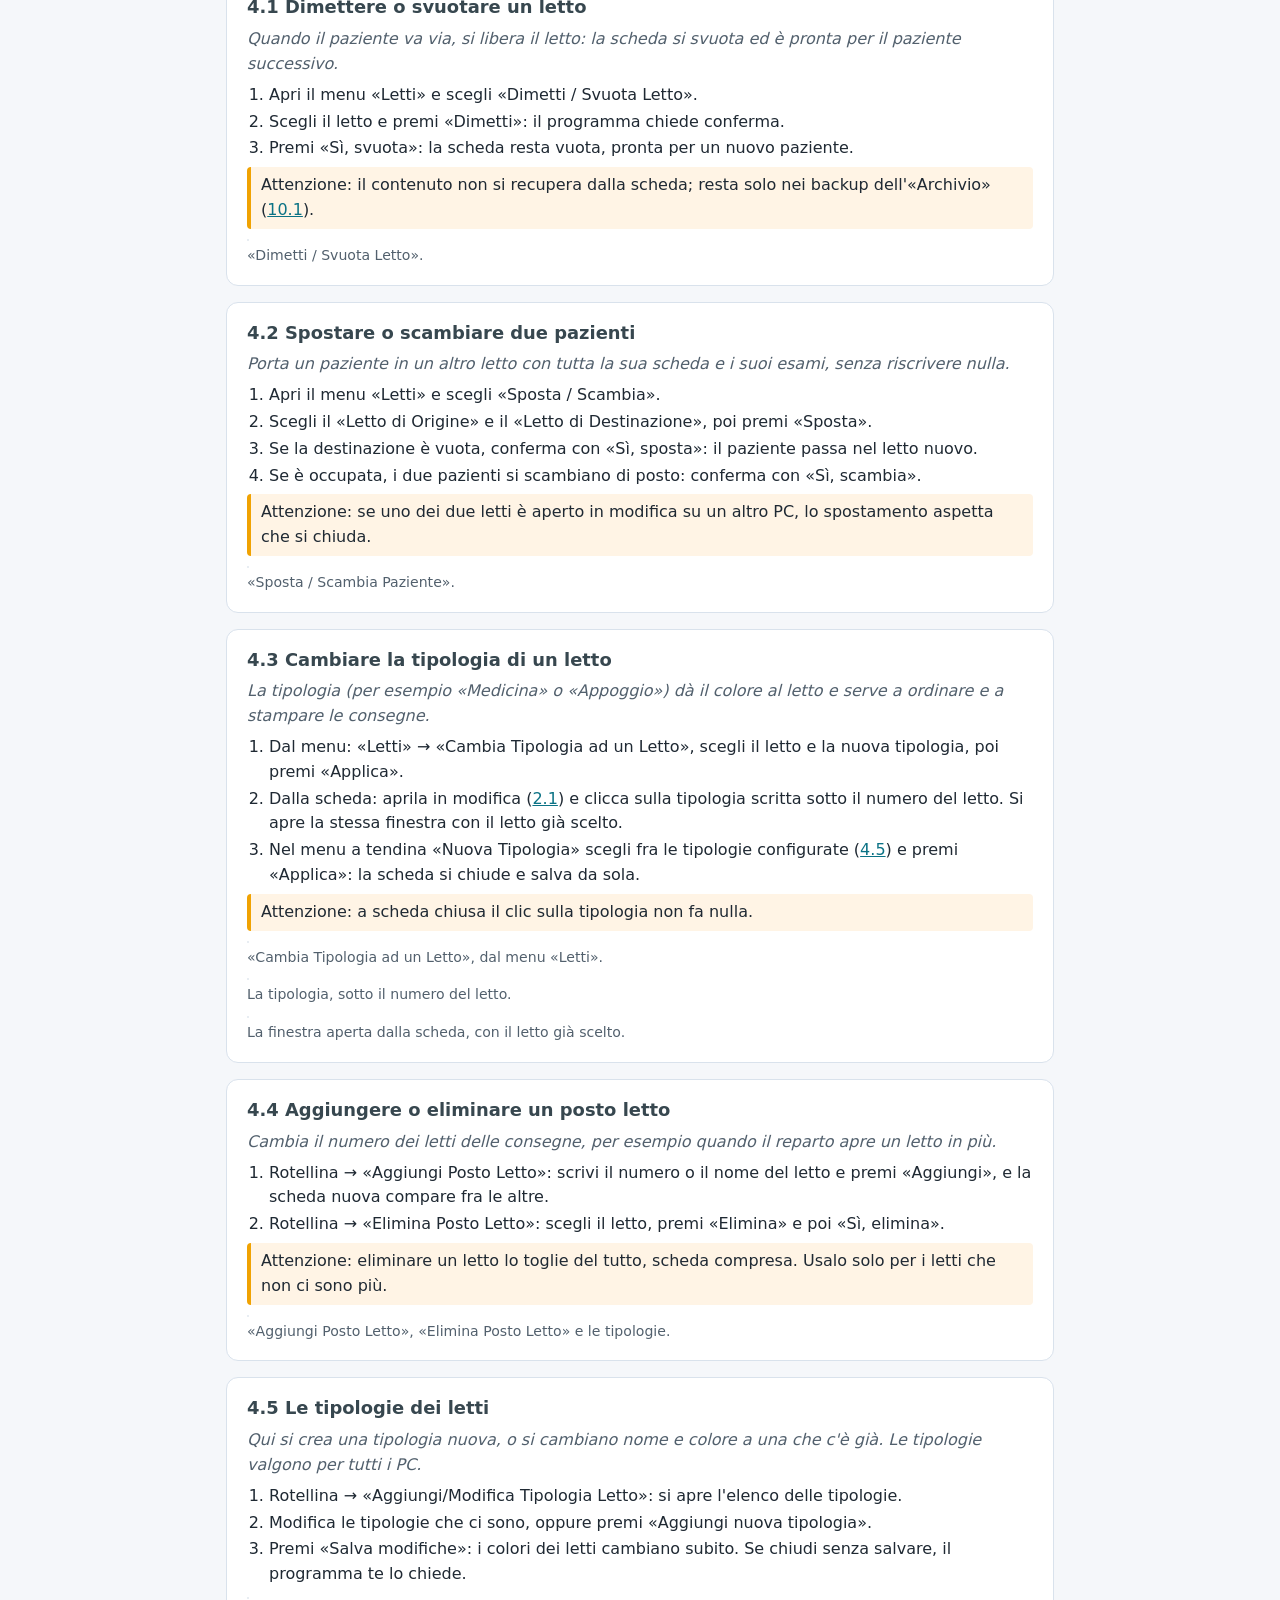
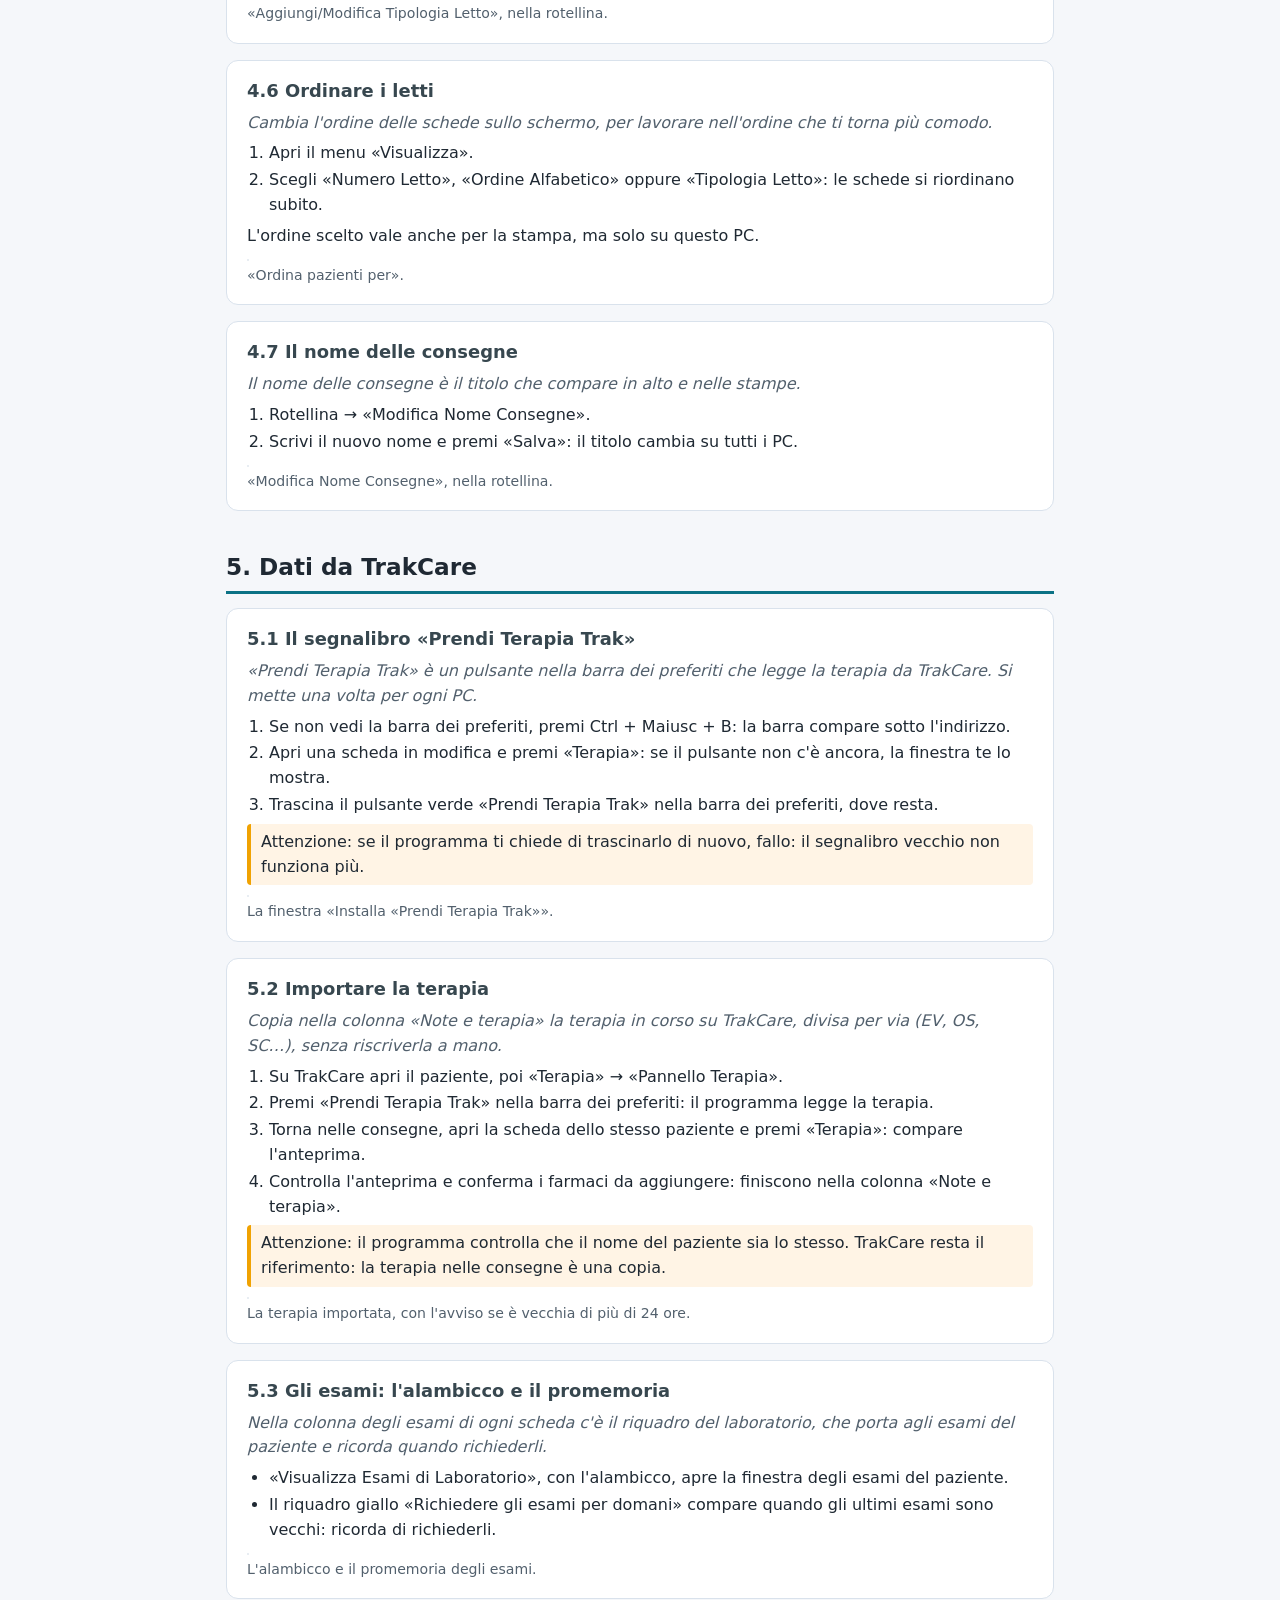
==== commit 60233cbd: "Sito del reparto collaudo, versione 228 (sorgente 1b718ac)" ====
--- a/manuale/index.html
+++ b/manuale/index.html
@@ -126,6 +126,16 @@
     <li>In fondo al menu leggi «Versione applicazione»: è un numero, per esempio 213.</li>
   </ol>
   <figure><img src="img/04-versione.webp" alt="La versione nel menu della rotellina" loading="lazy"><figcaption>La riga «Versione applicazione» nel menu della rotellina.</figcaption></figure>
+</section>
+
+<section class="cap" id="c1-8">
+  <h3>1.8 Le finestre non si chiudono per sbaglio</h3>
+  <p class="serve">Molte funzioni si aprono in una finestra sopra la pagina. Il programma fa in modo che una finestra non si chiuda mentre ci stai lavorando.</p>
+  <ul>
+    <li>In molte finestre un clic sullo sfondo scuro, fuori dalla finestra, la chiude: la pagina sotto torna come prima.</li>
+    <li>Se premi il mouse dentro la finestra, per esempio per selezionare un testo, e lo rilasci fuori, la finestra resta aperta con tutto quello che hai scritto. Vale anche col dito.</li>
+    <li>Se nella finestra hai scritto qualcosa che non hai ancora salvato, il clic fuori non la chiude: la chiudi tu coi suoi pulsanti, così decidi se salvare o lasciar perdere.</li>
+  </ul>
 </section>
 
 <!---->
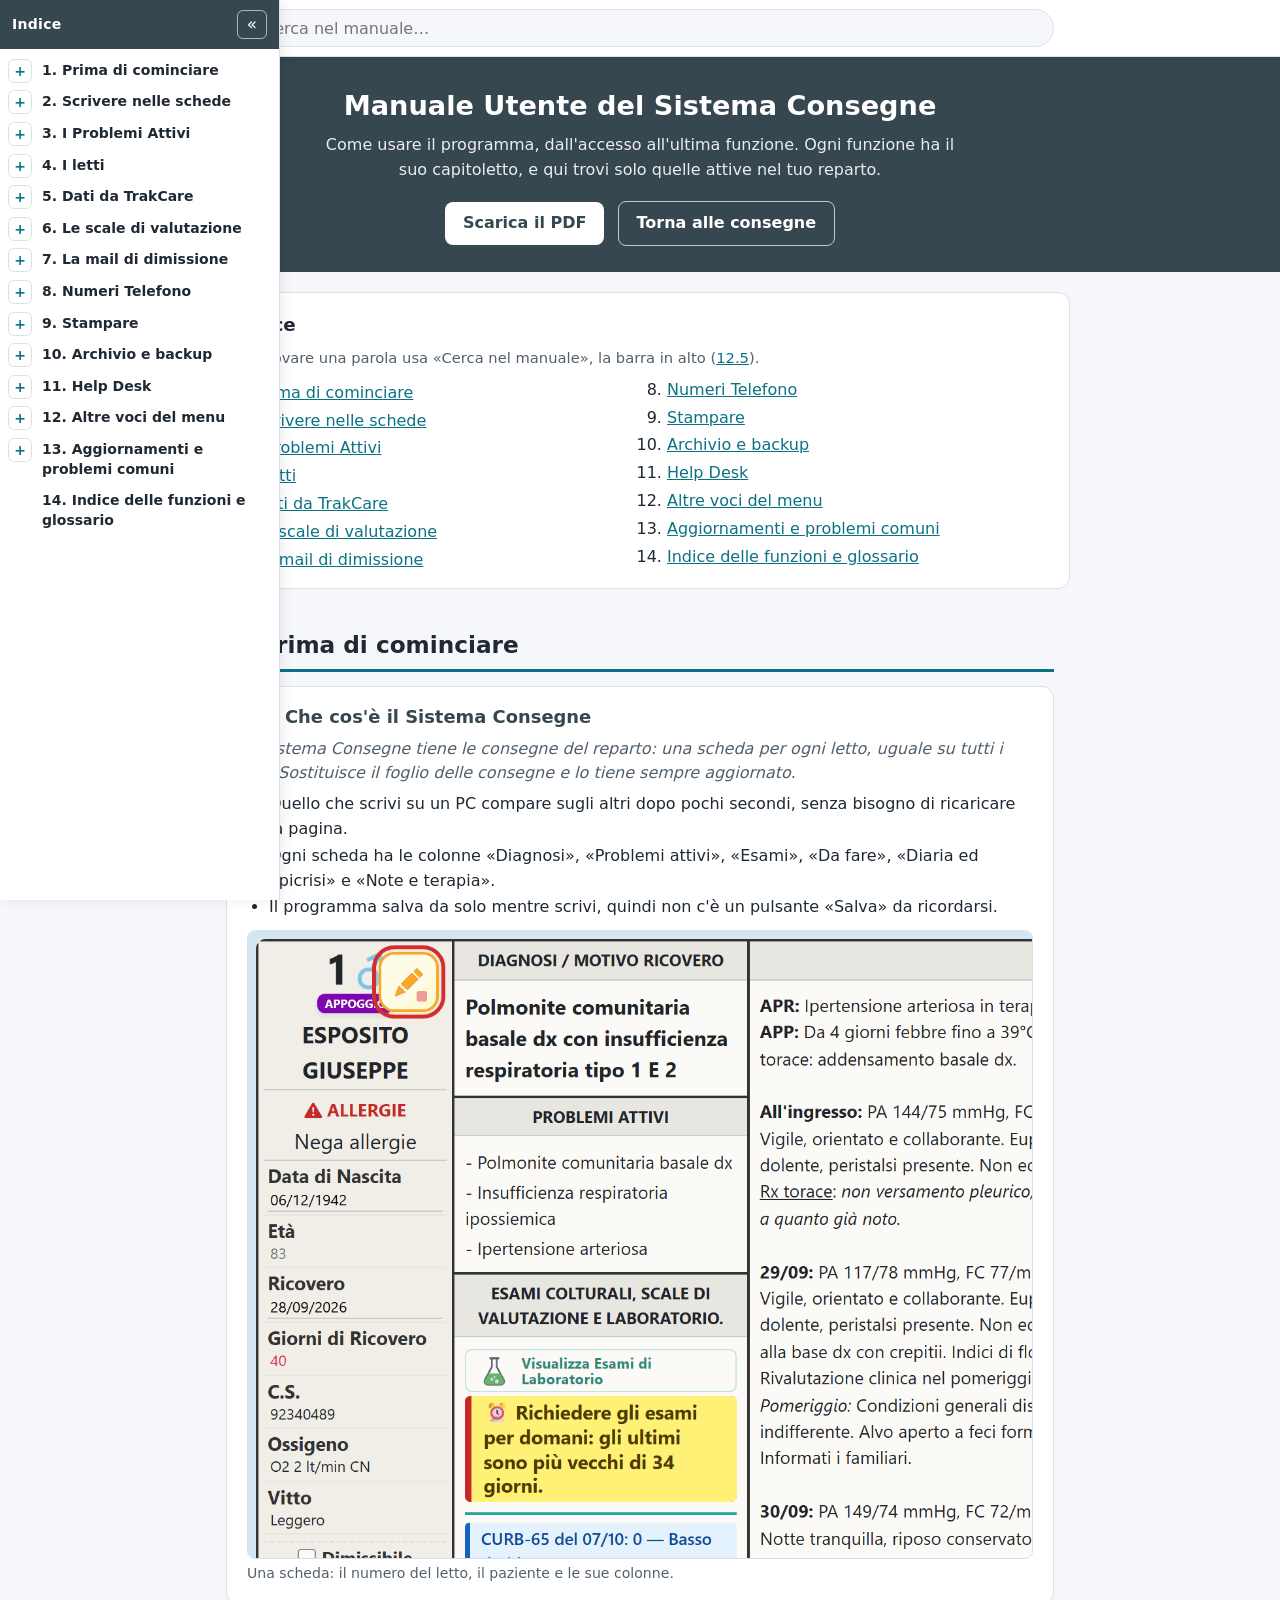
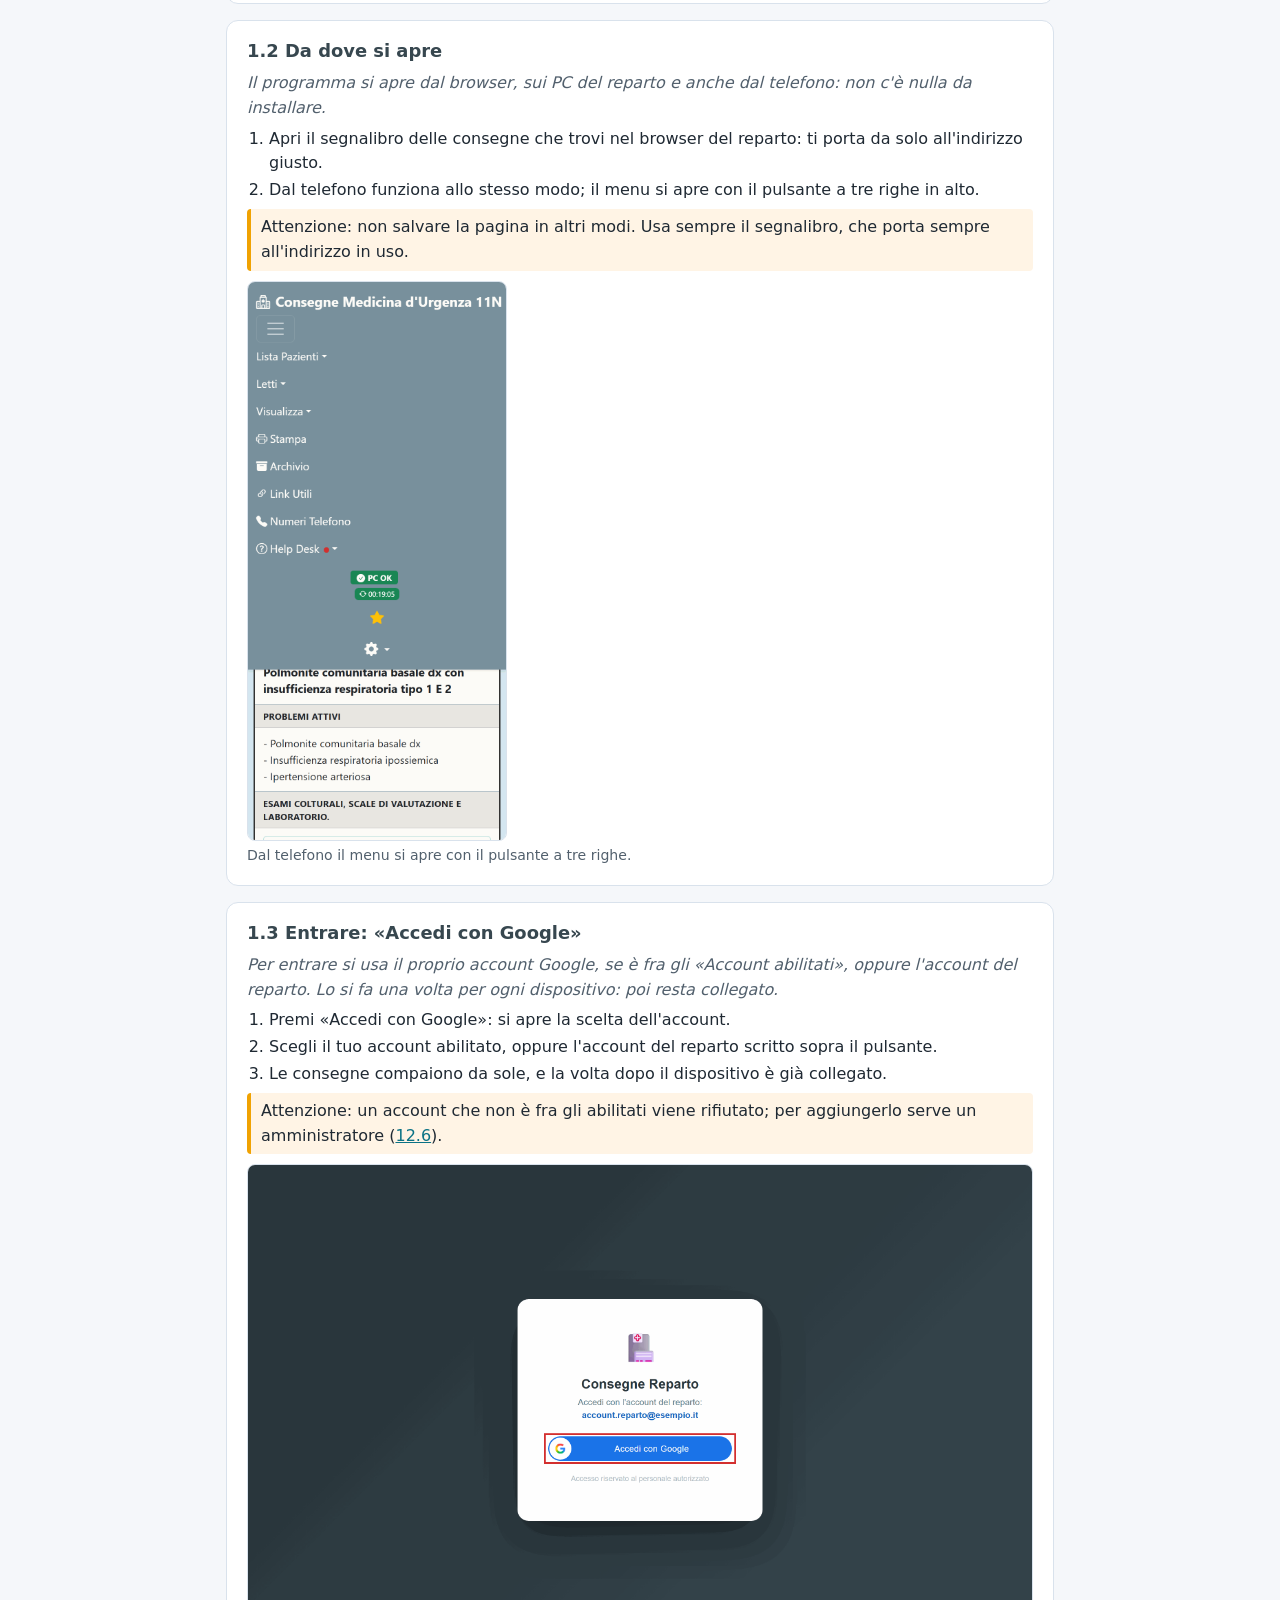
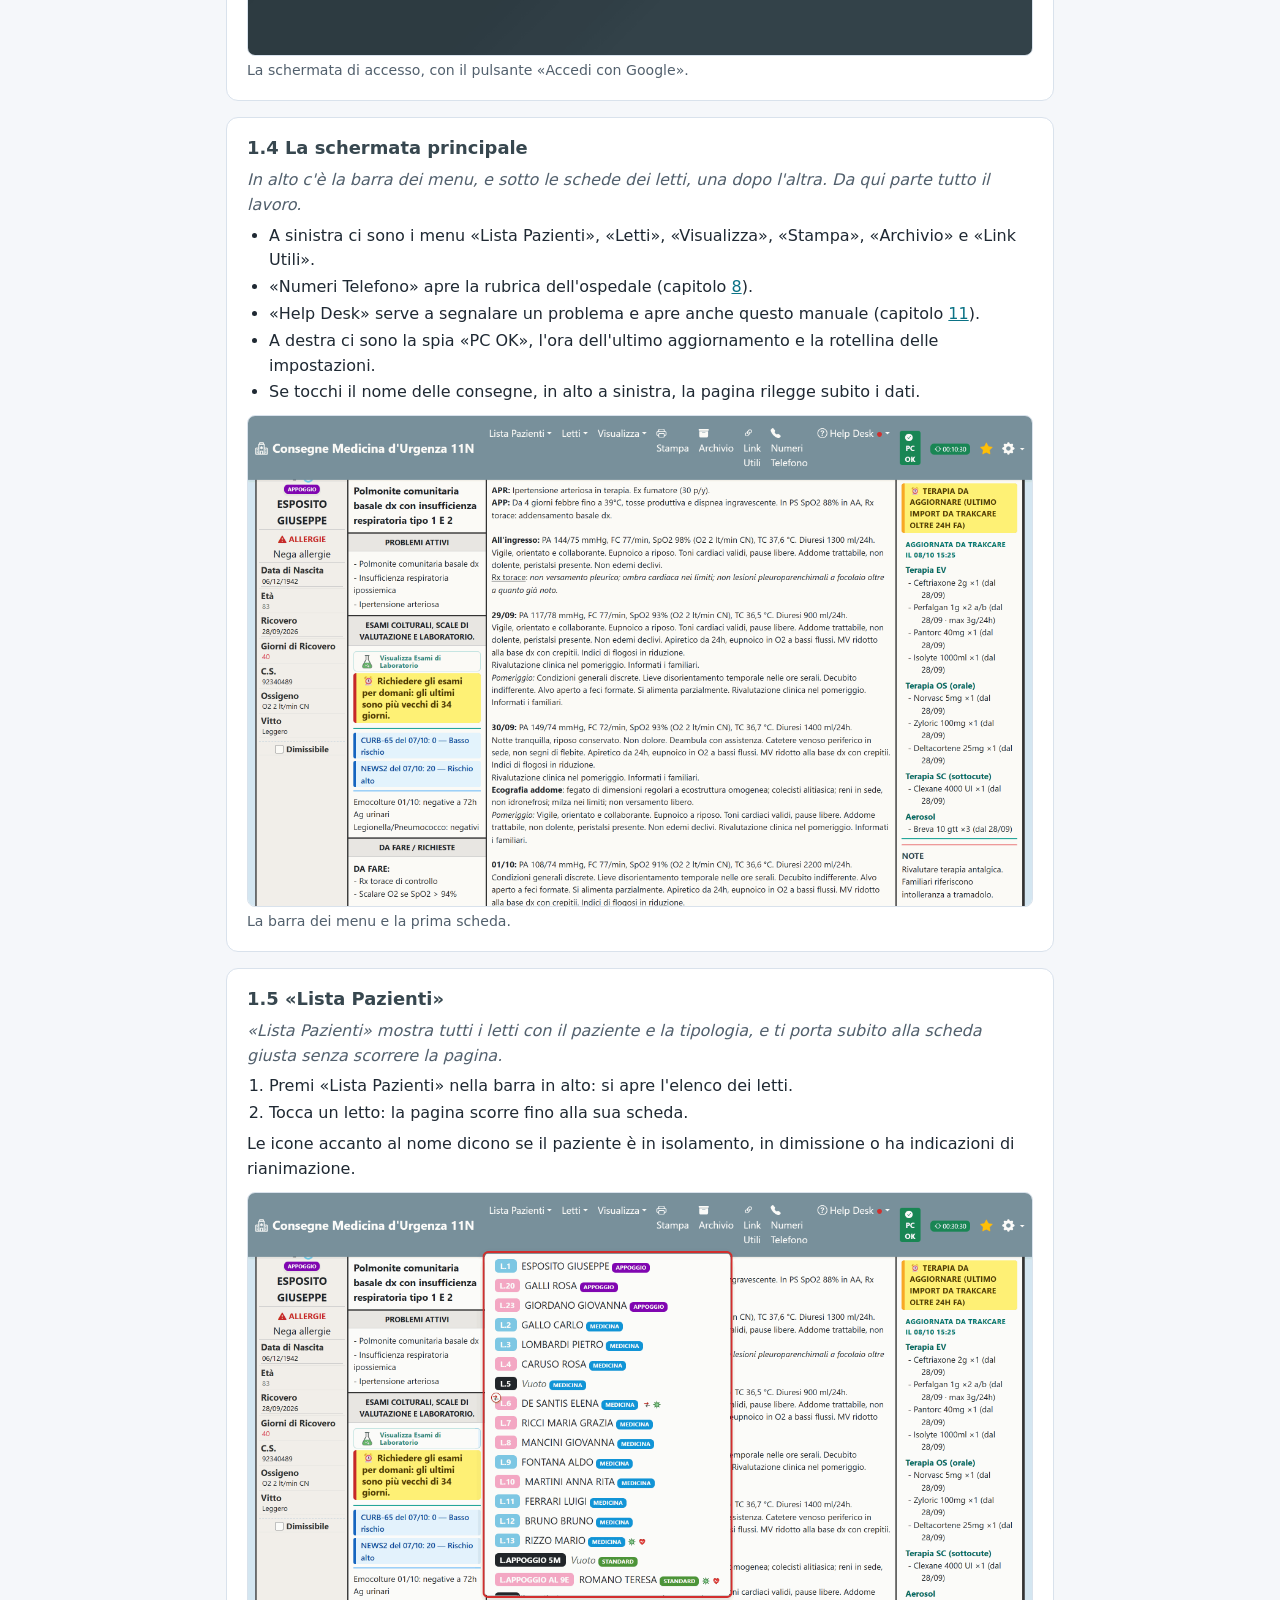
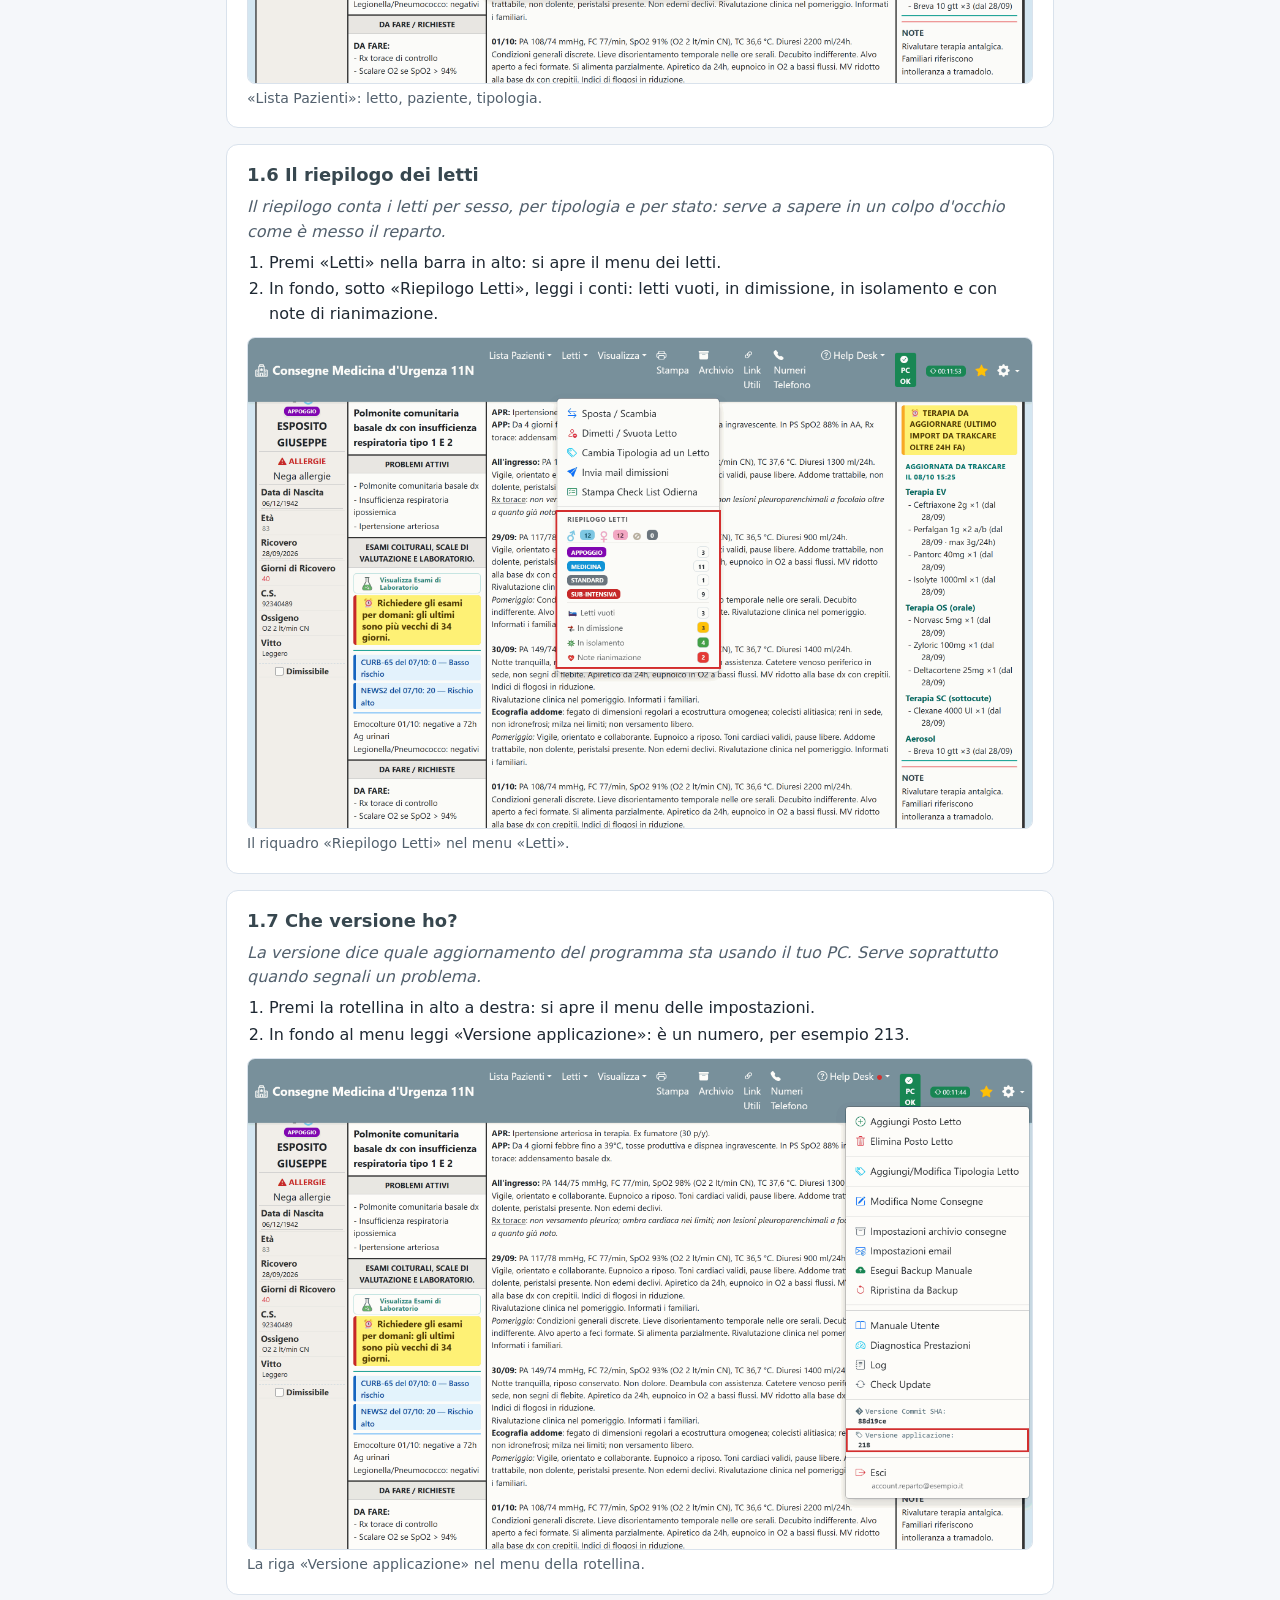
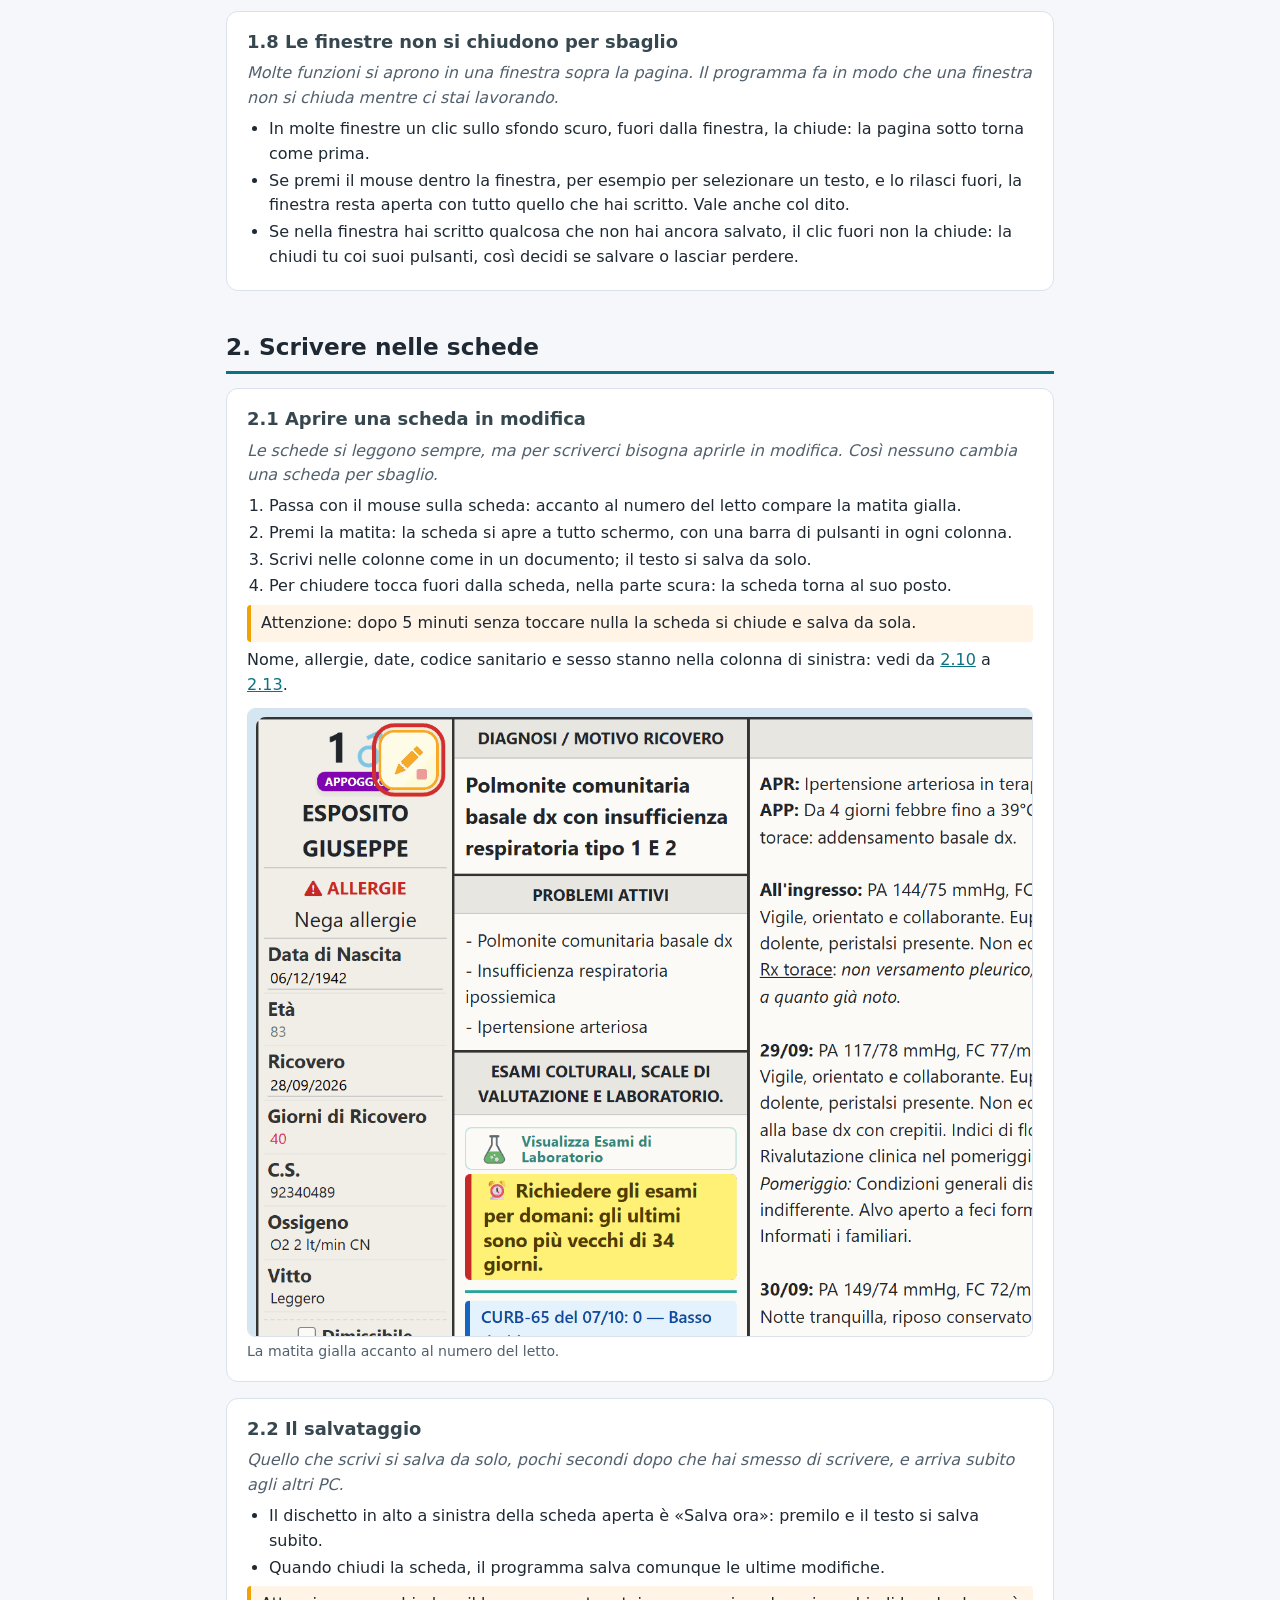
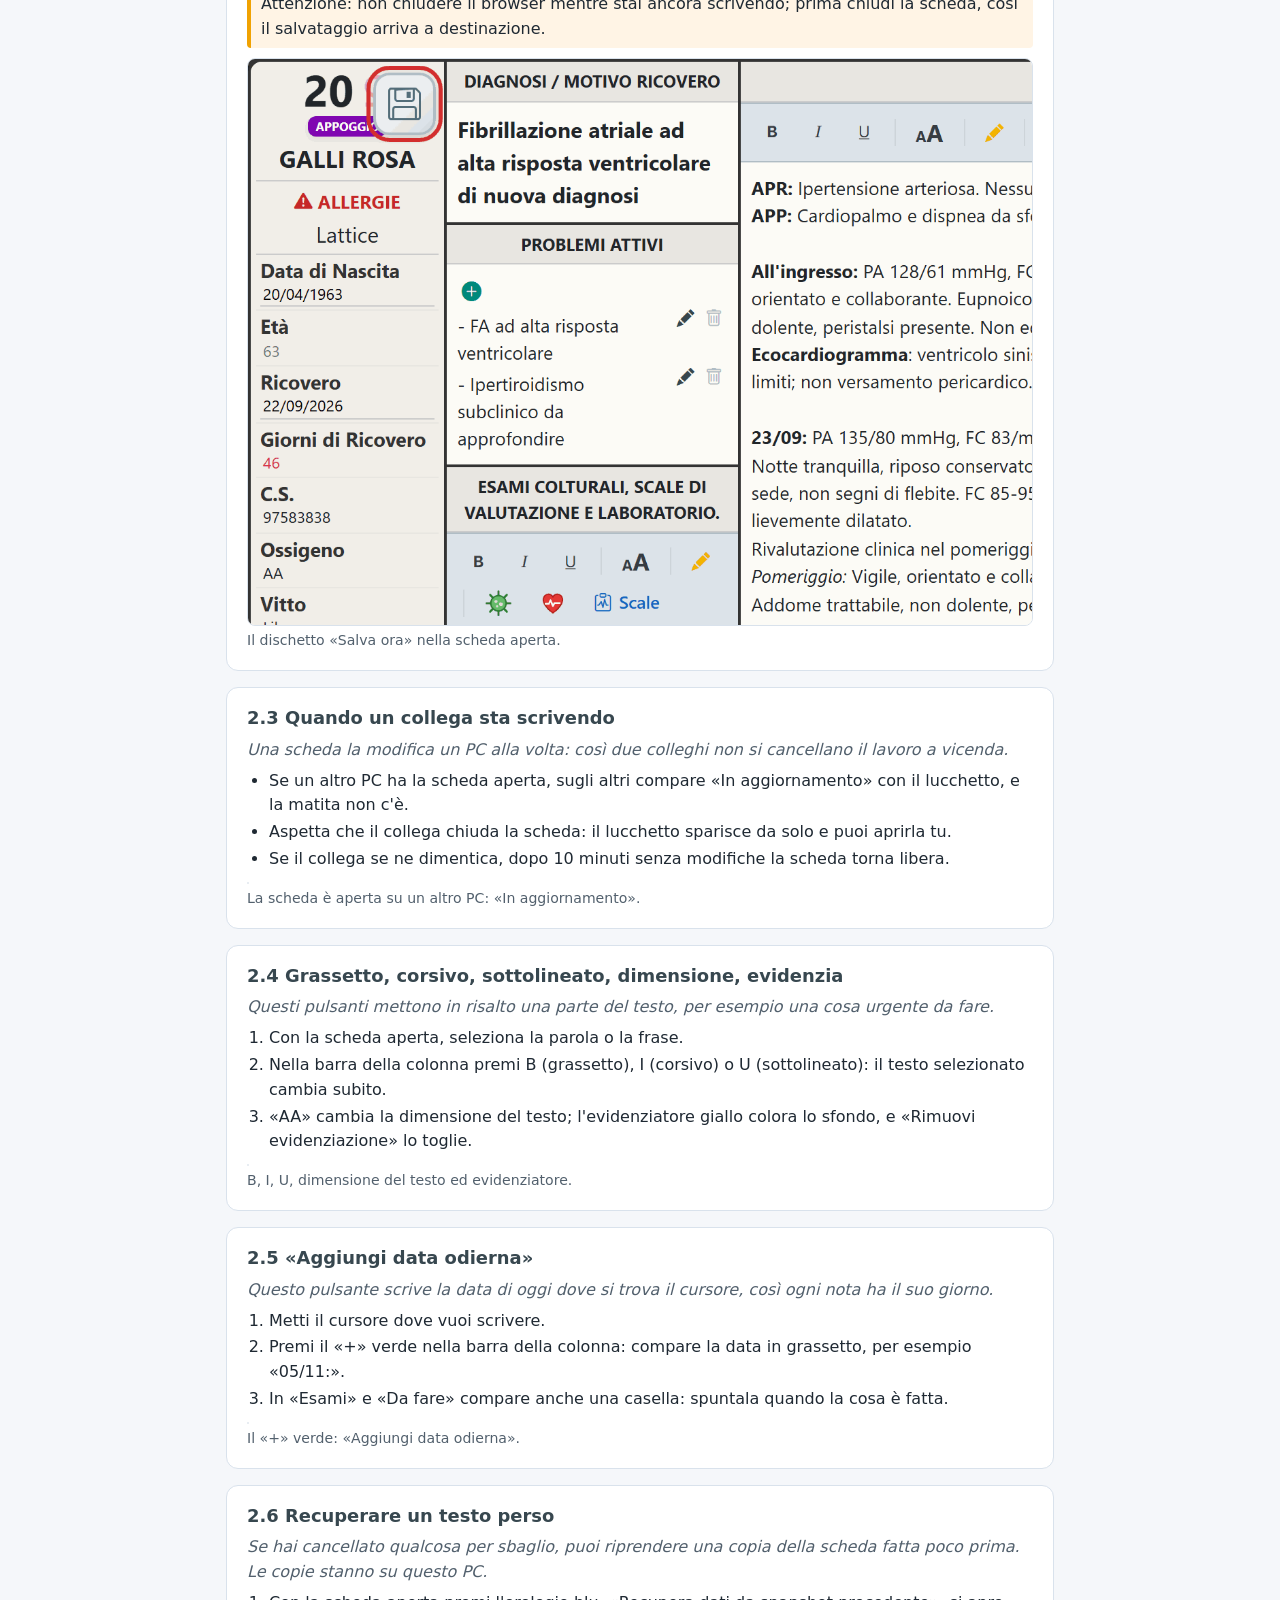
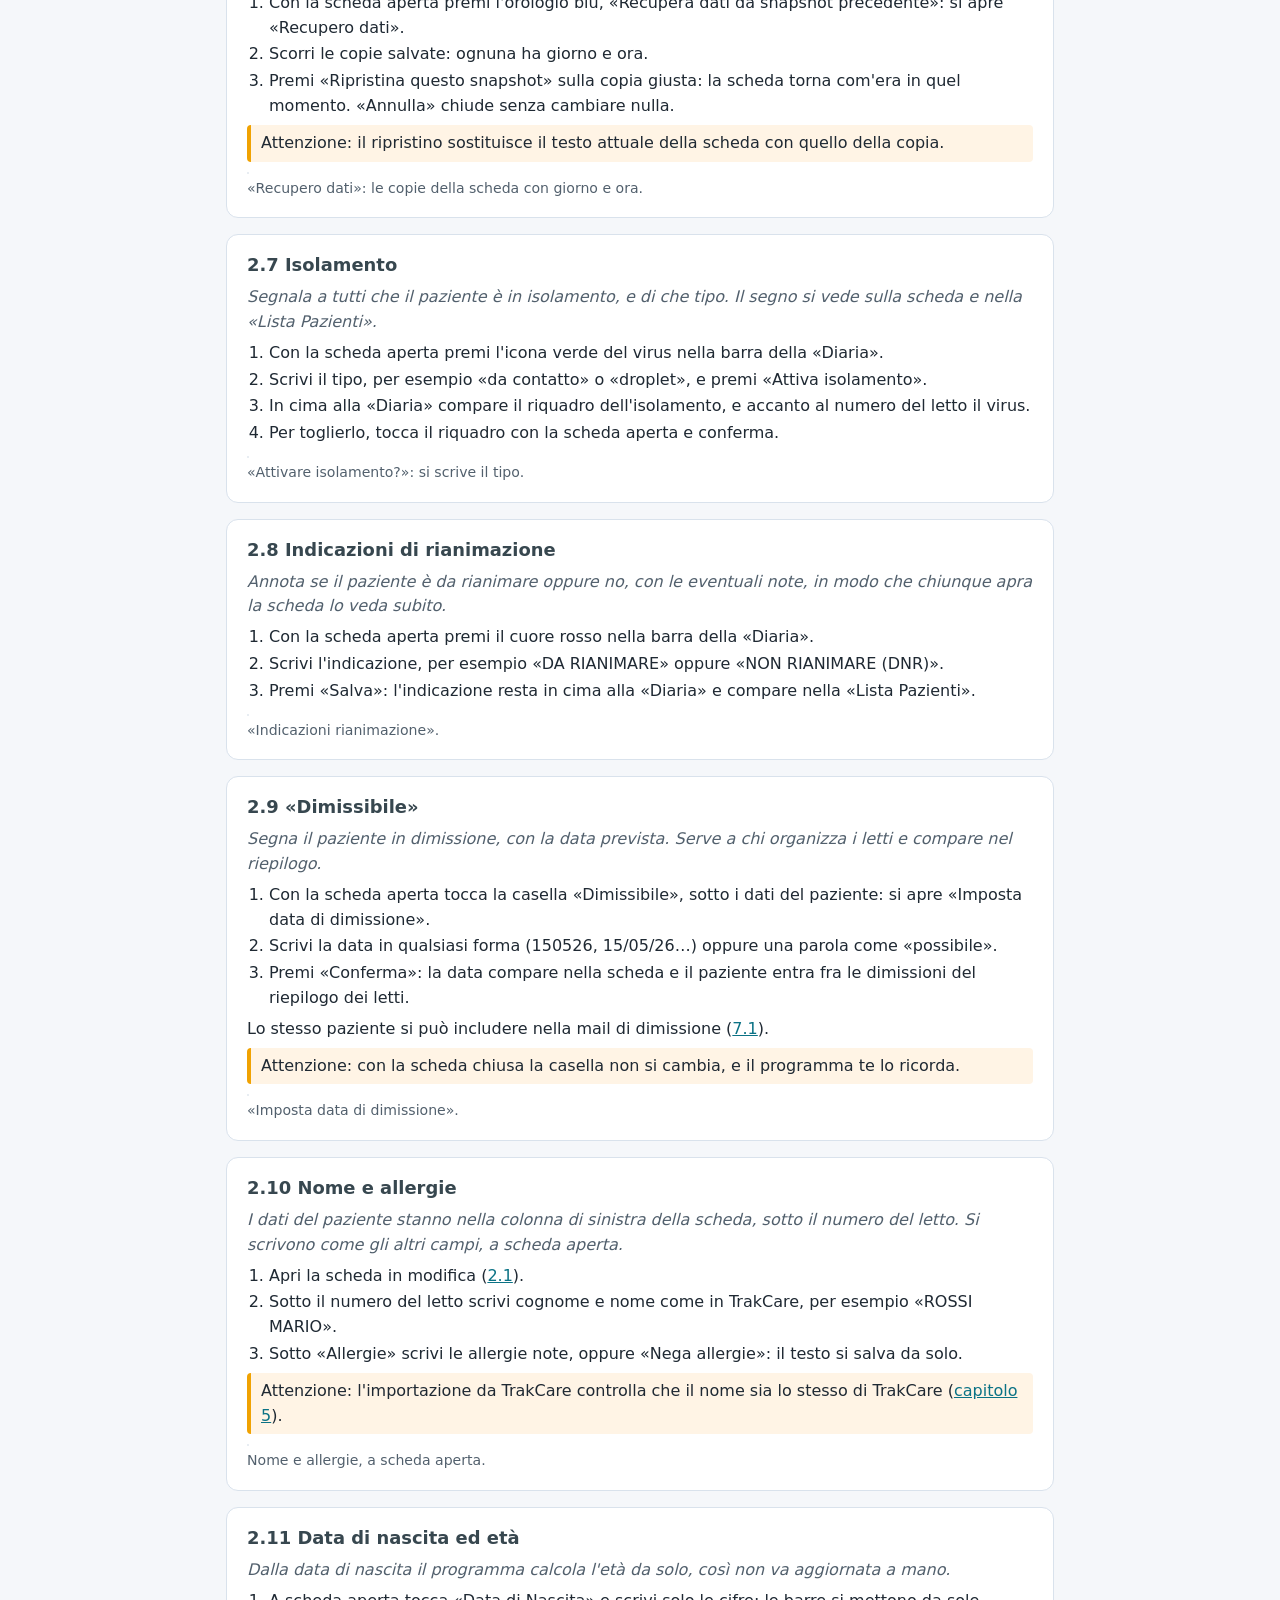
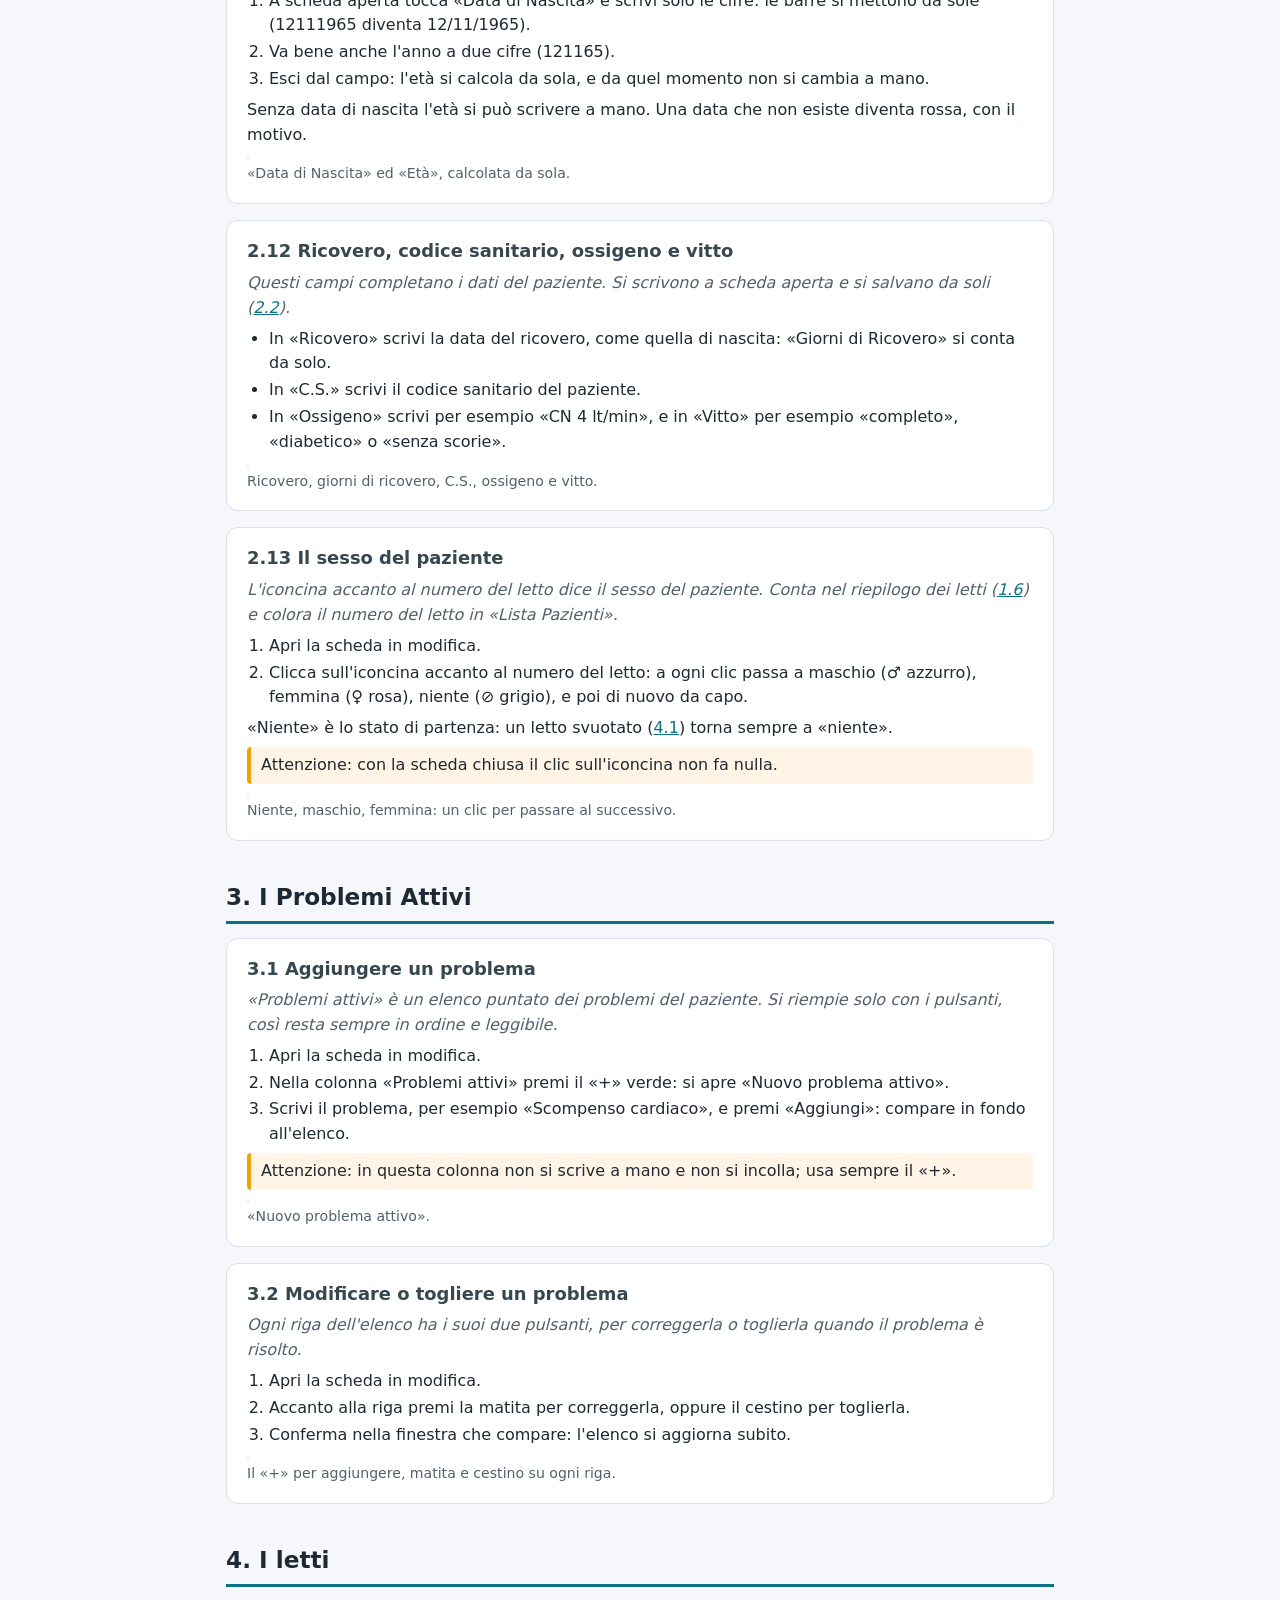
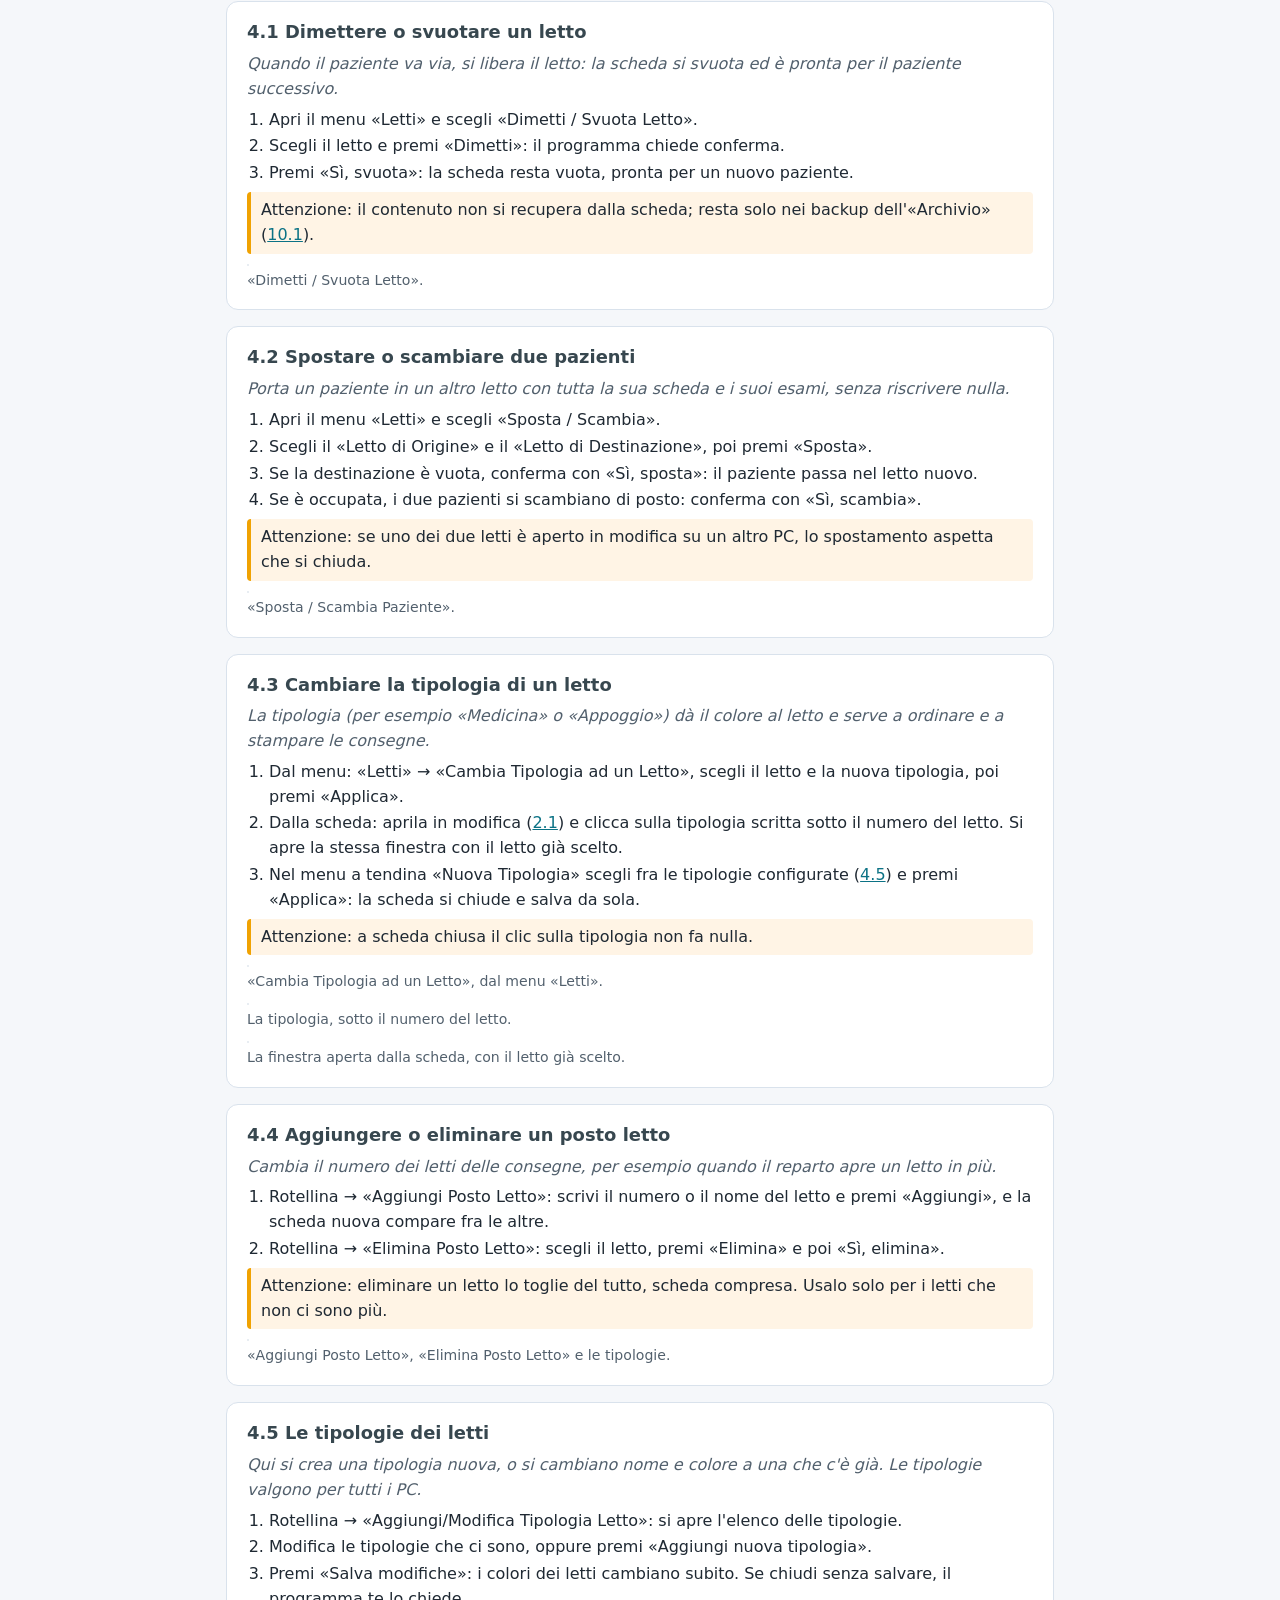
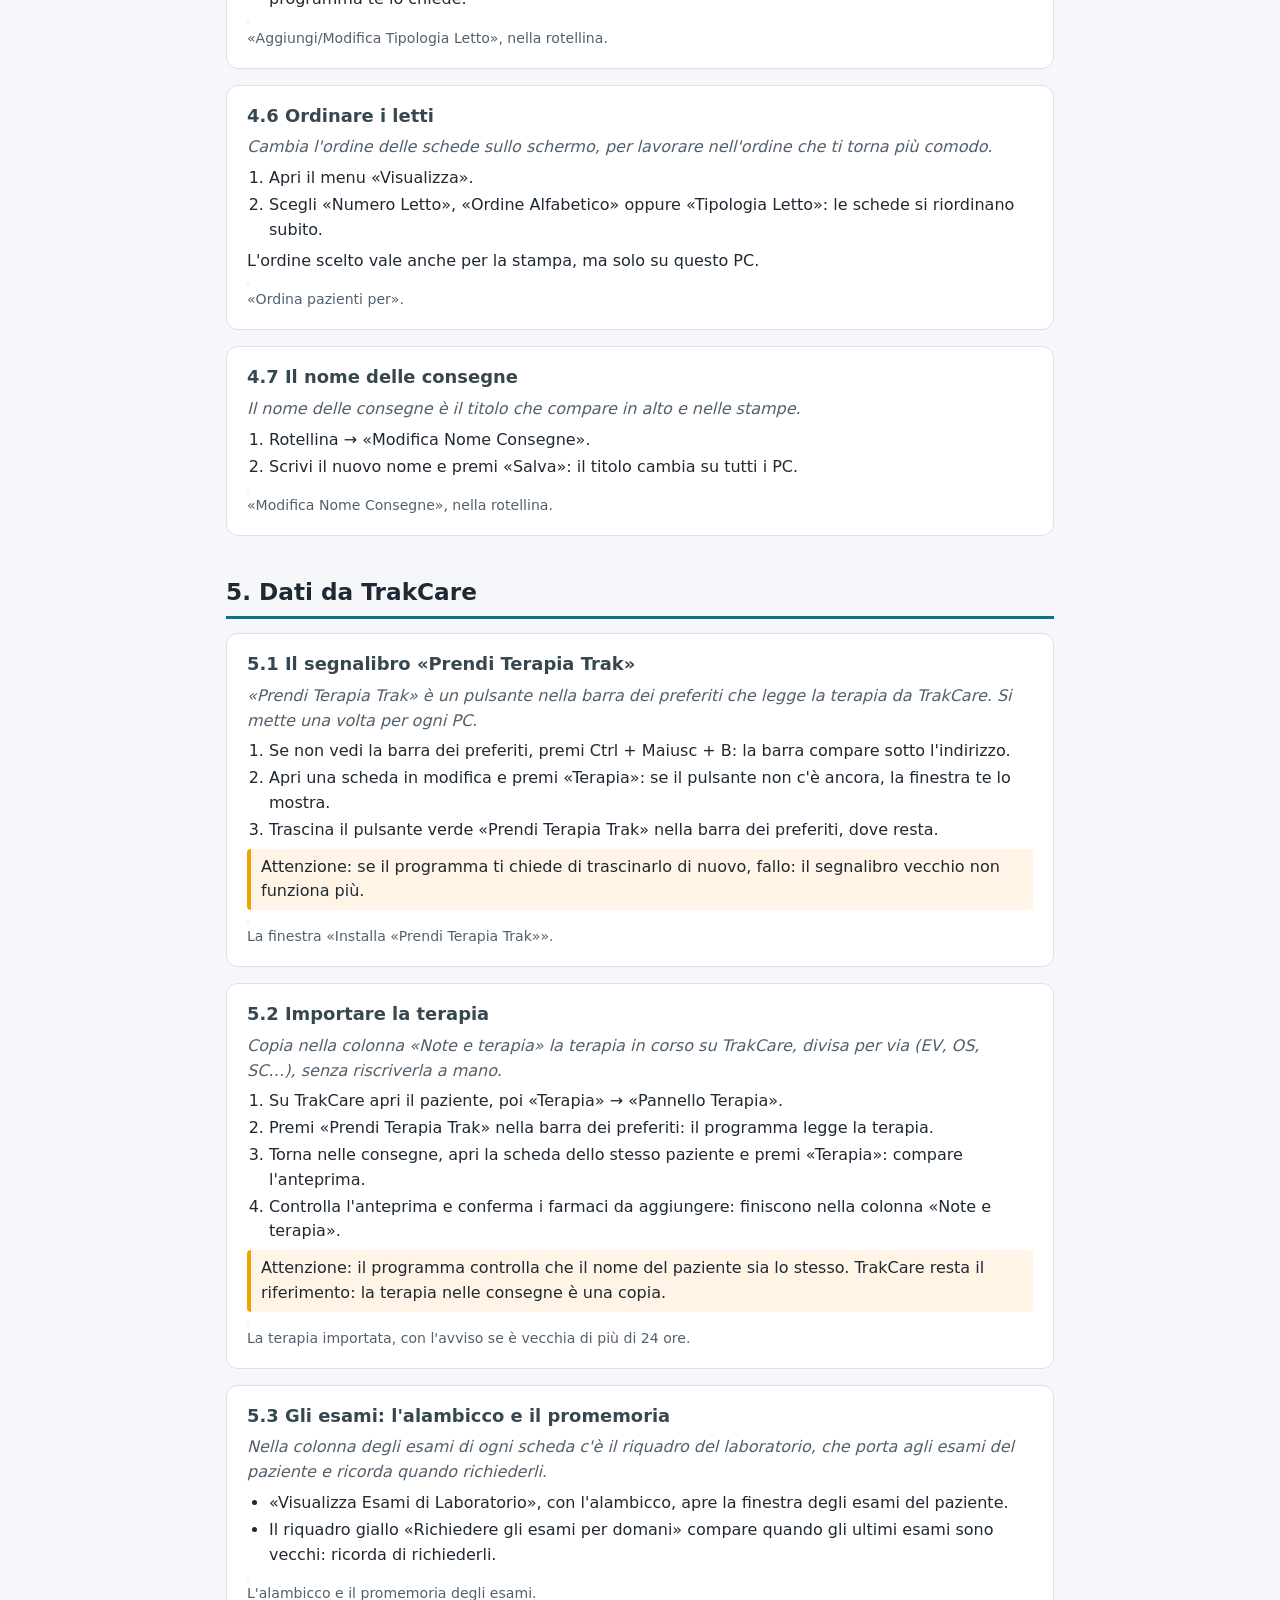
==== commit d310848b: "Sito del reparto collaudo, versione 232 (sorgente cd34864)" ====
--- a/manuale/index.html
+++ b/manuale/index.html
@@ -74,13 +74,13 @@
 
 <section class="cap" id="c1-3">
   <h3>1.3 Entrare: «Accedi con Google»</h3>
-  <p class="serve">Per entrare si usa l'account Google del reparto. Lo si fa una volta per ogni PC: poi il PC resta collegato.</p>
+  <p class="serve">Per entrare si usa il proprio account Google, se è fra gli «Account abilitati», oppure l'account del reparto. Lo si fa una volta per ogni dispositivo: poi resta collegato.</p>
   <ol>
     <li>Premi «Accedi con Google»: si apre la scelta dell'account.</li>
-    <li>Scegli l'account del reparto, quello scritto sopra il pulsante.</li>
-    <li>Le consegne compaiono da sole, e la volta dopo il PC è già collegato.</li>
-  </ol>
-  <p class="att">Attenzione: entra solo con l'account del reparto; un altro account viene rifiutato.</p>
+    <li>Scegli il tuo account abilitato, oppure l'account del reparto scritto sopra il pulsante.</li>
+    <li>Le consegne compaiono da sole, e la volta dopo il dispositivo è già collegato.</li>
+  </ol>
+  <p class="att">Attenzione: un account che non è fra gli abilitati viene rifiutato; per aggiungerlo serve un amministratore (<a href="#c12-6">12.6</a>).</p>
   <figure><img src="img/01-accesso.webp" alt="La schermata di accesso" loading="lazy"><figcaption>La schermata di accesso, con il pulsante «Accedi con Google».</figcaption></figure>
 </section>
 
@@ -826,6 +826,19 @@
   <figure class="telefono"><img src="img/43d-manuale-telefono.webp" alt="Il menu del manuale dal telefono" loading="lazy"><figcaption>Dal telefono: il menu dei capitoli, aperto con «☰ Indice».</figcaption></figure>
 </section>
 
+<section class="cap" id="c12-6">
+  <h3>12.6 «Account abilitati»</h3>
+  <p class="serve">È l'elenco degli account Google che possono entrare e vedere le consegne. Tutti lo possono vedere; lo cambiano solo gli amministratori.</p>
+  <ol>
+    <li>Rotellina → «Account abilitati». In cima ci sono gli amministratori, con la stella accesa (★); gli account col lucchetto (🔒) non si tolgono mai.</li>
+    <li>Un amministratore scrive l'indirizzo Gmail del collega in «Aggiungi un account Google» e preme «Aggiungi»: il collega può entrare da subito, dal suo dispositivo.</li>
+    <li>Con la matita si corregge un indirizzo scritto male; con il pulsante rosso lo si toglie, dopo una conferma. Chi viene tolto esce al prossimo avvio dell'app.</li>
+  </ol>
+  <p class="att">Attenzione: gli amministratori si nominano solo dalla centrale. Se non sei amministratore, per un cambio rivolgiti a uno di loro.</p>
+  <figure><img src="img/43f-account-abilitati.webp" alt="La finestra Account abilitati" loading="lazy"><figcaption>«Account abilitati», vista da un amministratore (indirizzi di esempio).</figcaption></figure>
+  <figure><img src="img/43e-account-voce.webp" alt="Account abilitati nella rotellina" loading="lazy"><figcaption>«Account abilitati», nella rotellina.</figcaption></figure>
+</section>
+
 <!---->
 <h2 class="capitolo" id="c13">13. Aggiornamenti e problemi comuni</h2>
 
@@ -880,7 +893,8 @@
   <p class="serve">Se compare «Accedi con Google» su un PC che era collegato, il collegamento è scaduto: basta rientrare.</p>
   <ul>
     <li>Succede su ogni dispositivo non usato da 30 giorni (un telefono, un PC rimasto spento): per sicurezza il collegamento scade da solo. I PC del reparto sempre accesi restano collegati.</li>
-    <li>Premi «Accedi con Google» con l'account del reparto: le consegne tornano come prima.</li>
+    <li>Premi «Accedi con Google» con il tuo account abilitato o con quello del reparto: le consegne tornano come prima.</li>
+    <li>Se sotto il pulsante c'è scritto che l'account «non è più abilitato», è stato tolto dall'elenco: chiedi a un amministratore (<a href="#c12-6">12.6</a>).</li>
     <li>Nulla di quello che era salvato si perde.</li>
   </ul>
   <figure><img src="img/01-accesso.webp" alt="Schermata di accesso" loading="lazy"><figcaption>La schermata di accesso.</figcaption></figure>
@@ -904,6 +918,7 @@
   <h3>Indice delle funzioni</h3>
   <ul class="colonne">
     <li><a href="#c1-3">Accedi con Google</a></li>
+    <li><a href="#c12-6">Account abilitati</a></li>
     <li><a href="#c4-4">Aggiungi Posto Letto</a></li>
     <li><a href="#c2-10">Allergie</a></li>
     <li><a href="#c2-5">Aggiungi data odierna</a></li>
